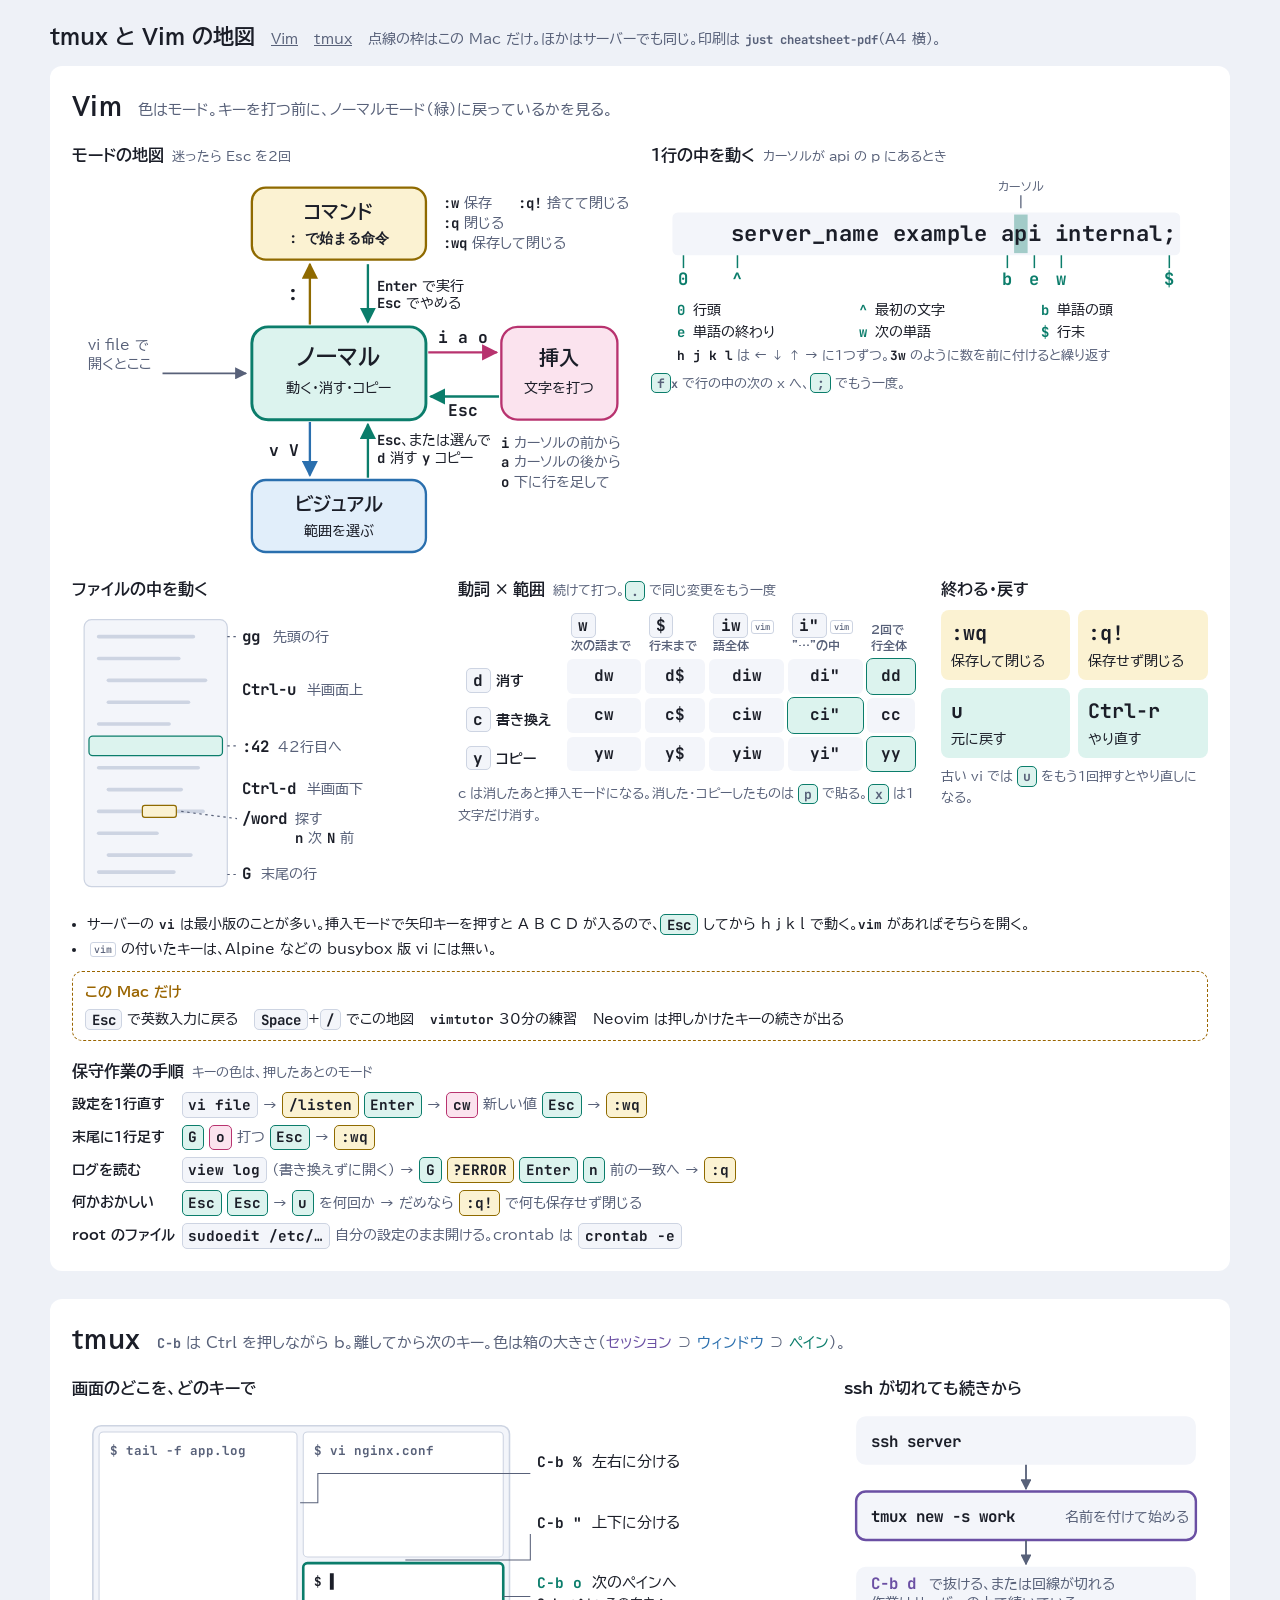
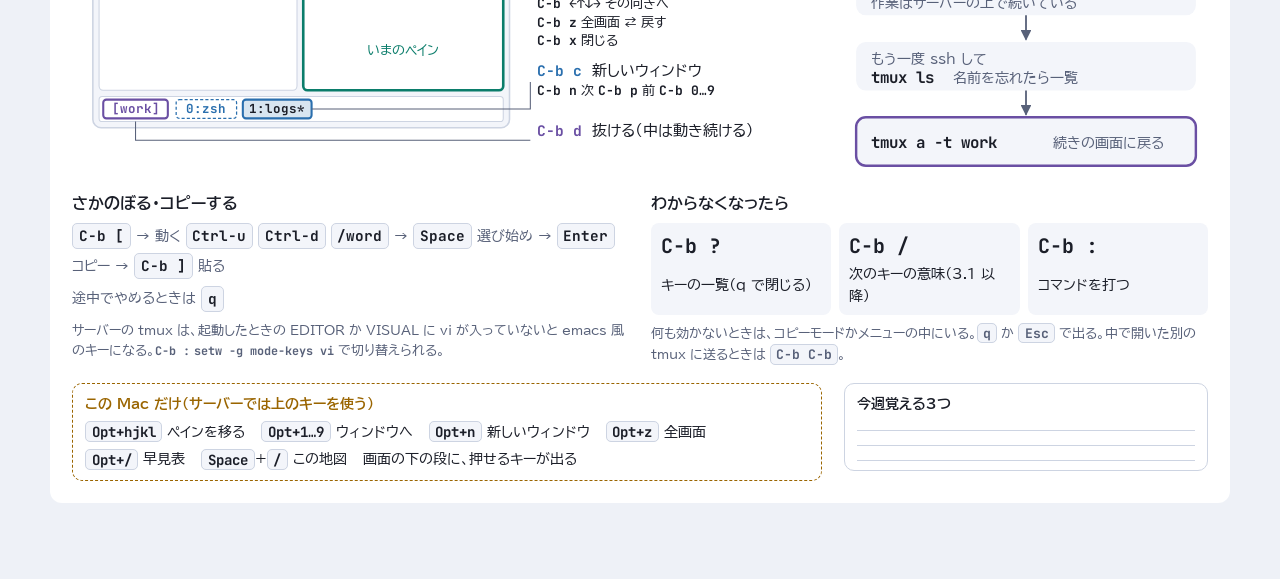
==== cheatsheet/index.html @ 425f86b6 "feat(cheatsheet): redraw the cheat sheet as diagrams The list of keys was hard to read. The sheet no" ====
<!doctype html>
<html lang="ja">
<head>
<meta charset="utf-8">
<meta name="viewport" content="width=device-width, initial-scale=1">
<title>tmux と Vim の地図</title>
<!--
  One page for the screen and for paper (just cheatsheet-pdf: two A4 landscape
  pages, Vim on the front, tmux on the back).
  Colour means mode in Vim (normal, insert, visual, command) and level in tmux
  (session, window, pane). Dashed boxes are Mac-only (Karabiner, Ghostty, this
  repository's tmux.conf); everything else works on a bare server.
  "vim" marks keys that need Vim rather than a minimal vi.
-->
<link rel="preconnect" href="https://fonts.googleapis.com">
<link rel="stylesheet" href="https://fonts.googleapis.com/css2?family=BIZ+UDPGothic:wght@400;700&family=JetBrains+Mono:wght@500;700&display=swap">
<style>
:root {
  --bg: #eef1f7; --paper: #ffffff; --ink: #1b1e28; --muted: #586179; --line: #cdd4e2; --soft: #f3f5fa;
  --normal: #0b7d6b; --normal-bg: #dcf3ee;
  --insert: #b8336f; --insert-bg: #fbe3ee;
  --visual: #2a6fae; --visual-bg: #e1eefa;
  --command: #8f6a00; --command-bg: #fbf2d2;
  --session: #6a4fa3; --window: #2a6fae; --pane: #0b7d6b;
  --mac: #9a6500;
  --f-ui: "BIZ UDPGothic", "Hiragino Sans", "Hiragino Kaku Gothic ProN", "Yu Gothic", sans-serif;
  --f-key: "JetBrains Mono", "SF Mono", Menlo, Consolas, monospace;
}
@media (prefers-color-scheme: dark) {
  :root:not([data-theme="light"]) {
    --bg: #171a23; --paper: #1f2230; --ink: #e4f0fb; --muted: #a6accd; --line: #353b52; --soft: #262a3a;
    --normal: #5de4c7; --normal-bg: #1d3b37; --insert: #fcc5e9; --insert-bg: #3f2538;
    --visual: #89ddff; --visual-bg: #1f3445; --command: #fffac2; --command-bg: #3a3826;
    --session: #c9b6ff; --window: #89ddff; --pane: #5de4c7; --mac: #fffac2;
    color-scheme: dark;
  }
}
:root[data-theme="dark"] {
  --bg: #171a23; --paper: #1f2230; --ink: #e4f0fb; --muted: #a6accd; --line: #353b52; --soft: #262a3a;
  --normal: #5de4c7; --normal-bg: #1d3b37; --insert: #fcc5e9; --insert-bg: #3f2538;
  --visual: #89ddff; --visual-bg: #1f3445; --command: #fffac2; --command-bg: #3a3826;
  --session: #c9b6ff; --window: #89ddff; --pane: #5de4c7; --mac: #fffac2;
  color-scheme: dark;
}
* { box-sizing: border-box; }
body { margin: 0; background: var(--bg); color: var(--ink); font-family: var(--f-ui); font-size: 15px; line-height: 1.55; padding-inline: 16px; padding-block: 20px 48px; }
h1, h2, h3, p, figure { margin: 0; }
kbd { font-family: var(--f-key); font-weight: 700; font-size: .9em; white-space: nowrap; }
.k { font-family: var(--f-key); font-weight: 700; padding: .05em .4em; border-radius: 5px; background: var(--soft); border: 1px solid var(--line); white-space: nowrap; }
.k.n { background: var(--normal-bg); border-color: var(--normal); }
.k.i { background: var(--insert-bg); border-color: var(--insert); }
.k.v { background: var(--visual-bg); border-color: var(--visual); }
.k.c { background: var(--command-bg); border-color: var(--command); }
.vim { font-family: var(--f-key); font-size: .7em; font-weight: 500; color: var(--muted); border: 1px solid var(--line); border-radius: 3px; padding: 0 3px; margin-left: 3px; vertical-align: .1em; }
svg { display: block; width: 100%; height: auto; font-family: var(--f-ui); }
svg .mono { font-family: var(--f-key); font-weight: 700; }

.nav { max-width: 1180px; margin: 0 auto 14px; display: flex; flex-wrap: wrap; gap: 8px 16px; align-items: baseline; }
.nav h1 { font-size: 1.3rem; }
.nav a { color: var(--muted); font-size: .9rem; }
.nav p { color: var(--muted); font-size: .85rem; }

.page { max-width: 1180px; margin: 0 auto 28px; background: var(--paper); border-radius: 12px; padding: 22px; display: grid; gap: 18px; }
.page-head { display: flex; flex-wrap: wrap; align-items: baseline; gap: 6px 16px; }
.page-head h2 { font-size: 1.5rem; letter-spacing: .02em; }
.page-head p { color: var(--muted); }
.grid { display: grid; grid-template-columns: repeat(12, minmax(0, 1fr)); gap: 18px 22px; align-items: start; }
.cell { min-width: 0; display: grid; gap: 8px; align-content: start; }
.cell h3 { font-size: 1rem; display: flex; flex-wrap: wrap; align-items: baseline; gap: 2px 8px; }
.cell h3 small { font-weight: 400; color: var(--muted); font-size: .82rem; }
.w3 { grid-column: span 3; } .w4 { grid-column: span 4; } .w5 { grid-column: span 5; } .w6 { grid-column: span 6; } .w7 { grid-column: span 7; } .w8 { grid-column: span 8; } .w12 { grid-column: span 12; }
.cap { color: var(--muted); font-size: .82rem; }

/* verb x range table */
.tablewrap { overflow-x: auto; }
table.gram { border-collapse: separate; border-spacing: 4px; width: 100%; font-size: .92rem; }
table.gram th { font-weight: 700; text-align: left; padding: 2px 4px; color: var(--muted); font-size: .78rem; vertical-align: bottom; line-height: 1.3; }
table.gram th .k { font-size: 1rem; color: var(--ink); }
table.gram th.row { white-space: nowrap; color: var(--ink); font-size: .85rem; }
table.gram td { background: var(--soft); border-radius: 6px; padding: 5px 6px; text-align: center; font-family: var(--f-key); font-weight: 700; font-size: 1rem; white-space: nowrap; }
table.gram td.hot { background: var(--normal-bg); outline: 1.5px solid var(--normal); }

/* big essentials */
.ess { display: grid; grid-template-columns: repeat(3, minmax(0, 1fr)); gap: 8px; }
.ess.two { grid-template-columns: repeat(2, minmax(0, 1fr)); }
.ess div { border-radius: 8px; padding: 8px 10px; display: grid; gap: 2px; background: var(--soft); }
.ess div.c { background: var(--command-bg); }
.ess div.n { background: var(--normal-bg); }
.ess b { font-family: var(--f-key); font-size: 1.25rem; }
.ess span { font-size: .85rem; }

/* step strips */
.steps { display: grid; gap: 7px; }
.strip { display: flex; flex-wrap: wrap; align-items: center; gap: 4px 5px; font-size: .9rem; }
.strip > b { width: 7.6em; flex: none; font-size: .86rem; }
.strip .to { color: var(--muted); }
.strip em { font-style: normal; color: var(--muted); font-size: .85rem; }

ul.tight { margin: 0; padding-left: 1.1em; display: grid; gap: 3px; font-size: .88rem; }

/* Mac-only band */
.mac { border: 1.5px dashed var(--mac); border-radius: 10px; padding: 9px 12px; display: grid; gap: 6px; }
.mac h3 { color: var(--mac); font-size: .9rem; }
.mac .row { display: flex; flex-wrap: wrap; gap: 6px 16px; font-size: .88rem; }

.write { border: 1.5px solid var(--line); border-radius: 10px; padding: 9px 12px; display: grid; gap: 14px; }
.write h3 { font-size: .9rem; }
.write span { border-bottom: 1px solid var(--line); height: 1px; }

/* Wide screens give the Vim diagrams more room than paper can */
@media screen and (min-width: 861px) {
  #vim .m-mode, #vim .m-line { grid-column: span 6; }
  #vim .m-file { grid-column: span 4; }
  #vim .m-gram { grid-column: span 5; }
  #vim .m-ess { grid-column: span 3; }
  #vim .m-notes { grid-column: span 12; }
}
@media screen and (max-width: 860px) {
  .w3, .w4, .w5, .w6, .w7, .w8 { grid-column: span 12; }
  .page { padding: 16px; }
}
@media screen and (max-width: 480px) {
  .ess { grid-template-columns: repeat(2, minmax(0, 1fr)); }
  .strip > b { width: 100%; }
  table.gram td { font-size: .85rem; padding: 4px 3px; }
}

/* ---------- paper ---------- */
@page { size: A4 landscape; margin: 8mm; }
@media print {
  :root, :root[data-theme="dark"] {
    --bg: #fff; --paper: #fff; --ink: #000; --muted: #4a5266; --line: #c3cada; --soft: #f1f3f8;
    --normal: #0b7d6b; --normal-bg: #dcf3ee; --insert: #b8336f; --insert-bg: #fbe3ee;
    --visual: #2a6fae; --visual-bg: #e1eefa; --command: #8f6a00; --command-bg: #fbf2d2;
    --session: #6a4fa3; --window: #2a6fae; --pane: #0b7d6b; --mac: #9a6500;
    color-scheme: light;
  }
  * { -webkit-print-color-adjust: exact; print-color-adjust: exact; }
  body { padding: 0; font-size: 9pt; line-height: 1.4; }
  .nav { display: none; }
  .page { max-width: none; margin: 0; padding: 0; border-radius: 0; height: 193mm; overflow: hidden; break-after: page; gap: 3mm; }
  .page:last-of-type { break-after: auto; }
  .page-head h2 { font-size: 15pt; }
  .grid { gap: 3mm 5mm; }
  .cell { gap: 1.5mm; }
  .cell h3 { font-size: 10pt; }
  .cap, ul.tight { font-size: 8pt; }
  table.gram { font-size: 8.5pt; border-spacing: 3px; }
  table.gram td { font-size: 9.5pt; padding: 3px 4px; }
  .ess b { font-size: 11.5pt; }
  .ess span, .strip { font-size: 8.4pt; }
  .strip > b { font-size: 8.2pt; }
  .mac .row { font-size: 8.2pt; }
}
</style>
</head>
<body>

<div class="nav">
  <h1>tmux と Vim の地図</h1>
  <a href="#vim">Vim</a><a href="#tmux">tmux</a>
  <p>点線の枠はこの Mac だけ。ほかはサーバーでも同じ。印刷は <kbd>just cheatsheet-pdf</kbd>（A4 横）。</p>
</div>

<!-- ============================ Vim ============================ -->
<section class="page" id="vim" aria-labelledby="vim-h">
  <div class="page-head">
    <h2 id="vim-h">Vim</h2>
    <p>色はモード。キーを打つ前に、ノーマルモード（緑）に戻っているかを見る。</p>
  </div>
  <div class="grid">

    <figure class="cell w4 m-mode">
      <h3>モードの地図 <small>迷ったら Esc を2回</small></h3>
      <svg viewBox="0 0 480 330" role="img" aria-label="Vim のモードの地図。開くとノーマルモード。i a o で挿入モード、v V でビジュアルモード、コロンでコマンドモードへ。どこからでも Esc でノーマルに戻る。">
        <defs>
          <marker id="ah" viewBox="0 0 10 10" refX="9" refY="5" markerWidth="7" markerHeight="7" orient="auto"><path d="M0 0 L10 5 L0 10 z" fill="context-stroke"/></marker>
        </defs>
        <text x="14" y="150" font-size="12" fill="var(--muted)">vi file で</text>
        <text x="14" y="166" font-size="12" fill="var(--muted)">開くとここ</text>
        <line x1="78" y1="170" x2="150" y2="170" stroke="var(--muted)" stroke-width="1.5" marker-end="url(#ah)"/>
        <!-- normal -->
        <rect x="155" y="130" width="150" height="80" rx="14" fill="var(--normal-bg)" stroke="var(--normal)" stroke-width="2.5"/>
        <text x="230" y="163" text-anchor="middle" font-size="19" font-weight="700" fill="var(--ink)">ノーマル</text>
        <text x="230" y="187" text-anchor="middle" font-size="12" fill="var(--ink)">動く・消す・コピー</text>
        <!-- insert -->
        <rect x="370" y="130" width="100" height="80" rx="14" fill="var(--insert-bg)" stroke="var(--insert)" stroke-width="2"/>
        <text x="420" y="163" text-anchor="middle" font-size="17" font-weight="700" fill="var(--ink)">挿入</text>
        <text x="420" y="187" text-anchor="middle" font-size="12" fill="var(--ink)">文字を打つ</text>
        <!-- command -->
        <rect x="155" y="10" width="150" height="62" rx="12" fill="var(--command-bg)" stroke="var(--command)" stroke-width="2"/>
        <text x="230" y="37" text-anchor="middle" font-size="16" font-weight="700" fill="var(--ink)">コマンド</text>
        <text x="230" y="58" text-anchor="middle" font-size="12" fill="var(--ink)" class="mono">: で始まる命令</text>
        <!-- visual -->
        <rect x="155" y="262" width="150" height="62" rx="12" fill="var(--visual-bg)" stroke="var(--visual)" stroke-width="2"/>
        <text x="230" y="289" text-anchor="middle" font-size="16" font-weight="700" fill="var(--ink)">ビジュアル</text>
        <text x="230" y="310" text-anchor="middle" font-size="12" fill="var(--ink)">範囲を選ぶ</text>
        <!-- arrows -->
        <line x1="307" y1="152" x2="366" y2="152" stroke="var(--insert)" stroke-width="2" marker-end="url(#ah)"/>
        <text x="337" y="144" text-anchor="middle" font-size="14" class="mono" fill="var(--ink)">i a o</text>
        <line x1="368" y1="190" x2="309" y2="190" stroke="var(--normal)" stroke-width="2" marker-end="url(#ah)"/>
        <text x="337" y="207" text-anchor="middle" font-size="14" class="mono" fill="var(--ink)">Esc</text>
        <line x1="205" y1="128" x2="205" y2="76" stroke="var(--command)" stroke-width="2" marker-end="url(#ah)"/>
        <text x="196" y="107" text-anchor="end" class="mono" fill="var(--ink)" font-size="17">:</text>
        <line x1="255" y1="76" x2="255" y2="126" stroke="var(--normal)" stroke-width="2" marker-end="url(#ah)"/>
        <text x="263" y="99" fill="var(--ink)" font-size="12"><tspan class="mono">Enter</tspan> で実行</text>
        <text x="263" y="114" fill="var(--ink)" font-size="12"><tspan class="mono">Esc</tspan> でやめる</text>
        <line x1="205" y1="212" x2="205" y2="258" stroke="var(--visual)" stroke-width="2" marker-end="url(#ah)"/>
        <text x="196" y="241" text-anchor="end" class="mono" fill="var(--ink)" font-size="14">v V</text>
        <line x1="255" y1="260" x2="255" y2="214" stroke="var(--normal)" stroke-width="2" marker-end="url(#ah)"/>
        <text x="263" y="232" fill="var(--ink)" font-size="12"><tspan class="mono">Esc</tspan>、または選んで</text>
        <text x="263" y="247" fill="var(--ink)" font-size="12"><tspan class="mono">d</tspan> 消す <tspan class="mono">y</tspan> コピー</text>
        <g fill="var(--muted)" font-size="12">
          <text x="320" y="28"><tspan class="mono" fill="var(--ink)">:w</tspan> 保存</text>
          <text x="320" y="45"><tspan class="mono" fill="var(--ink)">:q</tspan> 閉じる</text>
          <text x="320" y="62"><tspan class="mono" fill="var(--ink)">:wq</tspan> 保存して閉じる</text>
          <text x="384" y="28"><tspan class="mono" fill="var(--ink)">:q!</tspan> 捨てて閉じる</text>
          <text x="370" y="234"><tspan class="mono" fill="var(--ink)">i</tspan> カーソルの前から</text>
          <text x="370" y="251"><tspan class="mono" fill="var(--ink)">a</tspan> カーソルの後から</text>
          <text x="370" y="268"><tspan class="mono" fill="var(--ink)">o</tspan> 下に行を足して</text>
        </g>
      </svg>
    </figure>

    <figure class="cell w5 m-line">
      <h3>1行の中を動く <small>カーソルが api の p にあるとき</small></h3>
      <svg viewBox="0 0 520 176" role="img" aria-label="1行の中の移動。0 は行頭、^ は最初の文字、b は単語の頭、e は単語の終わり、w は次の単語、$ は行末へ動く。">
        <text x="345.3" y="14" text-anchor="middle" font-size="11.5" fill="var(--muted)">カーソル</text>
        <line x1="345.3" y1="18" x2="345.3" y2="30" stroke="var(--muted)" stroke-width="1.2"/>
        <rect x="20" y="34" width="474" height="40" rx="5" fill="var(--soft)"/>
        <rect x="339.0" y="36" width="12.6" height="36" fill="var(--normal)" opacity=".35"/>
        <text x="24" y="61" font-size="20" class="mono" fill="var(--ink)" xml:space="preserve" textLength="466.2" lengthAdjust="spacingAndGlyphs">    server_name example api internal;</text>
        <line x1="30.3" y1="74" x2="30.3" y2="86" stroke="var(--normal)" stroke-width="1.4"/><line x1="80.7" y1="74" x2="80.7" y2="86" stroke="var(--normal)" stroke-width="1.4"/><line x1="332.7" y1="74" x2="332.7" y2="86" stroke="var(--normal)" stroke-width="1.4"/><line x1="357.9" y1="74" x2="357.9" y2="86" stroke="var(--normal)" stroke-width="1.4"/><line x1="383.1" y1="74" x2="383.1" y2="86" stroke="var(--normal)" stroke-width="1.4"/><line x1="483.9" y1="74" x2="483.9" y2="86" stroke="var(--normal)" stroke-width="1.4"/>
        <text x="30.3" y="102" text-anchor="middle" font-size="16" class="mono" fill="var(--normal)">0</text><text x="80.7" y="102" text-anchor="middle" font-size="16" class="mono" fill="var(--normal)">^</text><text x="332.7" y="102" text-anchor="middle" font-size="16" class="mono" fill="var(--normal)">b</text><text x="357.9" y="102" text-anchor="middle" font-size="16" class="mono" fill="var(--normal)">e</text><text x="383.1" y="102" text-anchor="middle" font-size="16" class="mono" fill="var(--normal)">w</text><text x="483.9" y="102" text-anchor="middle" font-size="16" class="mono" fill="var(--normal)">$</text>
        <text x="24" y="130" font-size="13"><tspan class="mono" fill="var(--normal)">0</tspan><tspan fill="var(--ink)" dx="8">行頭</tspan></text><text x="194" y="130" font-size="13"><tspan class="mono" fill="var(--normal)">^</tspan><tspan fill="var(--ink)" dx="8">最初の文字</tspan></text><text x="364" y="130" font-size="13"><tspan class="mono" fill="var(--normal)">b</tspan><tspan fill="var(--ink)" dx="8">単語の頭</tspan></text><text x="24" y="150" font-size="13"><tspan class="mono" fill="var(--normal)">e</tspan><tspan fill="var(--ink)" dx="8">単語の終わり</tspan></text><text x="194" y="150" font-size="13"><tspan class="mono" fill="var(--normal)">w</tspan><tspan fill="var(--ink)" dx="8">次の単語</tspan></text><text x="364" y="150" font-size="13"><tspan class="mono" fill="var(--normal)">$</tspan><tspan fill="var(--ink)" dx="8">行末</tspan></text>
        <text x="24" y="172" font-size="12" fill="var(--muted)"><tspan class="mono" fill="var(--ink)">h j k l</tspan> は ← ↓ ↑ → に1つずつ。<tspan class="mono" fill="var(--ink)">3w</tspan> のように数を前に付けると繰り返す</text>
      </svg>
      <p class="cap"><span class="k n">f</span><kbd>x</kbd> で行の中の次の x へ、<span class="k n">;</span> でもう一度。</p>
    </figure>

    <figure class="cell w3 m-file">
      <h3>ファイルの中を動く</h3>
      <svg viewBox="0 0 300 236" role="img" aria-label="ファイルの中の移動。gg で先頭、G で末尾、:42 で42行目、Ctrl-u と Ctrl-d で半画面ずつ、/word で探して n で次、N で前。">
        <rect x="10" y="8" width="118" height="220" rx="6" fill="var(--soft)" stroke="var(--line)"/>
        <g stroke="var(--line)" stroke-width="3" stroke-linecap="round">
          <line x1="22" y1="22" x2="100" y2="22"/><line x1="22" y1="40" x2="88" y2="40"/><line x1="30" y1="58" x2="110" y2="58"/><line x1="30" y1="76" x2="96" y2="76"/>
          <line x1="22" y1="94" x2="80" y2="94"/><line x1="22" y1="130" x2="104" y2="130"/><line x1="30" y1="148" x2="90" y2="148"/>
          <line x1="22" y1="166" x2="108" y2="166"/><line x1="22" y1="184" x2="70" y2="184"/><line x1="30" y1="202" x2="98" y2="202"/><line x1="22" y1="216" x2="84" y2="216"/>
        </g>
        <rect x="14" y="104" width="110" height="16" rx="3" fill="var(--normal-bg)" stroke="var(--normal)"/>
        <rect x="58" y="161" width="28" height="10" rx="2" fill="var(--command-bg)" stroke="var(--command)"/>
        <g stroke="var(--muted)" stroke-width="1" stroke-dasharray="2 3">
          <line x1="128" y1="22" x2="136" y2="22"/><line x1="128" y1="112" x2="136" y2="112"/><line x1="90" y1="166" x2="136" y2="172"/><line x1="128" y1="218" x2="136" y2="218"/>
        </g>
        <g font-size="13" fill="var(--ink)">
          <text x="140" y="26" class="mono">gg</text>
          <text x="140" y="70" class="mono">Ctrl-u</text>
          <text x="140" y="117" class="mono">:42</text>
          <text x="140" y="152" class="mono">Ctrl-d</text>
          <text x="140" y="176" class="mono">/word</text>
          <text x="140" y="222" class="mono">G</text>
        </g>
        <g font-size="11.5" fill="var(--muted)">
          <text x="166" y="26">先頭の行</text>
          <text x="194" y="70">半画面上</text>
          <text x="170" y="117">42行目へ</text>
          <text x="194" y="152">半画面下</text>
          <text x="184" y="176">探す</text>
          <text x="184" y="192"><tspan class="mono" fill="var(--ink)">n</tspan> 次 <tspan class="mono" fill="var(--ink)">N</tspan> 前</text>
          <text x="156" y="222">末尾の行</text>
        </g>
      </svg>
    </figure>

    <div class="cell w5 m-gram">
      <h3>動詞 × 範囲 <small>続けて打つ。<span class="k n">.</span> で同じ変更をもう一度</small></h3>
      <div class="tablewrap">
      <table class="gram">
        <thead><tr><th></th><th><span class="k">w</span><br>次の語まで</th><th><span class="k">$</span><br>行末まで</th><th><span class="k">iw</span><span class="vim">vim</span><br>語全体</th><th><span class="k">i"</span><span class="vim">vim</span><br>"…"の中</th><th>2回で<br>行全体</th></tr></thead>
        <tbody>
          <tr><th class="row"><span class="k">d</span> 消す</th><td>dw</td><td>d$</td><td>diw</td><td>di"</td><td class="hot">dd</td></tr>
          <tr><th class="row"><span class="k">c</span> 書き換え</th><td>cw</td><td>c$</td><td>ciw</td><td class="hot">ci"</td><td>cc</td></tr>
          <tr><th class="row"><span class="k">y</span> コピー</th><td>yw</td><td>y$</td><td>yiw</td><td>yi"</td><td class="hot">yy</td></tr>
        </tbody>
      </table>
      </div>
      <p class="cap">c は消したあと挿入モードになる。消した・コピーしたものは <span class="k n">p</span> で貼る。<span class="k n">x</span> は1文字だけ消す。</p>
    </div>

    <div class="cell w3 m-ess">
      <h3>終わる・戻す</h3>
      <div class="ess two">
        <div class="c"><b>:wq</b><span>保存して閉じる</span></div>
        <div class="c"><b>:q!</b><span>保存せず閉じる</span></div>
        <div class="n"><b>u</b><span>元に戻す</span></div>
        <div class="n"><b>Ctrl-r</b><span>やり直す</span></div>
      </div>
      <p class="cap">古い vi では <span class="k n">u</span> をもう1回押すとやり直しになる。</p>
    </div>

    <div class="cell w4 m-notes" style="gap: 10px">
      <ul class="tight">
        <li>サーバーの <kbd>vi</kbd> は最小版のことが多い。挿入モードで矢印キーを押すと A B C D が入るので、<span class="k n">Esc</span> してから h j k l で動く。<kbd>vim</kbd> があればそちらを開く。</li>
        <li><span class="vim">vim</span> の付いたキーは、Alpine などの busybox 版 vi には無い。</li>
      </ul>
      <div class="mac">
      <h3>この Mac だけ</h3>
      <div class="row"><span><span class="k">Esc</span> で英数入力に戻る</span><span><span class="k">Space</span>+<span class="k">/</span> でこの地図</span><span><kbd>vimtutor</kbd> 30分の練習</span><span>Neovim は押しかけたキーの続きが出る</span></div>
    </div>
    </div>
      <div class="cell w12">
      <h3>保守作業の手順 <small>キーの色は、押したあとのモード</small></h3>
      <div class="steps">
        <div class="strip"><b>設定を1行直す</b><span class="k">vi file</span><span class="to">→</span><span class="k c">/listen</span><span class="k n">Enter</span><span class="to">→</span><span class="k i">cw</span><em>新しい値</em><span class="k n">Esc</span><span class="to">→</span><span class="k c">:wq</span></div>
        <div class="strip"><b>末尾に1行足す</b><span class="k n">G</span><span class="k i">o</span><em>打つ</em><span class="k n">Esc</span><span class="to">→</span><span class="k c">:wq</span></div>
        <div class="strip"><b>ログを読む</b><span class="k">view log</span><em>（書き換えずに開く）</em><span class="to">→</span><span class="k n">G</span><span class="k c">?ERROR</span><span class="k n">Enter</span><span class="k n">n</span><em>前の一致へ</em><span class="to">→</span><span class="k c">:q</span></div>
        <div class="strip"><b>何かおかしい</b><span class="k n">Esc</span><span class="k n">Esc</span><span class="to">→</span><span class="k n">u</span><em>を何回か</em><span class="to">→</span><em>だめなら</em><span class="k c">:q!</span><em>で何も保存せず閉じる</em></div>
        <div class="strip"><b>root のファイル</b><span class="k">sudoedit /etc/…</span><em>自分の設定のまま開ける。crontab は</em><span class="k">crontab -e</span></div>
      </div>
    </div>

</div>
</section>

<!-- ============================ tmux ============================ -->
<section class="page" id="tmux" aria-labelledby="tmux-h">
  <div class="page-head">
    <h2 id="tmux-h">tmux</h2>
    <p><kbd>C-b</kbd> は Ctrl を押しながら b。離してから次のキー。色は箱の大きさ（<span style="color:var(--session)">セッション</span> ⊃ <span style="color:var(--window)">ウィンドウ</span> ⊃ <span style="color:var(--pane)">ペイン</span>）。</p>
  </div>
  <div class="grid">

    <figure class="cell w8">
      <h3>画面のどこを、どのキーで</h3>
      <svg viewBox="0 0 720 330" role="img" aria-label="tmux の画面。ペインを左右に分けるのは C-b パーセント、上下は C-b ダブルクォート。C-b o で次のペイン、C-b z で全画面、C-b x で閉じる。下のステータス行にウィンドウが並び、C-b c で新しく作り、C-b n と p で移る。左端はセッション名で、C-b d で抜ける。">
        <rect x="20" y="16" width="400" height="290" rx="8" fill="var(--soft)" stroke="var(--line)" stroke-width="1.5"/>
        <rect x="26" y="22" width="190" height="248" rx="4" fill="var(--paper)" stroke="var(--line)"/>
        <rect x="222" y="22" width="192" height="120" rx="4" fill="var(--paper)" stroke="var(--line)"/>
        <rect x="222" y="148" width="192" height="122" rx="4" fill="var(--paper)" stroke="var(--pane)" stroke-width="2.5"/>
        <g font-size="12" class="mono" fill="var(--muted)">
          <text x="36" y="44">$ tail -f app.log</text>
          <text x="232" y="44">$ vi nginx.conf</text>
          <text x="232" y="170" fill="var(--ink)">$ ▌</text>
        </g>
        <text x="318" y="236" text-anchor="middle" font-size="12" fill="var(--pane)">いまのペイン</text>
        <rect x="26" y="276" width="388" height="24" rx="3" fill="var(--paper)" stroke="var(--line)"/>
        <rect x="30" y="279" width="62" height="18" rx="3" fill="none" stroke="var(--session)" stroke-width="2"/>
        <text x="61" y="292" text-anchor="middle" font-size="12" class="mono" fill="var(--session)">[work]</text>
        <rect x="100" y="279" width="58" height="18" rx="3" fill="none" stroke="var(--window)" stroke-width="1.2" stroke-dasharray="3 2"/>
        <text x="129" y="292" text-anchor="middle" font-size="12" class="mono" fill="var(--window)">0:zsh</text>
        <rect x="164" y="279" width="66" height="18" rx="3" fill="var(--window)" opacity=".18"/>
        <rect x="164" y="279" width="66" height="18" rx="3" fill="none" stroke="var(--window)" stroke-width="2"/>
        <text x="197" y="292" text-anchor="middle" font-size="12" class="mono" fill="var(--ink)">1:logs*</text>
        <g stroke="var(--muted)" stroke-width="1" fill="none">
          <polyline points="219,90 236,90 236,62 440,62"/>
          <polyline points="320,145 440,145 440,120"/>
          <polyline points="414,180 440,180"/>
          <polyline points="230,288 440,288 440,262"/>
          <polyline points="61,300 61,318 440,318"/>
        </g>
        <g font-size="14" fill="var(--ink)">
          <text x="446" y="56"><tspan class="mono">C-b %</tspan>　左右に分ける</text>
          <text x="446" y="114"><tspan class="mono">C-b "</tspan>　上下に分ける</text>
          <text x="446" y="172"><tspan class="mono" fill="var(--pane)">C-b o</tspan>　次のペインへ</text>
          <text x="446" y="191" font-size="12.5"><tspan class="mono">C-b ←↑↓→</tspan> その向きへ</text>
          <text x="446" y="209" font-size="12.5"><tspan class="mono">C-b z</tspan> 全画面 ⇄ 戻す</text>
          <text x="446" y="227" font-size="12.5"><tspan class="mono">C-b x</tspan> 閉じる</text>
          <text x="446" y="256"><tspan class="mono" fill="var(--window)">C-b c</tspan>　新しいウィンドウ</text>
          <text x="446" y="275" font-size="12.5"><tspan class="mono">C-b n</tspan> 次 <tspan class="mono">C-b p</tspan> 前 <tspan class="mono">C-b 0…9</tspan></text>
          <text x="446" y="314"><tspan class="mono" fill="var(--session)">C-b d</tspan>　抜ける（中は動き続ける）</text>
        </g>
      </svg>
    </figure>

    <figure class="cell w4">
      <h3>ssh が切れても続きから</h3>
      <svg viewBox="0 0 300 300" role="img" aria-label="ssh でつないで tmux new -s work で始める。C-b d で抜けても回線が切れても、作業はサーバーで続く。もう一度 ssh して tmux a -t work で戻る。">
        <defs><marker id="ah3" viewBox="0 0 10 10" refX="9" refY="5" markerWidth="6" markerHeight="6" orient="auto"><path d="M0 0 L10 5 L0 10 z" fill="var(--muted)"/></marker></defs>
        <rect x="10" y="6" width="280" height="40" rx="8" fill="var(--soft)"/>
        <text x="22" y="31" font-size="13" class="mono" fill="var(--ink)">ssh server</text>
        <rect x="10" y="68" width="280" height="40" rx="8" fill="var(--soft)" stroke="var(--session)" stroke-width="2"/>
        <text x="22" y="93" font-size="13" class="mono" fill="var(--ink)">tmux new -s work</text><text x="182" y="93" font-size="11.5" fill="var(--muted)">名前を付けて始める</text>
        <rect x="10" y="130" width="280" height="40" rx="8" fill="var(--soft)"/>
        <text x="22" y="148" font-size="13" class="mono" fill="var(--session)">C-b d</text><text x="70" y="148" font-size="11.5" fill="var(--muted)">で抜ける、または回線が切れる</text>
        <text x="22" y="164" font-size="11.5" fill="var(--muted)">作業はサーバーの上で続いている</text>
        <rect x="10" y="192" width="280" height="40" rx="8" fill="var(--soft)"/>
        <text x="22" y="210" font-size="11.5" fill="var(--muted)">もう一度 ssh して</text>
        <text x="22" y="226" font-size="13" class="mono" fill="var(--ink)">tmux ls</text><text x="90" y="226" font-size="11.5" fill="var(--muted)">名前を忘れたら一覧</text>
        <rect x="10" y="254" width="280" height="40" rx="8" fill="var(--soft)" stroke="var(--session)" stroke-width="2"/>
        <text x="22" y="279" font-size="13" class="mono" fill="var(--ink)">tmux a -t work</text><text x="172" y="279" font-size="11.5" fill="var(--muted)">続きの画面に戻る</text>
        <g stroke="var(--muted)" stroke-width="1.5">
          <line x1="150" y1="46" x2="150" y2="66" marker-end="url(#ah3)"/>
          <line x1="150" y1="108" x2="150" y2="128" marker-end="url(#ah3)"/>
          <line x1="150" y1="170" x2="150" y2="190" marker-end="url(#ah3)"/>
          <line x1="150" y1="232" x2="150" y2="252" marker-end="url(#ah3)"/>
        </g>
      </svg>
    </figure>

    <div class="cell w6">
      <h3>さかのぼる・コピーする</h3>
      <div class="steps">
        <div class="strip"><span class="k">C-b [</span><span class="to">→</span><em>動く</em><span class="k">Ctrl-u</span><span class="k">Ctrl-d</span><span class="k">/word</span><span class="to">→</span><span class="k">Space</span><em>選び始め</em><span class="to">→</span><span class="k">Enter</span><em>コピー</em><span class="to">→</span><span class="k">C-b ]</span><em>貼る</em></div>
        <div class="strip"><em>途中でやめるときは</em><span class="k">q</span></div>
      </div>
      <p class="cap">サーバーの tmux は、起動したときの EDITOR か VISUAL に vi が入っていないと emacs 風のキーになる。<kbd>C-b :</kbd> <kbd>setw -g mode-keys vi</kbd> で切り替えられる。</p>
    </div>

    <div class="cell w6">
      <h3>わからなくなったら</h3>
      <div class="ess">
        <div><b>C-b ?</b><span>キーの一覧（q で閉じる）</span></div>
        <div><b>C-b /</b><span>次のキーの意味（3.1 以降）</span></div>
        <div><b>C-b :</b><span>コマンドを打つ</span></div>
      </div>
      <p class="cap">何も効かないときは、コピーモードかメニューの中にいる。<span class="k">q</span> か <span class="k">Esc</span> で出る。中で開いた別の tmux に送るときは <span class="k">C-b C-b</span>。</p>
    </div>

    <div class="mac cell w8">
      <h3>この Mac だけ（サーバーでは上のキーを使う）</h3>
      <div class="row"><span><span class="k">Opt+hjkl</span> ペインを移る</span><span><span class="k">Opt+1…9</span> ウィンドウへ</span><span><span class="k">Opt+n</span> 新しいウィンドウ</span><span><span class="k">Opt+z</span> 全画面</span><span><span class="k">Opt+/</span> 早見表</span><span><span class="k">Space</span>+<span class="k">/</span> この地図</span><span>画面の下の段に、押せるキーが出る</span></div>
    </div>
    <div class="write cell w4">
      <h3>今週覚える3つ</h3>
      <span></span><span></span><span></span>
    </div>
  </div>
</section>

</body>
</html>
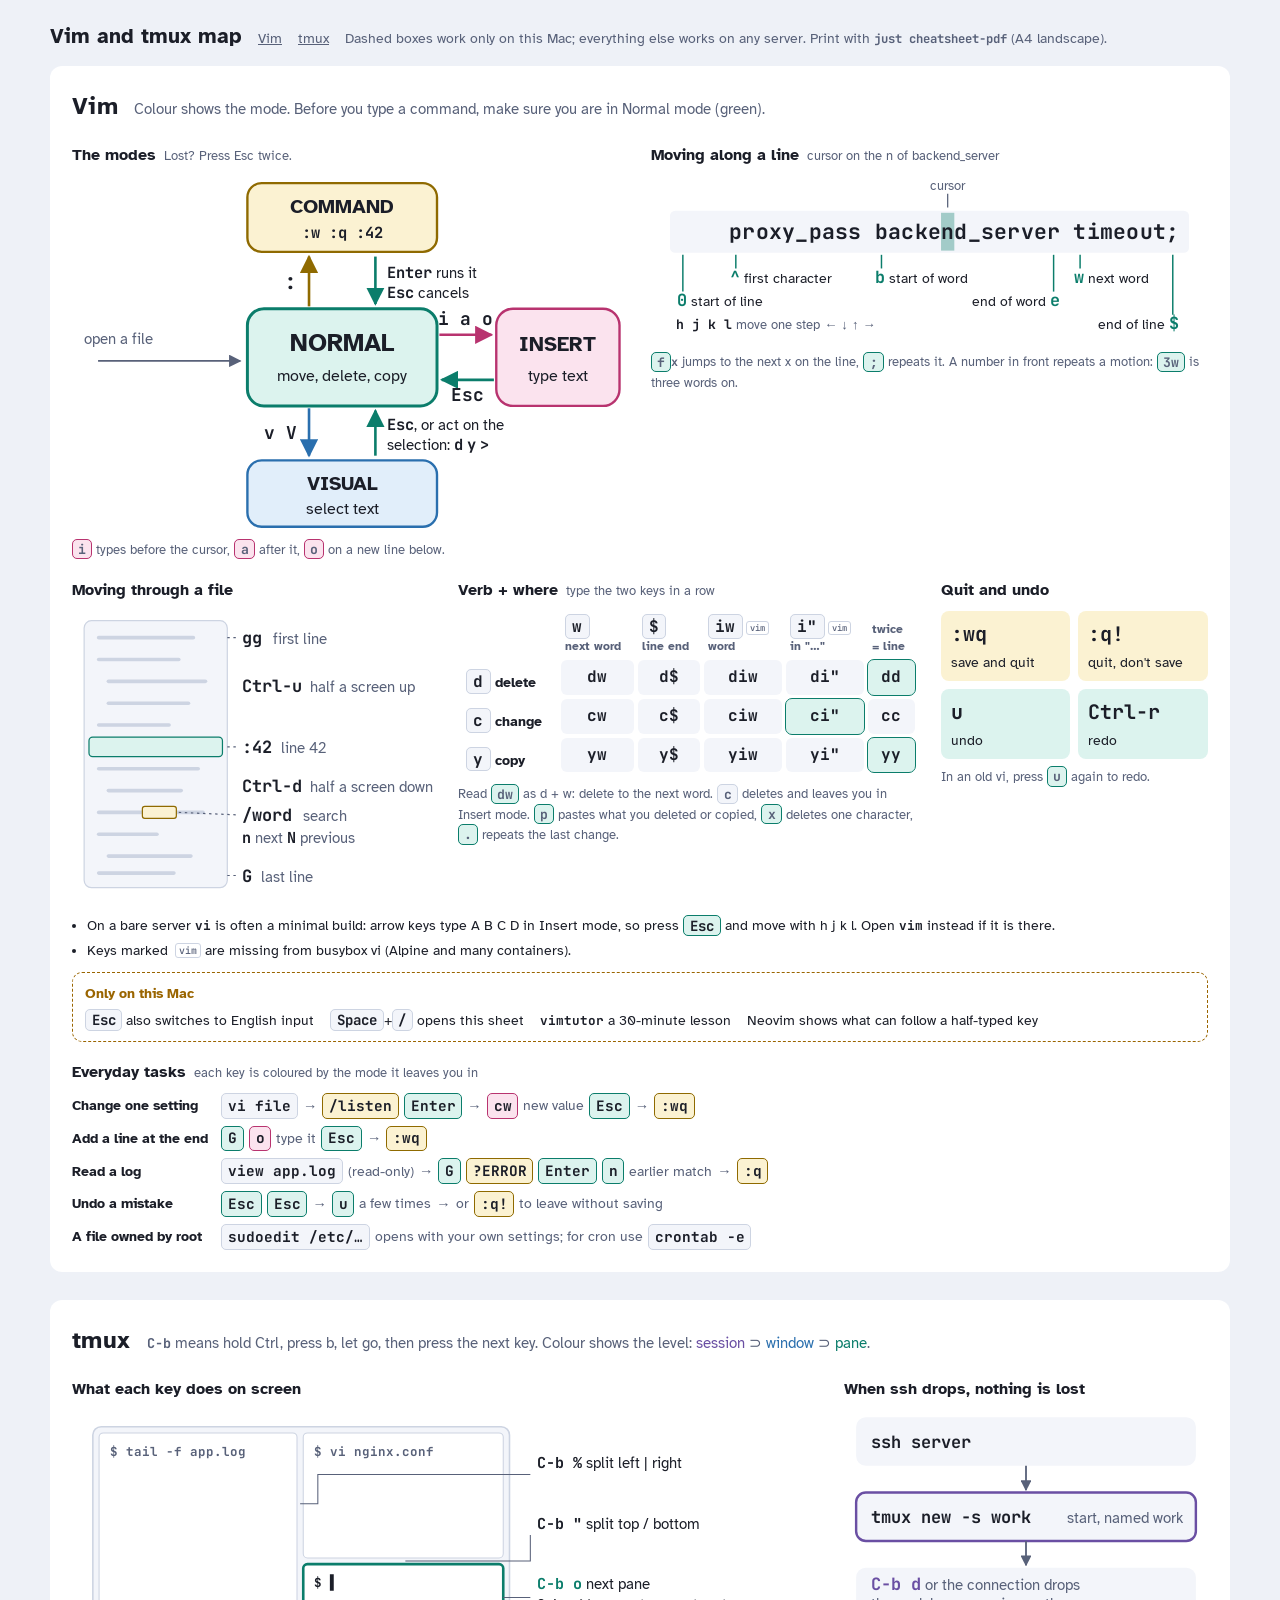
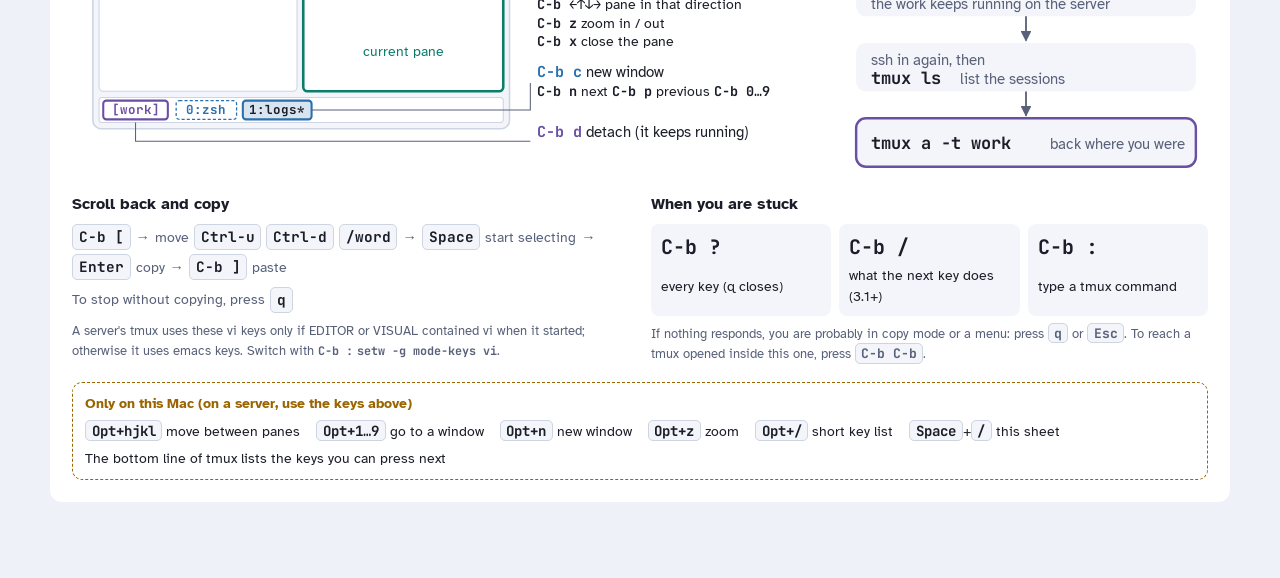
==== commit 312be115: "feat(cheatsheet): write the sheet in English and simplify the diagrams The mode map shows only the m" ====
--- a/cheatsheet/index.html
+++ b/cheatsheet/index.html
@@ -1,9 +1,9 @@
 <!doctype html>
-<html lang="ja">
+<html lang="en">
 <head>
 <meta charset="utf-8">
 <meta name="viewport" content="width=device-width, initial-scale=1">
-<title>tmux と Vim の地図</title>
+<title>Vim and tmux map</title>
 <!--
   One page for the screen and for paper (just cheatsheet-pdf: two A4 landscape
   pages, Vim on the front, tmux on the back).
@@ -13,7 +13,7 @@
   "vim" marks keys that need Vim rather than a minimal vi.
 -->
 <link rel="preconnect" href="https://fonts.googleapis.com">
-<link rel="stylesheet" href="https://fonts.googleapis.com/css2?family=BIZ+UDPGothic:wght@400;700&family=JetBrains+Mono:wght@500;700&display=swap">
+<link rel="stylesheet" href="https://fonts.googleapis.com/css2?family=Atkinson+Hyperlegible:wght@400;700&family=JetBrains+Mono:wght@500;700&display=swap">
 <style>
 :root {
   --bg: #eef1f7; --paper: #ffffff; --ink: #1b1e28; --muted: #586179; --line: #cdd4e2; --soft: #f3f5fa;
@@ -23,7 +23,7 @@
   --command: #8f6a00; --command-bg: #fbf2d2;
   --session: #6a4fa3; --window: #2a6fae; --pane: #0b7d6b;
   --mac: #9a6500;
-  --f-ui: "BIZ UDPGothic", "Hiragino Sans", "Hiragino Kaku Gothic ProN", "Yu Gothic", sans-serif;
+  --f-ui: "Atkinson Hyperlegible", "Helvetica Neue", Arial, sans-serif;
   --f-key: "JetBrains Mono", "SF Mono", Menlo, Consolas, monospace;
 }
 @media (prefers-color-scheme: dark) {
@@ -92,7 +92,7 @@
 /* step strips */
 .steps { display: grid; gap: 7px; }
 .strip { display: flex; flex-wrap: wrap; align-items: center; gap: 4px 5px; font-size: .9rem; }
-.strip > b { width: 7.6em; flex: none; font-size: .86rem; }
+.strip > b { width: 10.5em; flex: none; font-size: .86rem; }
 .strip .to { color: var(--muted); }
 .strip em { font-style: normal; color: var(--muted); font-size: .85rem; }
 
@@ -138,7 +138,7 @@
   * { -webkit-print-color-adjust: exact; print-color-adjust: exact; }
   body { padding: 0; font-size: 9pt; line-height: 1.4; }
   .nav { display: none; }
-  .page { max-width: none; margin: 0; padding: 0; border-radius: 0; height: 193mm; overflow: hidden; break-after: page; gap: 3mm; }
+  .page { align-content: start; max-width: none; margin: 0; padding: 0; border-radius: 0; height: 193mm; overflow: hidden; break-after: page; gap: 3mm; }
   .page:last-of-type { break-after: auto; }
   .page-head h2 { font-size: 15pt; }
   .grid { gap: 3mm 5mm; }
@@ -157,90 +157,87 @@
 <body>
 
 <div class="nav">
-  <h1>tmux と Vim の地図</h1>
+  <h1>Vim and tmux map</h1>
   <a href="#vim">Vim</a><a href="#tmux">tmux</a>
-  <p>点線の枠はこの Mac だけ。ほかはサーバーでも同じ。印刷は <kbd>just cheatsheet-pdf</kbd>（A4 横）。</p>
+  <p>Dashed boxes work only on this Mac; everything else works on any server. Print with <kbd>just cheatsheet-pdf</kbd> (A4 landscape).</p>
 </div>
 
 <!-- ============================ Vim ============================ -->
 <section class="page" id="vim" aria-labelledby="vim-h">
   <div class="page-head">
     <h2 id="vim-h">Vim</h2>
-    <p>色はモード。キーを打つ前に、ノーマルモード（緑）に戻っているかを見る。</p>
+    <p>Colour shows the mode. Before you type a command, make sure you are in Normal mode (green).</p>
   </div>
   <div class="grid">
 
     <figure class="cell w4 m-mode">
-      <h3>モードの地図 <small>迷ったら Esc を2回</small></h3>
-      <svg viewBox="0 0 480 330" role="img" aria-label="Vim のモードの地図。開くとノーマルモード。i a o で挿入モード、v V でビジュアルモード、コロンでコマンドモードへ。どこからでも Esc でノーマルに戻る。">
-        <defs>
-          <marker id="ah" viewBox="0 0 10 10" refX="9" refY="5" markerWidth="7" markerHeight="7" orient="auto"><path d="M0 0 L10 5 L0 10 z" fill="context-stroke"/></marker>
-        </defs>
-        <text x="14" y="150" font-size="12" fill="var(--muted)">vi file で</text>
-        <text x="14" y="166" font-size="12" fill="var(--muted)">開くとここ</text>
-        <line x1="78" y1="170" x2="150" y2="170" stroke="var(--muted)" stroke-width="1.5" marker-end="url(#ah)"/>
-        <!-- normal -->
-        <rect x="155" y="130" width="150" height="80" rx="14" fill="var(--normal-bg)" stroke="var(--normal)" stroke-width="2.5"/>
-        <text x="230" y="163" text-anchor="middle" font-size="19" font-weight="700" fill="var(--ink)">ノーマル</text>
-        <text x="230" y="187" text-anchor="middle" font-size="12" fill="var(--ink)">動く・消す・コピー</text>
-        <!-- insert -->
-        <rect x="370" y="130" width="100" height="80" rx="14" fill="var(--insert-bg)" stroke="var(--insert)" stroke-width="2"/>
-        <text x="420" y="163" text-anchor="middle" font-size="17" font-weight="700" fill="var(--ink)">挿入</text>
-        <text x="420" y="187" text-anchor="middle" font-size="12" fill="var(--ink)">文字を打つ</text>
-        <!-- command -->
-        <rect x="155" y="10" width="150" height="62" rx="12" fill="var(--command-bg)" stroke="var(--command)" stroke-width="2"/>
-        <text x="230" y="37" text-anchor="middle" font-size="16" font-weight="700" fill="var(--ink)">コマンド</text>
-        <text x="230" y="58" text-anchor="middle" font-size="12" fill="var(--ink)" class="mono">: で始まる命令</text>
-        <!-- visual -->
-        <rect x="155" y="262" width="150" height="62" rx="12" fill="var(--visual-bg)" stroke="var(--visual)" stroke-width="2"/>
-        <text x="230" y="289" text-anchor="middle" font-size="16" font-weight="700" fill="var(--ink)">ビジュアル</text>
-        <text x="230" y="310" text-anchor="middle" font-size="12" fill="var(--ink)">範囲を選ぶ</text>
-        <!-- arrows -->
-        <line x1="307" y1="152" x2="366" y2="152" stroke="var(--insert)" stroke-width="2" marker-end="url(#ah)"/>
-        <text x="337" y="144" text-anchor="middle" font-size="14" class="mono" fill="var(--ink)">i a o</text>
-        <line x1="368" y1="190" x2="309" y2="190" stroke="var(--normal)" stroke-width="2" marker-end="url(#ah)"/>
-        <text x="337" y="207" text-anchor="middle" font-size="14" class="mono" fill="var(--ink)">Esc</text>
-        <line x1="205" y1="128" x2="205" y2="76" stroke="var(--command)" stroke-width="2" marker-end="url(#ah)"/>
-        <text x="196" y="107" text-anchor="end" class="mono" fill="var(--ink)" font-size="17">:</text>
-        <line x1="255" y1="76" x2="255" y2="126" stroke="var(--normal)" stroke-width="2" marker-end="url(#ah)"/>
-        <text x="263" y="99" fill="var(--ink)" font-size="12"><tspan class="mono">Enter</tspan> で実行</text>
-        <text x="263" y="114" fill="var(--ink)" font-size="12"><tspan class="mono">Esc</tspan> でやめる</text>
-        <line x1="205" y1="212" x2="205" y2="258" stroke="var(--visual)" stroke-width="2" marker-end="url(#ah)"/>
-        <text x="196" y="241" text-anchor="end" class="mono" fill="var(--ink)" font-size="14">v V</text>
-        <line x1="255" y1="260" x2="255" y2="214" stroke="var(--normal)" stroke-width="2" marker-end="url(#ah)"/>
-        <text x="263" y="232" fill="var(--ink)" font-size="12"><tspan class="mono">Esc</tspan>、または選んで</text>
-        <text x="263" y="247" fill="var(--ink)" font-size="12"><tspan class="mono">d</tspan> 消す <tspan class="mono">y</tspan> コピー</text>
-        <g fill="var(--muted)" font-size="12">
-          <text x="320" y="28"><tspan class="mono" fill="var(--ink)">:w</tspan> 保存</text>
-          <text x="320" y="45"><tspan class="mono" fill="var(--ink)">:q</tspan> 閉じる</text>
-          <text x="320" y="62"><tspan class="mono" fill="var(--ink)">:wq</tspan> 保存して閉じる</text>
-          <text x="384" y="28"><tspan class="mono" fill="var(--ink)">:q!</tspan> 捨てて閉じる</text>
-          <text x="370" y="234"><tspan class="mono" fill="var(--ink)">i</tspan> カーソルの前から</text>
-          <text x="370" y="251"><tspan class="mono" fill="var(--ink)">a</tspan> カーソルの後から</text>
-          <text x="370" y="268"><tspan class="mono" fill="var(--ink)">o</tspan> 下に行を足して</text>
-        </g>
+      <h3>The modes <small>Lost? Press Esc twice.</small></h3>
+      <svg viewBox="0 0 470 300" role="img" aria-label="Vim's modes. A file opens in Normal mode. i, a or o goes to Insert, v or V to Visual, a colon to Command. Esc goes back to Normal from any of them.">
+        <defs><marker id="ah" viewBox="0 0 10 10" refX="9" refY="5" markerWidth="7" markerHeight="7" orient="auto"><path d="M0 0 L10 5 L0 10 z" fill="context-stroke"/></marker></defs>
+        <text x="10" y="142" font-size="13" fill="var(--muted)">open a file</text>
+        <line x1="22" y1="156" x2="142" y2="156" stroke="var(--muted)" stroke-width="1.5" marker-end="url(#ah)"/>
+        <rect x="148" y="112" width="160" height="82" rx="14" fill="var(--normal-bg)" stroke="var(--normal)" stroke-width="2.5"/>
+        <text x="228" y="148" text-anchor="middle" font-size="21" font-weight="700" fill="var(--ink)">NORMAL</text>
+        <text x="228" y="173" text-anchor="middle" font-size="13.5" fill="var(--ink)">move, delete, copy</text>
+        <rect x="358" y="112" width="104" height="82" rx="14" fill="var(--insert-bg)" stroke="var(--insert)" stroke-width="2"/>
+        <text x="410" y="148" text-anchor="middle" font-size="18" font-weight="700" fill="var(--ink)">INSERT</text>
+        <text x="410" y="173" text-anchor="middle" font-size="13.5" fill="var(--ink)">type text</text>
+        <rect x="148" y="6" width="160" height="58" rx="12" fill="var(--command-bg)" stroke="var(--command)" stroke-width="2"/>
+        <text x="228" y="31" text-anchor="middle" font-size="17" font-weight="700" fill="var(--ink)">COMMAND</text>
+        <text x="228" y="52" text-anchor="middle" font-size="13" class="mono" fill="var(--ink)">:w  :q  :42</text>
+        <rect x="148" y="240" width="160" height="56" rx="12" fill="var(--visual-bg)" stroke="var(--visual)" stroke-width="2"/>
+        <text x="228" y="265" text-anchor="middle" font-size="17" font-weight="700" fill="var(--ink)">VISUAL</text>
+        <text x="228" y="285" text-anchor="middle" font-size="13.5" fill="var(--ink)">select text</text>
+        <line x1="310" y1="134" x2="354" y2="134" stroke="var(--insert)" stroke-width="2.2" marker-end="url(#ah)"/>
+        <text x="332" y="126" text-anchor="middle" font-size="15" class="mono" fill="var(--ink)">i a o</text>
+        <line x1="356" y1="172" x2="312" y2="172" stroke="var(--normal)" stroke-width="2.2" marker-end="url(#ah)"/>
+        <text x="334" y="190" text-anchor="middle" font-size="15" class="mono" fill="var(--ink)">Esc</text>
+        <line x1="200" y1="110" x2="200" y2="68" stroke="var(--command)" stroke-width="2.2" marker-end="url(#ah)"/>
+        <text x="190" y="95" text-anchor="end" font-size="18" class="mono" fill="var(--ink)">:</text>
+        <line x1="256" y1="68" x2="256" y2="108" stroke="var(--normal)" stroke-width="2.2" marker-end="url(#ah)"/>
+        <text x="266" y="86" font-size="13" fill="var(--ink)"><tspan class="mono">Enter</tspan> runs it</text>
+        <text x="266" y="103" font-size="13" fill="var(--ink)"><tspan class="mono">Esc</tspan> cancels</text>
+        <line x1="200" y1="196" x2="200" y2="236" stroke="var(--visual)" stroke-width="2.2" marker-end="url(#ah)"/>
+        <text x="190" y="222" text-anchor="end" font-size="15" class="mono" fill="var(--ink)">v V</text>
+        <line x1="256" y1="236" x2="256" y2="198" stroke="var(--normal)" stroke-width="2.2" marker-end="url(#ah)"/>
+        <text x="266" y="214" font-size="13" fill="var(--ink)"><tspan class="mono">Esc</tspan>, or act on the</text>
+        <text x="266" y="231" font-size="13" fill="var(--ink)">selection: <tspan class="mono">d</tspan> <tspan class="mono">y</tspan> <tspan class="mono">&gt;</tspan></text>
       </svg>
+      <p class="cap"><span class="k i">i</span> types before the cursor, <span class="k i">a</span> after it, <span class="k i">o</span> on a new line below.</p>
     </figure>
 
     <figure class="cell w5 m-line">
-      <h3>1行の中を動く <small>カーソルが api の p にあるとき</small></h3>
-      <svg viewBox="0 0 520 176" role="img" aria-label="1行の中の移動。0 は行頭、^ は最初の文字、b は単語の頭、e は単語の終わり、w は次の単語、$ は行末へ動く。">
-        <text x="345.3" y="14" text-anchor="middle" font-size="11.5" fill="var(--muted)">カーソル</text>
-        <line x1="345.3" y1="18" x2="345.3" y2="30" stroke="var(--muted)" stroke-width="1.2"/>
-        <rect x="20" y="34" width="474" height="40" rx="5" fill="var(--soft)"/>
-        <rect x="339.0" y="36" width="12.6" height="36" fill="var(--normal)" opacity=".35"/>
-        <text x="24" y="61" font-size="20" class="mono" fill="var(--ink)" xml:space="preserve" textLength="466.2" lengthAdjust="spacingAndGlyphs">    server_name example api internal;</text>
-        <line x1="30.3" y1="74" x2="30.3" y2="86" stroke="var(--normal)" stroke-width="1.4"/><line x1="80.7" y1="74" x2="80.7" y2="86" stroke="var(--normal)" stroke-width="1.4"/><line x1="332.7" y1="74" x2="332.7" y2="86" stroke="var(--normal)" stroke-width="1.4"/><line x1="357.9" y1="74" x2="357.9" y2="86" stroke="var(--normal)" stroke-width="1.4"/><line x1="383.1" y1="74" x2="383.1" y2="86" stroke="var(--normal)" stroke-width="1.4"/><line x1="483.9" y1="74" x2="483.9" y2="86" stroke="var(--normal)" stroke-width="1.4"/>
-        <text x="30.3" y="102" text-anchor="middle" font-size="16" class="mono" fill="var(--normal)">0</text><text x="80.7" y="102" text-anchor="middle" font-size="16" class="mono" fill="var(--normal)">^</text><text x="332.7" y="102" text-anchor="middle" font-size="16" class="mono" fill="var(--normal)">b</text><text x="357.9" y="102" text-anchor="middle" font-size="16" class="mono" fill="var(--normal)">e</text><text x="383.1" y="102" text-anchor="middle" font-size="16" class="mono" fill="var(--normal)">w</text><text x="483.9" y="102" text-anchor="middle" font-size="16" class="mono" fill="var(--normal)">$</text>
-        <text x="24" y="130" font-size="13"><tspan class="mono" fill="var(--normal)">0</tspan><tspan fill="var(--ink)" dx="8">行頭</tspan></text><text x="194" y="130" font-size="13"><tspan class="mono" fill="var(--normal)">^</tspan><tspan fill="var(--ink)" dx="8">最初の文字</tspan></text><text x="364" y="130" font-size="13"><tspan class="mono" fill="var(--normal)">b</tspan><tspan fill="var(--ink)" dx="8">単語の頭</tspan></text><text x="24" y="150" font-size="13"><tspan class="mono" fill="var(--normal)">e</tspan><tspan fill="var(--ink)" dx="8">単語の終わり</tspan></text><text x="194" y="150" font-size="13"><tspan class="mono" fill="var(--normal)">w</tspan><tspan fill="var(--ink)" dx="8">次の単語</tspan></text><text x="364" y="150" font-size="13"><tspan class="mono" fill="var(--normal)">$</tspan><tspan fill="var(--ink)" dx="8">行末</tspan></text>
-        <text x="24" y="172" font-size="12" fill="var(--muted)"><tspan class="mono" fill="var(--ink)">h j k l</tspan> は ← ↓ ↑ → に1つずつ。<tspan class="mono" fill="var(--ink)">3w</tspan> のように数を前に付けると繰り返す</text>
+      <h3>Moving along a line <small>cursor on the n of backend_server</small></h3>
+      <svg viewBox="0 0 530 160" role="img" aria-label="Motions on one line, with the cursor on the n of backend_server: 0 goes to the start of the line, ^ to the first non-blank character, b to the start of the word, e to the end of the word, w to the next word, $ to the end of the line.">
+        <text x="282.3" y="13" text-anchor="middle" font-size="12" fill="var(--muted)">cursor</text>
+        <line x1="282.3" y1="17" x2="282.3" y2="30" stroke="var(--muted)" stroke-width="1.2"/>
+        <rect x="18" y="33" width="494" height="40" rx="5" fill="var(--soft)"/>
+        <rect x="276.0" y="35" width="12.6" height="36" fill="var(--normal)" opacity=".35"/>
+        <text x="24" y="60" font-size="20" class="mono" fill="var(--ink)" xml:space="preserve" textLength="478.8" lengthAdjust="spacingAndGlyphs">    proxy_pass backend_server timeout;</text>
+        <g stroke="var(--normal)" stroke-width="1.4">
+          <line x1="80.7" y1="75" x2="80.7" y2="88"/>
+          <line x1="219.3" y1="75" x2="219.3" y2="88"/>
+          <line x1="408.3" y1="75" x2="408.3" y2="88"/>
+          <line x1="30.3" y1="75" x2="30.3" y2="110"/>
+          <line x1="383.1" y1="75" x2="383.1" y2="110"/>
+          <line x1="496.5" y1="75" x2="496.5" y2="132"/>
+        </g>
+        <g font-size="13" fill="var(--ink)">
+          <text x="74.7" y="102"><tspan class="mono" fill="var(--normal)" font-size="16">^</tspan> first character</text>
+          <text x="213.3" y="102"><tspan class="mono" fill="var(--normal)" font-size="16">b</tspan> start of word</text>
+          <text x="402.3" y="102"><tspan class="mono" fill="var(--normal)" font-size="16">w</tspan> next word</text>
+          <text x="24.3" y="124"><tspan class="mono" fill="var(--normal)" font-size="16">0</tspan> start of line</text>
+          <text x="389.1" y="124" text-anchor="end">end of word <tspan class="mono" fill="var(--normal)" font-size="16">e</tspan></text>
+          <text x="502.5" y="146" text-anchor="end">end of line <tspan class="mono" fill="var(--normal)" font-size="16">$</tspan></text>
+        </g>
+        <text x="24" y="146" font-size="12.5" fill="var(--muted)"><tspan class="mono" fill="var(--ink)">h j k l</tspan> move one step ← ↓ ↑ →</text>
       </svg>
-      <p class="cap"><span class="k n">f</span><kbd>x</kbd> で行の中の次の x へ、<span class="k n">;</span> でもう一度。</p>
+      <p class="cap"><span class="k n">f</span><kbd>x</kbd> jumps to the next x on the line, <span class="k n">;</span> repeats it. A number in front repeats a motion: <span class="k n">3w</span> is three words on.</p>
     </figure>
 
     <figure class="cell w3 m-file">
-      <h3>ファイルの中を動く</h3>
-      <svg viewBox="0 0 300 236" role="img" aria-label="ファイルの中の移動。gg で先頭、G で末尾、:42 で42行目、Ctrl-u と Ctrl-d で半画面ずつ、/word で探して n で次、N で前。">
+      <h3>Moving through a file</h3>
+      <svg viewBox="0 0 300 236" role="img" aria-label="Moving through a file: gg to the first line, G to the last, :42 to line 42, Ctrl-u and Ctrl-d half a screen up and down, /word to search, then n for the next match and N for the previous one.">
         <rect x="10" y="8" width="118" height="220" rx="6" fill="var(--soft)" stroke="var(--line)"/>
         <g stroke="var(--line)" stroke-width="3" stroke-linecap="round">
           <line x1="22" y1="22" x2="100" y2="22"/><line x1="22" y1="40" x2="88" y2="40"/><line x1="30" y1="58" x2="110" y2="58"/><line x1="30" y1="76" x2="96" y2="76"/>
@@ -250,89 +247,82 @@
         <rect x="14" y="104" width="110" height="16" rx="3" fill="var(--normal-bg)" stroke="var(--normal)"/>
         <rect x="58" y="161" width="28" height="10" rx="2" fill="var(--command-bg)" stroke="var(--command)"/>
         <g stroke="var(--muted)" stroke-width="1" stroke-dasharray="2 3">
-          <line x1="128" y1="22" x2="136" y2="22"/><line x1="128" y1="112" x2="136" y2="112"/><line x1="90" y1="166" x2="136" y2="172"/><line x1="128" y1="218" x2="136" y2="218"/>
-        </g>
-        <g font-size="13" fill="var(--ink)">
-          <text x="140" y="26" class="mono">gg</text>
-          <text x="140" y="70" class="mono">Ctrl-u</text>
-          <text x="140" y="117" class="mono">:42</text>
-          <text x="140" y="152" class="mono">Ctrl-d</text>
-          <text x="140" y="176" class="mono">/word</text>
-          <text x="140" y="222" class="mono">G</text>
-        </g>
-        <g font-size="11.5" fill="var(--muted)">
-          <text x="166" y="26">先頭の行</text>
-          <text x="194" y="70">半画面上</text>
-          <text x="170" y="117">42行目へ</text>
-          <text x="194" y="152">半画面下</text>
-          <text x="184" y="176">探す</text>
-          <text x="184" y="192"><tspan class="mono" fill="var(--ink)">n</tspan> 次 <tspan class="mono" fill="var(--ink)">N</tspan> 前</text>
-          <text x="156" y="222">末尾の行</text>
+          <line x1="128" y1="22" x2="136" y2="22"/><line x1="128" y1="112" x2="136" y2="112"/><line x1="88" y1="166" x2="136" y2="168"/><line x1="128" y1="218" x2="136" y2="218"/>
+        </g>
+        <g font-size="14" class="mono" fill="var(--ink)">
+          <text x="140" y="27">gg</text><text x="140" y="67">Ctrl-u</text><text x="140" y="117">:42</text>
+          <text x="140" y="149">Ctrl-d</text><text x="140" y="173">/word</text><text x="140" y="223">G</text>
+        </g>
+        <g font-size="12.5" fill="var(--muted)">
+          <text x="166" y="27">first line</text><text x="196" y="67">half a screen up</text><text x="172" y="117">line 42</text>
+          <text x="196" y="149">half a screen down</text><text x="190" y="173">search</text>
+          <text x="140" y="191"><tspan class="mono" fill="var(--ink)">n</tspan> next  <tspan class="mono" fill="var(--ink)">N</tspan> previous</text>
+          <text x="156" y="223">last line</text>
         </g>
       </svg>
     </figure>
 
     <div class="cell w5 m-gram">
-      <h3>動詞 × 範囲 <small>続けて打つ。<span class="k n">.</span> で同じ変更をもう一度</small></h3>
+      <h3>Verb + where <small>type the two keys in a row</small></h3>
       <div class="tablewrap">
       <table class="gram">
-        <thead><tr><th></th><th><span class="k">w</span><br>次の語まで</th><th><span class="k">$</span><br>行末まで</th><th><span class="k">iw</span><span class="vim">vim</span><br>語全体</th><th><span class="k">i"</span><span class="vim">vim</span><br>"…"の中</th><th>2回で<br>行全体</th></tr></thead>
+        <thead><tr><th></th><th><span class="k">w</span><br>next word</th><th><span class="k">$</span><br>line end</th><th><span class="k">iw</span><span class="vim">vim</span><br>word</th><th><span class="k">i"</span><span class="vim">vim</span><br>in "…"</th><th>twice<br>= line</th></tr></thead>
         <tbody>
-          <tr><th class="row"><span class="k">d</span> 消す</th><td>dw</td><td>d$</td><td>diw</td><td>di"</td><td class="hot">dd</td></tr>
-          <tr><th class="row"><span class="k">c</span> 書き換え</th><td>cw</td><td>c$</td><td>ciw</td><td class="hot">ci"</td><td>cc</td></tr>
-          <tr><th class="row"><span class="k">y</span> コピー</th><td>yw</td><td>y$</td><td>yiw</td><td>yi"</td><td class="hot">yy</td></tr>
+          <tr><th class="row"><span class="k">d</span> delete</th><td>dw</td><td>d$</td><td>diw</td><td>di"</td><td class="hot">dd</td></tr>
+          <tr><th class="row"><span class="k">c</span> change</th><td>cw</td><td>c$</td><td>ciw</td><td class="hot">ci"</td><td>cc</td></tr>
+          <tr><th class="row"><span class="k">y</span> copy</th><td>yw</td><td>y$</td><td>yiw</td><td>yi"</td><td class="hot">yy</td></tr>
         </tbody>
       </table>
       </div>
-      <p class="cap">c は消したあと挿入モードになる。消した・コピーしたものは <span class="k n">p</span> で貼る。<span class="k n">x</span> は1文字だけ消す。</p>
+      <p class="cap">Read <span class="k n">dw</span> as d + w: delete to the next word. <span class="k">c</span> deletes and leaves you in Insert mode. <span class="k n">p</span> pastes what you deleted or copied, <span class="k n">x</span> deletes one character, <span class="k n">.</span> repeats the last change.</p>
     </div>
 
     <div class="cell w3 m-ess">
-      <h3>終わる・戻す</h3>
+      <h3>Quit and undo</h3>
       <div class="ess two">
-        <div class="c"><b>:wq</b><span>保存して閉じる</span></div>
-        <div class="c"><b>:q!</b><span>保存せず閉じる</span></div>
-        <div class="n"><b>u</b><span>元に戻す</span></div>
-        <div class="n"><b>Ctrl-r</b><span>やり直す</span></div>
-      </div>
-      <p class="cap">古い vi では <span class="k n">u</span> をもう1回押すとやり直しになる。</p>
+        <div class="c"><b>:wq</b><span>save and quit</span></div>
+        <div class="c"><b>:q!</b><span>quit, don't save</span></div>
+        <div class="n"><b>u</b><span>undo</span></div>
+        <div class="n"><b>Ctrl-r</b><span>redo</span></div>
+      </div>
+      <p class="cap">In an old vi, press <span class="k n">u</span> again to redo.</p>
     </div>
 
     <div class="cell w4 m-notes" style="gap: 10px">
       <ul class="tight">
-        <li>サーバーの <kbd>vi</kbd> は最小版のことが多い。挿入モードで矢印キーを押すと A B C D が入るので、<span class="k n">Esc</span> してから h j k l で動く。<kbd>vim</kbd> があればそちらを開く。</li>
-        <li><span class="vim">vim</span> の付いたキーは、Alpine などの busybox 版 vi には無い。</li>
+        <li>On a bare server <kbd>vi</kbd> is often a minimal build: arrow keys type A B C D in Insert mode, so press <span class="k n">Esc</span> and move with h j k l. Open <kbd>vim</kbd> instead if it is there.</li>
+        <li>Keys marked <span class="vim">vim</span> are missing from busybox vi (Alpine and many containers).</li>
       </ul>
       <div class="mac">
-      <h3>この Mac だけ</h3>
-      <div class="row"><span><span class="k">Esc</span> で英数入力に戻る</span><span><span class="k">Space</span>+<span class="k">/</span> でこの地図</span><span><kbd>vimtutor</kbd> 30分の練習</span><span>Neovim は押しかけたキーの続きが出る</span></div>
-    </div>
-    </div>
-      <div class="cell w12">
-      <h3>保守作業の手順 <small>キーの色は、押したあとのモード</small></h3>
+        <h3>Only on this Mac</h3>
+        <div class="row"><span><span class="k">Esc</span> also switches to English input</span><span><span class="k">Space</span>+<span class="k">/</span> opens this sheet</span><span><kbd>vimtutor</kbd> a 30-minute lesson</span><span>Neovim shows what can follow a half-typed key</span></div>
+      </div>
+    </div>
+
+    <div class="cell w12">
+      <h3>Everyday tasks <small>each key is coloured by the mode it leaves you in</small></h3>
       <div class="steps">
-        <div class="strip"><b>設定を1行直す</b><span class="k">vi file</span><span class="to">→</span><span class="k c">/listen</span><span class="k n">Enter</span><span class="to">→</span><span class="k i">cw</span><em>新しい値</em><span class="k n">Esc</span><span class="to">→</span><span class="k c">:wq</span></div>
-        <div class="strip"><b>末尾に1行足す</b><span class="k n">G</span><span class="k i">o</span><em>打つ</em><span class="k n">Esc</span><span class="to">→</span><span class="k c">:wq</span></div>
-        <div class="strip"><b>ログを読む</b><span class="k">view log</span><em>（書き換えずに開く）</em><span class="to">→</span><span class="k n">G</span><span class="k c">?ERROR</span><span class="k n">Enter</span><span class="k n">n</span><em>前の一致へ</em><span class="to">→</span><span class="k c">:q</span></div>
-        <div class="strip"><b>何かおかしい</b><span class="k n">Esc</span><span class="k n">Esc</span><span class="to">→</span><span class="k n">u</span><em>を何回か</em><span class="to">→</span><em>だめなら</em><span class="k c">:q!</span><em>で何も保存せず閉じる</em></div>
-        <div class="strip"><b>root のファイル</b><span class="k">sudoedit /etc/…</span><em>自分の設定のまま開ける。crontab は</em><span class="k">crontab -e</span></div>
-      </div>
-    </div>
-
-</div>
+        <div class="strip"><b>Change one setting</b><span class="k">vi file</span><span class="to">→</span><span class="k c">/listen</span><span class="k n">Enter</span><span class="to">→</span><span class="k i">cw</span><em>new value</em><span class="k n">Esc</span><span class="to">→</span><span class="k c">:wq</span></div>
+        <div class="strip"><b>Add a line at the end</b><span class="k n">G</span><span class="k i">o</span><em>type it</em><span class="k n">Esc</span><span class="to">→</span><span class="k c">:wq</span></div>
+        <div class="strip"><b>Read a log</b><span class="k">view app.log</span><em>(read-only)</em><span class="to">→</span><span class="k n">G</span><span class="k c">?ERROR</span><span class="k n">Enter</span><span class="k n">n</span><em>earlier match</em><span class="to">→</span><span class="k c">:q</span></div>
+        <div class="strip"><b>Undo a mistake</b><span class="k n">Esc</span><span class="k n">Esc</span><span class="to">→</span><span class="k n">u</span><em>a few times</em><span class="to">→</span><em>or</em><span class="k c">:q!</span><em>to leave without saving</em></div>
+        <div class="strip"><b>A file owned by root</b><span class="k">sudoedit /etc/…</span><em>opens with your own settings; for cron use</em><span class="k">crontab -e</span></div>
+      </div>
+    </div>
+  </div>
 </section>
 
 <!-- ============================ tmux ============================ -->
 <section class="page" id="tmux" aria-labelledby="tmux-h">
   <div class="page-head">
     <h2 id="tmux-h">tmux</h2>
-    <p><kbd>C-b</kbd> は Ctrl を押しながら b。離してから次のキー。色は箱の大きさ（<span style="color:var(--session)">セッション</span> ⊃ <span style="color:var(--window)">ウィンドウ</span> ⊃ <span style="color:var(--pane)">ペイン</span>）。</p>
+    <p><kbd>C-b</kbd> means hold Ctrl, press b, let go, then press the next key. Colour shows the level: <span style="color:var(--session)">session</span> ⊃ <span style="color:var(--window)">window</span> ⊃ <span style="color:var(--pane)">pane</span>.</p>
   </div>
   <div class="grid">
 
     <figure class="cell w8">
-      <h3>画面のどこを、どのキーで</h3>
-      <svg viewBox="0 0 720 330" role="img" aria-label="tmux の画面。ペインを左右に分けるのは C-b パーセント、上下は C-b ダブルクォート。C-b o で次のペイン、C-b z で全画面、C-b x で閉じる。下のステータス行にウィンドウが並び、C-b c で新しく作り、C-b n と p で移る。左端はセッション名で、C-b d で抜ける。">
+      <h3>What each key does on screen</h3>
+      <svg viewBox="0 0 720 330" role="img" aria-label="The tmux screen. C-b percent splits a pane left and right, C-b double quote top and bottom. C-b o moves to the next pane, C-b z zooms, C-b x closes. The status line lists windows: C-b c makes one, C-b n and p move between them. The session name is on the left: C-b d detaches.">
         <rect x="20" y="16" width="400" height="290" rx="8" fill="var(--soft)" stroke="var(--line)" stroke-width="1.5"/>
         <rect x="26" y="22" width="190" height="248" rx="4" fill="var(--paper)" stroke="var(--line)"/>
         <rect x="222" y="22" width="192" height="120" rx="4" fill="var(--paper)" stroke="var(--line)"/>
@@ -342,7 +332,7 @@
           <text x="232" y="44">$ vi nginx.conf</text>
           <text x="232" y="170" fill="var(--ink)">$ ▌</text>
         </g>
-        <text x="318" y="236" text-anchor="middle" font-size="12" fill="var(--pane)">いまのペイン</text>
+        <text x="318" y="236" text-anchor="middle" font-size="13" fill="var(--pane)">current pane</text>
         <rect x="26" y="276" width="388" height="24" rx="3" fill="var(--paper)" stroke="var(--line)"/>
         <rect x="30" y="279" width="62" height="18" rx="3" fill="none" stroke="var(--session)" stroke-width="2"/>
         <text x="61" y="292" text-anchor="middle" font-size="12" class="mono" fill="var(--session)">[work]</text>
@@ -358,71 +348,65 @@
           <polyline points="230,288 440,288 440,262"/>
           <polyline points="61,300 61,318 440,318"/>
         </g>
-        <g font-size="14" fill="var(--ink)">
-          <text x="446" y="56"><tspan class="mono">C-b %</tspan>　左右に分ける</text>
-          <text x="446" y="114"><tspan class="mono">C-b "</tspan>　上下に分ける</text>
-          <text x="446" y="172"><tspan class="mono" fill="var(--pane)">C-b o</tspan>　次のペインへ</text>
-          <text x="446" y="191" font-size="12.5"><tspan class="mono">C-b ←↑↓→</tspan> その向きへ</text>
-          <text x="446" y="209" font-size="12.5"><tspan class="mono">C-b z</tspan> 全画面 ⇄ 戻す</text>
-          <text x="446" y="227" font-size="12.5"><tspan class="mono">C-b x</tspan> 閉じる</text>
-          <text x="446" y="256"><tspan class="mono" fill="var(--window)">C-b c</tspan>　新しいウィンドウ</text>
-          <text x="446" y="275" font-size="12.5"><tspan class="mono">C-b n</tspan> 次 <tspan class="mono">C-b p</tspan> 前 <tspan class="mono">C-b 0…9</tspan></text>
-          <text x="446" y="314"><tspan class="mono" fill="var(--session)">C-b d</tspan>　抜ける（中は動き続ける）</text>
+        <g font-size="14.5" fill="var(--ink)">
+          <text x="446" y="56"><tspan class="mono">C-b %</tspan>  split left | right</text>
+          <text x="446" y="114"><tspan class="mono">C-b "</tspan>  split top / bottom</text>
+          <text x="446" y="172"><tspan class="mono" fill="var(--pane)">C-b o</tspan>  next pane</text>
+          <text x="446" y="191" font-size="13"><tspan class="mono">C-b ←↑↓→</tspan> pane in that direction</text>
+          <text x="446" y="209" font-size="13"><tspan class="mono">C-b z</tspan> zoom in / out</text>
+          <text x="446" y="227" font-size="13"><tspan class="mono">C-b x</tspan> close the pane</text>
+          <text x="446" y="256"><tspan class="mono" fill="var(--window)">C-b c</tspan>  new window</text>
+          <text x="446" y="275" font-size="13"><tspan class="mono">C-b n</tspan> next <tspan class="mono">C-b p</tspan> previous <tspan class="mono">C-b 0…9</tspan></text>
+          <text x="446" y="314"><tspan class="mono" fill="var(--session)">C-b d</tspan>  detach (it keeps running)</text>
         </g>
       </svg>
     </figure>
 
     <figure class="cell w4">
-      <h3>ssh が切れても続きから</h3>
-      <svg viewBox="0 0 300 300" role="img" aria-label="ssh でつないで tmux new -s work で始める。C-b d で抜けても回線が切れても、作業はサーバーで続く。もう一度 ssh して tmux a -t work で戻る。">
+      <h3>When ssh drops, nothing is lost</h3>
+      <svg viewBox="0 0 300 300" role="img" aria-label="ssh in, start tmux with tmux new -s work. Detach with C-b d or lose the connection: the work keeps running on the server. ssh in again and tmux a -t work brings it back.">
         <defs><marker id="ah3" viewBox="0 0 10 10" refX="9" refY="5" markerWidth="6" markerHeight="6" orient="auto"><path d="M0 0 L10 5 L0 10 z" fill="var(--muted)"/></marker></defs>
         <rect x="10" y="6" width="280" height="40" rx="8" fill="var(--soft)"/>
-        <text x="22" y="31" font-size="13" class="mono" fill="var(--ink)">ssh server</text>
+        <text x="22" y="31" font-size="14" class="mono" fill="var(--ink)">ssh server</text>
         <rect x="10" y="68" width="280" height="40" rx="8" fill="var(--soft)" stroke="var(--session)" stroke-width="2"/>
-        <text x="22" y="93" font-size="13" class="mono" fill="var(--ink)">tmux new -s work</text><text x="182" y="93" font-size="11.5" fill="var(--muted)">名前を付けて始める</text>
+        <text x="22" y="93" font-size="14" class="mono" fill="var(--ink)">tmux new -s work</text><text x="184" y="93" font-size="12.5" fill="var(--muted)">start, named work</text>
         <rect x="10" y="130" width="280" height="40" rx="8" fill="var(--soft)"/>
-        <text x="22" y="148" font-size="13" class="mono" fill="var(--session)">C-b d</text><text x="70" y="148" font-size="11.5" fill="var(--muted)">で抜ける、または回線が切れる</text>
-        <text x="22" y="164" font-size="11.5" fill="var(--muted)">作業はサーバーの上で続いている</text>
+        <text x="22" y="148" font-size="12.5" fill="var(--muted)"><tspan class="mono" font-size="14" fill="var(--session)">C-b d</tspan>  or the connection drops</text>
+        <text x="22" y="164" font-size="12.5" fill="var(--muted)">the work keeps running on the server</text>
         <rect x="10" y="192" width="280" height="40" rx="8" fill="var(--soft)"/>
-        <text x="22" y="210" font-size="11.5" fill="var(--muted)">もう一度 ssh して</text>
-        <text x="22" y="226" font-size="13" class="mono" fill="var(--ink)">tmux ls</text><text x="90" y="226" font-size="11.5" fill="var(--muted)">名前を忘れたら一覧</text>
+        <text x="22" y="210" font-size="12.5" fill="var(--muted)">ssh in again, then</text>
+        <text x="22" y="226" font-size="14" class="mono" fill="var(--ink)">tmux ls</text><text x="96" y="226" font-size="12.5" fill="var(--muted)">list the sessions</text>
         <rect x="10" y="254" width="280" height="40" rx="8" fill="var(--soft)" stroke="var(--session)" stroke-width="2"/>
-        <text x="22" y="279" font-size="13" class="mono" fill="var(--ink)">tmux a -t work</text><text x="172" y="279" font-size="11.5" fill="var(--muted)">続きの画面に戻る</text>
+        <text x="22" y="279" font-size="14" class="mono" fill="var(--ink)">tmux a -t work</text><text x="170" y="279" font-size="12.5" fill="var(--muted)">back where you were</text>
         <g stroke="var(--muted)" stroke-width="1.5">
-          <line x1="150" y1="46" x2="150" y2="66" marker-end="url(#ah3)"/>
-          <line x1="150" y1="108" x2="150" y2="128" marker-end="url(#ah3)"/>
-          <line x1="150" y1="170" x2="150" y2="190" marker-end="url(#ah3)"/>
-          <line x1="150" y1="232" x2="150" y2="252" marker-end="url(#ah3)"/>
+          <line x1="150" y1="46" x2="150" y2="66" marker-end="url(#ah3)"/><line x1="150" y1="108" x2="150" y2="128" marker-end="url(#ah3)"/>
+          <line x1="150" y1="170" x2="150" y2="190" marker-end="url(#ah3)"/><line x1="150" y1="232" x2="150" y2="252" marker-end="url(#ah3)"/>
         </g>
       </svg>
     </figure>
 
     <div class="cell w6">
-      <h3>さかのぼる・コピーする</h3>
+      <h3>Scroll back and copy</h3>
       <div class="steps">
-        <div class="strip"><span class="k">C-b [</span><span class="to">→</span><em>動く</em><span class="k">Ctrl-u</span><span class="k">Ctrl-d</span><span class="k">/word</span><span class="to">→</span><span class="k">Space</span><em>選び始め</em><span class="to">→</span><span class="k">Enter</span><em>コピー</em><span class="to">→</span><span class="k">C-b ]</span><em>貼る</em></div>
-        <div class="strip"><em>途中でやめるときは</em><span class="k">q</span></div>
-      </div>
-      <p class="cap">サーバーの tmux は、起動したときの EDITOR か VISUAL に vi が入っていないと emacs 風のキーになる。<kbd>C-b :</kbd> <kbd>setw -g mode-keys vi</kbd> で切り替えられる。</p>
+        <div class="strip"><span class="k">C-b [</span><span class="to">→</span><em>move</em><span class="k">Ctrl-u</span><span class="k">Ctrl-d</span><span class="k">/word</span><span class="to">→</span><span class="k">Space</span><em>start selecting</em><span class="to">→</span><span class="k">Enter</span><em>copy</em><span class="to">→</span><span class="k">C-b ]</span><em>paste</em></div>
+        <div class="strip"><em>To stop without copying, press</em><span class="k">q</span></div>
+      </div>
+      <p class="cap">A server's tmux uses these vi keys only if EDITOR or VISUAL contained vi when it started; otherwise it uses emacs keys. Switch with <kbd>C-b :</kbd> <kbd>setw -g mode-keys vi</kbd>.</p>
     </div>
 
     <div class="cell w6">
-      <h3>わからなくなったら</h3>
+      <h3>When you are stuck</h3>
       <div class="ess">
-        <div><b>C-b ?</b><span>キーの一覧（q で閉じる）</span></div>
-        <div><b>C-b /</b><span>次のキーの意味（3.1 以降）</span></div>
-        <div><b>C-b :</b><span>コマンドを打つ</span></div>
-      </div>
-      <p class="cap">何も効かないときは、コピーモードかメニューの中にいる。<span class="k">q</span> か <span class="k">Esc</span> で出る。中で開いた別の tmux に送るときは <span class="k">C-b C-b</span>。</p>
-    </div>
-
-    <div class="mac cell w8">
-      <h3>この Mac だけ（サーバーでは上のキーを使う）</h3>
-      <div class="row"><span><span class="k">Opt+hjkl</span> ペインを移る</span><span><span class="k">Opt+1…9</span> ウィンドウへ</span><span><span class="k">Opt+n</span> 新しいウィンドウ</span><span><span class="k">Opt+z</span> 全画面</span><span><span class="k">Opt+/</span> 早見表</span><span><span class="k">Space</span>+<span class="k">/</span> この地図</span><span>画面の下の段に、押せるキーが出る</span></div>
-    </div>
-    <div class="write cell w4">
-      <h3>今週覚える3つ</h3>
-      <span></span><span></span><span></span>
+        <div><b>C-b ?</b><span>every key (q closes)</span></div>
+        <div><b>C-b /</b><span>what the next key does (3.1+)</span></div>
+        <div><b>C-b :</b><span>type a tmux command</span></div>
+      </div>
+      <p class="cap">If nothing responds, you are probably in copy mode or a menu: press <span class="k">q</span> or <span class="k">Esc</span>. To reach a tmux opened inside this one, press <span class="k">C-b C-b</span>.</p>
+    </div>
+
+    <div class="mac cell w12">
+      <h3>Only on this Mac (on a server, use the keys above)</h3>
+      <div class="row"><span><span class="k">Opt+hjkl</span> move between panes</span><span><span class="k">Opt+1…9</span> go to a window</span><span><span class="k">Opt+n</span> new window</span><span><span class="k">Opt+z</span> zoom</span><span><span class="k">Opt+/</span> short key list</span><span><span class="k">Space</span>+<span class="k">/</span> this sheet</span><span>The bottom line of tmux lists the keys you can press next</span></div>
     </div>
   </div>
 </section>
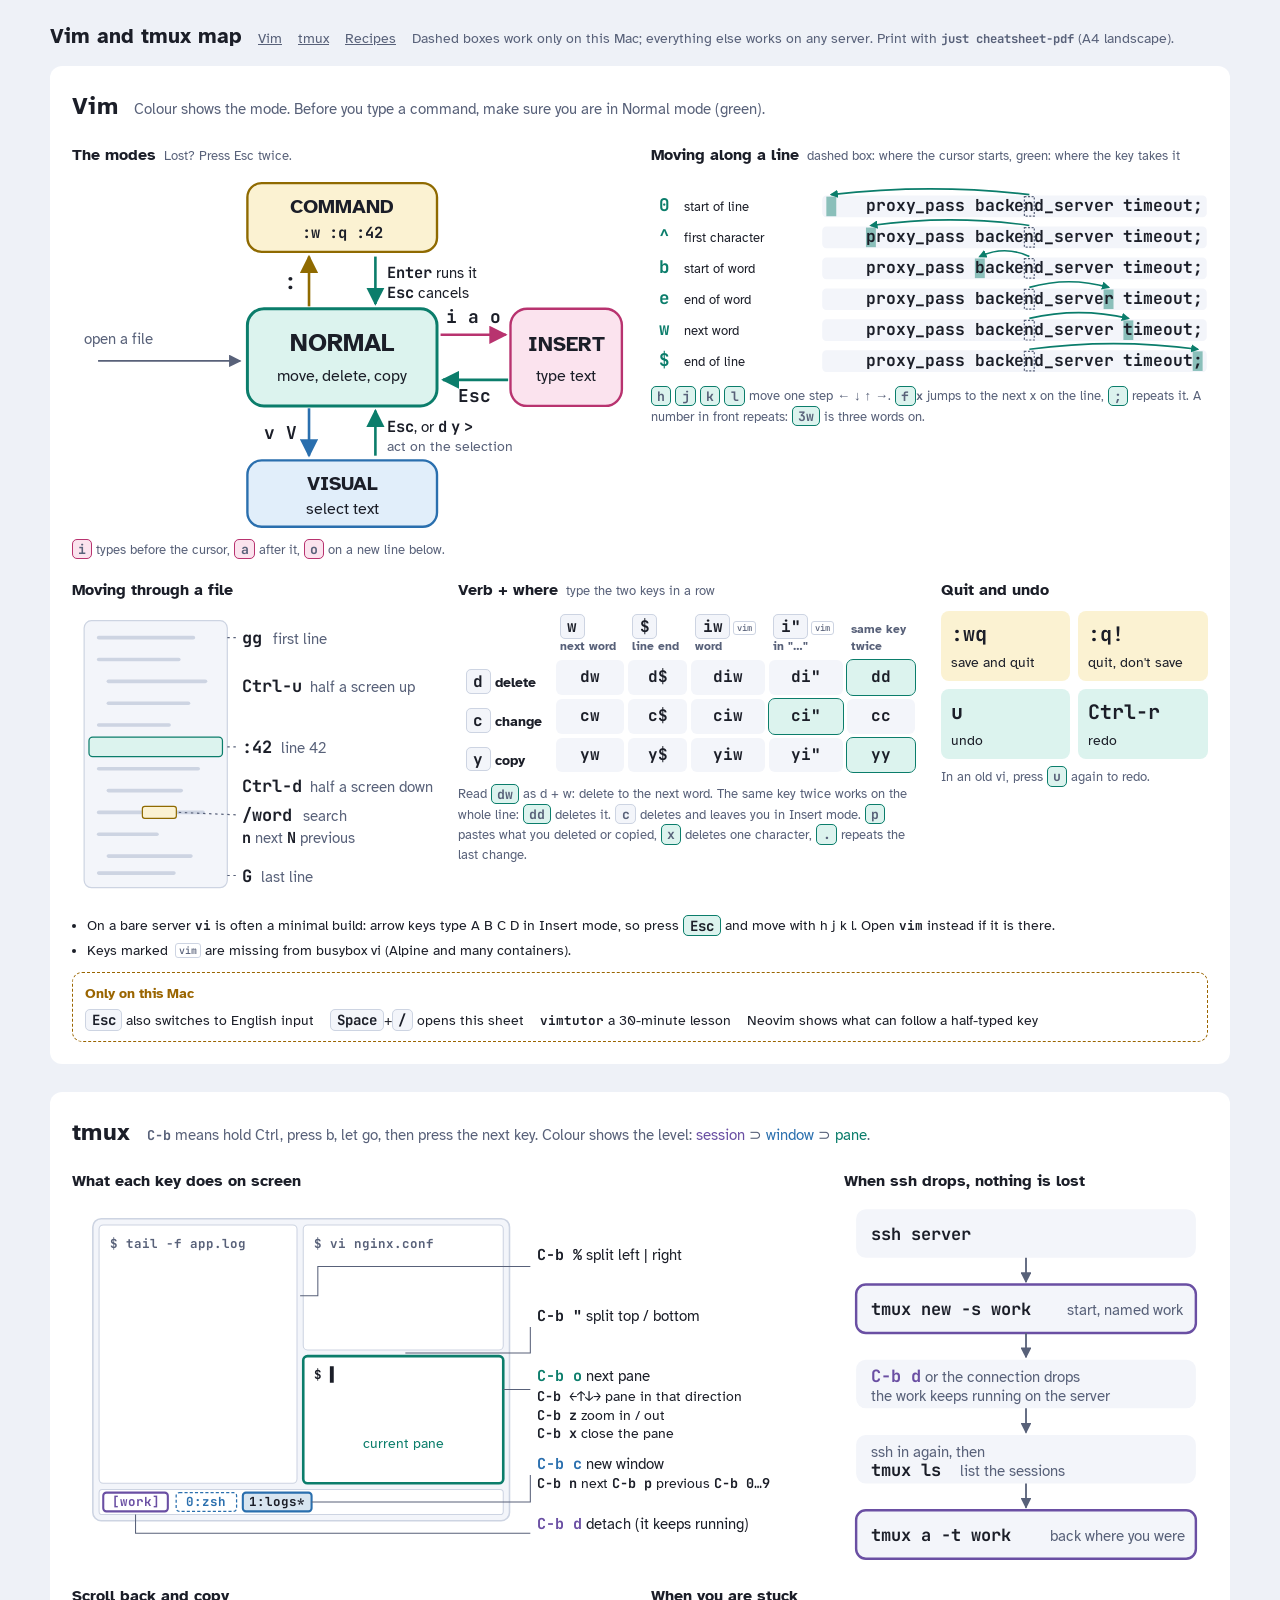
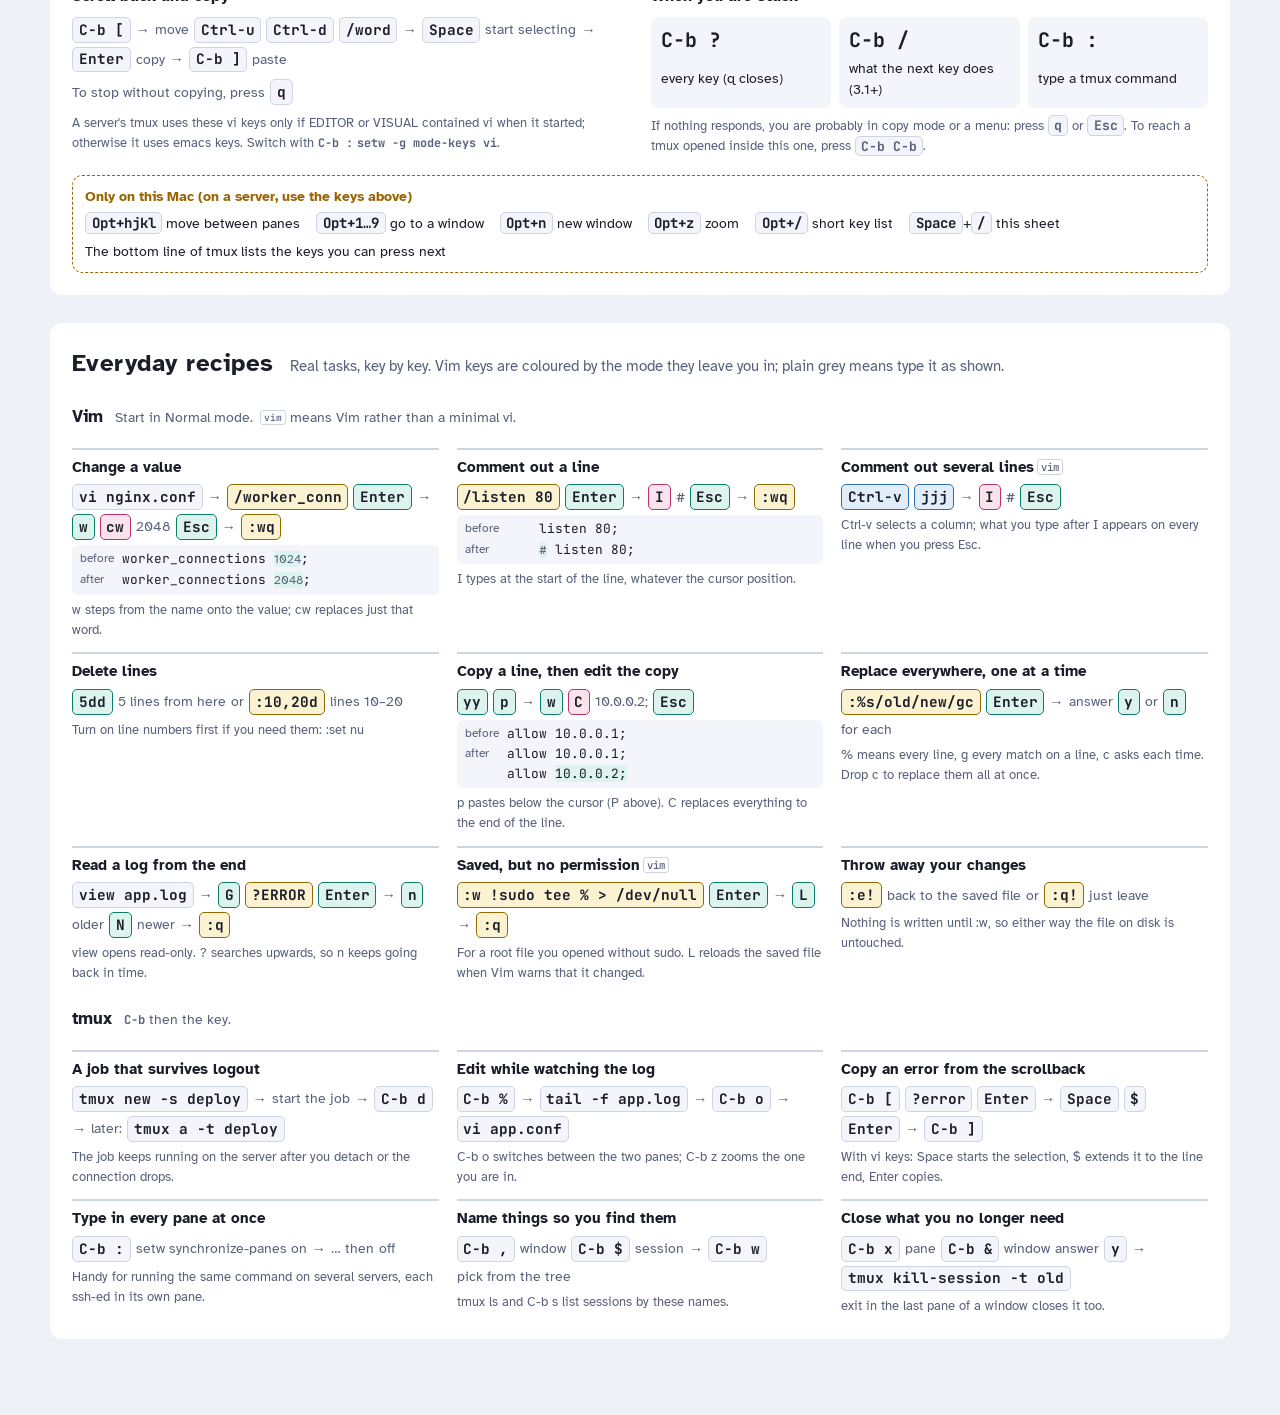
==== commit de5a6b38: "feat(cheatsheet): draw one row per motion and add a page of everyday recipes Each line motion now ha" ====
--- a/cheatsheet/index.html
+++ b/cheatsheet/index.html
@@ -5,8 +5,8 @@
 <meta name="viewport" content="width=device-width, initial-scale=1">
 <title>Vim and tmux map</title>
 <!--
-  One page for the screen and for paper (just cheatsheet-pdf: two A4 landscape
-  pages, Vim on the front, tmux on the back).
+  One page for the screen and for paper (just cheatsheet-pdf: three A4
+  landscape pages: Vim, tmux, and everyday recipes).
   Colour means mode in Vim (normal, insert, visual, command) and level in tmux
   (session, window, pane). Dashed boxes are Mac-only (Karabiner, Ghostty, this
   repository's tmux.conf); everything else works on a bare server.
@@ -124,6 +124,22 @@
   .strip > b { width: 100%; }
   table.gram td { font-size: .85rem; padding: 4px 3px; }
 }
+
+
+/* recipes page */
+.recipes { display: grid; grid-template-columns: repeat(3, minmax(0, 1fr)); gap: 12px 18px; align-items: start; }
+.recipe { display: grid; gap: 5px; min-width: 0; border-top: 2px solid var(--line); padding-top: 6px; }
+.recipe h4 { margin: 0; font-size: .95rem; }
+.recipe h4 .vim { font-weight: 500; }
+.recipe .why { color: var(--muted); font-size: .82rem; }
+.ba { display: grid; grid-template-columns: max-content 1fr; gap: 1px 8px; font-family: var(--f-key); font-size: .8rem; background: var(--soft); border-radius: 6px; padding: 4px 8px; min-width: 0; }
+.ba span:nth-child(odd) { color: var(--muted); font-family: var(--f-ui); font-size: .78rem; }
+.ba span:nth-child(even) { white-space: pre; overflow: hidden; text-overflow: ellipsis; }
+.ba .hl { background: var(--normal-bg); border-radius: 3px; }
+.recipes-head { display: flex; flex-wrap: wrap; align-items: baseline; gap: 4px 12px; margin-top: 4px; }
+.recipes-head h3 { font-size: 1.05rem; margin: 0; }
+.recipes-head p { color: var(--muted); font-size: .85rem; margin: 0; }
+@media screen and (max-width: 860px) { .recipes { grid-template-columns: minmax(0, 1fr); } }
 
 /* ---------- paper ---------- */
 @page { size: A4 landscape; margin: 8mm; }
@@ -151,6 +167,14 @@
   .ess span, .strip { font-size: 8.4pt; }
   .strip > b { font-size: 8.2pt; }
   .mac .row { font-size: 8.2pt; }
+  .recipes { gap: 2.4mm 5mm; }
+  .recipe { gap: 1.1mm; padding-top: 1.2mm; }
+  .recipe h4 { font-size: 9pt; }
+  .recipe .why { font-size: 7.6pt; }
+  .ba { font-size: 7.6pt; padding: 1mm 2mm; }
+  .ba span:nth-child(odd) { font-size: 7.2pt; }
+  .recipes-head h3 { font-size: 10.5pt; }
+  .recipes-head p { font-size: 8pt; }
 }
 </style>
 </head>
@@ -158,7 +182,7 @@
 
 <div class="nav">
   <h1>Vim and tmux map</h1>
-  <a href="#vim">Vim</a><a href="#tmux">tmux</a>
+  <a href="#vim">Vim</a><a href="#tmux">tmux</a><a href="#recipes">Recipes</a>
   <p>Dashed boxes work only on this Mac; everything else works on any server. Print with <kbd>just cheatsheet-pdf</kbd> (A4 landscape).</p>
 </div>
 
@@ -179,19 +203,19 @@
         <rect x="148" y="112" width="160" height="82" rx="14" fill="var(--normal-bg)" stroke="var(--normal)" stroke-width="2.5"/>
         <text x="228" y="148" text-anchor="middle" font-size="21" font-weight="700" fill="var(--ink)">NORMAL</text>
         <text x="228" y="173" text-anchor="middle" font-size="13.5" fill="var(--ink)">move, delete, copy</text>
-        <rect x="358" y="112" width="104" height="82" rx="14" fill="var(--insert-bg)" stroke="var(--insert)" stroke-width="2"/>
-        <text x="410" y="148" text-anchor="middle" font-size="18" font-weight="700" fill="var(--ink)">INSERT</text>
-        <text x="410" y="173" text-anchor="middle" font-size="13.5" fill="var(--ink)">type text</text>
+        <rect x="370" y="112" width="94" height="82" rx="14" fill="var(--insert-bg)" stroke="var(--insert)" stroke-width="2"/>
+        <text x="417" y="148" text-anchor="middle" font-size="18" font-weight="700" fill="var(--ink)">INSERT</text>
+        <text x="417" y="173" text-anchor="middle" font-size="13.5" fill="var(--ink)">type text</text>
         <rect x="148" y="6" width="160" height="58" rx="12" fill="var(--command-bg)" stroke="var(--command)" stroke-width="2"/>
         <text x="228" y="31" text-anchor="middle" font-size="17" font-weight="700" fill="var(--ink)">COMMAND</text>
         <text x="228" y="52" text-anchor="middle" font-size="13" class="mono" fill="var(--ink)">:w  :q  :42</text>
         <rect x="148" y="240" width="160" height="56" rx="12" fill="var(--visual-bg)" stroke="var(--visual)" stroke-width="2"/>
         <text x="228" y="265" text-anchor="middle" font-size="17" font-weight="700" fill="var(--ink)">VISUAL</text>
         <text x="228" y="285" text-anchor="middle" font-size="13.5" fill="var(--ink)">select text</text>
-        <line x1="310" y1="134" x2="354" y2="134" stroke="var(--insert)" stroke-width="2.2" marker-end="url(#ah)"/>
-        <text x="332" y="126" text-anchor="middle" font-size="15" class="mono" fill="var(--ink)">i a o</text>
-        <line x1="356" y1="172" x2="312" y2="172" stroke="var(--normal)" stroke-width="2.2" marker-end="url(#ah)"/>
-        <text x="334" y="190" text-anchor="middle" font-size="15" class="mono" fill="var(--ink)">Esc</text>
+        <line x1="311" y1="134" x2="366" y2="134" stroke="var(--insert)" stroke-width="2.2" marker-end="url(#ah)"/>
+        <text x="339" y="124" text-anchor="middle" font-size="15" class="mono" fill="var(--ink)">i a o</text>
+        <line x1="368" y1="172" x2="313" y2="172" stroke="var(--normal)" stroke-width="2.2" marker-end="url(#ah)"/>
+        <text x="340" y="191" text-anchor="middle" font-size="15" class="mono" fill="var(--ink)">Esc</text>
         <line x1="200" y1="110" x2="200" y2="68" stroke="var(--command)" stroke-width="2.2" marker-end="url(#ah)"/>
         <text x="190" y="95" text-anchor="end" font-size="18" class="mono" fill="var(--ink)">:</text>
         <line x1="256" y1="68" x2="256" y2="108" stroke="var(--normal)" stroke-width="2.2" marker-end="url(#ah)"/>
@@ -200,39 +224,19 @@
         <line x1="200" y1="196" x2="200" y2="236" stroke="var(--visual)" stroke-width="2.2" marker-end="url(#ah)"/>
         <text x="190" y="222" text-anchor="end" font-size="15" class="mono" fill="var(--ink)">v V</text>
         <line x1="256" y1="236" x2="256" y2="198" stroke="var(--normal)" stroke-width="2.2" marker-end="url(#ah)"/>
-        <text x="266" y="214" font-size="13" fill="var(--ink)"><tspan class="mono">Esc</tspan>, or act on the</text>
-        <text x="266" y="231" font-size="13" fill="var(--ink)">selection: <tspan class="mono">d</tspan> <tspan class="mono">y</tspan> <tspan class="mono">&gt;</tspan></text>
+        <text x="266" y="216" font-size="13" fill="var(--ink)"><tspan class="mono">Esc</tspan>, or <tspan class="mono">d</tspan> <tspan class="mono">y</tspan> <tspan class="mono">&gt;</tspan></text>
+        <text x="266" y="232" font-size="12" fill="var(--muted)">act on the selection</text>
       </svg>
       <p class="cap"><span class="k i">i</span> types before the cursor, <span class="k i">a</span> after it, <span class="k i">o</span> on a new line below.</p>
     </figure>
 
     <figure class="cell w5 m-line">
-      <h3>Moving along a line <small>cursor on the n of backend_server</small></h3>
-      <svg viewBox="0 0 530 160" role="img" aria-label="Motions on one line, with the cursor on the n of backend_server: 0 goes to the start of the line, ^ to the first non-blank character, b to the start of the word, e to the end of the word, w to the next word, $ to the end of the line.">
-        <text x="282.3" y="13" text-anchor="middle" font-size="12" fill="var(--muted)">cursor</text>
-        <line x1="282.3" y1="17" x2="282.3" y2="30" stroke="var(--muted)" stroke-width="1.2"/>
-        <rect x="18" y="33" width="494" height="40" rx="5" fill="var(--soft)"/>
-        <rect x="276.0" y="35" width="12.6" height="36" fill="var(--normal)" opacity=".35"/>
-        <text x="24" y="60" font-size="20" class="mono" fill="var(--ink)" xml:space="preserve" textLength="478.8" lengthAdjust="spacingAndGlyphs">    proxy_pass backend_server timeout;</text>
-        <g stroke="var(--normal)" stroke-width="1.4">
-          <line x1="80.7" y1="75" x2="80.7" y2="88"/>
-          <line x1="219.3" y1="75" x2="219.3" y2="88"/>
-          <line x1="408.3" y1="75" x2="408.3" y2="88"/>
-          <line x1="30.3" y1="75" x2="30.3" y2="110"/>
-          <line x1="383.1" y1="75" x2="383.1" y2="110"/>
-          <line x1="496.5" y1="75" x2="496.5" y2="132"/>
-        </g>
-        <g font-size="13" fill="var(--ink)">
-          <text x="74.7" y="102"><tspan class="mono" fill="var(--normal)" font-size="16">^</tspan> first character</text>
-          <text x="213.3" y="102"><tspan class="mono" fill="var(--normal)" font-size="16">b</tspan> start of word</text>
-          <text x="402.3" y="102"><tspan class="mono" fill="var(--normal)" font-size="16">w</tspan> next word</text>
-          <text x="24.3" y="124"><tspan class="mono" fill="var(--normal)" font-size="16">0</tspan> start of line</text>
-          <text x="389.1" y="124" text-anchor="end">end of word <tspan class="mono" fill="var(--normal)" font-size="16">e</tspan></text>
-          <text x="502.5" y="146" text-anchor="end">end of line <tspan class="mono" fill="var(--normal)" font-size="16">$</tspan></text>
-        </g>
-        <text x="24" y="146" font-size="12.5" fill="var(--muted)"><tspan class="mono" fill="var(--ink)">h j k l</tspan> move one step ← ↓ ↑ →</text>
+      <h3>Moving along a line <small>dashed box: where the cursor starts, green: where the key takes it</small></h3>
+      <svg viewBox="0 0 540 196" role="img" aria-label="Motions on one line, starting with the cursor on the n of backend_server: 0 goes to the start of the line, ^ to the first character, b to the start of the word, e to the end of the word, w to the next word, $ to the end of the line.">
+        <defs><marker id="ah2" viewBox="0 0 10 10" refX="8" refY="5" markerWidth="5" markerHeight="5" orient="auto"><path d="M0 0 L10 5 L0 10 z" fill="var(--normal)"/></marker></defs>
+        <text x="8" y="34" font-size="17" class="mono" fill="var(--normal)">0</text><text x="32" y="34" font-size="13" fill="var(--ink)">start of line</text><rect x="166" y="19" width="372.8" height="21" rx="4" fill="var(--soft)"/><rect x="362.0" y="20" width="9.6" height="19" fill="none" stroke="var(--muted)" stroke-width="1.2" stroke-dasharray="2 1.5"/><rect x="170.0" y="20" width="9.6" height="19" fill="var(--normal)" opacity=".45"/><text x="170" y="34" font-size="16" class="mono" fill="var(--ink)" xml:space="preserve" textLength="364.8" lengthAdjust="spacingAndGlyphs">    proxy_pass backend_server timeout;</text><path d="M366.8 18 Q270.8 7 174.8 18" fill="none" stroke="var(--normal)" stroke-width="1.6" marker-end="url(#ah2)"/><text x="8" y="64" font-size="17" class="mono" fill="var(--normal)">^</text><text x="32" y="64" font-size="13" fill="var(--ink)">first character</text><rect x="166" y="49" width="372.8" height="21" rx="4" fill="var(--soft)"/><rect x="362.0" y="50" width="9.6" height="19" fill="none" stroke="var(--muted)" stroke-width="1.2" stroke-dasharray="2 1.5"/><rect x="208.4" y="50" width="9.6" height="19" fill="var(--normal)" opacity=".45"/><text x="170" y="64" font-size="16" class="mono" fill="var(--ink)" xml:space="preserve" textLength="364.8" lengthAdjust="spacingAndGlyphs">    proxy_pass backend_server timeout;</text><path d="M366.8 48 Q290.0 37 213.2 48" fill="none" stroke="var(--normal)" stroke-width="1.6" marker-end="url(#ah2)"/><text x="8" y="94" font-size="17" class="mono" fill="var(--normal)">b</text><text x="32" y="94" font-size="13" fill="var(--ink)">start of word</text><rect x="166" y="79" width="372.8" height="21" rx="4" fill="var(--soft)"/><rect x="362.0" y="80" width="9.6" height="19" fill="none" stroke="var(--muted)" stroke-width="1.2" stroke-dasharray="2 1.5"/><rect x="314.0" y="80" width="9.6" height="19" fill="var(--normal)" opacity=".45"/><text x="170" y="94" font-size="16" class="mono" fill="var(--ink)" xml:space="preserve" textLength="364.8" lengthAdjust="spacingAndGlyphs">    proxy_pass backend_server timeout;</text><path d="M366.8 78 Q342.8 67 318.8 78" fill="none" stroke="var(--normal)" stroke-width="1.6" marker-end="url(#ah2)"/><text x="8" y="124" font-size="17" class="mono" fill="var(--normal)">e</text><text x="32" y="124" font-size="13" fill="var(--ink)">end of word</text><rect x="166" y="109" width="372.8" height="21" rx="4" fill="var(--soft)"/><rect x="362.0" y="110" width="9.6" height="19" fill="none" stroke="var(--muted)" stroke-width="1.2" stroke-dasharray="2 1.5"/><rect x="438.8" y="110" width="9.6" height="19" fill="var(--normal)" opacity=".45"/><text x="170" y="124" font-size="16" class="mono" fill="var(--ink)" xml:space="preserve" textLength="364.8" lengthAdjust="spacingAndGlyphs">    proxy_pass backend_server timeout;</text><path d="M366.8 108 Q405.20000000000005 97 443.6 108" fill="none" stroke="var(--normal)" stroke-width="1.6" marker-end="url(#ah2)"/><text x="8" y="154" font-size="17" class="mono" fill="var(--normal)">w</text><text x="32" y="154" font-size="13" fill="var(--ink)">next word</text><rect x="166" y="139" width="372.8" height="21" rx="4" fill="var(--soft)"/><rect x="362.0" y="140" width="9.6" height="19" fill="none" stroke="var(--muted)" stroke-width="1.2" stroke-dasharray="2 1.5"/><rect x="458.0" y="140" width="9.6" height="19" fill="var(--normal)" opacity=".45"/><text x="170" y="154" font-size="16" class="mono" fill="var(--ink)" xml:space="preserve" textLength="364.8" lengthAdjust="spacingAndGlyphs">    proxy_pass backend_server timeout;</text><path d="M366.8 138 Q414.8 127 462.8 138" fill="none" stroke="var(--normal)" stroke-width="1.6" marker-end="url(#ah2)"/><text x="8" y="184" font-size="17" class="mono" fill="var(--normal)">$</text><text x="32" y="184" font-size="13" fill="var(--ink)">end of line</text><rect x="166" y="169" width="372.8" height="21" rx="4" fill="var(--soft)"/><rect x="362.0" y="170" width="9.6" height="19" fill="none" stroke="var(--muted)" stroke-width="1.2" stroke-dasharray="2 1.5"/><rect x="525.2" y="170" width="9.6" height="19" fill="var(--normal)" opacity=".45"/><text x="170" y="184" font-size="16" class="mono" fill="var(--ink)" xml:space="preserve" textLength="364.8" lengthAdjust="spacingAndGlyphs">    proxy_pass backend_server timeout;</text><path d="M366.8 168 Q448.4 157 530.0 168" fill="none" stroke="var(--normal)" stroke-width="1.6" marker-end="url(#ah2)"/>
       </svg>
-      <p class="cap"><span class="k n">f</span><kbd>x</kbd> jumps to the next x on the line, <span class="k n">;</span> repeats it. A number in front repeats a motion: <span class="k n">3w</span> is three words on.</p>
+      <p class="cap"><span class="k n">h</span> <span class="k n">j</span> <span class="k n">k</span> <span class="k n">l</span> move one step ← ↓ ↑ →. <span class="k n">f</span><kbd>x</kbd> jumps to the next x on the line, <span class="k n">;</span> repeats it. A number in front repeats: <span class="k n">3w</span> is three words on.</p>
     </figure>
 
     <figure class="cell w3 m-file">
@@ -266,7 +270,7 @@
       <h3>Verb + where <small>type the two keys in a row</small></h3>
       <div class="tablewrap">
       <table class="gram">
-        <thead><tr><th></th><th><span class="k">w</span><br>next word</th><th><span class="k">$</span><br>line end</th><th><span class="k">iw</span><span class="vim">vim</span><br>word</th><th><span class="k">i"</span><span class="vim">vim</span><br>in "…"</th><th>twice<br>= line</th></tr></thead>
+        <thead><tr><th></th><th><span class="k">w</span><br>next word</th><th><span class="k">$</span><br>line end</th><th><span class="k">iw</span><span class="vim">vim</span><br>word</th><th><span class="k">i"</span><span class="vim">vim</span><br>in "…"</th><th>same key<br>twice</th></tr></thead>
         <tbody>
           <tr><th class="row"><span class="k">d</span> delete</th><td>dw</td><td>d$</td><td>diw</td><td>di"</td><td class="hot">dd</td></tr>
           <tr><th class="row"><span class="k">c</span> change</th><td>cw</td><td>c$</td><td>ciw</td><td class="hot">ci"</td><td>cc</td></tr>
@@ -274,7 +278,7 @@
         </tbody>
       </table>
       </div>
-      <p class="cap">Read <span class="k n">dw</span> as d + w: delete to the next word. <span class="k">c</span> deletes and leaves you in Insert mode. <span class="k n">p</span> pastes what you deleted or copied, <span class="k n">x</span> deletes one character, <span class="k n">.</span> repeats the last change.</p>
+      <p class="cap">Read <span class="k n">dw</span> as d + w: delete to the next word. The same key twice works on the whole line: <span class="k n">dd</span> deletes it. <span class="k">c</span> deletes and leaves you in Insert mode. <span class="k n">p</span> pastes what you deleted or copied, <span class="k n">x</span> deletes one character, <span class="k n">.</span> repeats the last change.</p>
     </div>
 
     <div class="cell w3 m-ess">
@@ -299,16 +303,6 @@
       </div>
     </div>
 
-    <div class="cell w12">
-      <h3>Everyday tasks <small>each key is coloured by the mode it leaves you in</small></h3>
-      <div class="steps">
-        <div class="strip"><b>Change one setting</b><span class="k">vi file</span><span class="to">→</span><span class="k c">/listen</span><span class="k n">Enter</span><span class="to">→</span><span class="k i">cw</span><em>new value</em><span class="k n">Esc</span><span class="to">→</span><span class="k c">:wq</span></div>
-        <div class="strip"><b>Add a line at the end</b><span class="k n">G</span><span class="k i">o</span><em>type it</em><span class="k n">Esc</span><span class="to">→</span><span class="k c">:wq</span></div>
-        <div class="strip"><b>Read a log</b><span class="k">view app.log</span><em>(read-only)</em><span class="to">→</span><span class="k n">G</span><span class="k c">?ERROR</span><span class="k n">Enter</span><span class="k n">n</span><em>earlier match</em><span class="to">→</span><span class="k c">:q</span></div>
-        <div class="strip"><b>Undo a mistake</b><span class="k n">Esc</span><span class="k n">Esc</span><span class="to">→</span><span class="k n">u</span><em>a few times</em><span class="to">→</span><em>or</em><span class="k c">:q!</span><em>to leave without saving</em></div>
-        <div class="strip"><b>A file owned by root</b><span class="k">sudoedit /etc/…</span><em>opens with your own settings; for cron use</em><span class="k">crontab -e</span></div>
-      </div>
-    </div>
   </div>
 </section>
 
@@ -411,5 +405,34 @@
   </div>
 </section>
 
+<!-- ============================ recipes ============================ -->
+<section class="page" id="recipes" aria-labelledby="recipes-h">
+  <div class="page-head">
+    <h2 id="recipes-h">Everyday recipes</h2>
+    <p>Real tasks, key by key. Vim keys are coloured by the mode they leave you in; plain grey means type it as shown.</p>
+  </div>
+  <div class="recipes-head"><h3>Vim</h3><p>Start in Normal mode. <span class="vim">vim</span> means Vim rather than a minimal vi.</p></div>
+  <div class="recipes">
+      <article class="recipe"><h4>Change a value</h4><div class="strip"><span class="k">vi nginx.conf</span><span class="to">→</span><span class="k c">/worker_conn</span><span class="k n">Enter</span><span class="to">→</span><span class="k n">w</span><span class="k i">cw</span><em>2048</em><span class="k n">Esc</span><span class="to">→</span><span class="k c">:wq</span></div><div class="ba"><span>before</span><span>worker_connections <span class="hl">1024</span>;</span><span>after</span><span>worker_connections <span class="hl">2048</span>;</span></div><p class="why">w steps from the name onto the value; cw replaces just that word.</p></article>
+      <article class="recipe"><h4>Comment out a line</h4><div class="strip"><span class="k c">/listen 80</span><span class="k n">Enter</span><span class="to">→</span><span class="k i">I</span><em>#</em><span class="k n">Esc</span><span class="to">→</span><span class="k c">:wq</span></div><div class="ba"><span>before</span><span>    listen 80;</span><span>after</span><span>    <span class="hl">#</span> listen 80;</span></div><p class="why">I types at the start of the line, whatever the cursor position.</p></article>
+      <article class="recipe"><h4>Comment out several lines<span class="vim">vim</span></h4><div class="strip"><span class="k v">Ctrl-v</span><span class="k v">jjj</span><span class="to">→</span><span class="k i">I</span><em>#</em><span class="k n">Esc</span></div><p class="why">Ctrl-v selects a column; what you type after I appears on every line when you press Esc.</p></article>
+      <article class="recipe"><h4>Delete lines</h4><div class="strip"><span class="k n">5dd</span><em>5 lines from here</em><em>or</em><span class="k c">:10,20d</span><em>lines 10–20</em></div><p class="why">Turn on line numbers first if you need them: :set nu</p></article>
+      <article class="recipe"><h4>Copy a line, then edit the copy</h4><div class="strip"><span class="k n">yy</span><span class="k n">p</span><span class="to">→</span><span class="k n">w</span><span class="k i">C</span><em>10.0.0.2;</em><span class="k n">Esc</span></div><div class="ba"><span>before</span><span>allow 10.0.0.1;</span><span>after</span><span>allow 10.0.0.1;<br>allow <span class="hl">10.0.0.2;</span></span></div><p class="why">p pastes below the cursor (P above). C replaces everything to the end of the line.</p></article>
+      <article class="recipe"><h4>Replace everywhere, one at a time</h4><div class="strip"><span class="k c">:%s/old/new/gc</span><span class="k n">Enter</span><span class="to">→</span><em>answer</em><span class="k n">y</span><em>or</em><span class="k n">n</span><em>for each</em></div><p class="why">% means every line, g every match on a line, c asks each time. Drop c to replace them all at once.</p></article>
+      <article class="recipe"><h4>Read a log from the end</h4><div class="strip"><span class="k">view app.log</span><span class="to">→</span><span class="k n">G</span><span class="k c">?ERROR</span><span class="k n">Enter</span><span class="to">→</span><span class="k n">n</span><em>older</em><span class="k n">N</span><em>newer</em><span class="to">→</span><span class="k c">:q</span></div><p class="why">view opens read-only. ? searches upwards, so n keeps going back in time.</p></article>
+      <article class="recipe"><h4>Saved, but no permission<span class="vim">vim</span></h4><div class="strip"><span class="k c">:w !sudo tee % &gt; /dev/null</span><span class="k n">Enter</span><span class="to">→</span><span class="k n">L</span><span class="to">→</span><span class="k c">:q</span></div><p class="why">For a root file you opened without sudo. L reloads the saved file when Vim warns that it changed.</p></article>
+      <article class="recipe"><h4>Throw away your changes</h4><div class="strip"><span class="k c">:e!</span><em>back to the saved file</em><em>or</em><span class="k c">:q!</span><em>just leave</em></div><p class="why">Nothing is written until :w, so either way the file on disk is untouched.</p></article>
+  </div>
+  <div class="recipes-head"><h3>tmux</h3><p><kbd>C-b</kbd> then the key.</p></div>
+  <div class="recipes">
+      <article class="recipe"><h4>A job that survives logout</h4><div class="strip"><span class="k">tmux new -s deploy</span><span class="to">→</span><em>start the job</em><span class="to">→</span><span class="k">C-b d</span><span class="to">→</span><em>later:</em><span class="k">tmux a -t deploy</span></div><p class="why">The job keeps running on the server after you detach or the connection drops.</p></article>
+      <article class="recipe"><h4>Edit while watching the log</h4><div class="strip"><span class="k">C-b %</span><span class="to">→</span><span class="k">tail -f app.log</span><span class="to">→</span><span class="k">C-b o</span><span class="to">→</span><span class="k">vi app.conf</span></div><p class="why">C-b o switches between the two panes; C-b z zooms the one you are in.</p></article>
+      <article class="recipe"><h4>Copy an error from the scrollback</h4><div class="strip"><span class="k">C-b [</span><span class="k">?error</span><span class="k">Enter</span><span class="to">→</span><span class="k">Space</span><span class="k">$</span><span class="k">Enter</span><span class="to">→</span><span class="k">C-b ]</span></div><p class="why">With vi keys: Space starts the selection, $ extends it to the line end, Enter copies.</p></article>
+      <article class="recipe"><h4>Type in every pane at once</h4><div class="strip"><span class="k">C-b :</span><em>setw synchronize-panes on</em><span class="to">→</span><em>… then</em><em>off</em></div><p class="why">Handy for running the same command on several servers, each ssh-ed in its own pane.</p></article>
+      <article class="recipe"><h4>Name things so you find them</h4><div class="strip"><span class="k">C-b ,</span><em>window</em><span class="k">C-b $</span><em>session</em><span class="to">→</span><span class="k">C-b w</span><em>pick from the tree</em></div><p class="why">tmux ls and C-b s list sessions by these names.</p></article>
+      <article class="recipe"><h4>Close what you no longer need</h4><div class="strip"><span class="k">C-b x</span><em>pane</em><span class="k">C-b &amp;</span><em>window</em><em>answer</em><span class="k">y</span><span class="to">→</span><span class="k">tmux kill-session -t old</span></div><p class="why">exit in the last pane of a window closes it too.</p></article>
+  </div>
+</section>
+
 </body>
 </html>
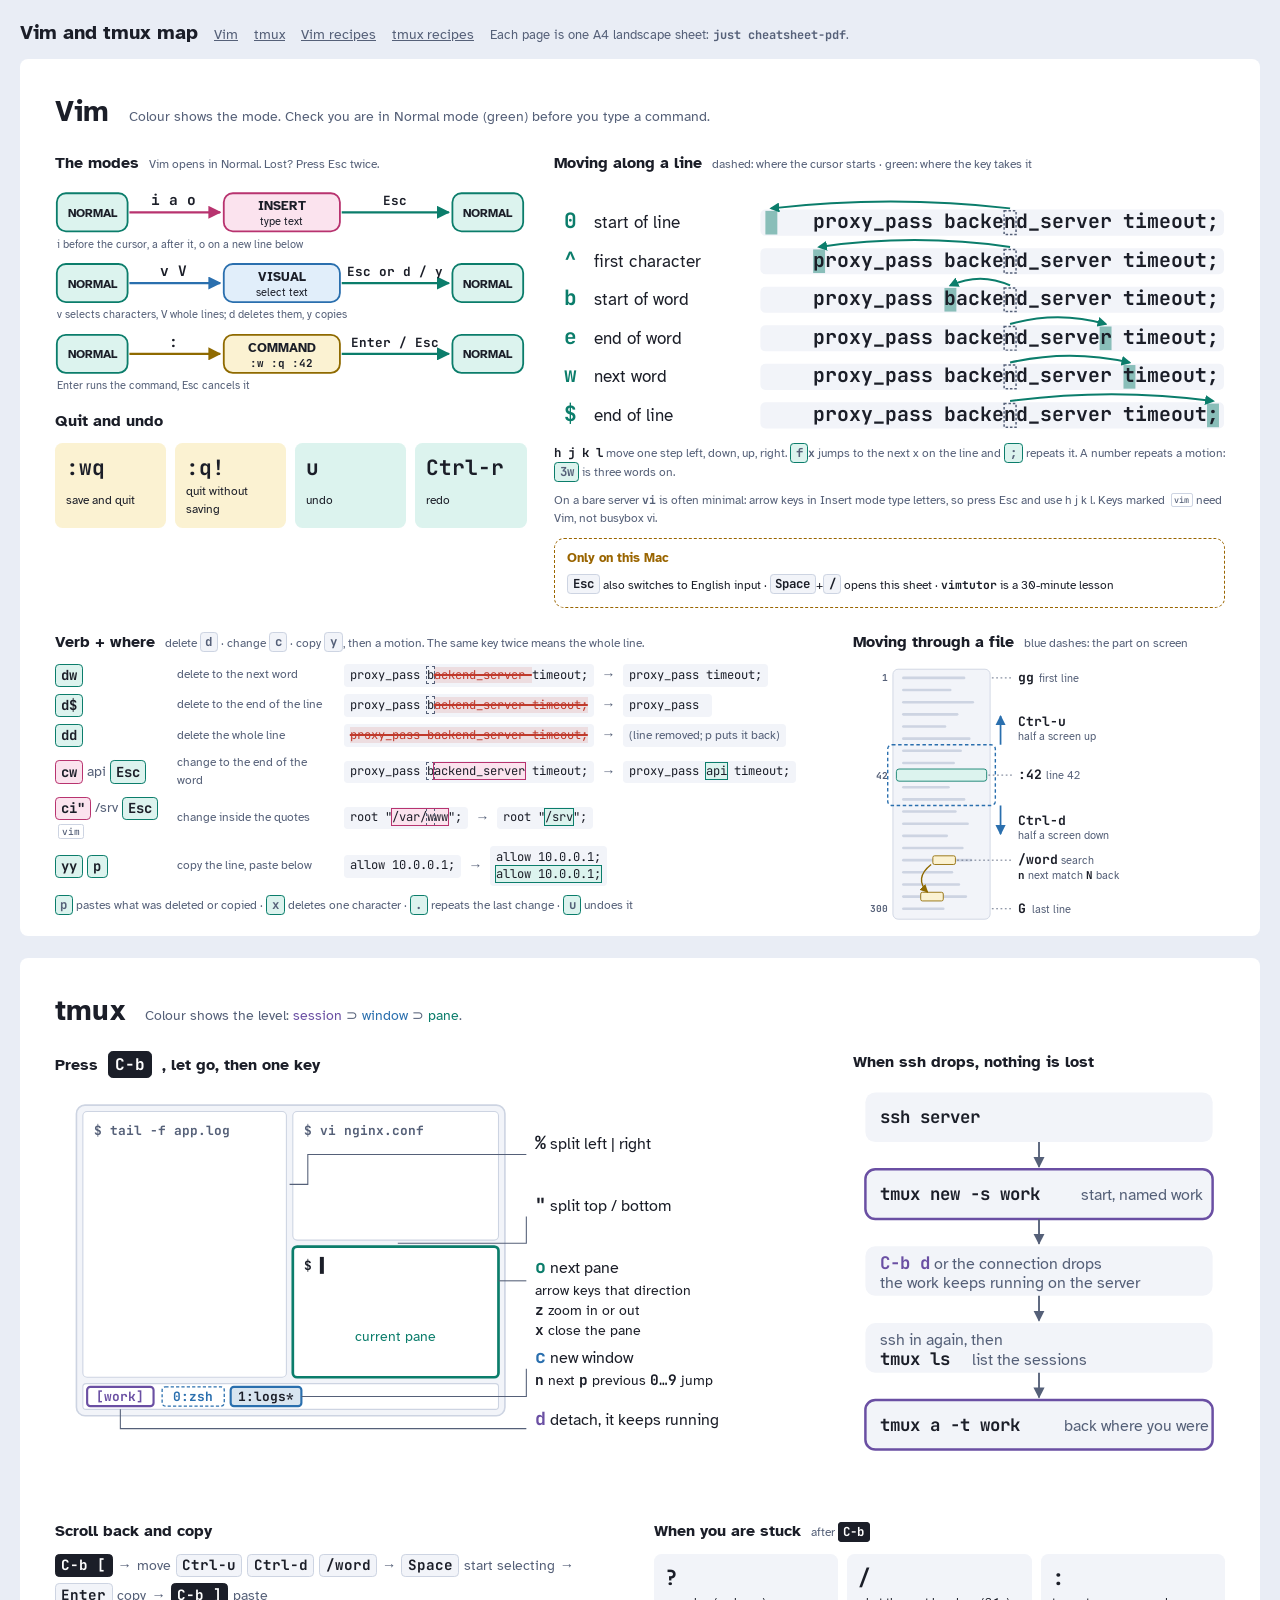
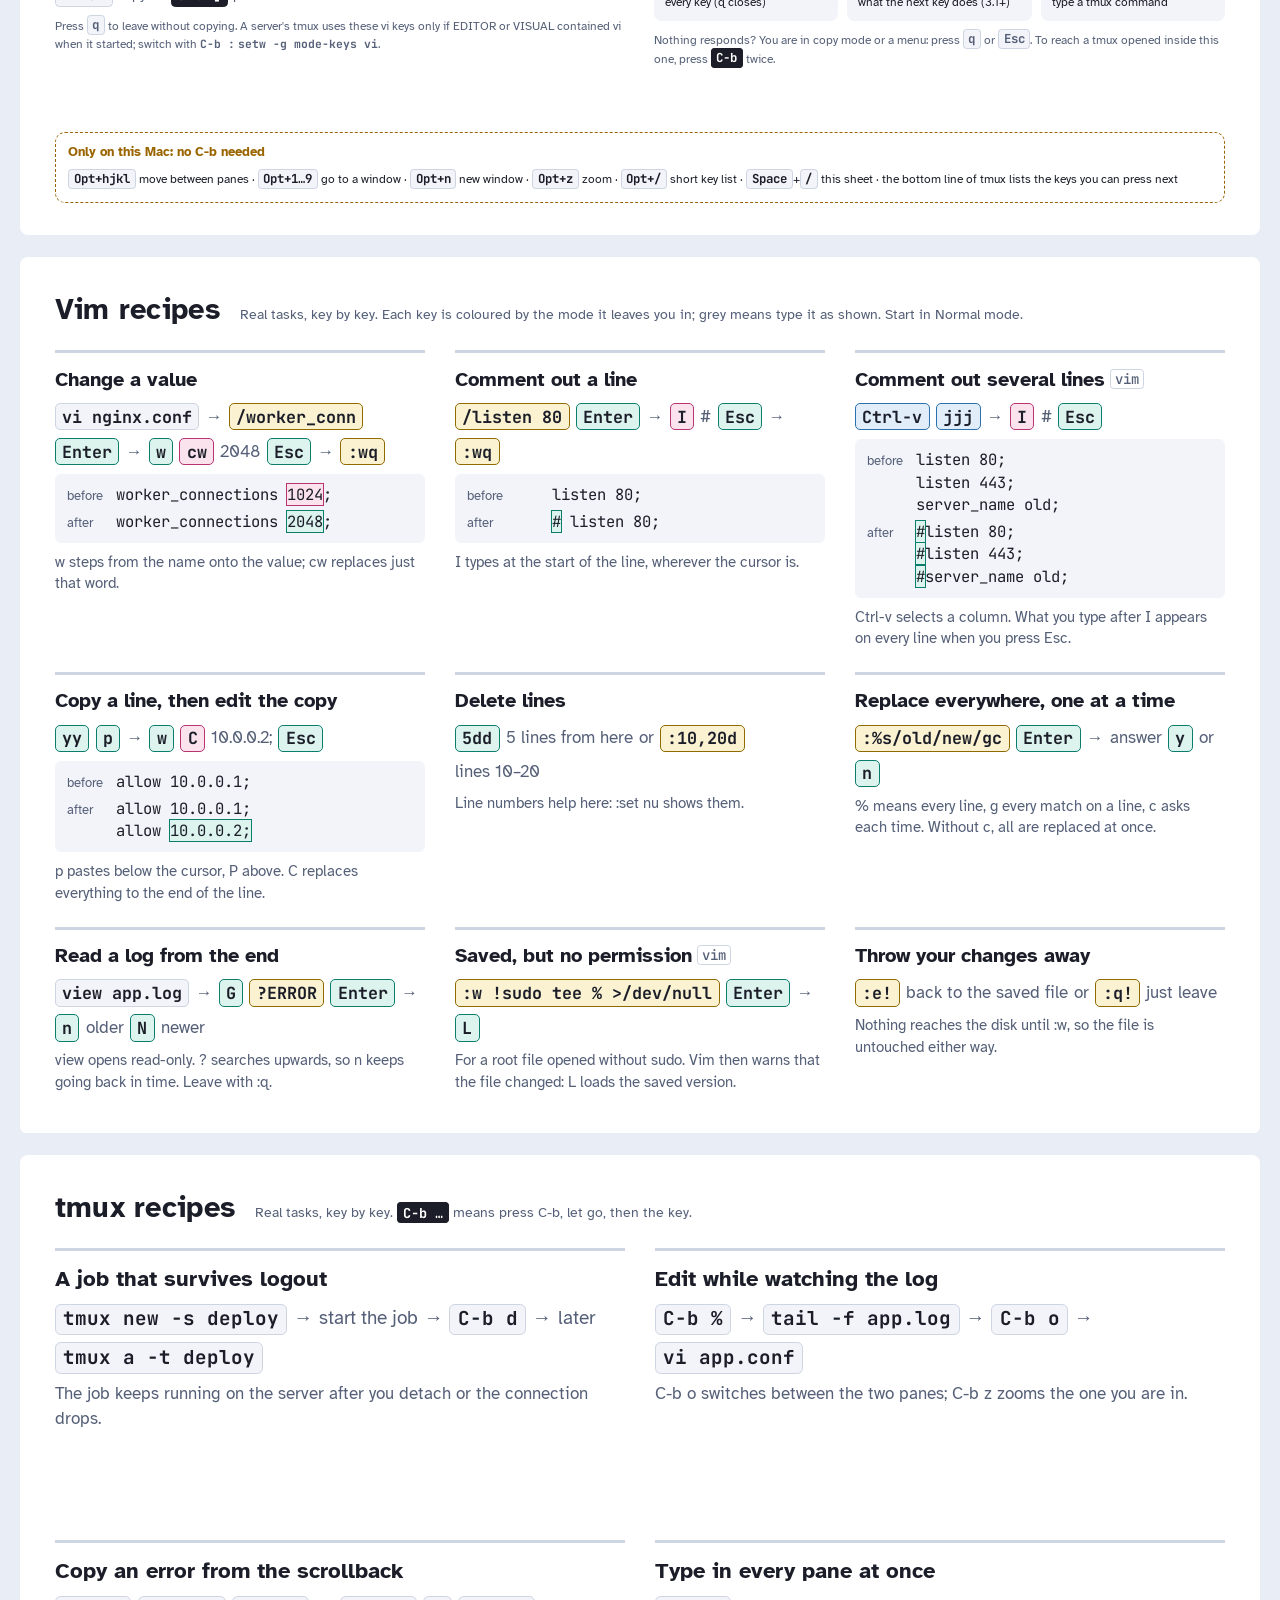
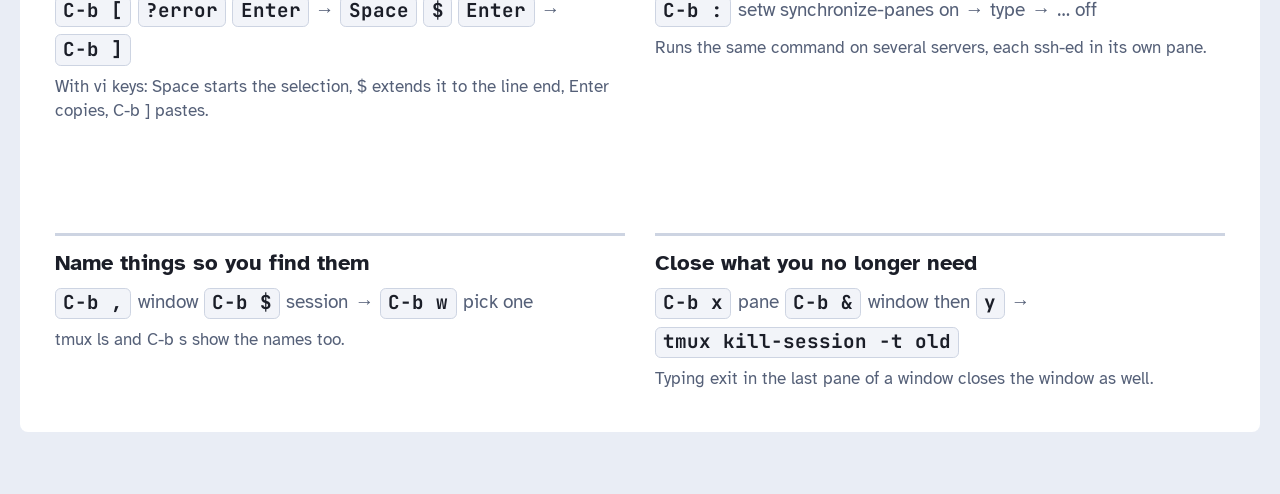
==== commit ecaba7f4: "feat(cheatsheet): lay the sheet out as four fixed A4 pages Every size is a share of the page width, " ====
--- a/cheatsheet/index.html
+++ b/cheatsheet/index.html
@@ -5,318 +5,230 @@
 <meta name="viewport" content="width=device-width, initial-scale=1">
 <title>Vim and tmux map</title>
 <!--
-  One page for the screen and for paper (just cheatsheet-pdf: three A4
-  landscape pages: Vim, tmux, and everyday recipes).
+  Four A4 landscape pages that look the same on screen and on paper
+  (just cheatsheet-pdf): Vim, tmux, Vim recipes, tmux recipes. Sizes are in
+  cqw (a share of the page width), so the screen shows the printed page scaled.
   Colour means mode in Vim (normal, insert, visual, command) and level in tmux
-  (session, window, pane). Dashed boxes are Mac-only (Karabiner, Ghostty, this
-  repository's tmux.conf); everything else works on a bare server.
-  "vim" marks keys that need Vim rather than a minimal vi.
+  (session, window, pane). Dashed boxes are Mac-only; everything else works on
+  a bare server. "vim" marks keys that need Vim rather than a minimal vi.
 -->
 <link rel="preconnect" href="https://fonts.googleapis.com">
 <link rel="stylesheet" href="https://fonts.googleapis.com/css2?family=Atkinson+Hyperlegible:wght@400;700&family=JetBrains+Mono:wght@500;700&display=swap">
 <style>
+/* Layout: each page is an A4 landscape sheet; every size inside is in cqw
+   (a share of the sheet width), so the screen shows the printed page. */
 :root {
-  --bg: #eef1f7; --paper: #ffffff; --ink: #1b1e28; --muted: #586179; --line: #cdd4e2; --soft: #f3f5fa;
+  --bg: #e9edf5; --paper: #ffffff; --ink: #1b1e28; --muted: #556078; --line: #cdd4e2; --soft: #f2f4f9;
   --normal: #0b7d6b; --normal-bg: #dcf3ee;
   --insert: #b8336f; --insert-bg: #fbe3ee;
   --visual: #2a6fae; --visual-bg: #e1eefa;
   --command: #8f6a00; --command-bg: #fbf2d2;
   --session: #6a4fa3; --window: #2a6fae; --pane: #0b7d6b;
-  --mac: #9a6500;
+  --del: #c0392b; --mac: #9a6500;
   --f-ui: "Atkinson Hyperlegible", "Helvetica Neue", Arial, sans-serif;
   --f-key: "JetBrains Mono", "SF Mono", Menlo, Consolas, monospace;
 }
 @media (prefers-color-scheme: dark) {
   :root:not([data-theme="light"]) {
-    --bg: #171a23; --paper: #1f2230; --ink: #e4f0fb; --muted: #a6accd; --line: #353b52; --soft: #262a3a;
+    --bg: #14161e; --paper: #1f2230; --ink: #e4f0fb; --muted: #a6accd; --line: #353b52; --soft: #272b3b;
     --normal: #5de4c7; --normal-bg: #1d3b37; --insert: #fcc5e9; --insert-bg: #3f2538;
     --visual: #89ddff; --visual-bg: #1f3445; --command: #fffac2; --command-bg: #3a3826;
-    --session: #c9b6ff; --window: #89ddff; --pane: #5de4c7; --mac: #fffac2;
+    --session: #c9b6ff; --window: #89ddff; --pane: #5de4c7; --del: #ff8a80; --mac: #fffac2;
     color-scheme: dark;
   }
 }
 :root[data-theme="dark"] {
-  --bg: #171a23; --paper: #1f2230; --ink: #e4f0fb; --muted: #a6accd; --line: #353b52; --soft: #262a3a;
+  --bg: #14161e; --paper: #1f2230; --ink: #e4f0fb; --muted: #a6accd; --line: #353b52; --soft: #272b3b;
   --normal: #5de4c7; --normal-bg: #1d3b37; --insert: #fcc5e9; --insert-bg: #3f2538;
   --visual: #89ddff; --visual-bg: #1f3445; --command: #fffac2; --command-bg: #3a3826;
-  --session: #c9b6ff; --window: #89ddff; --pane: #5de4c7; --mac: #fffac2;
+  --session: #c9b6ff; --window: #89ddff; --pane: #5de4c7; --del: #ff8a80; --mac: #fffac2;
   color-scheme: dark;
 }
 * { box-sizing: border-box; }
-body { margin: 0; background: var(--bg); color: var(--ink); font-family: var(--f-ui); font-size: 15px; line-height: 1.55; padding-inline: 16px; padding-block: 20px 48px; }
-h1, h2, h3, p, figure { margin: 0; }
-kbd { font-family: var(--f-key); font-weight: 700; font-size: .9em; white-space: nowrap; }
-.k { font-family: var(--f-key); font-weight: 700; padding: .05em .4em; border-radius: 5px; background: var(--soft); border: 1px solid var(--line); white-space: nowrap; }
+body { margin: 0; background: var(--bg); color: var(--ink); font-family: var(--f-ui); line-height: 1.45; padding-inline: 16px; padding-block: 18px 40px; }
+h1, h2, h3, h4, p, figure { margin: 0; }
+kbd { font-family: var(--f-key); font-weight: 700; font-size: .92em; white-space: nowrap; }
+svg { display: block; width: 100%; height: auto; font-family: var(--f-ui); }
+svg .mono { font-family: var(--f-key); font-weight: 700; }
+
+.nav { max-width: 1240px; margin: 0 auto 12px; display: flex; flex-wrap: wrap; gap: 6px 16px; align-items: baseline; font-size: 14px; }
+.nav h1 { font-size: 20px; }
+.nav a { color: var(--muted); }
+.nav p { color: var(--muted); font-size: 13px; }
+
+/* one A4 sheet */
+.scroll { max-width: 1240px; margin: 0 auto 22px; overflow-x: auto; }
+.sheet { container-type: inline-size; min-width: 880px; }
+.page { aspect-ratio: 297 / 210; background: var(--paper); border-radius: 8px; padding: 2.6cqw 2.8cqw; display: grid; grid-template-rows: auto 1fr; gap: 1.6cqw; font-size: 1.12cqw; overflow: hidden; }
+.ph { display: flex; flex-wrap: wrap; align-items: baseline; gap: .4cqw 1.6cqw; }
+.ph h2 { font-size: 2.3cqw; letter-spacing: .01em; }
+.ph p { color: var(--muted); font-size: 1.1cqw; }
+.g { display: grid; grid-template-columns: repeat(12, minmax(0, 1fr)); gap: 1.8cqw 2.2cqw; min-height: 0; }
+.cell { min-width: 0; display: grid; gap: .8cqw; align-content: start; }
+.cell h3 { font-size: 1.3cqw; display: flex; flex-wrap: wrap; align-items: baseline; gap: .2cqw .8cqw; }
+.cell h3 small { font-weight: 400; color: var(--muted); font-size: 1cqw; }
+.cap { color: var(--muted); font-size: 1cqw; }
+.cap b { color: var(--ink); font-family: var(--f-key); }
+
+/* keys */
+.k { font-family: var(--f-key); font-weight: 700; padding: .04em .38em; border-radius: .3em; background: var(--soft); border: 1px solid var(--line); white-space: nowrap; }
 .k.n { background: var(--normal-bg); border-color: var(--normal); }
 .k.i { background: var(--insert-bg); border-color: var(--insert); }
 .k.v { background: var(--visual-bg); border-color: var(--visual); }
 .k.c { background: var(--command-bg); border-color: var(--command); }
-.vim { font-family: var(--f-key); font-size: .7em; font-weight: 500; color: var(--muted); border: 1px solid var(--line); border-radius: 3px; padding: 0 3px; margin-left: 3px; vertical-align: .1em; }
-svg { display: block; width: 100%; height: auto; font-family: var(--f-ui); }
-svg .mono { font-family: var(--f-key); font-weight: 700; }
-
-.nav { max-width: 1180px; margin: 0 auto 14px; display: flex; flex-wrap: wrap; gap: 8px 16px; align-items: baseline; }
-.nav h1 { font-size: 1.3rem; }
-.nav a { color: var(--muted); font-size: .9rem; }
-.nav p { color: var(--muted); font-size: .85rem; }
-
-.page { max-width: 1180px; margin: 0 auto 28px; background: var(--paper); border-radius: 12px; padding: 22px; display: grid; gap: 18px; }
-.page-head { display: flex; flex-wrap: wrap; align-items: baseline; gap: 6px 16px; }
-.page-head h2 { font-size: 1.5rem; letter-spacing: .02em; }
-.page-head p { color: var(--muted); }
-.grid { display: grid; grid-template-columns: repeat(12, minmax(0, 1fr)); gap: 18px 22px; align-items: start; }
-.cell { min-width: 0; display: grid; gap: 8px; align-content: start; }
-.cell h3 { font-size: 1rem; display: flex; flex-wrap: wrap; align-items: baseline; gap: 2px 8px; }
-.cell h3 small { font-weight: 400; color: var(--muted); font-size: .82rem; }
-.w3 { grid-column: span 3; } .w4 { grid-column: span 4; } .w5 { grid-column: span 5; } .w6 { grid-column: span 6; } .w7 { grid-column: span 7; } .w8 { grid-column: span 8; } .w12 { grid-column: span 12; }
-.cap { color: var(--muted); font-size: .82rem; }
-
-/* verb x range table */
-.tablewrap { overflow-x: auto; }
-table.gram { border-collapse: separate; border-spacing: 4px; width: 100%; font-size: .92rem; }
-table.gram th { font-weight: 700; text-align: left; padding: 2px 4px; color: var(--muted); font-size: .78rem; vertical-align: bottom; line-height: 1.3; }
-table.gram th .k { font-size: 1rem; color: var(--ink); }
-table.gram th.row { white-space: nowrap; color: var(--ink); font-size: .85rem; }
-table.gram td { background: var(--soft); border-radius: 6px; padding: 5px 6px; text-align: center; font-family: var(--f-key); font-weight: 700; font-size: 1rem; white-space: nowrap; }
-table.gram td.hot { background: var(--normal-bg); outline: 1.5px solid var(--normal); }
-
-/* big essentials */
-.ess { display: grid; grid-template-columns: repeat(3, minmax(0, 1fr)); gap: 8px; }
-.ess.two { grid-template-columns: repeat(2, minmax(0, 1fr)); }
-.ess div { border-radius: 8px; padding: 8px 10px; display: grid; gap: 2px; background: var(--soft); }
+.k.pre { background: var(--ink); color: var(--paper); border-color: var(--ink); }
+.vimtag { font-family: var(--f-key); font-size: .68em; font-weight: 500; color: var(--muted); border: 1px solid var(--line); border-radius: .25em; padding: 0 .3em; margin-left: .35em; vertical-align: .12em; }
+.to { color: var(--muted); }
+em { font-style: normal; color: var(--muted); }
+
+/* Vim page */
+.vimgrid { grid-template-areas: "a a a a a b b b b b b b" "c c c c c c c c d d d d"; grid-template-rows: auto 1fr; }
+.vimgrid .area-a { grid-area: a; } .vimgrid .area-b { grid-area: b; } .vimgrid .area-c { grid-area: c; } .vimgrid .area-d { grid-area: d; } .vimgrid .area-e { grid-area: e; }
+.verbs { display: grid; gap: .55cqw; }
+.vrow { display: grid; grid-template-columns: 9cqw 12.5cqw 1fr; gap: .9cqw; align-items: center; }
+.vkeys { display: flex; flex-wrap: wrap; align-items: center; gap: .3cqw; }
+.vwhat { font-size: 1cqw; color: var(--muted); }
+.vdemo { display: flex; flex-wrap: wrap; align-items: center; gap: .3cqw .6cqw; min-width: 0; }
+.vdemo code { font-family: var(--f-key); font-size: .98cqw; background: var(--soft); border-radius: .3cqw; padding: .2cqw .5cqw; white-space: pre; }
+code del { color: var(--del); text-decoration: line-through; text-decoration-thickness: 2px; background: color-mix(in srgb, var(--del) 12%, transparent); }
+code mark { background: var(--insert-bg); color: inherit; outline: 1px solid var(--insert); }
+code ins { text-decoration: none; background: var(--normal-bg); outline: 1px solid var(--normal); }
+code .cur { outline: 1.5px dashed var(--muted); }
+code .gone { font-family: var(--f-ui); color: var(--muted); }
+.ess { display: grid; grid-template-columns: repeat(2, minmax(0, 1fr)); gap: .7cqw; }
+.ess.four { grid-template-columns: repeat(4, minmax(0, 1fr)); }
+.ess.three { grid-template-columns: repeat(3, minmax(0, 1fr)); }
+.ess div { border-radius: .6cqw; padding: .7cqw .9cqw; display: grid; gap: .1cqw; background: var(--soft); }
 .ess div.c { background: var(--command-bg); }
 .ess div.n { background: var(--normal-bg); }
-.ess b { font-family: var(--f-key); font-size: 1.25rem; }
-.ess span { font-size: .85rem; }
-
-/* step strips */
-.steps { display: grid; gap: 7px; }
-.strip { display: flex; flex-wrap: wrap; align-items: center; gap: 4px 5px; font-size: .9rem; }
-.strip > b { width: 10.5em; flex: none; font-size: .86rem; }
-.strip .to { color: var(--muted); }
-.strip em { font-style: normal; color: var(--muted); font-size: .85rem; }
-
-ul.tight { margin: 0; padding-left: 1.1em; display: grid; gap: 3px; font-size: .88rem; }
-
-/* Mac-only band */
-.mac { border: 1.5px dashed var(--mac); border-radius: 10px; padding: 9px 12px; display: grid; gap: 6px; }
-.mac h3 { color: var(--mac); font-size: .9rem; }
-.mac .row { display: flex; flex-wrap: wrap; gap: 6px 16px; font-size: .88rem; }
-
-.write { border: 1.5px solid var(--line); border-radius: 10px; padding: 9px 12px; display: grid; gap: 14px; }
-.write h3 { font-size: .9rem; }
-.write span { border-bottom: 1px solid var(--line); height: 1px; }
-
-/* Wide screens give the Vim diagrams more room than paper can */
-@media screen and (min-width: 861px) {
-  #vim .m-mode, #vim .m-line { grid-column: span 6; }
-  #vim .m-file { grid-column: span 4; }
-  #vim .m-gram { grid-column: span 5; }
-  #vim .m-ess { grid-column: span 3; }
-  #vim .m-notes { grid-column: span 12; }
-}
-@media screen and (max-width: 860px) {
-  .w3, .w4, .w5, .w6, .w7, .w8 { grid-column: span 12; }
-  .page { padding: 16px; }
-}
-@media screen and (max-width: 480px) {
-  .ess { grid-template-columns: repeat(2, minmax(0, 1fr)); }
-  .strip > b { width: 100%; }
-  table.gram td { font-size: .85rem; padding: 4px 3px; }
-}
-
-
-/* recipes page */
-.recipes { display: grid; grid-template-columns: repeat(3, minmax(0, 1fr)); gap: 12px 18px; align-items: start; }
-.recipe { display: grid; gap: 5px; min-width: 0; border-top: 2px solid var(--line); padding-top: 6px; }
-.recipe h4 { margin: 0; font-size: .95rem; }
-.recipe h4 .vim { font-weight: 500; }
-.recipe .why { color: var(--muted); font-size: .82rem; }
-.ba { display: grid; grid-template-columns: max-content 1fr; gap: 1px 8px; font-family: var(--f-key); font-size: .8rem; background: var(--soft); border-radius: 6px; padding: 4px 8px; min-width: 0; }
-.ba span:nth-child(odd) { color: var(--muted); font-family: var(--f-ui); font-size: .78rem; }
-.ba span:nth-child(even) { white-space: pre; overflow: hidden; text-overflow: ellipsis; }
-.ba .hl { background: var(--normal-bg); border-radius: 3px; }
-.recipes-head { display: flex; flex-wrap: wrap; align-items: baseline; gap: 4px 12px; margin-top: 4px; }
-.recipes-head h3 { font-size: 1.05rem; margin: 0; }
-.recipes-head p { color: var(--muted); font-size: .85rem; margin: 0; }
-@media screen and (max-width: 860px) { .recipes { grid-template-columns: minmax(0, 1fr); } }
-
-/* ---------- paper ---------- */
+.ess b { font-family: var(--f-key); font-size: 1.7cqw; }
+.ess span { font-size: 1cqw; }
+.mac { border: 1.5px dashed var(--mac); border-radius: .8cqw; padding: .8cqw 1cqw; display: grid; gap: .4cqw; font-size: 1cqw; }
+.mac h4 { color: var(--mac); font-size: 1.05cqw; }
+.mac p { line-height: 1.9; }
+
+/* tmux page */
+.tmuxgrid { grid-template-areas: "a a a a a a a a b b b b" "c c c c c c d d d d d d" "e e e e e e e e e e e e"; grid-template-rows: auto auto auto; align-content: space-between; }
+.tmuxgrid .area-a { grid-area: a; } .tmuxgrid .area-b { grid-area: b; } .tmuxgrid .area-c { grid-area: c; } .tmuxgrid .area-d { grid-area: d; } .tmuxgrid .area-e { grid-area: e; align-self: end; }
+.strip { display: flex; flex-wrap: wrap; align-items: center; gap: .45cqw .4cqw; }
+.strip.big { font-size: 1.15cqw; }
+
+/* recipe pages */
+.recipes { grid-template-columns: repeat(3, minmax(0, 1fr)); gap: 1.8cqw 2.4cqw; }
+.recipes.r3 { grid-template-rows: repeat(3, auto); align-content: space-between; }
+.recipes.t3 { grid-template-columns: repeat(2, minmax(0, 1fr)); grid-template-rows: repeat(3, auto); align-content: space-between; }
+.recipes.t3 .recipe h4 { font-size: 1.8cqw; }
+.recipes.t3 .recipe .strip { font-size: 1.55cqw; }
+.recipes.t3 .recipe .why { font-size: 1.35cqw; }
+.recipe { display: grid; grid-template-rows: auto auto auto 1fr; gap: .7cqw; align-content: start; border-top: .25cqw solid var(--line); padding-top: .9cqw; min-width: 0; }
+.recipe h4 { font-size: 1.65cqw; }
+.recipe .strip { font-size: 1.35cqw; gap: .6cqw .5cqw; }
+.recipe .why { color: var(--muted); font-size: 1.2cqw; }
+.ba { display: grid; grid-template-columns: max-content 1fr; gap: .35cqw 1cqw; background: var(--soft); border-radius: .5cqw; padding: .8cqw 1cqw; font-size: 1.25cqw; align-items: baseline; }
+.ba > span { color: var(--muted); font-size: 1.05cqw; }
+.ba code { font-family: var(--f-key); white-space: pre; }
+
+/* paper */
 @page { size: A4 landscape; margin: 8mm; }
 @media print {
   :root, :root[data-theme="dark"] {
     --bg: #fff; --paper: #fff; --ink: #000; --muted: #4a5266; --line: #c3cada; --soft: #f1f3f8;
     --normal: #0b7d6b; --normal-bg: #dcf3ee; --insert: #b8336f; --insert-bg: #fbe3ee;
     --visual: #2a6fae; --visual-bg: #e1eefa; --command: #8f6a00; --command-bg: #fbf2d2;
-    --session: #6a4fa3; --window: #2a6fae; --pane: #0b7d6b; --mac: #9a6500;
+    --session: #6a4fa3; --window: #2a6fae; --pane: #0b7d6b; --del: #c0392b; --mac: #9a6500;
     color-scheme: light;
   }
   * { -webkit-print-color-adjust: exact; print-color-adjust: exact; }
-  body { padding: 0; font-size: 9pt; line-height: 1.4; }
+  body { padding: 0; }
   .nav { display: none; }
-  .page { align-content: start; max-width: none; margin: 0; padding: 0; border-radius: 0; height: 193mm; overflow: hidden; break-after: page; gap: 3mm; }
-  .page:last-of-type { break-after: auto; }
-  .page-head h2 { font-size: 15pt; }
-  .grid { gap: 3mm 5mm; }
-  .cell { gap: 1.5mm; }
-  .cell h3 { font-size: 10pt; }
-  .cap, ul.tight { font-size: 8pt; }
-  table.gram { font-size: 8.5pt; border-spacing: 3px; }
-  table.gram td { font-size: 9.5pt; padding: 3px 4px; }
-  .ess b { font-size: 11.5pt; }
-  .ess span, .strip { font-size: 8.4pt; }
-  .strip > b { font-size: 8.2pt; }
-  .mac .row { font-size: 8.2pt; }
-  .recipes { gap: 2.4mm 5mm; }
-  .recipe { gap: 1.1mm; padding-top: 1.2mm; }
-  .recipe h4 { font-size: 9pt; }
-  .recipe .why { font-size: 7.6pt; }
-  .ba { font-size: 7.6pt; padding: 1mm 2mm; }
-  .ba span:nth-child(odd) { font-size: 7.2pt; }
-  .recipes-head h3 { font-size: 10.5pt; }
-  .recipes-head p { font-size: 8pt; }
+  .scroll { max-width: none; margin: 0; overflow: visible; break-after: page; }
+  .scroll:last-of-type { break-after: auto; }
+  .sheet { width: 281mm; min-width: 0; }
+  .page { aspect-ratio: auto; height: 193mm; padding: 0; border-radius: 0; }
 }
+
+.vimgrid .area-d svg { width: auto; height: 21cqw; max-width: 100%; }
+
 </style>
 </head>
 <body>
-
-<div class="nav">
-  <h1>Vim and tmux map</h1>
-  <a href="#vim">Vim</a><a href="#tmux">tmux</a><a href="#recipes">Recipes</a>
-  <p>Dashed boxes work only on this Mac; everything else works on any server. Print with <kbd>just cheatsheet-pdf</kbd> (A4 landscape).</p>
-</div>
-
-<!-- ============================ Vim ============================ -->
+<nav class="nav"><h1>Vim and tmux map</h1><a href="#vim">Vim</a><a href="#tmux">tmux</a><a href="#vim-recipes">Vim recipes</a><a href="#tmux-recipes">tmux recipes</a><p>Each page is one A4 landscape sheet: <kbd>just cheatsheet-pdf</kbd>.</p></nav>
+<div class="scroll"><div class="sheet">
 <section class="page" id="vim" aria-labelledby="vim-h">
-  <div class="page-head">
-    <h2 id="vim-h">Vim</h2>
-    <p>Colour shows the mode. Before you type a command, make sure you are in Normal mode (green).</p>
-  </div>
-  <div class="grid">
-
-    <figure class="cell w4 m-mode">
-      <h3>The modes <small>Lost? Press Esc twice.</small></h3>
-      <svg viewBox="0 0 470 300" role="img" aria-label="Vim's modes. A file opens in Normal mode. i, a or o goes to Insert, v or V to Visual, a colon to Command. Esc goes back to Normal from any of them.">
-        <defs><marker id="ah" viewBox="0 0 10 10" refX="9" refY="5" markerWidth="7" markerHeight="7" orient="auto"><path d="M0 0 L10 5 L0 10 z" fill="context-stroke"/></marker></defs>
-        <text x="10" y="142" font-size="13" fill="var(--muted)">open a file</text>
-        <line x1="22" y1="156" x2="142" y2="156" stroke="var(--muted)" stroke-width="1.5" marker-end="url(#ah)"/>
-        <rect x="148" y="112" width="160" height="82" rx="14" fill="var(--normal-bg)" stroke="var(--normal)" stroke-width="2.5"/>
-        <text x="228" y="148" text-anchor="middle" font-size="21" font-weight="700" fill="var(--ink)">NORMAL</text>
-        <text x="228" y="173" text-anchor="middle" font-size="13.5" fill="var(--ink)">move, delete, copy</text>
-        <rect x="370" y="112" width="94" height="82" rx="14" fill="var(--insert-bg)" stroke="var(--insert)" stroke-width="2"/>
-        <text x="417" y="148" text-anchor="middle" font-size="18" font-weight="700" fill="var(--ink)">INSERT</text>
-        <text x="417" y="173" text-anchor="middle" font-size="13.5" fill="var(--ink)">type text</text>
-        <rect x="148" y="6" width="160" height="58" rx="12" fill="var(--command-bg)" stroke="var(--command)" stroke-width="2"/>
-        <text x="228" y="31" text-anchor="middle" font-size="17" font-weight="700" fill="var(--ink)">COMMAND</text>
-        <text x="228" y="52" text-anchor="middle" font-size="13" class="mono" fill="var(--ink)">:w  :q  :42</text>
-        <rect x="148" y="240" width="160" height="56" rx="12" fill="var(--visual-bg)" stroke="var(--visual)" stroke-width="2"/>
-        <text x="228" y="265" text-anchor="middle" font-size="17" font-weight="700" fill="var(--ink)">VISUAL</text>
-        <text x="228" y="285" text-anchor="middle" font-size="13.5" fill="var(--ink)">select text</text>
-        <line x1="311" y1="134" x2="366" y2="134" stroke="var(--insert)" stroke-width="2.2" marker-end="url(#ah)"/>
-        <text x="339" y="124" text-anchor="middle" font-size="15" class="mono" fill="var(--ink)">i a o</text>
-        <line x1="368" y1="172" x2="313" y2="172" stroke="var(--normal)" stroke-width="2.2" marker-end="url(#ah)"/>
-        <text x="340" y="191" text-anchor="middle" font-size="15" class="mono" fill="var(--ink)">Esc</text>
-        <line x1="200" y1="110" x2="200" y2="68" stroke="var(--command)" stroke-width="2.2" marker-end="url(#ah)"/>
-        <text x="190" y="95" text-anchor="end" font-size="18" class="mono" fill="var(--ink)">:</text>
-        <line x1="256" y1="68" x2="256" y2="108" stroke="var(--normal)" stroke-width="2.2" marker-end="url(#ah)"/>
-        <text x="266" y="86" font-size="13" fill="var(--ink)"><tspan class="mono">Enter</tspan> runs it</text>
-        <text x="266" y="103" font-size="13" fill="var(--ink)"><tspan class="mono">Esc</tspan> cancels</text>
-        <line x1="200" y1="196" x2="200" y2="236" stroke="var(--visual)" stroke-width="2.2" marker-end="url(#ah)"/>
-        <text x="190" y="222" text-anchor="end" font-size="15" class="mono" fill="var(--ink)">v V</text>
-        <line x1="256" y1="236" x2="256" y2="198" stroke="var(--normal)" stroke-width="2.2" marker-end="url(#ah)"/>
-        <text x="266" y="216" font-size="13" fill="var(--ink)"><tspan class="mono">Esc</tspan>, or <tspan class="mono">d</tspan> <tspan class="mono">y</tspan> <tspan class="mono">&gt;</tspan></text>
-        <text x="266" y="232" font-size="12" fill="var(--muted)">act on the selection</text>
-      </svg>
-      <p class="cap"><span class="k i">i</span> types before the cursor, <span class="k i">a</span> after it, <span class="k i">o</span> on a new line below.</p>
-    </figure>
-
-    <figure class="cell w5 m-line">
-      <h3>Moving along a line <small>dashed box: where the cursor starts, green: where the key takes it</small></h3>
-      <svg viewBox="0 0 540 196" role="img" aria-label="Motions on one line, starting with the cursor on the n of backend_server: 0 goes to the start of the line, ^ to the first character, b to the start of the word, e to the end of the word, w to the next word, $ to the end of the line.">
-        <defs><marker id="ah2" viewBox="0 0 10 10" refX="8" refY="5" markerWidth="5" markerHeight="5" orient="auto"><path d="M0 0 L10 5 L0 10 z" fill="var(--normal)"/></marker></defs>
-        <text x="8" y="34" font-size="17" class="mono" fill="var(--normal)">0</text><text x="32" y="34" font-size="13" fill="var(--ink)">start of line</text><rect x="166" y="19" width="372.8" height="21" rx="4" fill="var(--soft)"/><rect x="362.0" y="20" width="9.6" height="19" fill="none" stroke="var(--muted)" stroke-width="1.2" stroke-dasharray="2 1.5"/><rect x="170.0" y="20" width="9.6" height="19" fill="var(--normal)" opacity=".45"/><text x="170" y="34" font-size="16" class="mono" fill="var(--ink)" xml:space="preserve" textLength="364.8" lengthAdjust="spacingAndGlyphs">    proxy_pass backend_server timeout;</text><path d="M366.8 18 Q270.8 7 174.8 18" fill="none" stroke="var(--normal)" stroke-width="1.6" marker-end="url(#ah2)"/><text x="8" y="64" font-size="17" class="mono" fill="var(--normal)">^</text><text x="32" y="64" font-size="13" fill="var(--ink)">first character</text><rect x="166" y="49" width="372.8" height="21" rx="4" fill="var(--soft)"/><rect x="362.0" y="50" width="9.6" height="19" fill="none" stroke="var(--muted)" stroke-width="1.2" stroke-dasharray="2 1.5"/><rect x="208.4" y="50" width="9.6" height="19" fill="var(--normal)" opacity=".45"/><text x="170" y="64" font-size="16" class="mono" fill="var(--ink)" xml:space="preserve" textLength="364.8" lengthAdjust="spacingAndGlyphs">    proxy_pass backend_server timeout;</text><path d="M366.8 48 Q290.0 37 213.2 48" fill="none" stroke="var(--normal)" stroke-width="1.6" marker-end="url(#ah2)"/><text x="8" y="94" font-size="17" class="mono" fill="var(--normal)">b</text><text x="32" y="94" font-size="13" fill="var(--ink)">start of word</text><rect x="166" y="79" width="372.8" height="21" rx="4" fill="var(--soft)"/><rect x="362.0" y="80" width="9.6" height="19" fill="none" stroke="var(--muted)" stroke-width="1.2" stroke-dasharray="2 1.5"/><rect x="314.0" y="80" width="9.6" height="19" fill="var(--normal)" opacity=".45"/><text x="170" y="94" font-size="16" class="mono" fill="var(--ink)" xml:space="preserve" textLength="364.8" lengthAdjust="spacingAndGlyphs">    proxy_pass backend_server timeout;</text><path d="M366.8 78 Q342.8 67 318.8 78" fill="none" stroke="var(--normal)" stroke-width="1.6" marker-end="url(#ah2)"/><text x="8" y="124" font-size="17" class="mono" fill="var(--normal)">e</text><text x="32" y="124" font-size="13" fill="var(--ink)">end of word</text><rect x="166" y="109" width="372.8" height="21" rx="4" fill="var(--soft)"/><rect x="362.0" y="110" width="9.6" height="19" fill="none" stroke="var(--muted)" stroke-width="1.2" stroke-dasharray="2 1.5"/><rect x="438.8" y="110" width="9.6" height="19" fill="var(--normal)" opacity=".45"/><text x="170" y="124" font-size="16" class="mono" fill="var(--ink)" xml:space="preserve" textLength="364.8" lengthAdjust="spacingAndGlyphs">    proxy_pass backend_server timeout;</text><path d="M366.8 108 Q405.20000000000005 97 443.6 108" fill="none" stroke="var(--normal)" stroke-width="1.6" marker-end="url(#ah2)"/><text x="8" y="154" font-size="17" class="mono" fill="var(--normal)">w</text><text x="32" y="154" font-size="13" fill="var(--ink)">next word</text><rect x="166" y="139" width="372.8" height="21" rx="4" fill="var(--soft)"/><rect x="362.0" y="140" width="9.6" height="19" fill="none" stroke="var(--muted)" stroke-width="1.2" stroke-dasharray="2 1.5"/><rect x="458.0" y="140" width="9.6" height="19" fill="var(--normal)" opacity=".45"/><text x="170" y="154" font-size="16" class="mono" fill="var(--ink)" xml:space="preserve" textLength="364.8" lengthAdjust="spacingAndGlyphs">    proxy_pass backend_server timeout;</text><path d="M366.8 138 Q414.8 127 462.8 138" fill="none" stroke="var(--normal)" stroke-width="1.6" marker-end="url(#ah2)"/><text x="8" y="184" font-size="17" class="mono" fill="var(--normal)">$</text><text x="32" y="184" font-size="13" fill="var(--ink)">end of line</text><rect x="166" y="169" width="372.8" height="21" rx="4" fill="var(--soft)"/><rect x="362.0" y="170" width="9.6" height="19" fill="none" stroke="var(--muted)" stroke-width="1.2" stroke-dasharray="2 1.5"/><rect x="525.2" y="170" width="9.6" height="19" fill="var(--normal)" opacity=".45"/><text x="170" y="184" font-size="16" class="mono" fill="var(--ink)" xml:space="preserve" textLength="364.8" lengthAdjust="spacingAndGlyphs">    proxy_pass backend_server timeout;</text><path d="M366.8 168 Q448.4 157 530.0 168" fill="none" stroke="var(--normal)" stroke-width="1.6" marker-end="url(#ah2)"/>
-      </svg>
-      <p class="cap"><span class="k n">h</span> <span class="k n">j</span> <span class="k n">k</span> <span class="k n">l</span> move one step ← ↓ ↑ →. <span class="k n">f</span><kbd>x</kbd> jumps to the next x on the line, <span class="k n">;</span> repeats it. A number in front repeats: <span class="k n">3w</span> is three words on.</p>
-    </figure>
-
-    <figure class="cell w3 m-file">
-      <h3>Moving through a file</h3>
-      <svg viewBox="0 0 300 236" role="img" aria-label="Moving through a file: gg to the first line, G to the last, :42 to line 42, Ctrl-u and Ctrl-d half a screen up and down, /word to search, then n for the next match and N for the previous one.">
-        <rect x="10" y="8" width="118" height="220" rx="6" fill="var(--soft)" stroke="var(--line)"/>
-        <g stroke="var(--line)" stroke-width="3" stroke-linecap="round">
-          <line x1="22" y1="22" x2="100" y2="22"/><line x1="22" y1="40" x2="88" y2="40"/><line x1="30" y1="58" x2="110" y2="58"/><line x1="30" y1="76" x2="96" y2="76"/>
-          <line x1="22" y1="94" x2="80" y2="94"/><line x1="22" y1="130" x2="104" y2="130"/><line x1="30" y1="148" x2="90" y2="148"/>
-          <line x1="22" y1="166" x2="108" y2="166"/><line x1="22" y1="184" x2="70" y2="184"/><line x1="30" y1="202" x2="98" y2="202"/><line x1="22" y1="216" x2="84" y2="216"/>
-        </g>
-        <rect x="14" y="104" width="110" height="16" rx="3" fill="var(--normal-bg)" stroke="var(--normal)"/>
-        <rect x="58" y="161" width="28" height="10" rx="2" fill="var(--command-bg)" stroke="var(--command)"/>
-        <g stroke="var(--muted)" stroke-width="1" stroke-dasharray="2 3">
-          <line x1="128" y1="22" x2="136" y2="22"/><line x1="128" y1="112" x2="136" y2="112"/><line x1="88" y1="166" x2="136" y2="168"/><line x1="128" y1="218" x2="136" y2="218"/>
-        </g>
-        <g font-size="14" class="mono" fill="var(--ink)">
-          <text x="140" y="27">gg</text><text x="140" y="67">Ctrl-u</text><text x="140" y="117">:42</text>
-          <text x="140" y="149">Ctrl-d</text><text x="140" y="173">/word</text><text x="140" y="223">G</text>
-        </g>
-        <g font-size="12.5" fill="var(--muted)">
-          <text x="166" y="27">first line</text><text x="196" y="67">half a screen up</text><text x="172" y="117">line 42</text>
-          <text x="196" y="149">half a screen down</text><text x="190" y="173">search</text>
-          <text x="140" y="191"><tspan class="mono" fill="var(--ink)">n</tspan> next  <tspan class="mono" fill="var(--ink)">N</tspan> previous</text>
-          <text x="156" y="223">last line</text>
-        </g>
-      </svg>
-    </figure>
-
-    <div class="cell w5 m-gram">
-      <h3>Verb + where <small>type the two keys in a row</small></h3>
-      <div class="tablewrap">
-      <table class="gram">
-        <thead><tr><th></th><th><span class="k">w</span><br>next word</th><th><span class="k">$</span><br>line end</th><th><span class="k">iw</span><span class="vim">vim</span><br>word</th><th><span class="k">i"</span><span class="vim">vim</span><br>in "…"</th><th>same key<br>twice</th></tr></thead>
-        <tbody>
-          <tr><th class="row"><span class="k">d</span> delete</th><td>dw</td><td>d$</td><td>diw</td><td>di"</td><td class="hot">dd</td></tr>
-          <tr><th class="row"><span class="k">c</span> change</th><td>cw</td><td>c$</td><td>ciw</td><td class="hot">ci"</td><td>cc</td></tr>
-          <tr><th class="row"><span class="k">y</span> copy</th><td>yw</td><td>y$</td><td>yiw</td><td>yi"</td><td class="hot">yy</td></tr>
-        </tbody>
-      </table>
-      </div>
-      <p class="cap">Read <span class="k n">dw</span> as d + w: delete to the next word. The same key twice works on the whole line: <span class="k n">dd</span> deletes it. <span class="k">c</span> deletes and leaves you in Insert mode. <span class="k n">p</span> pastes what you deleted or copied, <span class="k n">x</span> deletes one character, <span class="k n">.</span> repeats the last change.</p>
-    </div>
-
-    <div class="cell w3 m-ess">
+  <header class="ph"><h2 id="vim-h">Vim</h2><p>Colour shows the mode. Check you are in Normal mode (green) before you type a command.</p></header>
+  <div class="g vimgrid">
+    <div class="cell area-a"><h3>The modes <small>Vim opens in Normal. Lost? Press Esc twice.</small></h3>
+      <svg viewBox="0 0 520 236" role="img" aria-label="Vim starts in Normal mode. i, a or o goes to Insert mode and Esc comes back. v or V goes to Visual mode; Esc, d or y comes back. A colon goes to Command mode; Enter runs the command and Esc cancels, both come back to Normal.">
+        <defs><marker id="mh" viewBox="0 0 10 10" refX="9" refY="5" markerWidth="6" markerHeight="6" orient="auto"><path d="M0 0 L10 5 L0 10 z" fill="context-stroke"/></marker></defs>
+        <rect x="2" y="8" width="78" height="42" rx="10" fill="var(--normal-bg)" stroke="var(--normal)" stroke-width="2"/><text x="41" y="34" text-anchor="middle" font-size="13" font-weight="700" fill="var(--ink)">NORMAL</text><line x1="82" y1="29" x2="182" y2="29" stroke="var(--insert)" stroke-width="2.4" marker-end="url(#mh)"/><text x="131" y="21" text-anchor="middle" font-size="16" class="mono" fill="var(--ink)">i  a  o</text><rect x="186" y="8" width="128" height="42" rx="10" fill="var(--insert-bg)" stroke="var(--insert)" stroke-width="2"/><text x="250" y="27" text-anchor="middle" font-size="14" font-weight="700" fill="var(--ink)">INSERT</text><text x="250" y="43" text-anchor="middle" font-size="12" class="" fill="var(--ink)">type text</text><line x1="316" y1="29" x2="434" y2="29" stroke="var(--normal)" stroke-width="2.4" marker-end="url(#mh)"/><text x="375" y="21" text-anchor="middle" font-size="14" class="mono" fill="var(--ink)">Esc</text><rect x="438" y="8" width="78" height="42" rx="10" fill="var(--normal-bg)" stroke="var(--normal)" stroke-width="2"/><text x="477" y="34" text-anchor="middle" font-size="13" font-weight="700" fill="var(--ink)">NORMAL</text><text x="2" y="68" font-size="12.5" fill="var(--muted)">i before the cursor, a after it, o on a new line below</text><rect x="2" y="86" width="78" height="42" rx="10" fill="var(--normal-bg)" stroke="var(--normal)" stroke-width="2"/><text x="41" y="112" text-anchor="middle" font-size="13" font-weight="700" fill="var(--ink)">NORMAL</text><line x1="82" y1="107" x2="182" y2="107" stroke="var(--visual)" stroke-width="2.4" marker-end="url(#mh)"/><text x="131" y="99" text-anchor="middle" font-size="16" class="mono" fill="var(--ink)">v  V</text><rect x="186" y="86" width="128" height="42" rx="10" fill="var(--visual-bg)" stroke="var(--visual)" stroke-width="2"/><text x="250" y="105" text-anchor="middle" font-size="14" font-weight="700" fill="var(--ink)">VISUAL</text><text x="250" y="121" text-anchor="middle" font-size="12" class="" fill="var(--ink)">select text</text><line x1="316" y1="107" x2="434" y2="107" stroke="var(--normal)" stroke-width="2.4" marker-end="url(#mh)"/><text x="375" y="99" text-anchor="middle" font-size="14" class="mono" fill="var(--ink)">Esc  or  d / y</text><rect x="438" y="86" width="78" height="42" rx="10" fill="var(--normal-bg)" stroke="var(--normal)" stroke-width="2"/><text x="477" y="112" text-anchor="middle" font-size="13" font-weight="700" fill="var(--ink)">NORMAL</text><text x="2" y="146" font-size="12.5" fill="var(--muted)">v selects characters, V whole lines; d deletes them, y copies</text><rect x="2" y="164" width="78" height="42" rx="10" fill="var(--normal-bg)" stroke="var(--normal)" stroke-width="2"/><text x="41" y="190" text-anchor="middle" font-size="13" font-weight="700" fill="var(--ink)">NORMAL</text><line x1="82" y1="185" x2="182" y2="185" stroke="var(--command)" stroke-width="2.4" marker-end="url(#mh)"/><text x="131" y="177" text-anchor="middle" font-size="16" class="mono" fill="var(--ink)">:</text><rect x="186" y="164" width="128" height="42" rx="10" fill="var(--command-bg)" stroke="var(--command)" stroke-width="2"/><text x="250" y="183" text-anchor="middle" font-size="14" font-weight="700" fill="var(--ink)">COMMAND</text><text x="250" y="199" text-anchor="middle" font-size="12" class="mono" fill="var(--ink)">:w  :q  :42</text><line x1="316" y1="185" x2="434" y2="185" stroke="var(--normal)" stroke-width="2.4" marker-end="url(#mh)"/><text x="375" y="177" text-anchor="middle" font-size="14" class="mono" fill="var(--ink)">Enter / Esc</text><rect x="438" y="164" width="78" height="42" rx="10" fill="var(--normal-bg)" stroke="var(--normal)" stroke-width="2"/><text x="477" y="190" text-anchor="middle" font-size="13" font-weight="700" fill="var(--ink)">NORMAL</text><text x="2" y="224" font-size="12.5" fill="var(--muted)">Enter runs the command, Esc cancels it</text>
+      </svg>
       <h3>Quit and undo</h3>
-      <div class="ess two">
+      <div class="ess four">
         <div class="c"><b>:wq</b><span>save and quit</span></div>
-        <div class="c"><b>:q!</b><span>quit, don't save</span></div>
+        <div class="c"><b>:q!</b><span>quit without saving</span></div>
         <div class="n"><b>u</b><span>undo</span></div>
         <div class="n"><b>Ctrl-r</b><span>redo</span></div>
       </div>
-      <p class="cap">In an old vi, press <span class="k n">u</span> again to redo.</p>
-    </div>
-
-    <div class="cell w4 m-notes" style="gap: 10px">
-      <ul class="tight">
-        <li>On a bare server <kbd>vi</kbd> is often a minimal build: arrow keys type A B C D in Insert mode, so press <span class="k n">Esc</span> and move with h j k l. Open <kbd>vim</kbd> instead if it is there.</li>
-        <li>Keys marked <span class="vim">vim</span> are missing from busybox vi (Alpine and many containers).</li>
-      </ul>
-      <div class="mac">
-        <h3>Only on this Mac</h3>
-        <div class="row"><span><span class="k">Esc</span> also switches to English input</span><span><span class="k">Space</span>+<span class="k">/</span> opens this sheet</span><span><kbd>vimtutor</kbd> a 30-minute lesson</span><span>Neovim shows what can follow a half-typed key</span></div>
+    </div>
+    <figure class="cell area-b"><h3>Moving along a line <small>dashed: where the cursor starts · green: where the key takes it</small></h3>
+      <svg viewBox="0 0 540 200" role="img" aria-label="Motions on one line, starting with the cursor on the n of backend_server: 0 goes to the start of the line, ^ to the first character, b to the start of the word, e to the end of the word, w to the next word, $ to the end of the line.">
+        <defs><marker id="ah2" viewBox="0 0 10 10" refX="8" refY="5" markerWidth="5" markerHeight="5" orient="auto"><path d="M0 0 L10 5 L0 10 z" fill="var(--normal)"/></marker></defs>
+        <text x="8" y="34" font-size="17" class="mono" fill="var(--normal)">0</text><text x="32" y="34" font-size="13.5" fill="var(--ink)">start of line</text><rect x="166" y="19" width="372.8" height="21" rx="4" fill="var(--soft)"/><rect x="362.0" y="20" width="9.6" height="19" fill="none" stroke="var(--muted)" stroke-width="1.2" stroke-dasharray="2 1.5"/><rect x="170.0" y="20" width="9.6" height="19" fill="var(--normal)" opacity=".45"/><text x="170" y="34" font-size="16" class="mono" fill="var(--ink)" xml:space="preserve" textLength="364.8" lengthAdjust="spacingAndGlyphs">    proxy_pass backend_server timeout;</text><path d="M366.8 18 Q270.8 7 174.8 18" fill="none" stroke="var(--normal)" stroke-width="1.6" marker-end="url(#ah2)"/><text x="8" y="65" font-size="17" class="mono" fill="var(--normal)">^</text><text x="32" y="65" font-size="13.5" fill="var(--ink)">first character</text><rect x="166" y="50" width="372.8" height="21" rx="4" fill="var(--soft)"/><rect x="362.0" y="51" width="9.6" height="19" fill="none" stroke="var(--muted)" stroke-width="1.2" stroke-dasharray="2 1.5"/><rect x="208.4" y="51" width="9.6" height="19" fill="var(--normal)" opacity=".45"/><text x="170" y="65" font-size="16" class="mono" fill="var(--ink)" xml:space="preserve" textLength="364.8" lengthAdjust="spacingAndGlyphs">    proxy_pass backend_server timeout;</text><path d="M366.8 49 Q290.0 38 213.2 49" fill="none" stroke="var(--normal)" stroke-width="1.6" marker-end="url(#ah2)"/><text x="8" y="96" font-size="17" class="mono" fill="var(--normal)">b</text><text x="32" y="96" font-size="13.5" fill="var(--ink)">start of word</text><rect x="166" y="81" width="372.8" height="21" rx="4" fill="var(--soft)"/><rect x="362.0" y="82" width="9.6" height="19" fill="none" stroke="var(--muted)" stroke-width="1.2" stroke-dasharray="2 1.5"/><rect x="314.0" y="82" width="9.6" height="19" fill="var(--normal)" opacity=".45"/><text x="170" y="96" font-size="16" class="mono" fill="var(--ink)" xml:space="preserve" textLength="364.8" lengthAdjust="spacingAndGlyphs">    proxy_pass backend_server timeout;</text><path d="M366.8 80 Q342.8 69 318.8 80" fill="none" stroke="var(--normal)" stroke-width="1.6" marker-end="url(#ah2)"/><text x="8" y="127" font-size="17" class="mono" fill="var(--normal)">e</text><text x="32" y="127" font-size="13.5" fill="var(--ink)">end of word</text><rect x="166" y="112" width="372.8" height="21" rx="4" fill="var(--soft)"/><rect x="362.0" y="113" width="9.6" height="19" fill="none" stroke="var(--muted)" stroke-width="1.2" stroke-dasharray="2 1.5"/><rect x="438.8" y="113" width="9.6" height="19" fill="var(--normal)" opacity=".45"/><text x="170" y="127" font-size="16" class="mono" fill="var(--ink)" xml:space="preserve" textLength="364.8" lengthAdjust="spacingAndGlyphs">    proxy_pass backend_server timeout;</text><path d="M366.8 111 Q405.20000000000005 100 443.6 111" fill="none" stroke="var(--normal)" stroke-width="1.6" marker-end="url(#ah2)"/><text x="8" y="158" font-size="17" class="mono" fill="var(--normal)">w</text><text x="32" y="158" font-size="13.5" fill="var(--ink)">next word</text><rect x="166" y="143" width="372.8" height="21" rx="4" fill="var(--soft)"/><rect x="362.0" y="144" width="9.6" height="19" fill="none" stroke="var(--muted)" stroke-width="1.2" stroke-dasharray="2 1.5"/><rect x="458.0" y="144" width="9.6" height="19" fill="var(--normal)" opacity=".45"/><text x="170" y="158" font-size="16" class="mono" fill="var(--ink)" xml:space="preserve" textLength="364.8" lengthAdjust="spacingAndGlyphs">    proxy_pass backend_server timeout;</text><path d="M366.8 142 Q414.8 131 462.8 142" fill="none" stroke="var(--normal)" stroke-width="1.6" marker-end="url(#ah2)"/><text x="8" y="189" font-size="17" class="mono" fill="var(--normal)">$</text><text x="32" y="189" font-size="13.5" fill="var(--ink)">end of line</text><rect x="166" y="174" width="372.8" height="21" rx="4" fill="var(--soft)"/><rect x="362.0" y="175" width="9.6" height="19" fill="none" stroke="var(--muted)" stroke-width="1.2" stroke-dasharray="2 1.5"/><rect x="525.2" y="175" width="9.6" height="19" fill="var(--normal)" opacity=".45"/><text x="170" y="189" font-size="16" class="mono" fill="var(--ink)" xml:space="preserve" textLength="364.8" lengthAdjust="spacingAndGlyphs">    proxy_pass backend_server timeout;</text><path d="M366.8 173 Q448.4 162 530.0 173" fill="none" stroke="var(--normal)" stroke-width="1.6" marker-end="url(#ah2)"/>
+      </svg>
+      <p class="cap"><b>h j k l</b> move one step left, down, up, right. <span class="k n">f</span><kbd>x</kbd> jumps to the next x on the line and <span class="k n">;</span> repeats it. A number repeats a motion: <span class="k n">3w</span> is three words on.</p>
+      <p class="cap">On a bare server <kbd>vi</kbd> is often minimal: arrow keys in Insert mode type letters, so press Esc and use h j k l. Keys marked <span class="vimtag">vim</span> need Vim, not busybox vi.</p>
+      <div class="mac"><h4>Only on this Mac</h4><p><span class="k">Esc</span> also switches to English input · <span class="k">Space</span>+<span class="k">/</span> opens this sheet · <kbd>vimtutor</kbd> is a 30-minute lesson</p></div>
+    </figure>
+    <div class="cell area-c"><h3>Verb + where <small>delete <span class="k">d</span> · change <span class="k">c</span> · copy <span class="k">y</span>, then a motion. The same key twice means the whole line.</small></h3>
+      <div class="verbs">
+<div class="vrow"><div class="vkeys"><span class="k n">dw</span></div><div class="vwhat">delete to the next word</div><div class="vdemo"><code class="before">proxy_pass <span class="cur">b</span><del>ackend_server </del>timeout;</code><span class="to">→</span><code class="after">proxy_pass timeout;</code></div></div>
+<div class="vrow"><div class="vkeys"><span class="k n">d$</span></div><div class="vwhat">delete to the end of the line</div><div class="vdemo"><code class="before">proxy_pass <span class="cur">b</span><del>ackend_server timeout;</del></code><span class="to">→</span><code class="after">proxy_pass </code></div></div>
+<div class="vrow"><div class="vkeys"><span class="k n">dd</span></div><div class="vwhat">delete the whole line</div><div class="vdemo"><code class="before"><del>proxy_pass backend_server timeout;</del></code><span class="to">→</span><code class="after"><span class="gone">(line removed; p puts it back)</span></code></div></div>
+<div class="vrow"><div class="vkeys"><span class="k i">cw</span><em>api</em><span class="k n">Esc</span></div><div class="vwhat">change to the end of the word</div><div class="vdemo"><code class="before">proxy_pass <span class="cur">b</span><mark>ackend_server</mark> timeout;</code><span class="to">→</span><code class="after">proxy_pass <ins>api</ins> timeout;</code></div></div>
+<div class="vrow"><div class="vkeys"><span class="k i">ci"</span><em>/srv</em><span class="k n">Esc</span><span class="vimtag">vim</span></div><div class="vwhat">change inside the quotes</div><div class="vdemo"><code class="before">root "<mark>/var/<span class="cur">w</span>ww</mark>";</code><span class="to">→</span><code class="after">root "<ins>/srv</ins>";</code></div></div>
+<div class="vrow"><div class="vkeys"><span class="k n">yy</span><span class="k n">p</span></div><div class="vwhat">copy the line, paste below</div><div class="vdemo"><code class="before">allow 10.0.0.1;</code><span class="to">→</span><code class="after">allow 10.0.0.1;<br><ins>allow 10.0.0.1;</ins></code></div></div>
       </div>
-    </div>
-
+      <p class="cap"><span class="k n">p</span> pastes what was deleted or copied · <span class="k n">x</span> deletes one character · <span class="k n">.</span> repeats the last change · <span class="k n">u</span> undoes it</p>
+    </div>
+    <div class="cell area-d"><h3>Moving through a file <small>blue dashes: the part on screen</small></h3>
+      <svg viewBox="0 0 330 300" role="img" aria-label="Moving through a file. gg goes to the first line and G to the last. :42 goes to line 42. Ctrl-u and Ctrl-d move the screen half a screen up or down. /word finds the next match below; n goes to the next match and N to the previous one.">
+        <defs><marker id="fh" viewBox="0 0 10 10" refX="9" refY="5" markerWidth="6" markerHeight="6" orient="auto"><path d="M0 0 L10 5 L0 10 z" fill="context-stroke"/></marker></defs>
+        <rect x="46" y="6" width="112" height="288" rx="6" fill="var(--soft)" stroke="var(--line)"/>
+        <g font-size="11" class="mono" fill="var(--muted)" text-anchor="end">
+          <text x="40" y="20">1</text><text x="40" y="132">42</text><text x="40" y="286">300</text>
+        </g>
+        <line x1="58" y1="16" x2="128" y2="16" stroke="var(--line)" stroke-width="3" stroke-linecap="round"/><line x1="58" y1="30" x2="112" y2="30" stroke="var(--line)" stroke-width="3" stroke-linecap="round"/><line x1="58" y1="44" x2="138" y2="44" stroke="var(--line)" stroke-width="3" stroke-linecap="round"/><line x1="58" y1="58" x2="120" y2="58" stroke="var(--line)" stroke-width="3" stroke-linecap="round"/><line x1="58" y1="72" x2="106" y2="72" stroke="var(--line)" stroke-width="3" stroke-linecap="round"/><line x1="58" y1="86" x2="134" y2="86" stroke="var(--line)" stroke-width="3" stroke-linecap="round"/><line x1="58" y1="100" x2="124" y2="100" stroke="var(--line)" stroke-width="3" stroke-linecap="round"/><line x1="58" y1="114" x2="116" y2="114" stroke="var(--line)" stroke-width="3" stroke-linecap="round"/><line x1="58" y1="128" x2="140" y2="128" stroke="var(--line)" stroke-width="3" stroke-linecap="round"/><line x1="58" y1="142" x2="110" y2="142" stroke="var(--line)" stroke-width="3" stroke-linecap="round"/><line x1="58" y1="156" x2="128" y2="156" stroke="var(--line)" stroke-width="3" stroke-linecap="round"/><line x1="58" y1="170" x2="118" y2="170" stroke="var(--line)" stroke-width="3" stroke-linecap="round"/><line x1="58" y1="184" x2="132" y2="184" stroke="var(--line)" stroke-width="3" stroke-linecap="round"/><line x1="58" y1="198" x2="108" y2="198" stroke="var(--line)" stroke-width="3" stroke-linecap="round"/><line x1="58" y1="212" x2="126" y2="212" stroke="var(--line)" stroke-width="3" stroke-linecap="round"/><line x1="58" y1="226" x2="136" y2="226" stroke="var(--line)" stroke-width="3" stroke-linecap="round"/><line x1="58" y1="240" x2="114" y2="240" stroke="var(--line)" stroke-width="3" stroke-linecap="round"/><line x1="58" y1="254" x2="122" y2="254" stroke="var(--line)" stroke-width="3" stroke-linecap="round"/><line x1="58" y1="268" x2="130" y2="268" stroke="var(--line)" stroke-width="3" stroke-linecap="round"/><line x1="58" y1="282" x2="104" y2="282" stroke="var(--line)" stroke-width="3" stroke-linecap="round"/>
+        <rect x="50" y="121" width="104" height="14" rx="3" fill="var(--normal-bg)" stroke="var(--normal)"/>
+        <rect x="40" y="93" width="124" height="70" rx="5" fill="none" stroke="var(--visual)" stroke-width="1.6" stroke-dasharray="4 3"/>
+                <rect x="92" y="221" width="26" height="10" rx="2" fill="var(--command-bg)" stroke="var(--command)"/>
+        <rect x="78" y="263" width="26" height="10" rx="2" fill="var(--command-bg)" stroke="var(--command)"/>
+        <path d="M90 231 Q70 247 86 263" fill="none" stroke="var(--command)" stroke-width="1.6" marker-end="url(#fh)"/>
+        <line x1="170" y1="93" x2="170" y2="60" stroke="var(--visual)" stroke-width="2" marker-end="url(#fh)"/>
+        <line x1="170" y1="163" x2="170" y2="196" stroke="var(--visual)" stroke-width="2" marker-end="url(#fh)"/>
+        <g stroke="var(--muted)" stroke-width="1" stroke-dasharray="2 3">
+          <line x1="160" y1="16" x2="184" y2="16"/><line x1="156" y1="128" x2="184" y2="128"/><line x1="120" y1="226" x2="184" y2="226"/><line x1="160" y1="282" x2="184" y2="282"/>
+        </g>
+        <g font-size="15" class="mono" fill="var(--ink)">
+          <text x="190" y="21">gg</text><text x="190" y="72">Ctrl-u</text><text x="190" y="133">:42</text>
+          <text x="190" y="186">Ctrl-d</text><text x="190" y="231">/word</text><text x="190" y="287">G</text>
+        </g>
+        <g font-size="12.5" fill="var(--muted)">
+          <text x="214" y="21">first line</text><text x="190" y="88">half a screen up</text><text x="222" y="133">line 42</text>
+          <text x="190" y="202">half a screen down</text><text x="240" y="231">search</text>
+          <text x="190" y="248"><tspan class="mono" fill="var(--ink)">n</tspan> next match  <tspan class="mono" fill="var(--ink)">N</tspan> back</text>
+          <text x="206" y="287">last line</text>
+        </g>
+      </svg>
+    </div>
   </div>
 </section>
-
-<!-- ============================ tmux ============================ -->
+</div></div>
+<div class="scroll"><div class="sheet">
 <section class="page" id="tmux" aria-labelledby="tmux-h">
-  <div class="page-head">
-    <h2 id="tmux-h">tmux</h2>
-    <p><kbd>C-b</kbd> means hold Ctrl, press b, let go, then press the next key. Colour shows the level: <span style="color:var(--session)">session</span> ⊃ <span style="color:var(--window)">window</span> ⊃ <span style="color:var(--pane)">pane</span>.</p>
-  </div>
-  <div class="grid">
-
-    <figure class="cell w8">
-      <h3>What each key does on screen</h3>
-      <svg viewBox="0 0 720 330" role="img" aria-label="The tmux screen. C-b percent splits a pane left and right, C-b double quote top and bottom. C-b o moves to the next pane, C-b z zooms, C-b x closes. The status line lists windows: C-b c makes one, C-b n and p move between them. The session name is on the left: C-b d detaches.">
+  <header class="ph"><h2 id="tmux-h">tmux</h2><p>Colour shows the level: <span style="color:var(--session)">session</span> ⊃ <span style="color:var(--window)">window</span> ⊃ <span style="color:var(--pane)">pane</span>.</p></header>
+  <div class="g tmuxgrid">
+    <figure class="cell area-a"><h3>Press <span class="k pre">C-b</span>, let go, then one key</h3>
+      <svg viewBox="0 0 720 330" role="img" aria-label="The tmux screen. After C-b: percent splits a pane left and right, double quote top and bottom, o moves to the next pane, the arrow keys to the pane in that direction, z zooms, x closes. The status line lists windows: c makes one, n and p move between them, 0 to 9 jump to one. The session name is on the left: d detaches.">
         <rect x="20" y="16" width="400" height="290" rx="8" fill="var(--soft)" stroke="var(--line)" stroke-width="1.5"/>
         <rect x="26" y="22" width="190" height="248" rx="4" fill="var(--paper)" stroke="var(--line)"/>
         <rect x="222" y="22" width="192" height="120" rx="4" fill="var(--paper)" stroke="var(--line)"/>
@@ -342,23 +254,21 @@
           <polyline points="230,288 440,288 440,262"/>
           <polyline points="61,300 61,318 440,318"/>
         </g>
-        <g font-size="14.5" fill="var(--ink)">
-          <text x="446" y="56"><tspan class="mono">C-b %</tspan>  split left | right</text>
-          <text x="446" y="114"><tspan class="mono">C-b "</tspan>  split top / bottom</text>
-          <text x="446" y="172"><tspan class="mono" fill="var(--pane)">C-b o</tspan>  next pane</text>
-          <text x="446" y="191" font-size="13"><tspan class="mono">C-b ←↑↓→</tspan> pane in that direction</text>
-          <text x="446" y="209" font-size="13"><tspan class="mono">C-b z</tspan> zoom in / out</text>
-          <text x="446" y="227" font-size="13"><tspan class="mono">C-b x</tspan> close the pane</text>
-          <text x="446" y="256"><tspan class="mono" fill="var(--window)">C-b c</tspan>  new window</text>
-          <text x="446" y="275" font-size="13"><tspan class="mono">C-b n</tspan> next <tspan class="mono">C-b p</tspan> previous <tspan class="mono">C-b 0…9</tspan></text>
-          <text x="446" y="314"><tspan class="mono" fill="var(--session)">C-b d</tspan>  detach (it keeps running)</text>
+        <g font-size="15" fill="var(--ink)">
+          <text x="448" y="57"><tspan class="mono" font-size="17">%</tspan>   split left | right</text>
+          <text x="448" y="115"><tspan class="mono" font-size="17">"</tspan>   split top / bottom</text>
+          <text x="448" y="173"><tspan class="mono" font-size="17" fill="var(--pane)">o</tspan>   next pane</text>
+          <text x="448" y="193" font-size="13.5">arrow keys  that direction</text>
+          <text x="448" y="212" font-size="13.5"><tspan class="mono">z</tspan>  zoom in or out</text>
+          <text x="448" y="231" font-size="13.5"><tspan class="mono">x</tspan>  close the pane</text>
+          <text x="448" y="257"><tspan class="mono" font-size="17" fill="var(--window)">c</tspan>   new window</text>
+          <text x="448" y="277" font-size="13.5"><tspan class="mono">n</tspan> next  <tspan class="mono">p</tspan> previous  <tspan class="mono">0…9</tspan> jump</text>
+          <text x="448" y="315"><tspan class="mono" font-size="17" fill="var(--session)">d</tspan>   detach, it keeps running</text>
         </g>
       </svg>
     </figure>
-
-    <figure class="cell w4">
-      <h3>When ssh drops, nothing is lost</h3>
-      <svg viewBox="0 0 300 300" role="img" aria-label="ssh in, start tmux with tmux new -s work. Detach with C-b d or lose the connection: the work keeps running on the server. ssh in again and tmux a -t work brings it back.">
+    <figure class="cell area-b"><h3>When ssh drops, nothing is lost</h3>
+      <svg viewBox="0 0 300 300" role="img" aria-label="ssh in and start tmux with tmux new -s work. Detach with C-b d, or lose the connection: the work keeps running on the server. ssh in again and tmux a -t work brings it back.">
         <defs><marker id="ah3" viewBox="0 0 10 10" refX="9" refY="5" markerWidth="6" markerHeight="6" orient="auto"><path d="M0 0 L10 5 L0 10 z" fill="var(--muted)"/></marker></defs>
         <rect x="10" y="6" width="280" height="40" rx="8" fill="var(--soft)"/>
         <text x="22" y="31" font-size="14" class="mono" fill="var(--ink)">ssh server</text>
@@ -378,61 +288,37 @@
         </g>
       </svg>
     </figure>
-
-    <div class="cell w6">
-      <h3>Scroll back and copy</h3>
-      <div class="steps">
-        <div class="strip"><span class="k">C-b [</span><span class="to">→</span><em>move</em><span class="k">Ctrl-u</span><span class="k">Ctrl-d</span><span class="k">/word</span><span class="to">→</span><span class="k">Space</span><em>start selecting</em><span class="to">→</span><span class="k">Enter</span><em>copy</em><span class="to">→</span><span class="k">C-b ]</span><em>paste</em></div>
-        <div class="strip"><em>To stop without copying, press</em><span class="k">q</span></div>
+    <div class="cell area-c"><h3>Scroll back and copy</h3>
+      <div class="strip big"><span class="k pre">C-b [</span><span class="to">→</span><em>move</em><span class="k">Ctrl-u</span><span class="k">Ctrl-d</span><span class="k">/word</span><span class="to">→</span><span class="k">Space</span><em>start selecting</em><span class="to">→</span><span class="k">Enter</span><em>copy</em><span class="to">→</span><span class="k pre">C-b ]</span><em>paste</em></div>
+      <p class="cap">Press <span class="k">q</span> to leave without copying. A server's tmux uses these vi keys only if EDITOR or VISUAL contained vi when it started; switch with <kbd>C-b :</kbd> <kbd>setw -g mode-keys vi</kbd>.</p>
+    </div>
+    <div class="cell area-d"><h3>When you are stuck <small>after <span class="k pre">C-b</span></small></h3>
+      <div class="ess three">
+        <div><b>?</b><span>every key (q closes)</span></div>
+        <div><b>/</b><span>what the next key does (3.1+)</span></div>
+        <div><b>:</b><span>type a tmux command</span></div>
       </div>
-      <p class="cap">A server's tmux uses these vi keys only if EDITOR or VISUAL contained vi when it started; otherwise it uses emacs keys. Switch with <kbd>C-b :</kbd> <kbd>setw -g mode-keys vi</kbd>.</p>
-    </div>
-
-    <div class="cell w6">
-      <h3>When you are stuck</h3>
-      <div class="ess">
-        <div><b>C-b ?</b><span>every key (q closes)</span></div>
-        <div><b>C-b /</b><span>what the next key does (3.1+)</span></div>
-        <div><b>C-b :</b><span>type a tmux command</span></div>
-      </div>
-      <p class="cap">If nothing responds, you are probably in copy mode or a menu: press <span class="k">q</span> or <span class="k">Esc</span>. To reach a tmux opened inside this one, press <span class="k">C-b C-b</span>.</p>
-    </div>
-
-    <div class="mac cell w12">
-      <h3>Only on this Mac (on a server, use the keys above)</h3>
-      <div class="row"><span><span class="k">Opt+hjkl</span> move between panes</span><span><span class="k">Opt+1…9</span> go to a window</span><span><span class="k">Opt+n</span> new window</span><span><span class="k">Opt+z</span> zoom</span><span><span class="k">Opt+/</span> short key list</span><span><span class="k">Space</span>+<span class="k">/</span> this sheet</span><span>The bottom line of tmux lists the keys you can press next</span></div>
-    </div>
+      <p class="cap">Nothing responds? You are in copy mode or a menu: press <span class="k">q</span> or <span class="k">Esc</span>. To reach a tmux opened inside this one, press <span class="k pre">C-b</span> twice.</p>
+    </div>
+    <div class="cell area-e mac"><h4>Only on this Mac: no C-b needed</h4><p><span class="k">Opt+hjkl</span> move between panes · <span class="k">Opt+1…9</span> go to a window · <span class="k">Opt+n</span> new window · <span class="k">Opt+z</span> zoom · <span class="k">Opt+/</span> short key list · <span class="k">Space</span>+<span class="k">/</span> this sheet · the bottom line of tmux lists the keys you can press next</p></div>
   </div>
 </section>
-
-<!-- ============================ recipes ============================ -->
-<section class="page" id="recipes" aria-labelledby="recipes-h">
-  <div class="page-head">
-    <h2 id="recipes-h">Everyday recipes</h2>
-    <p>Real tasks, key by key. Vim keys are coloured by the mode they leave you in; plain grey means type it as shown.</p>
-  </div>
-  <div class="recipes-head"><h3>Vim</h3><p>Start in Normal mode. <span class="vim">vim</span> means Vim rather than a minimal vi.</p></div>
-  <div class="recipes">
-      <article class="recipe"><h4>Change a value</h4><div class="strip"><span class="k">vi nginx.conf</span><span class="to">→</span><span class="k c">/worker_conn</span><span class="k n">Enter</span><span class="to">→</span><span class="k n">w</span><span class="k i">cw</span><em>2048</em><span class="k n">Esc</span><span class="to">→</span><span class="k c">:wq</span></div><div class="ba"><span>before</span><span>worker_connections <span class="hl">1024</span>;</span><span>after</span><span>worker_connections <span class="hl">2048</span>;</span></div><p class="why">w steps from the name onto the value; cw replaces just that word.</p></article>
-      <article class="recipe"><h4>Comment out a line</h4><div class="strip"><span class="k c">/listen 80</span><span class="k n">Enter</span><span class="to">→</span><span class="k i">I</span><em>#</em><span class="k n">Esc</span><span class="to">→</span><span class="k c">:wq</span></div><div class="ba"><span>before</span><span>    listen 80;</span><span>after</span><span>    <span class="hl">#</span> listen 80;</span></div><p class="why">I types at the start of the line, whatever the cursor position.</p></article>
-      <article class="recipe"><h4>Comment out several lines<span class="vim">vim</span></h4><div class="strip"><span class="k v">Ctrl-v</span><span class="k v">jjj</span><span class="to">→</span><span class="k i">I</span><em>#</em><span class="k n">Esc</span></div><p class="why">Ctrl-v selects a column; what you type after I appears on every line when you press Esc.</p></article>
-      <article class="recipe"><h4>Delete lines</h4><div class="strip"><span class="k n">5dd</span><em>5 lines from here</em><em>or</em><span class="k c">:10,20d</span><em>lines 10–20</em></div><p class="why">Turn on line numbers first if you need them: :set nu</p></article>
-      <article class="recipe"><h4>Copy a line, then edit the copy</h4><div class="strip"><span class="k n">yy</span><span class="k n">p</span><span class="to">→</span><span class="k n">w</span><span class="k i">C</span><em>10.0.0.2;</em><span class="k n">Esc</span></div><div class="ba"><span>before</span><span>allow 10.0.0.1;</span><span>after</span><span>allow 10.0.0.1;<br>allow <span class="hl">10.0.0.2;</span></span></div><p class="why">p pastes below the cursor (P above). C replaces everything to the end of the line.</p></article>
-      <article class="recipe"><h4>Replace everywhere, one at a time</h4><div class="strip"><span class="k c">:%s/old/new/gc</span><span class="k n">Enter</span><span class="to">→</span><em>answer</em><span class="k n">y</span><em>or</em><span class="k n">n</span><em>for each</em></div><p class="why">% means every line, g every match on a line, c asks each time. Drop c to replace them all at once.</p></article>
-      <article class="recipe"><h4>Read a log from the end</h4><div class="strip"><span class="k">view app.log</span><span class="to">→</span><span class="k n">G</span><span class="k c">?ERROR</span><span class="k n">Enter</span><span class="to">→</span><span class="k n">n</span><em>older</em><span class="k n">N</span><em>newer</em><span class="to">→</span><span class="k c">:q</span></div><p class="why">view opens read-only. ? searches upwards, so n keeps going back in time.</p></article>
-      <article class="recipe"><h4>Saved, but no permission<span class="vim">vim</span></h4><div class="strip"><span class="k c">:w !sudo tee % &gt; /dev/null</span><span class="k n">Enter</span><span class="to">→</span><span class="k n">L</span><span class="to">→</span><span class="k c">:q</span></div><p class="why">For a root file you opened without sudo. L reloads the saved file when Vim warns that it changed.</p></article>
-      <article class="recipe"><h4>Throw away your changes</h4><div class="strip"><span class="k c">:e!</span><em>back to the saved file</em><em>or</em><span class="k c">:q!</span><em>just leave</em></div><p class="why">Nothing is written until :w, so either way the file on disk is untouched.</p></article>
-  </div>
-  <div class="recipes-head"><h3>tmux</h3><p><kbd>C-b</kbd> then the key.</p></div>
-  <div class="recipes">
-      <article class="recipe"><h4>A job that survives logout</h4><div class="strip"><span class="k">tmux new -s deploy</span><span class="to">→</span><em>start the job</em><span class="to">→</span><span class="k">C-b d</span><span class="to">→</span><em>later:</em><span class="k">tmux a -t deploy</span></div><p class="why">The job keeps running on the server after you detach or the connection drops.</p></article>
-      <article class="recipe"><h4>Edit while watching the log</h4><div class="strip"><span class="k">C-b %</span><span class="to">→</span><span class="k">tail -f app.log</span><span class="to">→</span><span class="k">C-b o</span><span class="to">→</span><span class="k">vi app.conf</span></div><p class="why">C-b o switches between the two panes; C-b z zooms the one you are in.</p></article>
-      <article class="recipe"><h4>Copy an error from the scrollback</h4><div class="strip"><span class="k">C-b [</span><span class="k">?error</span><span class="k">Enter</span><span class="to">→</span><span class="k">Space</span><span class="k">$</span><span class="k">Enter</span><span class="to">→</span><span class="k">C-b ]</span></div><p class="why">With vi keys: Space starts the selection, $ extends it to the line end, Enter copies.</p></article>
-      <article class="recipe"><h4>Type in every pane at once</h4><div class="strip"><span class="k">C-b :</span><em>setw synchronize-panes on</em><span class="to">→</span><em>… then</em><em>off</em></div><p class="why">Handy for running the same command on several servers, each ssh-ed in its own pane.</p></article>
-      <article class="recipe"><h4>Name things so you find them</h4><div class="strip"><span class="k">C-b ,</span><em>window</em><span class="k">C-b $</span><em>session</em><span class="to">→</span><span class="k">C-b w</span><em>pick from the tree</em></div><p class="why">tmux ls and C-b s list sessions by these names.</p></article>
-      <article class="recipe"><h4>Close what you no longer need</h4><div class="strip"><span class="k">C-b x</span><em>pane</em><span class="k">C-b &amp;</span><em>window</em><em>answer</em><span class="k">y</span><span class="to">→</span><span class="k">tmux kill-session -t old</span></div><p class="why">exit in the last pane of a window closes it too.</p></article>
+</div></div>
+<div class="scroll"><div class="sheet">
+<section class="page" id="vim-recipes" aria-labelledby="vim-recipes-h">
+  <header class="ph"><h2 id="vim-recipes-h">Vim recipes</h2><p>Real tasks, key by key. Each key is coloured by the mode it leaves you in; grey means type it as shown. Start in Normal mode.</p></header>
+  <div class="g recipes r3">
+    <article class="recipe"><h4>Change a value</h4><div class="strip"><span class="k">vi nginx.conf</span><span class="to">→</span><span class="k c">/worker_conn</span><span class="k n">Enter</span><span class="to">→</span><span class="k n">w</span><span class="k i">cw</span><em>2048</em><span class="k n">Esc</span><span class="to">→</span><span class="k c">:wq</span></div><div class="ba"><span>before</span><code>worker_connections <mark>1024</mark>;</code><span>after</span><code>worker_connections <ins>2048</ins>;</code></div><p class="why">w steps from the name onto the value; cw replaces just that word.</p></article><article class="recipe"><h4>Comment out a line</h4><div class="strip"><span class="k c">/listen 80</span><span class="k n">Enter</span><span class="to">→</span><span class="k i">I</span><em>#</em><span class="k n">Esc</span><span class="to">→</span><span class="k c">:wq</span></div><div class="ba"><span>before</span><code>    listen 80;</code><span>after</span><code>    <ins>#</ins> listen 80;</code></div><p class="why">I types at the start of the line, wherever the cursor is.</p></article><article class="recipe"><h4>Comment out several lines<span class="vimtag">vim</span></h4><div class="strip"><span class="k v">Ctrl-v</span><span class="k v">jjj</span><span class="to">→</span><span class="k i">I</span><em>#</em><span class="k n">Esc</span></div><div class="ba"><span>before</span><code>listen 80;<br>listen 443;<br>server_name old;</code><span>after</span><code><ins>#</ins>listen 80;<br><ins>#</ins>listen 443;<br><ins>#</ins>server_name old;</code></div><p class="why">Ctrl-v selects a column. What you type after I appears on every line when you press Esc.</p></article><article class="recipe"><h4>Copy a line, then edit the copy</h4><div class="strip"><span class="k n">yy</span><span class="k n">p</span><span class="to">→</span><span class="k n">w</span><span class="k i">C</span><em>10.0.0.2;</em><span class="k n">Esc</span></div><div class="ba"><span>before</span><code>allow 10.0.0.1;</code><span>after</span><code>allow 10.0.0.1;<br>allow <ins>10.0.0.2;</ins></code></div><p class="why">p pastes below the cursor, P above. C replaces everything to the end of the line.</p></article><article class="recipe"><h4>Delete lines</h4><div class="strip"><span class="k n">5dd</span><em>5 lines from here</em><em>or</em><span class="k c">:10,20d</span><em>lines 10–20</em></div><p class="why">Line numbers help here: :set nu shows them.</p></article><article class="recipe"><h4>Replace everywhere, one at a time</h4><div class="strip"><span class="k c">:%s/old/new/gc</span><span class="k n">Enter</span><span class="to">→</span><em>answer</em><span class="k n">y</span><em>or</em><span class="k n">n</span></div><p class="why">% means every line, g every match on a line, c asks each time. Without c, all are replaced at once.</p></article><article class="recipe"><h4>Read a log from the end</h4><div class="strip"><span class="k">view app.log</span><span class="to">→</span><span class="k n">G</span><span class="k c">?ERROR</span><span class="k n">Enter</span><span class="to">→</span><span class="k n">n</span><em>older</em><span class="k n">N</span><em>newer</em></div><p class="why">view opens read-only. ? searches upwards, so n keeps going back in time. Leave with :q.</p></article><article class="recipe"><h4>Saved, but no permission<span class="vimtag">vim</span></h4><div class="strip"><span class="k c">:w !sudo tee % &gt;/dev/null</span><span class="k n">Enter</span><span class="to">→</span><span class="k n">L</span></div><p class="why">For a root file opened without sudo. Vim then warns that the file changed: L loads the saved version.</p></article><article class="recipe"><h4>Throw your changes away</h4><div class="strip"><span class="k c">:e!</span><em>back to the saved file</em><em>or</em><span class="k c">:q!</span><em>just leave</em></div><p class="why">Nothing reaches the disk until :w, so the file is untouched either way.</p></article>
   </div>
 </section>
-
+</div></div>
+<div class="scroll"><div class="sheet">
+<section class="page" id="tmux-recipes" aria-labelledby="tmux-recipes-h">
+  <header class="ph"><h2 id="tmux-recipes-h">tmux recipes</h2><p>Real tasks, key by key. <span class="k pre">C-b …</span> means press C-b, let go, then the key.</p></header>
+  <div class="g recipes t3">
+    <article class="recipe"><h4>A job that survives logout</h4><div class="strip"><span class="k">tmux new -s deploy</span><span class="to">→</span><em>start the job</em><span class="to">→</span><span class="k">C-b d</span><span class="to">→</span><em>later</em><span class="k">tmux a -t deploy</span></div><p class="why">The job keeps running on the server after you detach or the connection drops.</p></article><article class="recipe"><h4>Edit while watching the log</h4><div class="strip"><span class="k">C-b %</span><span class="to">→</span><span class="k">tail -f app.log</span><span class="to">→</span><span class="k">C-b o</span><span class="to">→</span><span class="k">vi app.conf</span></div><p class="why">C-b o switches between the two panes; C-b z zooms the one you are in.</p></article><article class="recipe"><h4>Copy an error from the scrollback</h4><div class="strip"><span class="k">C-b [</span><span class="k">?error</span><span class="k">Enter</span><span class="to">→</span><span class="k">Space</span><span class="k">$</span><span class="k">Enter</span><span class="to">→</span><span class="k">C-b ]</span></div><p class="why">With vi keys: Space starts the selection, $ extends it to the line end, Enter copies, C-b ] pastes.</p></article><article class="recipe"><h4>Type in every pane at once</h4><div class="strip"><span class="k">C-b :</span><em>setw synchronize-panes on</em><span class="to">→</span><em>type</em><span class="to">→</span><em>… off</em></div><p class="why">Runs the same command on several servers, each ssh-ed in its own pane.</p></article><article class="recipe"><h4>Name things so you find them</h4><div class="strip"><span class="k">C-b ,</span><em>window</em><span class="k">C-b $</span><em>session</em><span class="to">→</span><span class="k">C-b w</span><em>pick one</em></div><p class="why">tmux ls and C-b s show the names too.</p></article><article class="recipe"><h4>Close what you no longer need</h4><div class="strip"><span class="k">C-b x</span><em>pane</em><span class="k">C-b &amp;</span><em>window</em><em>then</em><span class="k">y</span><span class="to">→</span><span class="k">tmux kill-session -t old</span></div><p class="why">Typing exit in the last pane of a window closes the window as well.</p></article>
+  </div>
+</section>
+</div></div>
 </body>
 </html>
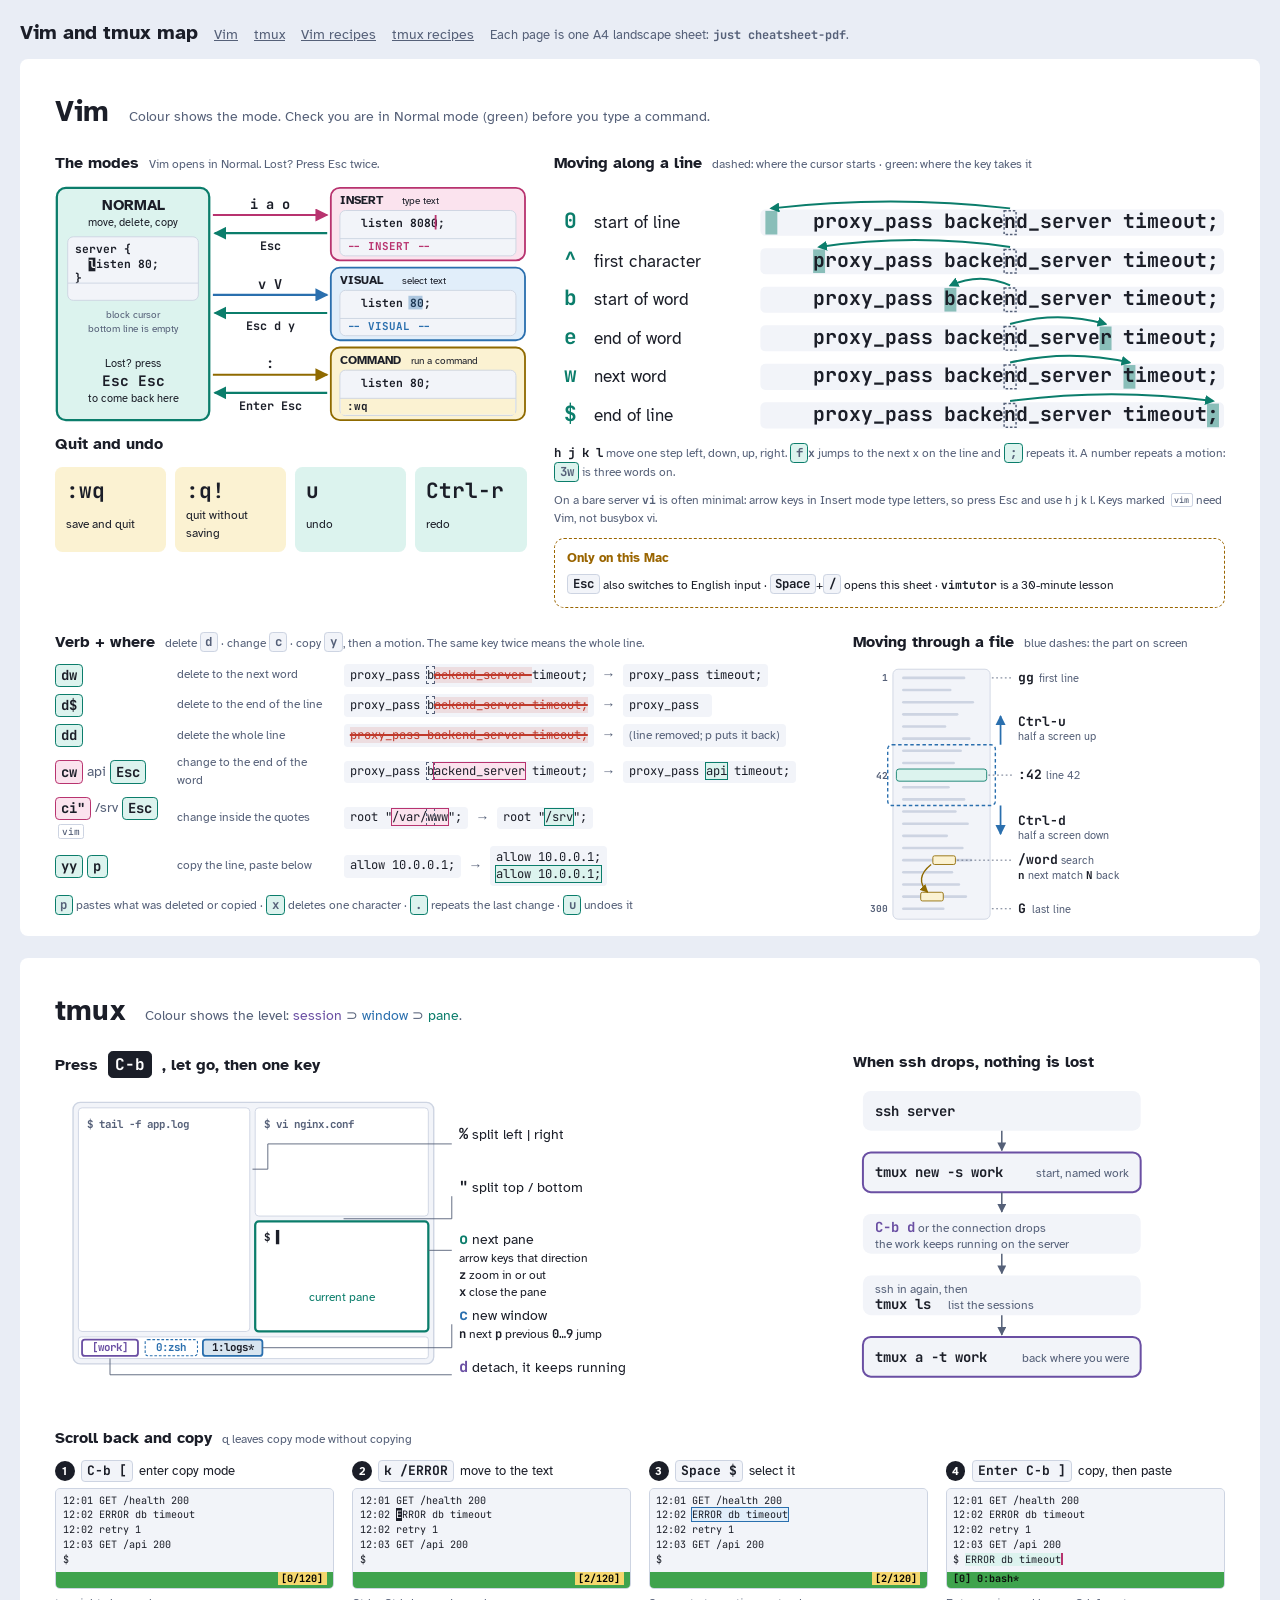
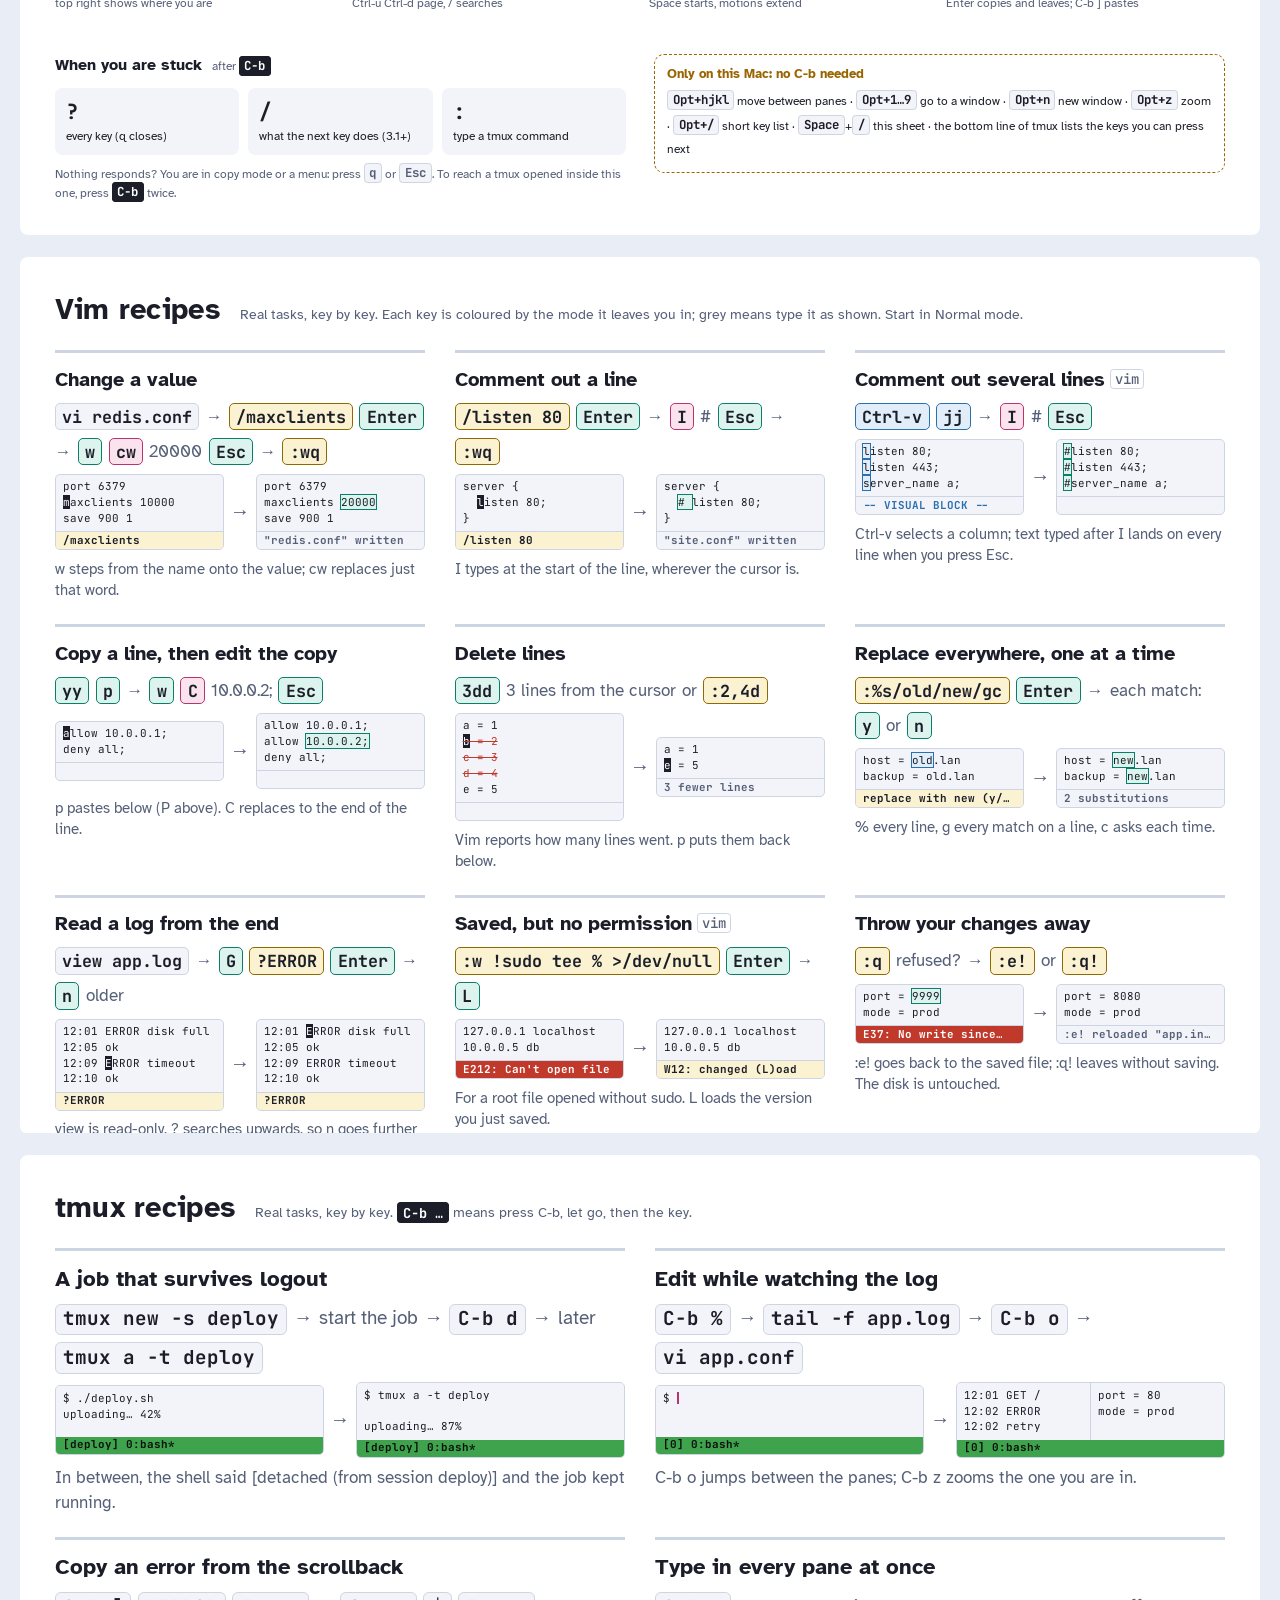
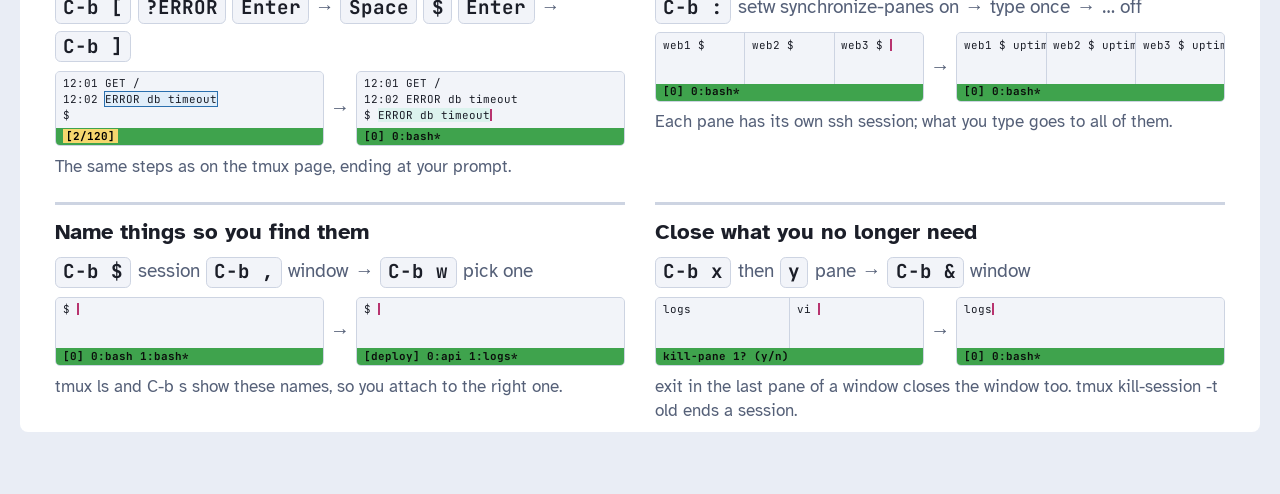
==== commit d6bf1f85: "feat(cheatsheet): show each mode's screen and draw the recipes as before and after The modes are dra" ====
--- a/cheatsheet/index.html
+++ b/cheatsheet/index.html
@@ -108,8 +108,8 @@
 .mac p { line-height: 1.9; }
 
 /* tmux page */
-.tmuxgrid { grid-template-areas: "a a a a a a a a b b b b" "c c c c c c d d d d d d" "e e e e e e e e e e e e"; grid-template-rows: auto auto auto; align-content: space-between; }
-.tmuxgrid .area-a { grid-area: a; } .tmuxgrid .area-b { grid-area: b; } .tmuxgrid .area-c { grid-area: c; } .tmuxgrid .area-d { grid-area: d; } .tmuxgrid .area-e { grid-area: e; align-self: end; }
+.tmuxgrid { grid-template-areas: "a a a a a a a a b b b b" "c c c c c c c c c c c c" "d d d d d d e e e e e e"; grid-template-rows: auto auto auto; align-content: space-between; }
+.tmuxgrid .area-a { grid-area: a; } .tmuxgrid .area-b { grid-area: b; } .tmuxgrid .area-c { grid-area: c; } .tmuxgrid .area-d { grid-area: d; } .tmuxgrid .area-e { grid-area: e; align-self: start; }
 .strip { display: flex; flex-wrap: wrap; align-items: center; gap: .45cqw .4cqw; }
 .strip.big { font-size: 1.15cqw; }
 
@@ -127,6 +127,33 @@
 .ba { display: grid; grid-template-columns: max-content 1fr; gap: .35cqw 1cqw; background: var(--soft); border-radius: .5cqw; padding: .8cqw 1cqw; font-size: 1.25cqw; align-items: baseline; }
 .ba > span { color: var(--muted); font-size: 1.05cqw; }
 .ba code { font-family: var(--f-key); white-space: pre; }
+
+/* mini screens */
+.scr { font-family: var(--f-key); font-size: .82cqw; line-height: 1.45; background: var(--soft); border: 1px solid var(--line); border-radius: .4cqw; overflow: hidden; display: grid; grid-template-rows: 1fr auto; min-width: 0; }
+.scr .body { padding: .35cqw .55cqw; white-space: pre; overflow: hidden; }
+.scr .st { padding: .05cqw .55cqw; border-top: 1px solid var(--line); white-space: pre; overflow: hidden; text-overflow: ellipsis; color: var(--muted); font-weight: 700; }
+.st.cmd { background: var(--command-bg); color: var(--ink); }
+.st.vis { color: var(--visual); }
+.st.ins { color: var(--insert); }
+.st.err { background: var(--del); color: #fff; }
+.cb { background: var(--ink); color: var(--paper); }
+.ci { display: inline-block; width: 0; height: 1.1em; border-left: 2px solid var(--insert); vertical-align: -.2em; }
+.scr ins { text-decoration: none; background: var(--normal-bg); outline: 1px solid var(--normal); }
+.scr del { color: var(--del); text-decoration: line-through; }
+.vsel, .sel { background: var(--visual-bg); outline: 1px solid var(--visual); }
+.paste { background: var(--normal-bg); }
+.scr.tmx .panes { display: grid; grid-template-columns: 1fr 1fr; gap: 1px; background: var(--line); }
+.scr.tmx .panes:has(> .pane:only-child) { grid-template-columns: 1fr; }
+.scr.tmx .pane { background: var(--soft); padding: .35cqw .55cqw; white-space: pre; overflow: hidden; min-height: 4.6em; }
+.scr.tmx .tbar { background: #3fa34d; color: #0b0f0c; padding: .05cqw .55cqw; white-space: pre; font-weight: 700; }
+.scr.copy .tbar { background: #3fa34d; text-align: right; }
+.pos { background: #f5d76e; color: #000; padding: 0 .3em; }
+.pair { display: grid; grid-template-columns: minmax(0, 1fr) auto minmax(0, 1fr); align-items: center; gap: .5cqw; }
+.to.big { font-size: 1.6cqw; }
+.story { display: grid; grid-template-columns: repeat(4, minmax(0, 1fr)); gap: 1.4cqw; }
+.frame { display: grid; gap: .5cqw; align-content: start; min-width: 0; }
+.frame figcaption { font-size: 1.05cqw; display: flex; flex-wrap: wrap; align-items: baseline; gap: .3cqw .5cqw; }
+.frame figcaption b { display: inline-grid; place-items: center; width: 1.6cqw; height: 1.6cqw; border-radius: 50%; background: var(--ink); color: var(--paper); font-size: .9cqw; }
 
 /* paper */
 @page { size: A4 landscape; margin: 8mm; }
@@ -148,6 +175,8 @@
 }
 
 .vimgrid .area-d svg { width: auto; height: 21cqw; max-width: 100%; }
+.tmuxgrid .area-a svg, .tmuxgrid .area-b svg { width: auto; height: 24cqw; max-width: 100%; }
+.recipe .scr { font-size: .88cqw; }
 
 </style>
 </head>
@@ -158,9 +187,9 @@
   <header class="ph"><h2 id="vim-h">Vim</h2><p>Colour shows the mode. Check you are in Normal mode (green) before you type a command.</p></header>
   <div class="g vimgrid">
     <div class="cell area-a"><h3>The modes <small>Vim opens in Normal. Lost? Press Esc twice.</small></h3>
-      <svg viewBox="0 0 520 236" role="img" aria-label="Vim starts in Normal mode. i, a or o goes to Insert mode and Esc comes back. v or V goes to Visual mode; Esc, d or y comes back. A colon goes to Command mode; Enter runs the command and Esc cancels, both come back to Normal.">
+      <svg viewBox="0 0 520 262" role="img" aria-label="Vim starts in Normal mode, with a block cursor and an empty bottom line. i, a or o goes to Insert mode, where the bottom line shows -- INSERT -- and you type text; Esc comes back. v or V goes to Visual mode, -- VISUAL --, to select text; Esc, d or y comes back. A colon goes to Command mode, where you type the command on the bottom line; Enter or Esc comes back.">
         <defs><marker id="mh" viewBox="0 0 10 10" refX="9" refY="5" markerWidth="6" markerHeight="6" orient="auto"><path d="M0 0 L10 5 L0 10 z" fill="context-stroke"/></marker></defs>
-        <rect x="2" y="8" width="78" height="42" rx="10" fill="var(--normal-bg)" stroke="var(--normal)" stroke-width="2"/><text x="41" y="34" text-anchor="middle" font-size="13" font-weight="700" fill="var(--ink)">NORMAL</text><line x1="82" y1="29" x2="182" y2="29" stroke="var(--insert)" stroke-width="2.4" marker-end="url(#mh)"/><text x="131" y="21" text-anchor="middle" font-size="16" class="mono" fill="var(--ink)">i  a  o</text><rect x="186" y="8" width="128" height="42" rx="10" fill="var(--insert-bg)" stroke="var(--insert)" stroke-width="2"/><text x="250" y="27" text-anchor="middle" font-size="14" font-weight="700" fill="var(--ink)">INSERT</text><text x="250" y="43" text-anchor="middle" font-size="12" class="" fill="var(--ink)">type text</text><line x1="316" y1="29" x2="434" y2="29" stroke="var(--normal)" stroke-width="2.4" marker-end="url(#mh)"/><text x="375" y="21" text-anchor="middle" font-size="14" class="mono" fill="var(--ink)">Esc</text><rect x="438" y="8" width="78" height="42" rx="10" fill="var(--normal-bg)" stroke="var(--normal)" stroke-width="2"/><text x="477" y="34" text-anchor="middle" font-size="13" font-weight="700" fill="var(--ink)">NORMAL</text><text x="2" y="68" font-size="12.5" fill="var(--muted)">i before the cursor, a after it, o on a new line below</text><rect x="2" y="86" width="78" height="42" rx="10" fill="var(--normal-bg)" stroke="var(--normal)" stroke-width="2"/><text x="41" y="112" text-anchor="middle" font-size="13" font-weight="700" fill="var(--ink)">NORMAL</text><line x1="82" y1="107" x2="182" y2="107" stroke="var(--visual)" stroke-width="2.4" marker-end="url(#mh)"/><text x="131" y="99" text-anchor="middle" font-size="16" class="mono" fill="var(--ink)">v  V</text><rect x="186" y="86" width="128" height="42" rx="10" fill="var(--visual-bg)" stroke="var(--visual)" stroke-width="2"/><text x="250" y="105" text-anchor="middle" font-size="14" font-weight="700" fill="var(--ink)">VISUAL</text><text x="250" y="121" text-anchor="middle" font-size="12" class="" fill="var(--ink)">select text</text><line x1="316" y1="107" x2="434" y2="107" stroke="var(--normal)" stroke-width="2.4" marker-end="url(#mh)"/><text x="375" y="99" text-anchor="middle" font-size="14" class="mono" fill="var(--ink)">Esc  or  d / y</text><rect x="438" y="86" width="78" height="42" rx="10" fill="var(--normal-bg)" stroke="var(--normal)" stroke-width="2"/><text x="477" y="112" text-anchor="middle" font-size="13" font-weight="700" fill="var(--ink)">NORMAL</text><text x="2" y="146" font-size="12.5" fill="var(--muted)">v selects characters, V whole lines; d deletes them, y copies</text><rect x="2" y="164" width="78" height="42" rx="10" fill="var(--normal-bg)" stroke="var(--normal)" stroke-width="2"/><text x="41" y="190" text-anchor="middle" font-size="13" font-weight="700" fill="var(--ink)">NORMAL</text><line x1="82" y1="185" x2="182" y2="185" stroke="var(--command)" stroke-width="2.4" marker-end="url(#mh)"/><text x="131" y="177" text-anchor="middle" font-size="16" class="mono" fill="var(--ink)">:</text><rect x="186" y="164" width="128" height="42" rx="10" fill="var(--command-bg)" stroke="var(--command)" stroke-width="2"/><text x="250" y="183" text-anchor="middle" font-size="14" font-weight="700" fill="var(--ink)">COMMAND</text><text x="250" y="199" text-anchor="middle" font-size="12" class="mono" fill="var(--ink)">:w  :q  :42</text><line x1="316" y1="185" x2="434" y2="185" stroke="var(--normal)" stroke-width="2.4" marker-end="url(#mh)"/><text x="375" y="177" text-anchor="middle" font-size="14" class="mono" fill="var(--ink)">Enter / Esc</text><rect x="438" y="164" width="78" height="42" rx="10" fill="var(--normal-bg)" stroke="var(--normal)" stroke-width="2"/><text x="477" y="190" text-anchor="middle" font-size="13" font-weight="700" fill="var(--ink)">NORMAL</text><text x="2" y="224" font-size="12.5" fill="var(--muted)">Enter runs the command, Esc cancels it</text>
+        <rect x="2" y="2" width="168" height="256" rx="10" fill="var(--normal-bg)" stroke="var(--normal)" stroke-width="2.5"/><text x="86" y="26" text-anchor="middle" font-size="16" font-weight="700" fill="var(--ink)">NORMAL</text><text x="86" y="44" text-anchor="middle" font-size="12" fill="var(--ink)">move, delete, copy</text><rect x="14" y="56" width="144" height="70" rx="6" fill="var(--soft)" stroke="var(--line)"/><text x="22" y="74" font-size="12.5" class="mono" fill="var(--ink)" xml:space="preserve">server {</text><text x="22" y="90" font-size="12.5" class="mono" fill="var(--ink)" xml:space="preserve">  listen 80;</text><text x="22" y="106" font-size="12.5" class="mono" fill="var(--ink)" xml:space="preserve">}</text><rect x="15" y="107" width="142" height="18" fill="none"/><line x1="14" y1="107" x2="158" y2="107" stroke="var(--line)"/><text x="22" y="120" font-size="12" class="mono" fill="var(--muted)" font-weight="700" xml:space="preserve"> </text><rect x="37" y="79" width="7.5" height="15" fill="var(--ink)"/><text x="37" y="90" font-size="12.5" class="mono" fill="var(--paper)">l</text><text x="86" y="146" text-anchor="middle" font-size="11.5" fill="var(--muted)">block cursor</text><text x="86" y="161" text-anchor="middle" font-size="11.5" fill="var(--muted)">bottom line is empty</text><text x="86" y="200" text-anchor="middle" font-size="12" fill="var(--ink)">Lost? press</text><text x="86" y="220" text-anchor="middle" font-size="16" class="mono" fill="var(--ink)">Esc  Esc</text><text x="86" y="238" text-anchor="middle" font-size="12" fill="var(--ink)">to come back here</text><line x1="174" y1="32" x2="300" y2="32" stroke="var(--insert)" stroke-width="2.4" marker-end="url(#mh)"/><text x="237" y="25" text-anchor="middle" font-size="15" class="mono" fill="var(--ink)">i  a  o</text><line x1="300" y1="52" x2="176" y2="52" stroke="var(--normal)" stroke-width="2.4" marker-end="url(#mh)"/><text x="237" y="71" text-anchor="middle" font-size="13" class="mono" fill="var(--ink)">Esc</text><rect x="304" y="2" width="214" height="80" rx="10" fill="var(--insert-bg)" stroke="var(--insert)" stroke-width="2"/><text x="314" y="20" font-size="13.5" font-weight="700" fill="var(--ink)">INSERT</text><text x="382" y="20" font-size="11.5" fill="var(--ink)">type text</text><rect x="314" y="27" width="194" height="50" rx="6" fill="var(--soft)" stroke="var(--line)"/><text x="322" y="45" font-size="12.5" class="mono" fill="var(--ink)" xml:space="preserve">  listen 8080;</text><rect x="315" y="58" width="192" height="18" fill="none"/><line x1="314" y1="58" x2="508" y2="58" stroke="var(--line)"/><text x="322" y="71" font-size="12" class="mono" fill="var(--insert)" font-weight="700" xml:space="preserve">-- INSERT --</text><line x1="419.5" y1="32" x2="419.5" y2="48" stroke="var(--insert)" stroke-width="2"/><line x1="174" y1="120" x2="300" y2="120" stroke="var(--visual)" stroke-width="2.4" marker-end="url(#mh)"/><text x="237" y="113" text-anchor="middle" font-size="15" class="mono" fill="var(--ink)">v  V</text><line x1="300" y1="140" x2="176" y2="140" stroke="var(--normal)" stroke-width="2.4" marker-end="url(#mh)"/><text x="237" y="159" text-anchor="middle" font-size="13" class="mono" fill="var(--ink)">Esc  d  y</text><rect x="304" y="90" width="214" height="80" rx="10" fill="var(--visual-bg)" stroke="var(--visual)" stroke-width="2"/><text x="314" y="108" font-size="13.5" font-weight="700" fill="var(--ink)">VISUAL</text><text x="382" y="108" font-size="11.5" fill="var(--ink)">select text</text><rect x="314" y="115" width="194" height="50" rx="6" fill="var(--soft)" stroke="var(--line)"/><text x="322" y="133" font-size="12.5" class="mono" fill="var(--ink)" xml:space="preserve">  listen 80;</text><rect x="315" y="146" width="192" height="18" fill="none"/><line x1="314" y1="146" x2="508" y2="146" stroke="var(--line)"/><text x="322" y="159" font-size="12" class="mono" fill="var(--visual)" font-weight="700" xml:space="preserve">-- VISUAL --</text><rect x="389.5" y="121" width="15.5" height="15" fill="var(--visual)" opacity=".35"/><line x1="174" y1="208" x2="300" y2="208" stroke="var(--command)" stroke-width="2.4" marker-end="url(#mh)"/><text x="237" y="201" text-anchor="middle" font-size="15" class="mono" fill="var(--ink)">:</text><line x1="300" y1="228" x2="176" y2="228" stroke="var(--normal)" stroke-width="2.4" marker-end="url(#mh)"/><text x="237" y="247" text-anchor="middle" font-size="13" class="mono" fill="var(--ink)">Enter  Esc</text><rect x="304" y="178" width="214" height="80" rx="10" fill="var(--command-bg)" stroke="var(--command)" stroke-width="2"/><text x="314" y="196" font-size="13.5" font-weight="700" fill="var(--ink)">COMMAND</text><text x="392" y="196" font-size="11.5" fill="var(--ink)">run a command</text><rect x="314" y="203" width="194" height="50" rx="6" fill="var(--soft)" stroke="var(--line)"/><text x="322" y="221" font-size="12.5" class="mono" fill="var(--ink)" xml:space="preserve">  listen 80;</text><rect x="315" y="234" width="192" height="18" fill="var(--command-bg)"/><line x1="314" y1="234" x2="508" y2="234" stroke="var(--line)"/><text x="322" y="247" font-size="12" class="mono" fill="var(--ink)" font-weight="700" xml:space="preserve">:wq</text>
       </svg>
       <h3>Quit and undo</h3>
       <div class="ess four">
@@ -288,9 +317,24 @@
         </g>
       </svg>
     </figure>
-    <div class="cell area-c"><h3>Scroll back and copy</h3>
-      <div class="strip big"><span class="k pre">C-b [</span><span class="to">→</span><em>move</em><span class="k">Ctrl-u</span><span class="k">Ctrl-d</span><span class="k">/word</span><span class="to">→</span><span class="k">Space</span><em>start selecting</em><span class="to">→</span><span class="k">Enter</span><em>copy</em><span class="to">→</span><span class="k pre">C-b ]</span><em>paste</em></div>
-      <p class="cap">Press <span class="k">q</span> to leave without copying. A server's tmux uses these vi keys only if EDITOR or VISUAL contained vi when it started; switch with <kbd>C-b :</kbd> <kbd>setw -g mode-keys vi</kbd>.</p>
+    <div class="cell area-c"><h3>Scroll back and copy <small>q leaves copy mode without copying</small></h3>
+      <div class="story"><figure class="frame"><figcaption><b>1</b> <span class="k">C-b [</span> enter copy mode</figcaption><div class="scr tmx copy"><div class="panes"><div class="pane on">12:01 GET /health 200
+12:02 ERROR db timeout
+12:02 retry 1
+12:03 GET /api 200
+$ </div></div><div class="tbar"><span class="pos">[0/120]</span></div></div><p class="cap">top right shows where you are</p></figure><figure class="frame"><figcaption><b>2</b> <span class="k">k  /ERROR</span> move to the text</figcaption><div class="scr tmx copy"><div class="panes"><div class="pane on">12:01 GET /health 200
+12:02 <span class="cb">E</span>RROR db timeout
+12:02 retry 1
+12:03 GET /api 200
+$ </div></div><div class="tbar"><span class="pos">[2/120]</span></div></div><p class="cap">Ctrl-u Ctrl-d page, / searches</p></figure><figure class="frame"><figcaption><b>3</b> <span class="k">Space  $</span> select it</figcaption><div class="scr tmx copy"><div class="panes"><div class="pane on">12:01 GET /health 200
+12:02 <span class="sel">ERROR db timeout</span>
+12:02 retry 1
+12:03 GET /api 200
+$ </div></div><div class="tbar"><span class="pos">[2/120]</span></div></div><p class="cap">Space starts, motions extend</p></figure><figure class="frame"><figcaption><b>4</b> <span class="k">Enter  C-b ]</span> copy, then paste</figcaption><div class="scr tmx "><div class="panes"><div class="pane on">12:01 GET /health 200
+12:02 ERROR db timeout
+12:02 retry 1
+12:03 GET /api 200
+$ <span class="paste">ERROR db timeout</span><span class="ci"></span></div></div><div class="tbar"><b>[0]</b> 0:bash*</div></div><p class="cap">Enter copies and leaves; C-b ] pastes</p></figure></div>
     </div>
     <div class="cell area-d"><h3>When you are stuck <small>after <span class="k pre">C-b</span></small></h3>
       <div class="ess three">
@@ -308,7 +352,39 @@
 <section class="page" id="vim-recipes" aria-labelledby="vim-recipes-h">
   <header class="ph"><h2 id="vim-recipes-h">Vim recipes</h2><p>Real tasks, key by key. Each key is coloured by the mode it leaves you in; grey means type it as shown. Start in Normal mode.</p></header>
   <div class="g recipes r3">
-    <article class="recipe"><h4>Change a value</h4><div class="strip"><span class="k">vi nginx.conf</span><span class="to">→</span><span class="k c">/worker_conn</span><span class="k n">Enter</span><span class="to">→</span><span class="k n">w</span><span class="k i">cw</span><em>2048</em><span class="k n">Esc</span><span class="to">→</span><span class="k c">:wq</span></div><div class="ba"><span>before</span><code>worker_connections <mark>1024</mark>;</code><span>after</span><code>worker_connections <ins>2048</ins>;</code></div><p class="why">w steps from the name onto the value; cw replaces just that word.</p></article><article class="recipe"><h4>Comment out a line</h4><div class="strip"><span class="k c">/listen 80</span><span class="k n">Enter</span><span class="to">→</span><span class="k i">I</span><em>#</em><span class="k n">Esc</span><span class="to">→</span><span class="k c">:wq</span></div><div class="ba"><span>before</span><code>    listen 80;</code><span>after</span><code>    <ins>#</ins> listen 80;</code></div><p class="why">I types at the start of the line, wherever the cursor is.</p></article><article class="recipe"><h4>Comment out several lines<span class="vimtag">vim</span></h4><div class="strip"><span class="k v">Ctrl-v</span><span class="k v">jjj</span><span class="to">→</span><span class="k i">I</span><em>#</em><span class="k n">Esc</span></div><div class="ba"><span>before</span><code>listen 80;<br>listen 443;<br>server_name old;</code><span>after</span><code><ins>#</ins>listen 80;<br><ins>#</ins>listen 443;<br><ins>#</ins>server_name old;</code></div><p class="why">Ctrl-v selects a column. What you type after I appears on every line when you press Esc.</p></article><article class="recipe"><h4>Copy a line, then edit the copy</h4><div class="strip"><span class="k n">yy</span><span class="k n">p</span><span class="to">→</span><span class="k n">w</span><span class="k i">C</span><em>10.0.0.2;</em><span class="k n">Esc</span></div><div class="ba"><span>before</span><code>allow 10.0.0.1;</code><span>after</span><code>allow 10.0.0.1;<br>allow <ins>10.0.0.2;</ins></code></div><p class="why">p pastes below the cursor, P above. C replaces everything to the end of the line.</p></article><article class="recipe"><h4>Delete lines</h4><div class="strip"><span class="k n">5dd</span><em>5 lines from here</em><em>or</em><span class="k c">:10,20d</span><em>lines 10–20</em></div><p class="why">Line numbers help here: :set nu shows them.</p></article><article class="recipe"><h4>Replace everywhere, one at a time</h4><div class="strip"><span class="k c">:%s/old/new/gc</span><span class="k n">Enter</span><span class="to">→</span><em>answer</em><span class="k n">y</span><em>or</em><span class="k n">n</span></div><p class="why">% means every line, g every match on a line, c asks each time. Without c, all are replaced at once.</p></article><article class="recipe"><h4>Read a log from the end</h4><div class="strip"><span class="k">view app.log</span><span class="to">→</span><span class="k n">G</span><span class="k c">?ERROR</span><span class="k n">Enter</span><span class="to">→</span><span class="k n">n</span><em>older</em><span class="k n">N</span><em>newer</em></div><p class="why">view opens read-only. ? searches upwards, so n keeps going back in time. Leave with :q.</p></article><article class="recipe"><h4>Saved, but no permission<span class="vimtag">vim</span></h4><div class="strip"><span class="k c">:w !sudo tee % &gt;/dev/null</span><span class="k n">Enter</span><span class="to">→</span><span class="k n">L</span></div><p class="why">For a root file opened without sudo. Vim then warns that the file changed: L loads the saved version.</p></article><article class="recipe"><h4>Throw your changes away</h4><div class="strip"><span class="k c">:e!</span><em>back to the saved file</em><em>or</em><span class="k c">:q!</span><em>just leave</em></div><p class="why">Nothing reaches the disk until :w, so the file is untouched either way.</p></article>
+    <article class="recipe"><h4>Change a value</h4><div class="strip"><span class="k">vi redis.conf</span><span class="to">→</span><span class="k c">/maxclients</span><span class="k n">Enter</span><span class="to">→</span><span class="k n">w</span><span class="k i">cw</span><em>20000</em><span class="k n">Esc</span><span class="to">→</span><span class="k c">:wq</span></div><div class="pair"><div class="scr "><div class="body">port 6379
+<span class="cb">m</span>axclients 10000
+save 900 1</div><div class="st cmd">/maxclients</div></div><span class="to big">→</span><div class="scr "><div class="body">port 6379
+maxclients <ins>20000</ins>
+save 900 1</div><div class="st ">"redis.conf" written</div></div></div><p class="why">w steps from the name onto the value; cw replaces just that word.</p></article><article class="recipe"><h4>Comment out a line</h4><div class="strip"><span class="k c">/listen 80</span><span class="k n">Enter</span><span class="to">→</span><span class="k i">I</span><em>#</em><span class="k n">Esc</span><span class="to">→</span><span class="k c">:wq</span></div><div class="pair"><div class="scr "><div class="body">server {
+  <span class="cb">l</span>isten 80;
+}</div><div class="st cmd">/listen 80</div></div><span class="to big">→</span><div class="scr "><div class="body">server {
+  <ins># </ins>listen 80;
+}</div><div class="st ">"site.conf" written</div></div></div><p class="why">I types at the start of the line, wherever the cursor is.</p></article><article class="recipe"><h4>Comment out several lines<span class="vimtag">vim</span></h4><div class="strip"><span class="k v">Ctrl-v</span><span class="k v">jj</span><span class="to">→</span><span class="k i">I</span><em>#</em><span class="k n">Esc</span></div><div class="pair"><div class="scr "><div class="body"><span class="vsel">l</span>isten 80;
+<span class="vsel">l</span>isten 443;
+<span class="vsel">s</span>erver_name a;</div><div class="st vis">-- VISUAL BLOCK --</div></div><span class="to big">→</span><div class="scr "><div class="body"><ins>#</ins>listen 80;
+<ins>#</ins>listen 443;
+<ins>#</ins>server_name a;</div><div class="st ">&nbsp;</div></div></div><p class="why">Ctrl-v selects a column; text typed after I lands on every line when you press Esc.</p></article><article class="recipe"><h4>Copy a line, then edit the copy</h4><div class="strip"><span class="k n">yy</span><span class="k n">p</span><span class="to">→</span><span class="k n">w</span><span class="k i">C</span><em>10.0.0.2;</em><span class="k n">Esc</span></div><div class="pair"><div class="scr "><div class="body"><span class="cb">a</span>llow 10.0.0.1;
+deny all;</div><div class="st ">&nbsp;</div></div><span class="to big">→</span><div class="scr "><div class="body">allow 10.0.0.1;
+allow <ins>10.0.0.2;</ins>
+deny all;</div><div class="st ">&nbsp;</div></div></div><p class="why">p pastes below (P above). C replaces to the end of the line.</p></article><article class="recipe"><h4>Delete lines</h4><div class="strip"><span class="k n">3dd</span><em>3 lines from the cursor</em><em>or</em><span class="k c">:2,4d</span></div><div class="pair"><div class="scr "><div class="body">a = 1
+<del><span class="cb">b</span> = 2</del>
+<del>c = 3</del>
+<del>d = 4</del>
+e = 5</div><div class="st ">&nbsp;</div></div><span class="to big">→</span><div class="scr "><div class="body">a = 1
+<span class="cb">e</span> = 5</div><div class="st ">3 fewer lines</div></div></div><p class="why">Vim reports how many lines went. p puts them back below.</p></article><article class="recipe"><h4>Replace everywhere, one at a time</h4><div class="strip"><span class="k c">:%s/old/new/gc</span><span class="k n">Enter</span><span class="to">→</span><em>each match:</em><span class="k n">y</span><em>or</em><span class="k n">n</span></div><div class="pair"><div class="scr "><div class="body">host = <span class="vsel">old</span>.lan
+backup = old.lan</div><div class="st cmd">replace with new (y/n)?</div></div><span class="to big">→</span><div class="scr "><div class="body">host = <ins>new</ins>.lan
+backup = <ins>new</ins>.lan</div><div class="st ">2 substitutions</div></div></div><p class="why">% every line, g every match on a line, c asks each time.</p></article><article class="recipe"><h4>Read a log from the end</h4><div class="strip"><span class="k">view app.log</span><span class="to">→</span><span class="k n">G</span><span class="k c">?ERROR</span><span class="k n">Enter</span><span class="to">→</span><span class="k n">n</span><em>older</em></div><div class="pair"><div class="scr "><div class="body">12:01 ERROR disk full
+12:05 ok
+12:09 <span class="cb">E</span>RROR timeout
+12:10 ok</div><div class="st cmd">?ERROR</div></div><span class="to big">→</span><div class="scr "><div class="body">12:01 <span class="cb">E</span>RROR disk full
+12:05 ok
+12:09 ERROR timeout
+12:10 ok</div><div class="st cmd">?ERROR</div></div></div><p class="why">view is read-only. ? searches upwards, so n goes further back. :q leaves.</p></article><article class="recipe"><h4>Saved, but no permission<span class="vimtag">vim</span></h4><div class="strip"><span class="k c">:w !sudo tee % &gt;/dev/null</span><span class="k n">Enter</span><span class="to">→</span><span class="k n">L</span></div><div class="pair"><div class="scr "><div class="body">127.0.0.1 localhost
+10.0.0.5 db</div><div class="st err">E212: Can't open file</div></div><span class="to big">→</span><div class="scr "><div class="body">127.0.0.1 localhost
+10.0.0.5 db</div><div class="st cmd">W12: changed (L)oad</div></div></div><p class="why">For a root file opened without sudo. L loads the version you just saved.</p></article><article class="recipe"><h4>Throw your changes away</h4><div class="strip"><span class="k c">:q</span><em>refused?</em><span class="to">→</span><span class="k c">:e!</span><em>or</em><span class="k c">:q!</span></div><div class="pair"><div class="scr "><div class="body">port = <ins>9999</ins>
+mode = prod</div><div class="st err">E37: No write since…</div></div><span class="to big">→</span><div class="scr "><div class="body">port = 8080
+mode = prod</div><div class="st ">:e! reloaded "app.ini"</div></div></div><p class="why">:e! goes back to the saved file; :q! leaves without saving. The disk is untouched.</p></article>
   </div>
 </section>
 </div></div>
@@ -316,7 +392,17 @@
 <section class="page" id="tmux-recipes" aria-labelledby="tmux-recipes-h">
   <header class="ph"><h2 id="tmux-recipes-h">tmux recipes</h2><p>Real tasks, key by key. <span class="k pre">C-b …</span> means press C-b, let go, then the key.</p></header>
   <div class="g recipes t3">
-    <article class="recipe"><h4>A job that survives logout</h4><div class="strip"><span class="k">tmux new -s deploy</span><span class="to">→</span><em>start the job</em><span class="to">→</span><span class="k">C-b d</span><span class="to">→</span><em>later</em><span class="k">tmux a -t deploy</span></div><p class="why">The job keeps running on the server after you detach or the connection drops.</p></article><article class="recipe"><h4>Edit while watching the log</h4><div class="strip"><span class="k">C-b %</span><span class="to">→</span><span class="k">tail -f app.log</span><span class="to">→</span><span class="k">C-b o</span><span class="to">→</span><span class="k">vi app.conf</span></div><p class="why">C-b o switches between the two panes; C-b z zooms the one you are in.</p></article><article class="recipe"><h4>Copy an error from the scrollback</h4><div class="strip"><span class="k">C-b [</span><span class="k">?error</span><span class="k">Enter</span><span class="to">→</span><span class="k">Space</span><span class="k">$</span><span class="k">Enter</span><span class="to">→</span><span class="k">C-b ]</span></div><p class="why">With vi keys: Space starts the selection, $ extends it to the line end, Enter copies, C-b ] pastes.</p></article><article class="recipe"><h4>Type in every pane at once</h4><div class="strip"><span class="k">C-b :</span><em>setw synchronize-panes on</em><span class="to">→</span><em>type</em><span class="to">→</span><em>… off</em></div><p class="why">Runs the same command on several servers, each ssh-ed in its own pane.</p></article><article class="recipe"><h4>Name things so you find them</h4><div class="strip"><span class="k">C-b ,</span><em>window</em><span class="k">C-b $</span><em>session</em><span class="to">→</span><span class="k">C-b w</span><em>pick one</em></div><p class="why">tmux ls and C-b s show the names too.</p></article><article class="recipe"><h4>Close what you no longer need</h4><div class="strip"><span class="k">C-b x</span><em>pane</em><span class="k">C-b &amp;</span><em>window</em><em>then</em><span class="k">y</span><span class="to">→</span><span class="k">tmux kill-session -t old</span></div><p class="why">Typing exit in the last pane of a window closes the window as well.</p></article>
+    <article class="recipe"><h4>A job that survives logout</h4><div class="strip"><span class="k">tmux new -s deploy</span><span class="to">→</span><em>start the job</em><span class="to">→</span><span class="k">C-b d</span><span class="to">→</span><em>later</em><span class="k">tmux a -t deploy</span></div><div class="pair"><div class="scr tmx "><div class="panes"><div class="pane on">$ ./deploy.sh
+uploading… 42%</div></div><div class="tbar"><b>[deploy]</b> 0:bash*</div></div><span class="to big">→</span><div class="scr tmx "><div class="panes"><div class="pane on">$ tmux a -t deploy
+
+uploading… 87%</div></div><div class="tbar"><b>[deploy]</b> 0:bash*</div></div></div><p class="why">In between, the shell said [detached (from session deploy)] and the job kept running.</p></article><article class="recipe"><h4>Edit while watching the log</h4><div class="strip"><span class="k">C-b %</span><span class="to">→</span><span class="k">tail -f app.log</span><span class="to">→</span><span class="k">C-b o</span><span class="to">→</span><span class="k">vi app.conf</span></div><div class="pair"><div class="scr tmx "><div class="panes"><div class="pane on">$ <span class="ci"></span></div></div><div class="tbar"><b>[0]</b> 0:bash*</div></div><span class="to big">→</span><div class="scr tmx "><div class="panes"><div class="pane">12:01 GET /
+12:02 ERROR
+12:02 retry</div><div class="pane on">port = 80
+mode = prod</div></div><div class="tbar"><b>[0]</b> 0:bash*</div></div></div><p class="why">C-b o jumps between the panes; C-b z zooms the one you are in.</p></article><article class="recipe"><h4>Copy an error from the scrollback</h4><div class="strip"><span class="k">C-b [</span><span class="k">?ERROR</span><span class="k">Enter</span><span class="to">→</span><span class="k">Space</span><span class="k">$</span><span class="k">Enter</span><span class="to">→</span><span class="k">C-b ]</span></div><div class="pair"><div class="scr tmx "><div class="panes"><div class="pane on">12:01 GET /
+12:02 <span class="sel">ERROR db timeout</span>
+$ </div></div><div class="tbar"><span class="pos">[2/120]</span></div></div><span class="to big">→</span><div class="scr tmx "><div class="panes"><div class="pane on">12:01 GET /
+12:02 ERROR db timeout
+$ <span class="paste">ERROR db timeout</span><span class="ci"></span></div></div><div class="tbar"><b>[0]</b> 0:bash*</div></div></div><p class="why">The same steps as on the tmux page, ending at your prompt.</p></article><article class="recipe"><h4>Type in every pane at once</h4><div class="strip"><span class="k">C-b :</span><em>setw synchronize-panes on</em><span class="to">→</span><em>type once</em><span class="to">→</span><em>… off</em></div><div class="pair"><div class="scr tmx "><div class="panes" style="grid-template-columns: 1fr 1fr 1fr"><div class="pane">web1 $ </div><div class="pane">web2 $ </div><div class="pane on">web3 $ <span class="ci"></span></div></div><div class="tbar"><b>[0]</b> 0:bash*</div></div><span class="to big">→</span><div class="scr tmx "><div class="panes" style="grid-template-columns: 1fr 1fr 1fr"><div class="pane">web1 $ uptime</div><div class="pane">web2 $ uptime</div><div class="pane on">web3 $ uptime<span class="ci"></span></div></div><div class="tbar"><b>[0]</b> 0:bash*</div></div></div><p class="why">Each pane has its own ssh session; what you type goes to all of them.</p></article><article class="recipe"><h4>Name things so you find them</h4><div class="strip"><span class="k">C-b $</span><em>session</em><span class="k">C-b ,</span><em>window</em><span class="to">→</span><span class="k">C-b w</span><em>pick one</em></div><div class="pair"><div class="scr tmx "><div class="panes"><div class="pane on">$ <span class="ci"></span></div></div><div class="tbar"><b>[0]</b> 0:bash 1:bash*</div></div><span class="to big">→</span><div class="scr tmx "><div class="panes"><div class="pane on">$ <span class="ci"></span></div></div><div class="tbar"><b>[deploy]</b> 0:api 1:logs*</div></div></div><p class="why">tmux ls and C-b s show these names, so you attach to the right one.</p></article><article class="recipe"><h4>Close what you no longer need</h4><div class="strip"><span class="k">C-b x</span><em>then</em><span class="k">y</span><em>pane</em><span class="to">→</span><span class="k">C-b &amp;</span><em>window</em></div><div class="pair"><div class="scr tmx "><div class="panes"><div class="pane">logs</div><div class="pane on">vi <span class="ci"></span></div></div><div class="tbar">kill-pane 1? (y/n)</div></div><span class="to big">→</span><div class="scr tmx "><div class="panes"><div class="pane on">logs<span class="ci"></span></div></div><div class="tbar"><b>[0]</b> 0:bash*</div></div></div><p class="why">exit in the last pane of a window closes the window too. tmux kill-session -t old ends a session.</p></article>
   </div>
 </section>
 </div></div>
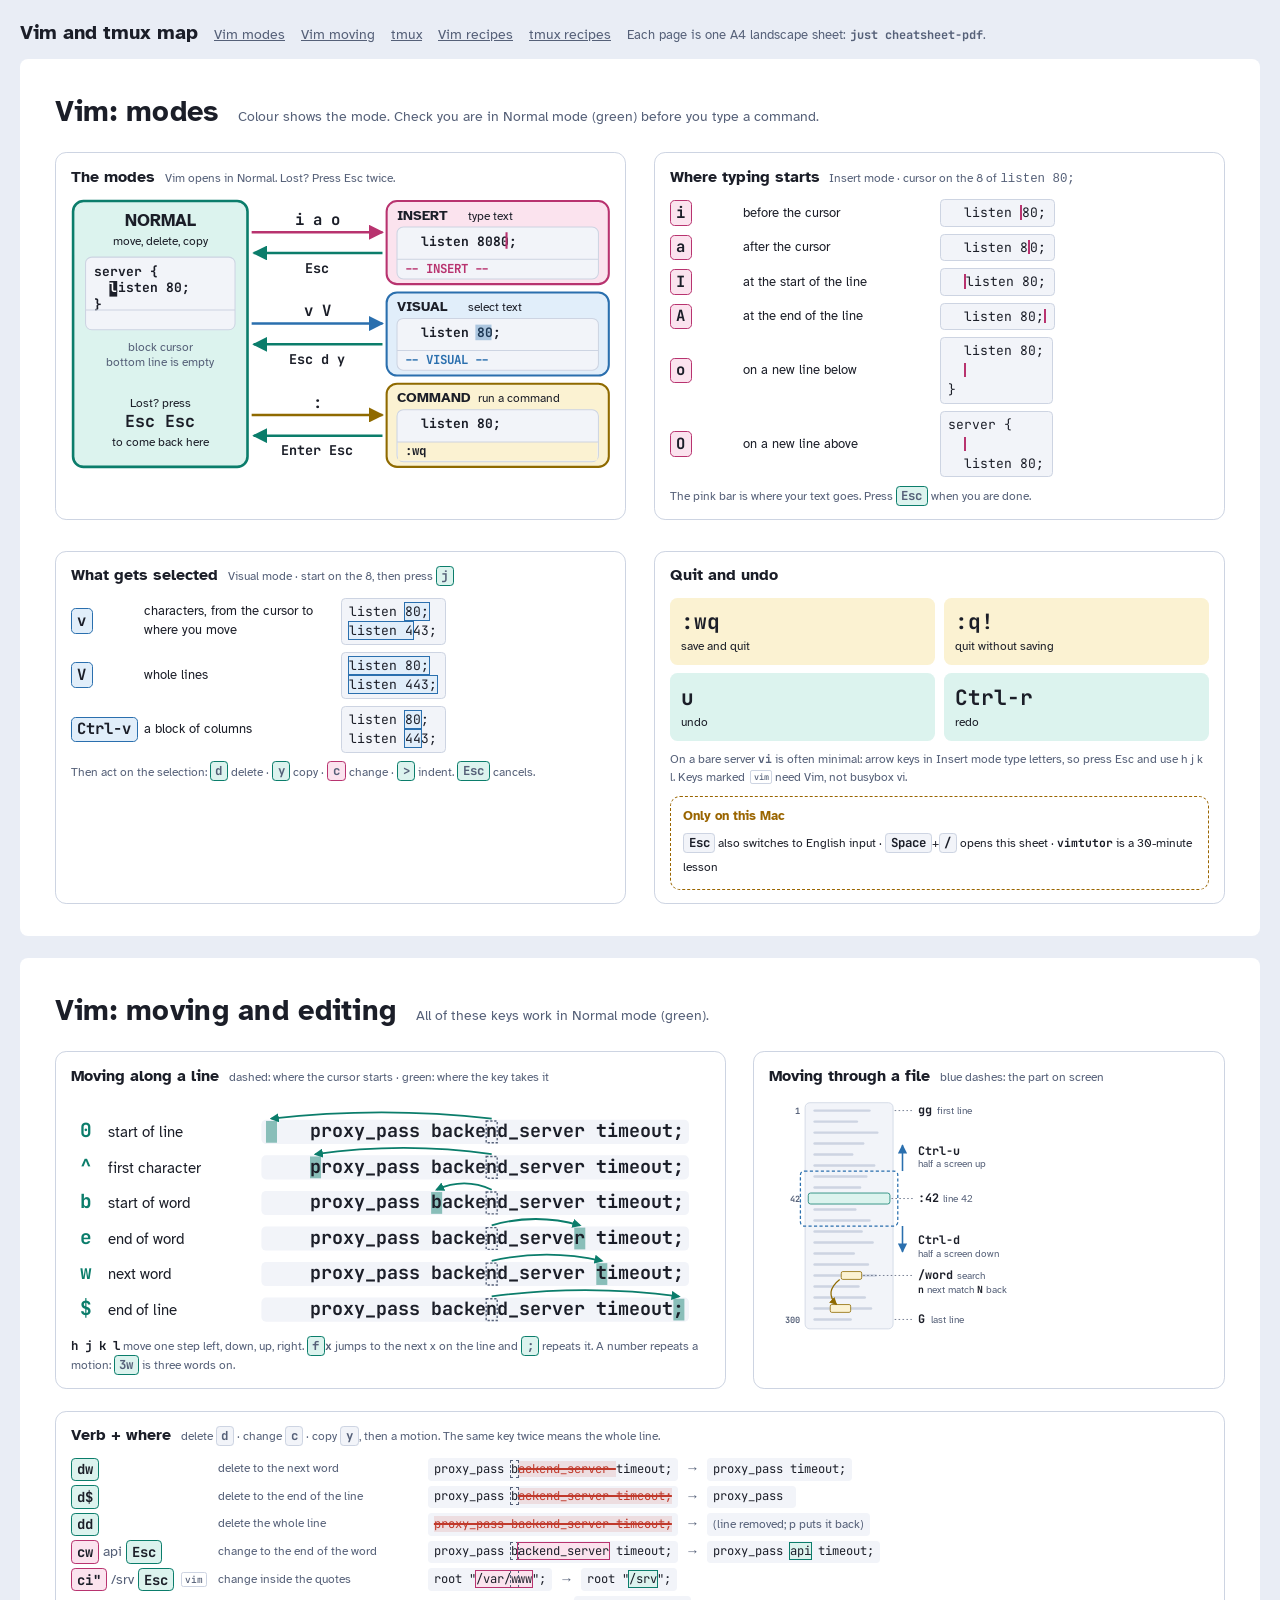
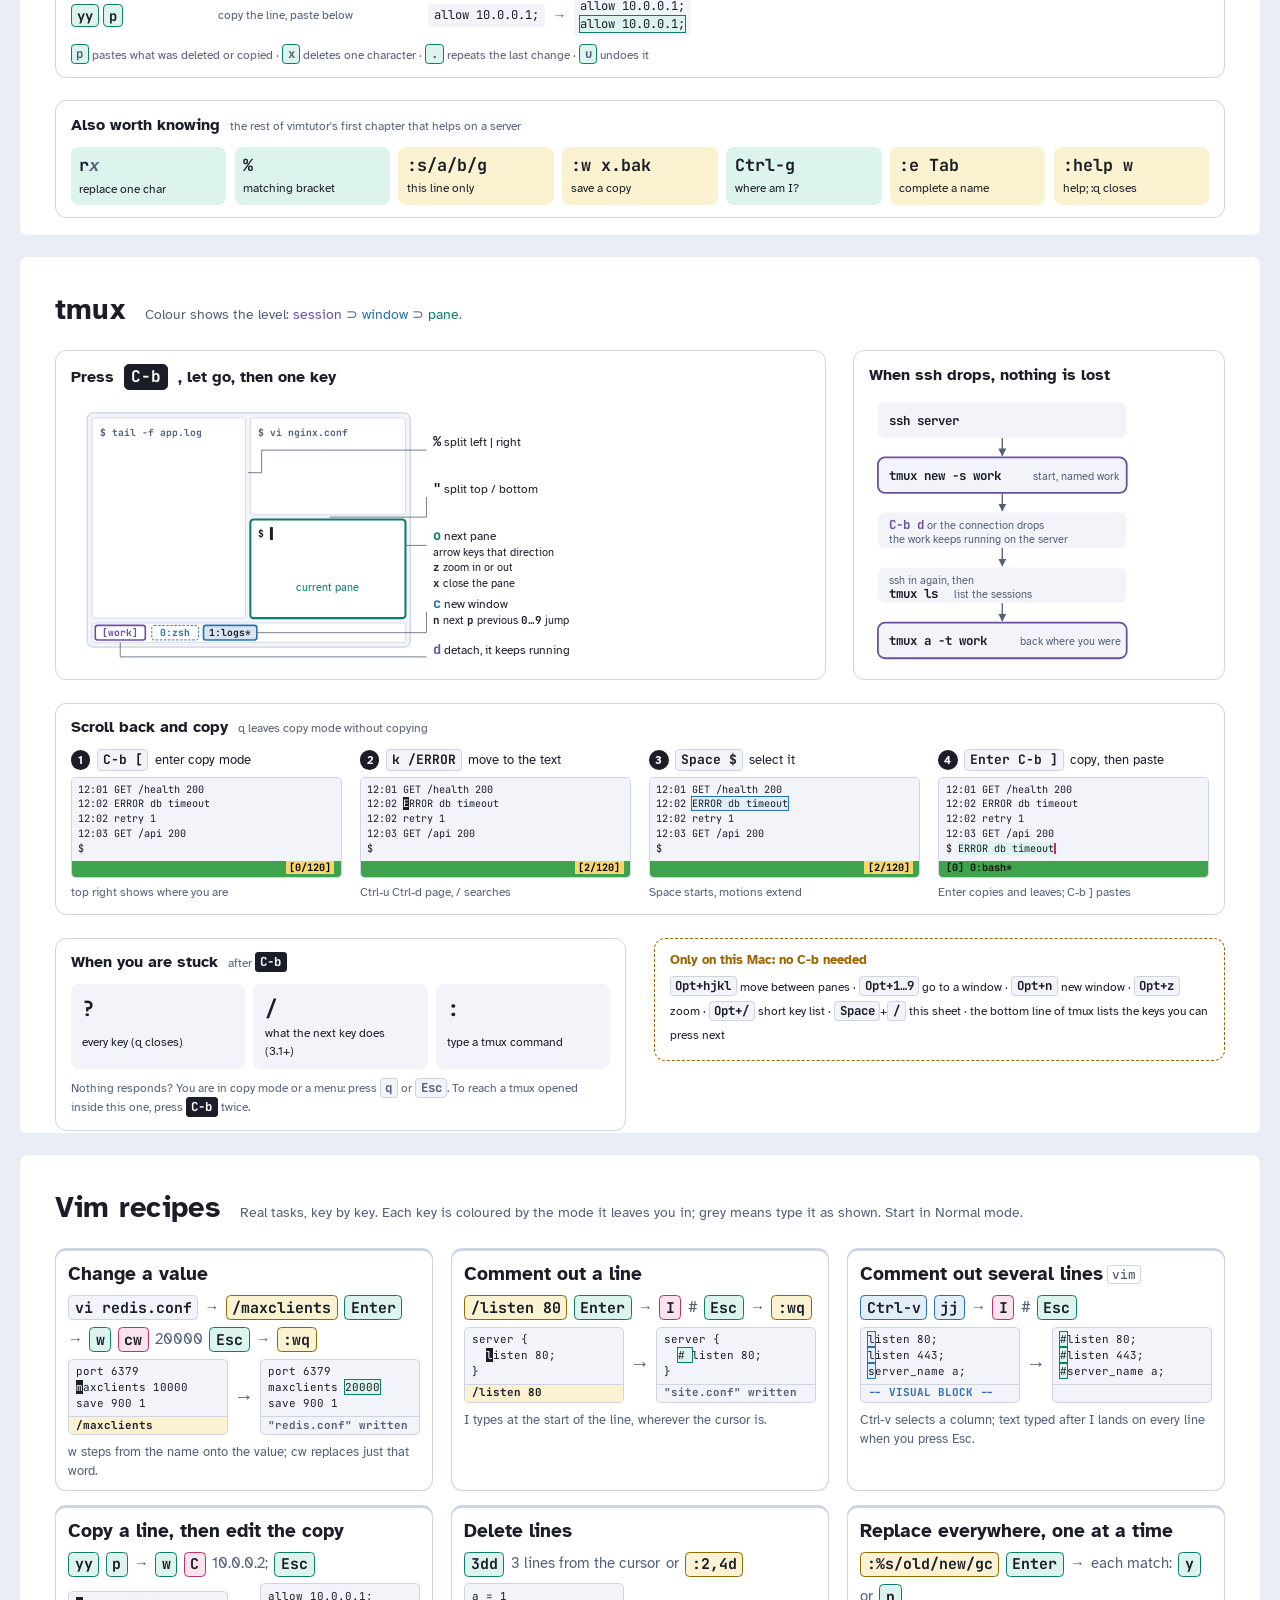
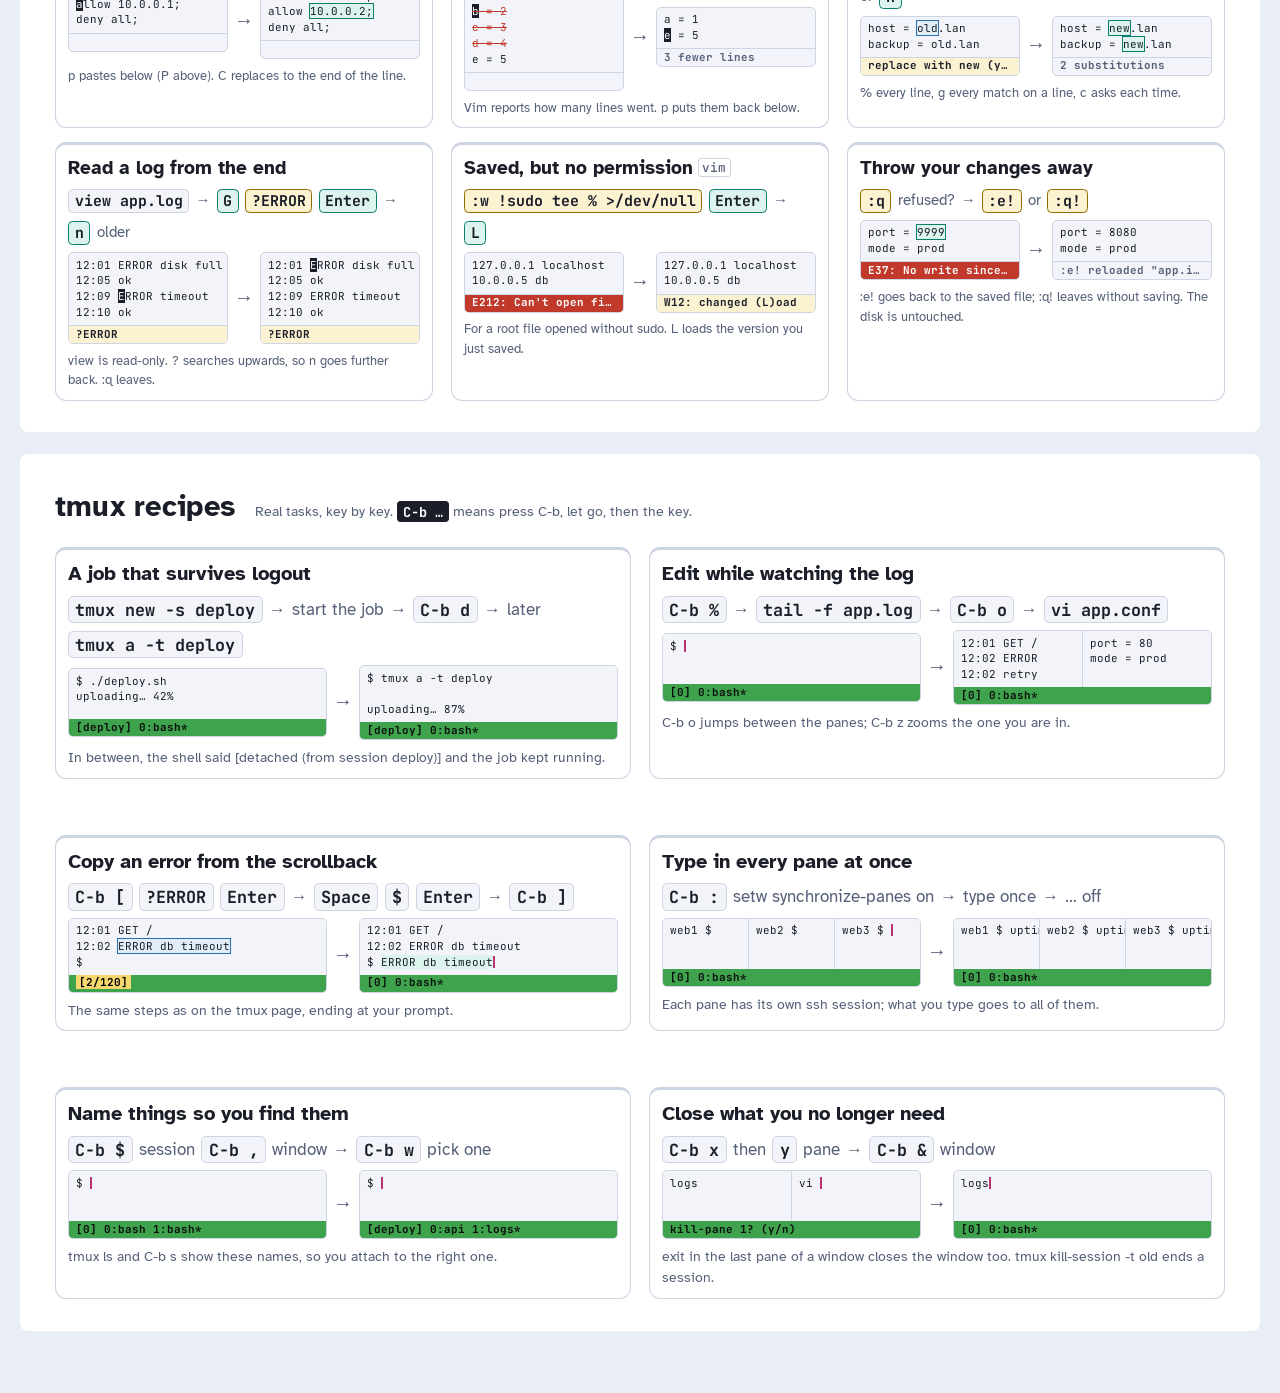
==== commit 3a5f386d: "feat(cheatsheet): split Vim into modes and editing, frame each section The modes page adds where i, " ====
--- a/cheatsheet/index.html
+++ b/cheatsheet/index.html
@@ -5,8 +5,8 @@
 <meta name="viewport" content="width=device-width, initial-scale=1">
 <title>Vim and tmux map</title>
 <!--
-  Four A4 landscape pages that look the same on screen and on paper
-  (just cheatsheet-pdf): Vim, tmux, Vim recipes, tmux recipes. Sizes are in
+  Five A4 landscape pages that look the same on screen and on paper
+  (just cheatsheet-pdf): Vim modes, Vim moving and editing, tmux, Vim recipes, tmux recipes. Sizes are in
   cqw (a share of the page width), so the screen shows the printed page scaled.
   Colour means mode in Vim (normal, insert, visual, command) and level in tmux
   (session, window, pane). Dashed boxes are Mac-only; everything else works on
@@ -96,6 +96,9 @@
 code .cur { outline: 1.5px dashed var(--muted); }
 code .gone { font-family: var(--f-ui); color: var(--muted); }
 .ess { display: grid; grid-template-columns: repeat(2, minmax(0, 1fr)); gap: .7cqw; }
+.ess.seven { grid-template-columns: repeat(7, minmax(0, 1fr)); }
+.ess.seven b { font-size: 1.35cqw; }
+.ess b em { color: var(--muted); font-style: italic; }
 .ess.four { grid-template-columns: repeat(4, minmax(0, 1fr)); }
 .ess.three { grid-template-columns: repeat(3, minmax(0, 1fr)); }
 .ess div { border-radius: .6cqw; padding: .7cqw .9cqw; display: grid; gap: .1cqw; background: var(--soft); }
@@ -106,6 +109,25 @@
 .mac { border: 1.5px dashed var(--mac); border-radius: .8cqw; padding: .8cqw 1cqw; display: grid; gap: .4cqw; font-size: 1cqw; }
 .mac h4 { color: var(--mac); font-size: 1.05cqw; }
 .mac p { line-height: 1.9; }
+
+/* Vim modes page */
+.modesgrid { grid-template-areas: "a a a a a a b b b b b b" "c c c c c c d d d d d d"; grid-template-rows: auto auto; align-content: space-between; }
+.modesgrid .area-a { grid-area: a; } .modesgrid .area-b { grid-area: b; } .modesgrid .area-c { grid-area: c; } .modesgrid .area-d { grid-area: d; }
+.krows { display: grid; gap: .55cqw; }
+.krow { display: grid; grid-template-columns: 5cqw 15cqw 1fr; gap: .9cqw; align-items: center; }
+.kk { justify-self: start; font-size: 1.25cqw; }
+.kwhat { font-size: 1.05cqw; }
+code.mini { font-family: var(--f-key); font-size: 1.05cqw; background: var(--soft); border: 1px solid var(--line); border-radius: .35cqw; padding: .25cqw .6cqw; white-space: pre; line-height: 1.5; justify-self: start; }
+/* Vim moving page */
+.movegrid { grid-template-areas: "a a a a a a a b b b b b" "c c c c c c c c c c c c" "d d d d d d d d d d d d"; grid-template-rows: auto auto auto; align-content: space-between; }
+.movegrid .area-a { grid-area: a; } .movegrid .area-b { grid-area: b; } .movegrid .area-c { grid-area: c; } .movegrid .area-d { grid-area: d; }
+.movegrid .area-b svg { width: auto; height: 22cqw; max-width: 100%; }
+.movegrid .vrow { grid-template-columns: 11cqw 16cqw 1fr; }
+
+/* frames around sections */
+.page .cell { border: 1px solid var(--line); border-radius: .9cqw; padding: 1.1cqw 1.3cqw; background: var(--paper); }
+.page .cell.mac { border: 1.5px dashed var(--mac); }
+.recipe { border: 1px solid var(--line); border-radius: .9cqw; padding: 1.1cqw 1.3cqw; }
 
 /* tmux page */
 .tmuxgrid { grid-template-areas: "a a a a a a a a b b b b" "c c c c c c c c c c c c" "d d d d d d e e e e e e"; grid-template-rows: auto auto auto; align-content: space-between; }
@@ -177,37 +199,104 @@
 .vimgrid .area-d svg { width: auto; height: 21cqw; max-width: 100%; }
 .tmuxgrid .area-a svg, .tmuxgrid .area-b svg { width: auto; height: 24cqw; max-width: 100%; }
 .recipe .scr { font-size: .88cqw; }
+.movegrid .area-a svg { width: auto; height: 18.5cqw; max-width: 100%; }
+.movegrid .area-b svg { height: 19cqw; }
+.movegrid .verbs { gap: .35cqw; }
+.ess.seven div { padding: .5cqw .7cqw; }
+.tmuxgrid .area-a svg, .tmuxgrid .area-b svg { height: 21.5cqw; }
+.page .cell { padding: 1cqw 1.2cqw; }
+.recipe { padding: .8cqw 1cqw; gap: .55cqw; }
+.recipes { gap: 1.1cqw 1.4cqw; }
+.recipe h4 { font-size: 1.5cqw; }
+.recipe .strip { font-size: 1.2cqw; }
+.recipe .why { font-size: 1.08cqw; }
+.recipes.t3 .recipe h4 { font-size: 1.6cqw; }
+.recipes.t3 .recipe .strip { font-size: 1.35cqw; }
+.recipes.t3 .recipe .why { font-size: 1.15cqw; }
 
 </style>
 </head>
 <body>
-<nav class="nav"><h1>Vim and tmux map</h1><a href="#vim">Vim</a><a href="#tmux">tmux</a><a href="#vim-recipes">Vim recipes</a><a href="#tmux-recipes">tmux recipes</a><p>Each page is one A4 landscape sheet: <kbd>just cheatsheet-pdf</kbd>.</p></nav>
+<nav class="nav"><h1>Vim and tmux map</h1><a href="#vim">Vim modes</a><a href="#vim-move">Vim moving</a><a href="#tmux">tmux</a><a href="#vim-recipes">Vim recipes</a><a href="#tmux-recipes">tmux recipes</a><p>Each page is one A4 landscape sheet: <kbd>just cheatsheet-pdf</kbd>.</p></nav>
 <div class="scroll"><div class="sheet">
 <section class="page" id="vim" aria-labelledby="vim-h">
-  <header class="ph"><h2 id="vim-h">Vim</h2><p>Colour shows the mode. Check you are in Normal mode (green) before you type a command.</p></header>
-  <div class="g vimgrid">
+  <header class="ph"><h2 id="vim-h">Vim: modes</h2><p>Colour shows the mode. Check you are in Normal mode (green) before you type a command.</p></header>
+  <div class="g modesgrid">
     <div class="cell area-a"><h3>The modes <small>Vim opens in Normal. Lost? Press Esc twice.</small></h3>
       <svg viewBox="0 0 520 262" role="img" aria-label="Vim starts in Normal mode, with a block cursor and an empty bottom line. i, a or o goes to Insert mode, where the bottom line shows -- INSERT -- and you type text; Esc comes back. v or V goes to Visual mode, -- VISUAL --, to select text; Esc, d or y comes back. A colon goes to Command mode, where you type the command on the bottom line; Enter or Esc comes back.">
         <defs><marker id="mh" viewBox="0 0 10 10" refX="9" refY="5" markerWidth="6" markerHeight="6" orient="auto"><path d="M0 0 L10 5 L0 10 z" fill="context-stroke"/></marker></defs>
         <rect x="2" y="2" width="168" height="256" rx="10" fill="var(--normal-bg)" stroke="var(--normal)" stroke-width="2.5"/><text x="86" y="26" text-anchor="middle" font-size="16" font-weight="700" fill="var(--ink)">NORMAL</text><text x="86" y="44" text-anchor="middle" font-size="12" fill="var(--ink)">move, delete, copy</text><rect x="14" y="56" width="144" height="70" rx="6" fill="var(--soft)" stroke="var(--line)"/><text x="22" y="74" font-size="12.5" class="mono" fill="var(--ink)" xml:space="preserve">server {</text><text x="22" y="90" font-size="12.5" class="mono" fill="var(--ink)" xml:space="preserve">  listen 80;</text><text x="22" y="106" font-size="12.5" class="mono" fill="var(--ink)" xml:space="preserve">}</text><rect x="15" y="107" width="142" height="18" fill="none"/><line x1="14" y1="107" x2="158" y2="107" stroke="var(--line)"/><text x="22" y="120" font-size="12" class="mono" fill="var(--muted)" font-weight="700" xml:space="preserve"> </text><rect x="37" y="79" width="7.5" height="15" fill="var(--ink)"/><text x="37" y="90" font-size="12.5" class="mono" fill="var(--paper)">l</text><text x="86" y="146" text-anchor="middle" font-size="11.5" fill="var(--muted)">block cursor</text><text x="86" y="161" text-anchor="middle" font-size="11.5" fill="var(--muted)">bottom line is empty</text><text x="86" y="200" text-anchor="middle" font-size="12" fill="var(--ink)">Lost? press</text><text x="86" y="220" text-anchor="middle" font-size="16" class="mono" fill="var(--ink)">Esc  Esc</text><text x="86" y="238" text-anchor="middle" font-size="12" fill="var(--ink)">to come back here</text><line x1="174" y1="32" x2="300" y2="32" stroke="var(--insert)" stroke-width="2.4" marker-end="url(#mh)"/><text x="237" y="25" text-anchor="middle" font-size="15" class="mono" fill="var(--ink)">i  a  o</text><line x1="300" y1="52" x2="176" y2="52" stroke="var(--normal)" stroke-width="2.4" marker-end="url(#mh)"/><text x="237" y="71" text-anchor="middle" font-size="13" class="mono" fill="var(--ink)">Esc</text><rect x="304" y="2" width="214" height="80" rx="10" fill="var(--insert-bg)" stroke="var(--insert)" stroke-width="2"/><text x="314" y="20" font-size="13.5" font-weight="700" fill="var(--ink)">INSERT</text><text x="382" y="20" font-size="11.5" fill="var(--ink)">type text</text><rect x="314" y="27" width="194" height="50" rx="6" fill="var(--soft)" stroke="var(--line)"/><text x="322" y="45" font-size="12.5" class="mono" fill="var(--ink)" xml:space="preserve">  listen 8080;</text><rect x="315" y="58" width="192" height="18" fill="none"/><line x1="314" y1="58" x2="508" y2="58" stroke="var(--line)"/><text x="322" y="71" font-size="12" class="mono" fill="var(--insert)" font-weight="700" xml:space="preserve">-- INSERT --</text><line x1="419.5" y1="32" x2="419.5" y2="48" stroke="var(--insert)" stroke-width="2"/><line x1="174" y1="120" x2="300" y2="120" stroke="var(--visual)" stroke-width="2.4" marker-end="url(#mh)"/><text x="237" y="113" text-anchor="middle" font-size="15" class="mono" fill="var(--ink)">v  V</text><line x1="300" y1="140" x2="176" y2="140" stroke="var(--normal)" stroke-width="2.4" marker-end="url(#mh)"/><text x="237" y="159" text-anchor="middle" font-size="13" class="mono" fill="var(--ink)">Esc  d  y</text><rect x="304" y="90" width="214" height="80" rx="10" fill="var(--visual-bg)" stroke="var(--visual)" stroke-width="2"/><text x="314" y="108" font-size="13.5" font-weight="700" fill="var(--ink)">VISUAL</text><text x="382" y="108" font-size="11.5" fill="var(--ink)">select text</text><rect x="314" y="115" width="194" height="50" rx="6" fill="var(--soft)" stroke="var(--line)"/><text x="322" y="133" font-size="12.5" class="mono" fill="var(--ink)" xml:space="preserve">  listen 80;</text><rect x="315" y="146" width="192" height="18" fill="none"/><line x1="314" y1="146" x2="508" y2="146" stroke="var(--line)"/><text x="322" y="159" font-size="12" class="mono" fill="var(--visual)" font-weight="700" xml:space="preserve">-- VISUAL --</text><rect x="389.5" y="121" width="15.5" height="15" fill="var(--visual)" opacity=".35"/><line x1="174" y1="208" x2="300" y2="208" stroke="var(--command)" stroke-width="2.4" marker-end="url(#mh)"/><text x="237" y="201" text-anchor="middle" font-size="15" class="mono" fill="var(--ink)">:</text><line x1="300" y1="228" x2="176" y2="228" stroke="var(--normal)" stroke-width="2.4" marker-end="url(#mh)"/><text x="237" y="247" text-anchor="middle" font-size="13" class="mono" fill="var(--ink)">Enter  Esc</text><rect x="304" y="178" width="214" height="80" rx="10" fill="var(--command-bg)" stroke="var(--command)" stroke-width="2"/><text x="314" y="196" font-size="13.5" font-weight="700" fill="var(--ink)">COMMAND</text><text x="392" y="196" font-size="11.5" fill="var(--ink)">run a command</text><rect x="314" y="203" width="194" height="50" rx="6" fill="var(--soft)" stroke="var(--line)"/><text x="322" y="221" font-size="12.5" class="mono" fill="var(--ink)" xml:space="preserve">  listen 80;</text><rect x="315" y="234" width="192" height="18" fill="var(--command-bg)"/><line x1="314" y1="234" x2="508" y2="234" stroke="var(--line)"/><text x="322" y="247" font-size="12" class="mono" fill="var(--ink)" font-weight="700" xml:space="preserve">:wq</text>
       </svg>
-      <h3>Quit and undo</h3>
-      <div class="ess four">
+    </div>
+    <div class="cell area-b"><h3>Where typing starts <small>Insert mode · cursor on the 8 of <code>  listen 80;</code></small></h3>
+      <div class="krows"><div class="krow"><span class="k i kk">i</span><span class="kwhat">before the cursor</span><code class="mini">  listen <span class="ci"></span>80;</code></div><div class="krow"><span class="k i kk">a</span><span class="kwhat">after the cursor</span><code class="mini">  listen 8<span class="ci"></span>0;</code></div><div class="krow"><span class="k i kk">I</span><span class="kwhat">at the start of the line</span><code class="mini">  <span class="ci"></span>listen 80;</code></div><div class="krow"><span class="k i kk">A</span><span class="kwhat">at the end of the line</span><code class="mini">  listen 80;<span class="ci"></span></code></div><div class="krow"><span class="k i kk">o</span><span class="kwhat">on a new line below</span><code class="mini">  listen 80;
+  <span class="ci"></span>
+}</code></div><div class="krow"><span class="k i kk">O</span><span class="kwhat">on a new line above</span><code class="mini">server {
+  <span class="ci"></span>
+  listen 80;</code></div></div>
+      <p class="cap">The pink bar is where your text goes. Press <span class="k n">Esc</span> when you are done.</p>
+    </div>
+    <div class="cell area-c"><h3>What gets selected <small>Visual mode · start on the 8, then press <span class="k n">j</span></small></h3>
+      <div class="krows"><div class="krow"><span class="k v kk">v</span><span class="kwhat">characters, from the cursor to where you move</span><code class="mini">listen <span class="vsel">80;</span>
+<span class="vsel">listen 4</span>43;</code></div><div class="krow"><span class="k v kk">V</span><span class="kwhat">whole lines</span><code class="mini"><span class="vsel">listen 80;</span>
+<span class="vsel">listen 443;</span></code></div><div class="krow"><span class="k v kk">Ctrl-v</span><span class="kwhat">a block of columns</span><code class="mini">listen <span class="vsel">80</span>;
+listen <span class="vsel">44</span>3;</code></div></div>
+      <p class="cap">Then act on the selection: <span class="k n">d</span> delete · <span class="k n">y</span> copy · <span class="k i">c</span> change · <span class="k n">&gt;</span> indent. <span class="k n">Esc</span> cancels.</p>
+    </div>
+    <div class="cell area-d"><h3>Quit and undo</h3>
+      <div class="ess">
         <div class="c"><b>:wq</b><span>save and quit</span></div>
         <div class="c"><b>:q!</b><span>quit without saving</span></div>
         <div class="n"><b>u</b><span>undo</span></div>
         <div class="n"><b>Ctrl-r</b><span>redo</span></div>
       </div>
-    </div>
-    <figure class="cell area-b"><h3>Moving along a line <small>dashed: where the cursor starts · green: where the key takes it</small></h3>
+      <p class="cap">On a bare server <kbd>vi</kbd> is often minimal: arrow keys in Insert mode type letters, so press Esc and use h j k l. Keys marked <span class="vimtag">vim</span> need Vim, not busybox vi.</p>
+      <div class="mac"><h4>Only on this Mac</h4><p><span class="k">Esc</span> also switches to English input · <span class="k">Space</span>+<span class="k">/</span> opens this sheet · <kbd>vimtutor</kbd> is a 30-minute lesson</p></div>
+    </div>
+  </div>
+</section>
+</div></div>
+<div class="scroll"><div class="sheet">
+<section class="page" id="vim-move" aria-labelledby="vim-move-h">
+  <header class="ph"><h2 id="vim-move-h">Vim: moving and editing</h2><p>All of these keys work in Normal mode (green).</p></header>
+  <div class="g movegrid">
+    <figure class="cell area-a"><h3>Moving along a line <small>dashed: where the cursor starts · green: where the key takes it</small></h3>
       <svg viewBox="0 0 540 200" role="img" aria-label="Motions on one line, starting with the cursor on the n of backend_server: 0 goes to the start of the line, ^ to the first character, b to the start of the word, e to the end of the word, w to the next word, $ to the end of the line.">
         <defs><marker id="ah2" viewBox="0 0 10 10" refX="8" refY="5" markerWidth="5" markerHeight="5" orient="auto"><path d="M0 0 L10 5 L0 10 z" fill="var(--normal)"/></marker></defs>
         <text x="8" y="34" font-size="17" class="mono" fill="var(--normal)">0</text><text x="32" y="34" font-size="13.5" fill="var(--ink)">start of line</text><rect x="166" y="19" width="372.8" height="21" rx="4" fill="var(--soft)"/><rect x="362.0" y="20" width="9.6" height="19" fill="none" stroke="var(--muted)" stroke-width="1.2" stroke-dasharray="2 1.5"/><rect x="170.0" y="20" width="9.6" height="19" fill="var(--normal)" opacity=".45"/><text x="170" y="34" font-size="16" class="mono" fill="var(--ink)" xml:space="preserve" textLength="364.8" lengthAdjust="spacingAndGlyphs">    proxy_pass backend_server timeout;</text><path d="M366.8 18 Q270.8 7 174.8 18" fill="none" stroke="var(--normal)" stroke-width="1.6" marker-end="url(#ah2)"/><text x="8" y="65" font-size="17" class="mono" fill="var(--normal)">^</text><text x="32" y="65" font-size="13.5" fill="var(--ink)">first character</text><rect x="166" y="50" width="372.8" height="21" rx="4" fill="var(--soft)"/><rect x="362.0" y="51" width="9.6" height="19" fill="none" stroke="var(--muted)" stroke-width="1.2" stroke-dasharray="2 1.5"/><rect x="208.4" y="51" width="9.6" height="19" fill="var(--normal)" opacity=".45"/><text x="170" y="65" font-size="16" class="mono" fill="var(--ink)" xml:space="preserve" textLength="364.8" lengthAdjust="spacingAndGlyphs">    proxy_pass backend_server timeout;</text><path d="M366.8 49 Q290.0 38 213.2 49" fill="none" stroke="var(--normal)" stroke-width="1.6" marker-end="url(#ah2)"/><text x="8" y="96" font-size="17" class="mono" fill="var(--normal)">b</text><text x="32" y="96" font-size="13.5" fill="var(--ink)">start of word</text><rect x="166" y="81" width="372.8" height="21" rx="4" fill="var(--soft)"/><rect x="362.0" y="82" width="9.6" height="19" fill="none" stroke="var(--muted)" stroke-width="1.2" stroke-dasharray="2 1.5"/><rect x="314.0" y="82" width="9.6" height="19" fill="var(--normal)" opacity=".45"/><text x="170" y="96" font-size="16" class="mono" fill="var(--ink)" xml:space="preserve" textLength="364.8" lengthAdjust="spacingAndGlyphs">    proxy_pass backend_server timeout;</text><path d="M366.8 80 Q342.8 69 318.8 80" fill="none" stroke="var(--normal)" stroke-width="1.6" marker-end="url(#ah2)"/><text x="8" y="127" font-size="17" class="mono" fill="var(--normal)">e</text><text x="32" y="127" font-size="13.5" fill="var(--ink)">end of word</text><rect x="166" y="112" width="372.8" height="21" rx="4" fill="var(--soft)"/><rect x="362.0" y="113" width="9.6" height="19" fill="none" stroke="var(--muted)" stroke-width="1.2" stroke-dasharray="2 1.5"/><rect x="438.8" y="113" width="9.6" height="19" fill="var(--normal)" opacity=".45"/><text x="170" y="127" font-size="16" class="mono" fill="var(--ink)" xml:space="preserve" textLength="364.8" lengthAdjust="spacingAndGlyphs">    proxy_pass backend_server timeout;</text><path d="M366.8 111 Q405.20000000000005 100 443.6 111" fill="none" stroke="var(--normal)" stroke-width="1.6" marker-end="url(#ah2)"/><text x="8" y="158" font-size="17" class="mono" fill="var(--normal)">w</text><text x="32" y="158" font-size="13.5" fill="var(--ink)">next word</text><rect x="166" y="143" width="372.8" height="21" rx="4" fill="var(--soft)"/><rect x="362.0" y="144" width="9.6" height="19" fill="none" stroke="var(--muted)" stroke-width="1.2" stroke-dasharray="2 1.5"/><rect x="458.0" y="144" width="9.6" height="19" fill="var(--normal)" opacity=".45"/><text x="170" y="158" font-size="16" class="mono" fill="var(--ink)" xml:space="preserve" textLength="364.8" lengthAdjust="spacingAndGlyphs">    proxy_pass backend_server timeout;</text><path d="M366.8 142 Q414.8 131 462.8 142" fill="none" stroke="var(--normal)" stroke-width="1.6" marker-end="url(#ah2)"/><text x="8" y="189" font-size="17" class="mono" fill="var(--normal)">$</text><text x="32" y="189" font-size="13.5" fill="var(--ink)">end of line</text><rect x="166" y="174" width="372.8" height="21" rx="4" fill="var(--soft)"/><rect x="362.0" y="175" width="9.6" height="19" fill="none" stroke="var(--muted)" stroke-width="1.2" stroke-dasharray="2 1.5"/><rect x="525.2" y="175" width="9.6" height="19" fill="var(--normal)" opacity=".45"/><text x="170" y="189" font-size="16" class="mono" fill="var(--ink)" xml:space="preserve" textLength="364.8" lengthAdjust="spacingAndGlyphs">    proxy_pass backend_server timeout;</text><path d="M366.8 173 Q448.4 162 530.0 173" fill="none" stroke="var(--normal)" stroke-width="1.6" marker-end="url(#ah2)"/>
       </svg>
       <p class="cap"><b>h j k l</b> move one step left, down, up, right. <span class="k n">f</span><kbd>x</kbd> jumps to the next x on the line and <span class="k n">;</span> repeats it. A number repeats a motion: <span class="k n">3w</span> is three words on.</p>
-      <p class="cap">On a bare server <kbd>vi</kbd> is often minimal: arrow keys in Insert mode type letters, so press Esc and use h j k l. Keys marked <span class="vimtag">vim</span> need Vim, not busybox vi.</p>
-      <div class="mac"><h4>Only on this Mac</h4><p><span class="k">Esc</span> also switches to English input · <span class="k">Space</span>+<span class="k">/</span> opens this sheet · <kbd>vimtutor</kbd> is a 30-minute lesson</p></div>
     </figure>
+    <div class="cell area-b"><h3>Moving through a file <small>blue dashes: the part on screen</small></h3>
+      <svg viewBox="0 0 330 300" role="img" aria-label="Moving through a file. gg goes to the first line and G to the last. :42 goes to line 42. Ctrl-u and Ctrl-d move the screen half a screen up or down. /word finds the next match below; n goes to the next match and N to the previous one.">
+        <defs><marker id="fh" viewBox="0 0 10 10" refX="9" refY="5" markerWidth="6" markerHeight="6" orient="auto"><path d="M0 0 L10 5 L0 10 z" fill="context-stroke"/></marker></defs>
+        <rect x="46" y="6" width="112" height="288" rx="6" fill="var(--soft)" stroke="var(--line)"/>
+        <g font-size="11" class="mono" fill="var(--muted)" text-anchor="end">
+          <text x="40" y="20">1</text><text x="40" y="132">42</text><text x="40" y="286">300</text>
+        </g>
+        <line x1="58" y1="16" x2="128" y2="16" stroke="var(--line)" stroke-width="3" stroke-linecap="round"/><line x1="58" y1="30" x2="112" y2="30" stroke="var(--line)" stroke-width="3" stroke-linecap="round"/><line x1="58" y1="44" x2="138" y2="44" stroke="var(--line)" stroke-width="3" stroke-linecap="round"/><line x1="58" y1="58" x2="120" y2="58" stroke="var(--line)" stroke-width="3" stroke-linecap="round"/><line x1="58" y1="72" x2="106" y2="72" stroke="var(--line)" stroke-width="3" stroke-linecap="round"/><line x1="58" y1="86" x2="134" y2="86" stroke="var(--line)" stroke-width="3" stroke-linecap="round"/><line x1="58" y1="100" x2="124" y2="100" stroke="var(--line)" stroke-width="3" stroke-linecap="round"/><line x1="58" y1="114" x2="116" y2="114" stroke="var(--line)" stroke-width="3" stroke-linecap="round"/><line x1="58" y1="128" x2="140" y2="128" stroke="var(--line)" stroke-width="3" stroke-linecap="round"/><line x1="58" y1="142" x2="110" y2="142" stroke="var(--line)" stroke-width="3" stroke-linecap="round"/><line x1="58" y1="156" x2="128" y2="156" stroke="var(--line)" stroke-width="3" stroke-linecap="round"/><line x1="58" y1="170" x2="118" y2="170" stroke="var(--line)" stroke-width="3" stroke-linecap="round"/><line x1="58" y1="184" x2="132" y2="184" stroke="var(--line)" stroke-width="3" stroke-linecap="round"/><line x1="58" y1="198" x2="108" y2="198" stroke="var(--line)" stroke-width="3" stroke-linecap="round"/><line x1="58" y1="212" x2="126" y2="212" stroke="var(--line)" stroke-width="3" stroke-linecap="round"/><line x1="58" y1="226" x2="136" y2="226" stroke="var(--line)" stroke-width="3" stroke-linecap="round"/><line x1="58" y1="240" x2="114" y2="240" stroke="var(--line)" stroke-width="3" stroke-linecap="round"/><line x1="58" y1="254" x2="122" y2="254" stroke="var(--line)" stroke-width="3" stroke-linecap="round"/><line x1="58" y1="268" x2="130" y2="268" stroke="var(--line)" stroke-width="3" stroke-linecap="round"/><line x1="58" y1="282" x2="104" y2="282" stroke="var(--line)" stroke-width="3" stroke-linecap="round"/>
+        <rect x="50" y="121" width="104" height="14" rx="3" fill="var(--normal-bg)" stroke="var(--normal)"/>
+        <rect x="40" y="93" width="124" height="70" rx="5" fill="none" stroke="var(--visual)" stroke-width="1.6" stroke-dasharray="4 3"/>
+                <rect x="92" y="221" width="26" height="10" rx="2" fill="var(--command-bg)" stroke="var(--command)"/>
+        <rect x="78" y="263" width="26" height="10" rx="2" fill="var(--command-bg)" stroke="var(--command)"/>
+        <path d="M90 231 Q70 247 86 263" fill="none" stroke="var(--command)" stroke-width="1.6" marker-end="url(#fh)"/>
+        <line x1="170" y1="93" x2="170" y2="60" stroke="var(--visual)" stroke-width="2" marker-end="url(#fh)"/>
+        <line x1="170" y1="163" x2="170" y2="196" stroke="var(--visual)" stroke-width="2" marker-end="url(#fh)"/>
+        <g stroke="var(--muted)" stroke-width="1" stroke-dasharray="2 3">
+          <line x1="160" y1="16" x2="184" y2="16"/><line x1="156" y1="128" x2="184" y2="128"/><line x1="120" y1="226" x2="184" y2="226"/><line x1="160" y1="282" x2="184" y2="282"/>
+        </g>
+        <g font-size="15" class="mono" fill="var(--ink)">
+          <text x="190" y="21">gg</text><text x="190" y="72">Ctrl-u</text><text x="190" y="133">:42</text>
+          <text x="190" y="186">Ctrl-d</text><text x="190" y="231">/word</text><text x="190" y="287">G</text>
+        </g>
+        <g font-size="12.5" fill="var(--muted)">
+          <text x="214" y="21">first line</text><text x="190" y="88">half a screen up</text><text x="222" y="133">line 42</text>
+          <text x="190" y="202">half a screen down</text><text x="240" y="231">search</text>
+          <text x="190" y="248"><tspan class="mono" fill="var(--ink)">n</tspan> next match  <tspan class="mono" fill="var(--ink)">N</tspan> back</text>
+          <text x="206" y="287">last line</text>
+        </g>
+      </svg>
+    </div>
     <div class="cell area-c"><h3>Verb + where <small>delete <span class="k">d</span> · change <span class="k">c</span> · copy <span class="k">y</span>, then a motion. The same key twice means the whole line.</small></h3>
       <div class="verbs">
 <div class="vrow"><div class="vkeys"><span class="k n">dw</span></div><div class="vwhat">delete to the next word</div><div class="vdemo"><code class="before">proxy_pass <span class="cur">b</span><del>ackend_server </del>timeout;</code><span class="to">→</span><code class="after">proxy_pass timeout;</code></div></div>
@@ -219,35 +308,16 @@
       </div>
       <p class="cap"><span class="k n">p</span> pastes what was deleted or copied · <span class="k n">x</span> deletes one character · <span class="k n">.</span> repeats the last change · <span class="k n">u</span> undoes it</p>
     </div>
-    <div class="cell area-d"><h3>Moving through a file <small>blue dashes: the part on screen</small></h3>
-      <svg viewBox="0 0 330 300" role="img" aria-label="Moving through a file. gg goes to the first line and G to the last. :42 goes to line 42. Ctrl-u and Ctrl-d move the screen half a screen up or down. /word finds the next match below; n goes to the next match and N to the previous one.">
-        <defs><marker id="fh" viewBox="0 0 10 10" refX="9" refY="5" markerWidth="6" markerHeight="6" orient="auto"><path d="M0 0 L10 5 L0 10 z" fill="context-stroke"/></marker></defs>
-        <rect x="46" y="6" width="112" height="288" rx="6" fill="var(--soft)" stroke="var(--line)"/>
-        <g font-size="11" class="mono" fill="var(--muted)" text-anchor="end">
-          <text x="40" y="20">1</text><text x="40" y="132">42</text><text x="40" y="286">300</text>
-        </g>
-        <line x1="58" y1="16" x2="128" y2="16" stroke="var(--line)" stroke-width="3" stroke-linecap="round"/><line x1="58" y1="30" x2="112" y2="30" stroke="var(--line)" stroke-width="3" stroke-linecap="round"/><line x1="58" y1="44" x2="138" y2="44" stroke="var(--line)" stroke-width="3" stroke-linecap="round"/><line x1="58" y1="58" x2="120" y2="58" stroke="var(--line)" stroke-width="3" stroke-linecap="round"/><line x1="58" y1="72" x2="106" y2="72" stroke="var(--line)" stroke-width="3" stroke-linecap="round"/><line x1="58" y1="86" x2="134" y2="86" stroke="var(--line)" stroke-width="3" stroke-linecap="round"/><line x1="58" y1="100" x2="124" y2="100" stroke="var(--line)" stroke-width="3" stroke-linecap="round"/><line x1="58" y1="114" x2="116" y2="114" stroke="var(--line)" stroke-width="3" stroke-linecap="round"/><line x1="58" y1="128" x2="140" y2="128" stroke="var(--line)" stroke-width="3" stroke-linecap="round"/><line x1="58" y1="142" x2="110" y2="142" stroke="var(--line)" stroke-width="3" stroke-linecap="round"/><line x1="58" y1="156" x2="128" y2="156" stroke="var(--line)" stroke-width="3" stroke-linecap="round"/><line x1="58" y1="170" x2="118" y2="170" stroke="var(--line)" stroke-width="3" stroke-linecap="round"/><line x1="58" y1="184" x2="132" y2="184" stroke="var(--line)" stroke-width="3" stroke-linecap="round"/><line x1="58" y1="198" x2="108" y2="198" stroke="var(--line)" stroke-width="3" stroke-linecap="round"/><line x1="58" y1="212" x2="126" y2="212" stroke="var(--line)" stroke-width="3" stroke-linecap="round"/><line x1="58" y1="226" x2="136" y2="226" stroke="var(--line)" stroke-width="3" stroke-linecap="round"/><line x1="58" y1="240" x2="114" y2="240" stroke="var(--line)" stroke-width="3" stroke-linecap="round"/><line x1="58" y1="254" x2="122" y2="254" stroke="var(--line)" stroke-width="3" stroke-linecap="round"/><line x1="58" y1="268" x2="130" y2="268" stroke="var(--line)" stroke-width="3" stroke-linecap="round"/><line x1="58" y1="282" x2="104" y2="282" stroke="var(--line)" stroke-width="3" stroke-linecap="round"/>
-        <rect x="50" y="121" width="104" height="14" rx="3" fill="var(--normal-bg)" stroke="var(--normal)"/>
-        <rect x="40" y="93" width="124" height="70" rx="5" fill="none" stroke="var(--visual)" stroke-width="1.6" stroke-dasharray="4 3"/>
-                <rect x="92" y="221" width="26" height="10" rx="2" fill="var(--command-bg)" stroke="var(--command)"/>
-        <rect x="78" y="263" width="26" height="10" rx="2" fill="var(--command-bg)" stroke="var(--command)"/>
-        <path d="M90 231 Q70 247 86 263" fill="none" stroke="var(--command)" stroke-width="1.6" marker-end="url(#fh)"/>
-        <line x1="170" y1="93" x2="170" y2="60" stroke="var(--visual)" stroke-width="2" marker-end="url(#fh)"/>
-        <line x1="170" y1="163" x2="170" y2="196" stroke="var(--visual)" stroke-width="2" marker-end="url(#fh)"/>
-        <g stroke="var(--muted)" stroke-width="1" stroke-dasharray="2 3">
-          <line x1="160" y1="16" x2="184" y2="16"/><line x1="156" y1="128" x2="184" y2="128"/><line x1="120" y1="226" x2="184" y2="226"/><line x1="160" y1="282" x2="184" y2="282"/>
-        </g>
-        <g font-size="15" class="mono" fill="var(--ink)">
-          <text x="190" y="21">gg</text><text x="190" y="72">Ctrl-u</text><text x="190" y="133">:42</text>
-          <text x="190" y="186">Ctrl-d</text><text x="190" y="231">/word</text><text x="190" y="287">G</text>
-        </g>
-        <g font-size="12.5" fill="var(--muted)">
-          <text x="214" y="21">first line</text><text x="190" y="88">half a screen up</text><text x="222" y="133">line 42</text>
-          <text x="190" y="202">half a screen down</text><text x="240" y="231">search</text>
-          <text x="190" y="248"><tspan class="mono" fill="var(--ink)">n</tspan> next match  <tspan class="mono" fill="var(--ink)">N</tspan> back</text>
-          <text x="206" y="287">last line</text>
-        </g>
-      </svg>
+    <div class="cell area-d"><h3>Also worth knowing <small>the rest of vimtutor's first chapter that helps on a server</small></h3>
+      <div class="ess seven">
+        <div class="n"><b>r<em>x</em></b><span>replace one char</span></div>
+        <div class="n"><b>%</b><span>matching bracket</span></div>
+        <div class="c"><b>:s/a/b/g</b><span>this line only</span></div>
+        <div class="c"><b>:w x.bak</b><span>save a copy</span></div>
+        <div class="n"><b>Ctrl-g</b><span>where am I?</span></div>
+        <div class="c"><b>:e Tab</b><span>complete a name</span></div>
+        <div class="c"><b>:help w</b><span>help; :q closes</span></div>
+      </div>
     </div>
   </div>
 </section>
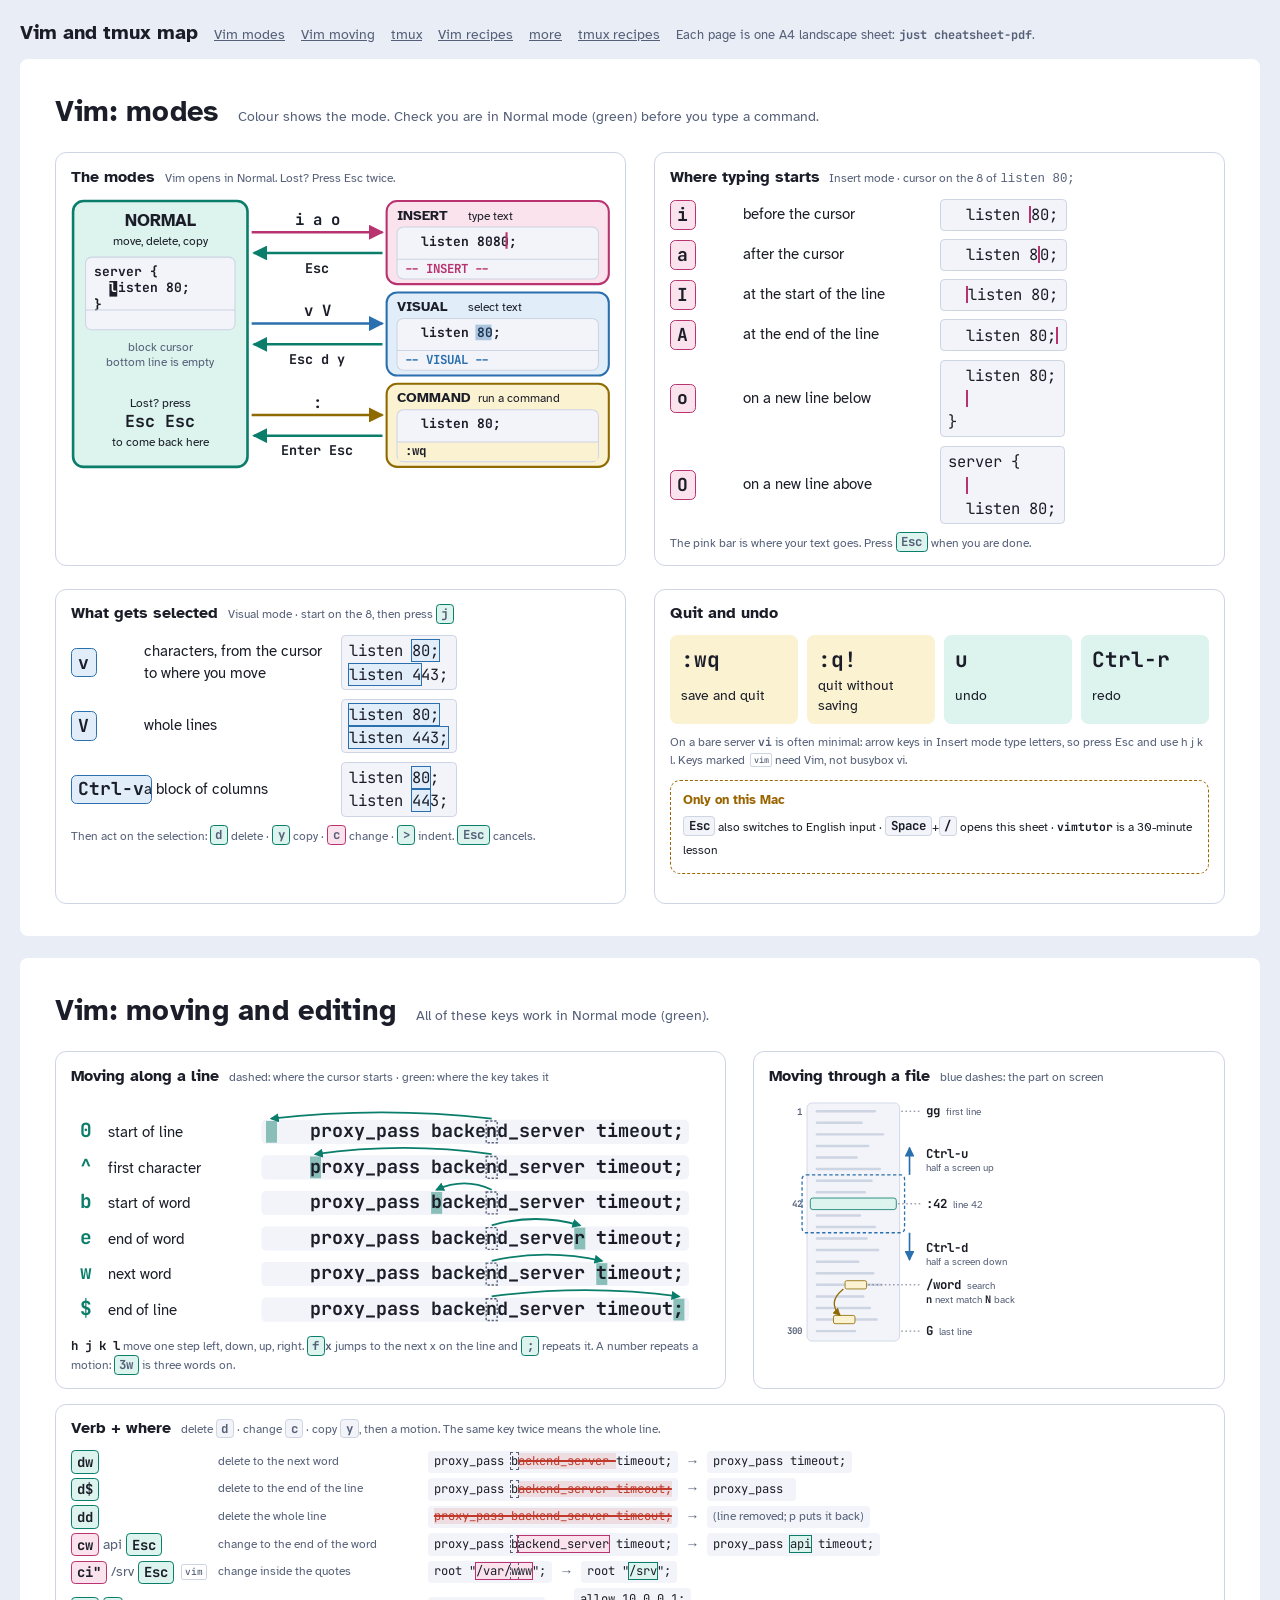
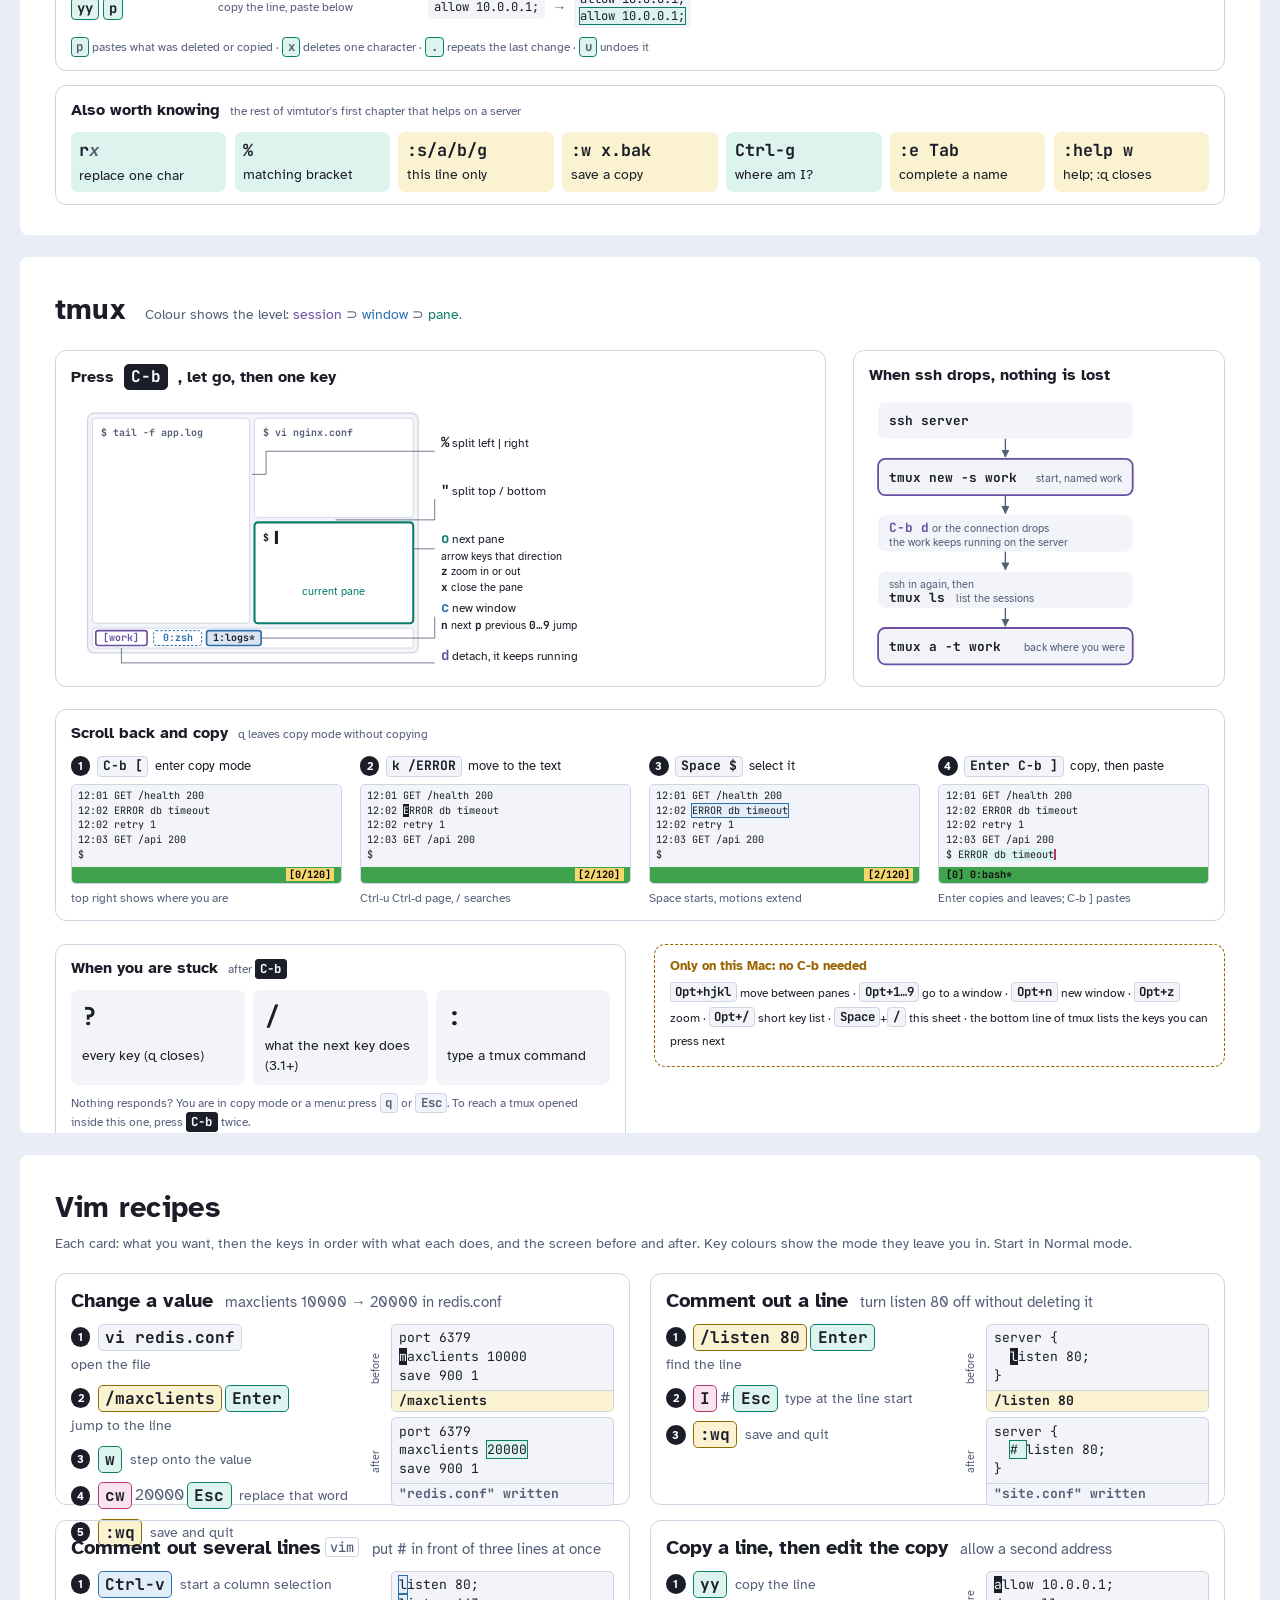
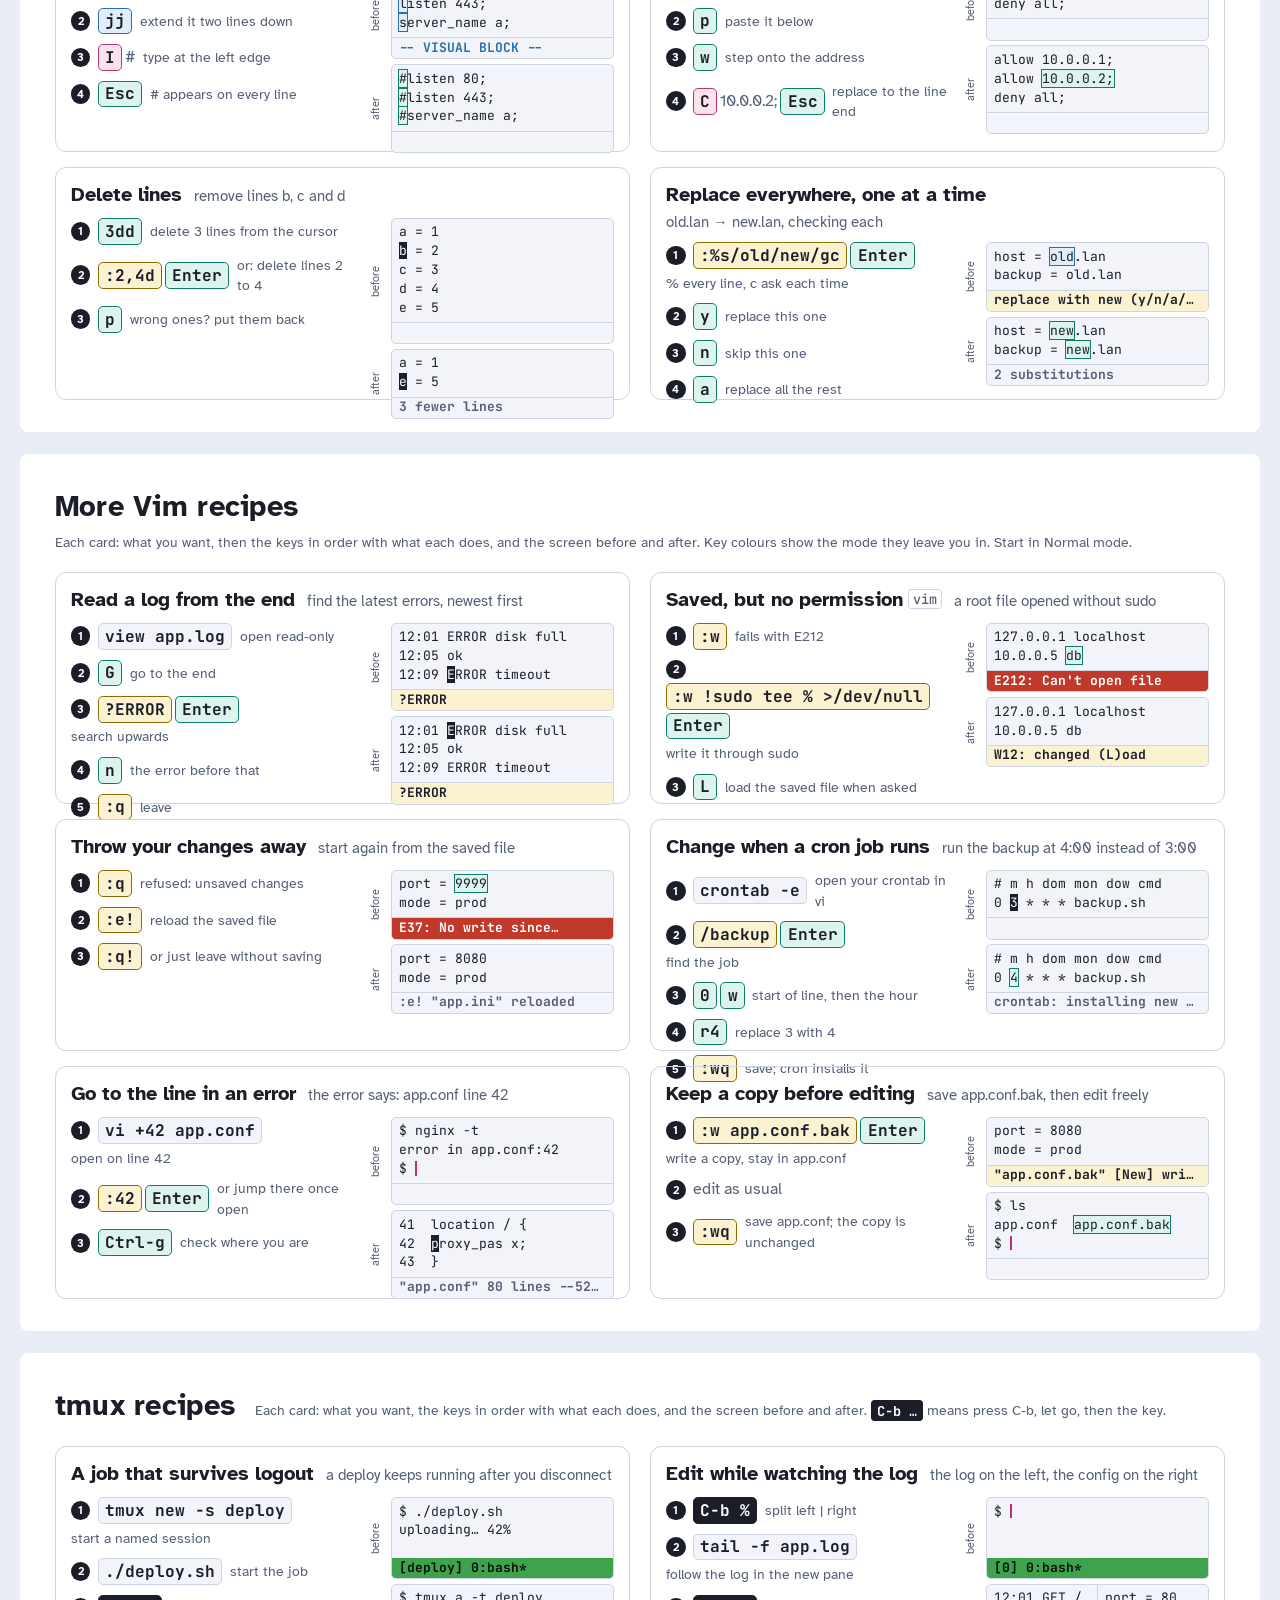
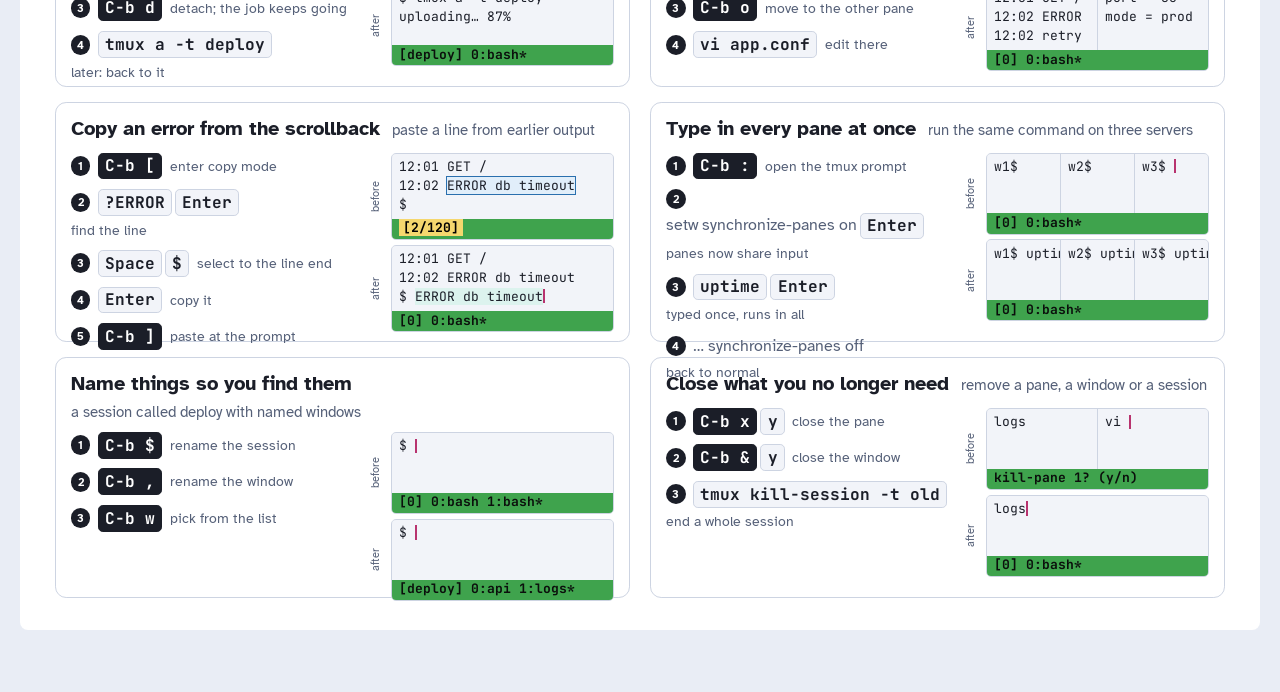
==== commit b4420154: "feat(cheatsheet): give each recipe a goal, numbered steps and larger screens Each recipe card states" ====
--- a/cheatsheet/index.html
+++ b/cheatsheet/index.html
@@ -5,8 +5,8 @@
 <meta name="viewport" content="width=device-width, initial-scale=1">
 <title>Vim and tmux map</title>
 <!--
-  Five A4 landscape pages that look the same on screen and on paper
-  (just cheatsheet-pdf): Vim modes, Vim moving and editing, tmux, Vim recipes, tmux recipes. Sizes are in
+  Six A4 landscape pages that look the same on screen and on paper
+  (just cheatsheet-pdf): Vim modes, Vim moving and editing, tmux, two pages of Vim recipes, tmux recipes. Sizes are in
   cqw (a share of the page width), so the screen shows the printed page scaled.
   Colour means mode in Vim (normal, insert, visual, command) and level in tmux
   (session, window, pane). Dashed boxes are Mac-only; everything else works on
@@ -205,19 +205,65 @@
 .ess.seven div { padding: .5cqw .7cqw; }
 .tmuxgrid .area-a svg, .tmuxgrid .area-b svg { height: 21.5cqw; }
 .page .cell { padding: 1cqw 1.2cqw; }
-.recipe { padding: .8cqw 1cqw; gap: .55cqw; }
-.recipes { gap: 1.1cqw 1.4cqw; }
+
+/* recipe cards: goal, numbered steps, before/after */
+.recipes { grid-template-columns: repeat(2, minmax(0, 1fr)); grid-template-rows: repeat(3, minmax(0, 1fr)); gap: 1.2cqw 1.6cqw; }
+.recipe { border: 1px solid var(--line); border-radius: .9cqw; padding: 1cqw 1.2cqw; display: grid; grid-template-rows: auto 1fr auto; gap: .7cqw; min-height: 0; border-top-width: 1px; }
+.recipe header { display: flex; flex-wrap: wrap; align-items: baseline; gap: .2cqw 1cqw; }
 .recipe h4 { font-size: 1.5cqw; }
-.recipe .strip { font-size: 1.2cqw; }
-.recipe .why { font-size: 1.08cqw; }
-.recipes.t3 .recipe h4 { font-size: 1.6cqw; }
-.recipes.t3 .recipe .strip { font-size: 1.35cqw; }
-.recipes.t3 .recipe .why { font-size: 1.15cqw; }
+.recipe .goal { color: var(--muted); font-size: 1.1cqw; }
+.rbody { display: grid; grid-template-columns: minmax(0, 1.15fr) minmax(0, 1fr); gap: 1.2cqw; align-items: start; min-height: 0; }
+ol.rsteps { margin: 0; padding: 0; list-style: none; counter-reset: s; display: grid; gap: .55cqw; }
+ol.rsteps li { counter-increment: s; display: grid; grid-template-columns: 1.7cqw auto 1fr; gap: .6cqw; align-items: center; font-size: 1.1cqw; }
+ol.rsteps li::before { content: counter(s); display: grid; place-items: center; width: 1.6cqw; height: 1.6cqw; border-radius: 50%; background: var(--ink); color: var(--paper); font-size: .9cqw; font-weight: 700; }
+ol.rsteps .sk { display: flex; flex-wrap: wrap; gap: .25cqw; align-items: center; }
+ol.rsteps .sm { color: var(--muted); font-size: 1.02cqw; }
+.rshots { display: grid; grid-template-columns: auto minmax(0, 1fr); gap: .4cqw .6cqw; align-items: center; }
+.rshots .lbl { color: var(--muted); font-size: .85cqw; writing-mode: vertical-rl; transform: rotate(180deg); text-align: center; }
+.recipe .scr { font-size: .92cqw; }
+.recipe .why { color: var(--muted); font-size: 1cqw; }
+
+/* fill the sheets: rows stretch, frames in a row share a height */
+.modesgrid, .movegrid, .tmuxgrid { align-content: stretch; align-items: stretch; }
+.modesgrid { grid-template-rows: 1fr 1fr; }
+.movegrid { grid-template-rows: auto 1fr auto; }
+.tmuxgrid { grid-template-rows: auto 1fr auto; }
+.krows { gap: .9cqw; }
+.kk { font-size: 1.45cqw; }
+.kwhat { font-size: 1.2cqw; }
+code.mini { font-size: 1.25cqw; }
+.ess b { font-size: 2cqw; }
+.ess span { font-size: 1.1cqw; }
+/* recipes, larger */
+ol.rsteps { gap: .8cqw; }
+ol.rsteps li { grid-template-columns: 1.8cqw minmax(0, max-content) minmax(8cqw, 1fr); font-size: 1.3cqw; }
+ol.rsteps .sm { font-size: 1.15cqw; }
+.recipe .scr { font-size: 1.05cqw; }
+.recipe h4 { font-size: 1.6cqw; }
+.recipe .goal { font-size: 1.2cqw; }
+
+ol.rsteps li { display: flex; flex-wrap: wrap; align-items: center; gap: .3cqw .6cqw; }
+ol.rsteps li::before { flex: none; }
+ol.rsteps .sm { flex: 1 1 9cqw; }
+.movegrid .area-a svg { height: auto; width: 100%; }
+.movegrid .area-b svg { height: 23cqw; }
+.tmuxgrid .area-a svg, .tmuxgrid .area-b svg { height: 23.5cqw; }
+.movegrid .area-a svg { width: auto; height: 21cqw; max-width: 100%; }
+.movegrid .area-b svg { height: 21.5cqw; }
+.tmuxgrid .area-a svg, .tmuxgrid .area-b svg { height: 22cqw; }
+.movegrid { grid-template-rows: auto auto auto; align-content: space-between; }
+.movegrid .area-a svg { height: 19.5cqw; }
+.movegrid .area-b svg { height: 20cqw; }
+.movegrid { row-gap: 1.2cqw; }
+.movegrid .area-a svg { height: 18.5cqw; }
+.modesgrid { grid-template-rows: auto 1fr; }
+.modesgrid .ess b { font-size: 1.7cqw; }
+.modesgrid .krows { gap: .7cqw; }
 
 </style>
 </head>
 <body>
-<nav class="nav"><h1>Vim and tmux map</h1><a href="#vim">Vim modes</a><a href="#vim-move">Vim moving</a><a href="#tmux">tmux</a><a href="#vim-recipes">Vim recipes</a><a href="#tmux-recipes">tmux recipes</a><p>Each page is one A4 landscape sheet: <kbd>just cheatsheet-pdf</kbd>.</p></nav>
+<nav class="nav"><h1>Vim and tmux map</h1><a href="#vim">Vim modes</a><a href="#vim-move">Vim moving</a><a href="#tmux">tmux</a><a href="#vim-recipes">Vim recipes</a><a href="#vim-recipes-2">more</a><a href="#tmux-recipes">tmux recipes</a><p>Each page is one A4 landscape sheet: <kbd>just cheatsheet-pdf</kbd>.</p></nav>
 <div class="scroll"><div class="sheet">
 <section class="page" id="vim" aria-labelledby="vim-h">
   <header class="ph"><h2 id="vim-h">Vim: modes</h2><p>Colour shows the mode. Check you are in Normal mode (green) before you type a command.</p></header>
@@ -244,7 +290,7 @@
       <p class="cap">Then act on the selection: <span class="k n">d</span> delete · <span class="k n">y</span> copy · <span class="k i">c</span> change · <span class="k n">&gt;</span> indent. <span class="k n">Esc</span> cancels.</p>
     </div>
     <div class="cell area-d"><h3>Quit and undo</h3>
-      <div class="ess">
+      <div class="ess four">
         <div class="c"><b>:wq</b><span>save and quit</span></div>
         <div class="c"><b>:q!</b><span>quit without saving</span></div>
         <div class="n"><b>u</b><span>undo</span></div>
@@ -420,59 +466,109 @@
 </div></div>
 <div class="scroll"><div class="sheet">
 <section class="page" id="vim-recipes" aria-labelledby="vim-recipes-h">
-  <header class="ph"><h2 id="vim-recipes-h">Vim recipes</h2><p>Real tasks, key by key. Each key is coloured by the mode it leaves you in; grey means type it as shown. Start in Normal mode.</p></header>
-  <div class="g recipes r3">
-    <article class="recipe"><h4>Change a value</h4><div class="strip"><span class="k">vi redis.conf</span><span class="to">→</span><span class="k c">/maxclients</span><span class="k n">Enter</span><span class="to">→</span><span class="k n">w</span><span class="k i">cw</span><em>20000</em><span class="k n">Esc</span><span class="to">→</span><span class="k c">:wq</span></div><div class="pair"><div class="scr "><div class="body">port 6379
+  <header class="ph"><h2 id="vim-recipes-h">Vim recipes</h2><p>Each card: what you want, then the keys in order with what each does, and the screen before and after. Key colours show the mode they leave you in. Start in Normal mode.</p></header>
+  <div class="g recipes">
+    <article class="recipe"><header><h4>Change a value</h4><p class="goal">maxclients 10000 → 20000 in redis.conf</p></header>
+      <div class="rbody"><ol class="rsteps"><li><span class="sk"><span class="k">vi redis.conf</span></span><span class="sm">open the file</span></li><li><span class="sk"><span class="k c">/maxclients</span><span class="k n">Enter</span></span><span class="sm">jump to the line</span></li><li><span class="sk"><span class="k n">w</span></span><span class="sm">step onto the value</span></li><li><span class="sk"><span class="k i">cw</span><em>20000</em><span class="k n">Esc</span></span><span class="sm">replace that word</span></li><li><span class="sk"><span class="k c">:wq</span></span><span class="sm">save and quit</span></li></ol>
+        <div class="rshots"><span class="lbl">before</span><div class="scr "><div class="body">port 6379
 <span class="cb">m</span>axclients 10000
-save 900 1</div><div class="st cmd">/maxclients</div></div><span class="to big">→</span><div class="scr "><div class="body">port 6379
+save 900 1</div><div class="st cmd">/maxclients</div></div><span class="lbl">after</span><div class="scr "><div class="body">port 6379
 maxclients <ins>20000</ins>
-save 900 1</div><div class="st ">"redis.conf" written</div></div></div><p class="why">w steps from the name onto the value; cw replaces just that word.</p></article><article class="recipe"><h4>Comment out a line</h4><div class="strip"><span class="k c">/listen 80</span><span class="k n">Enter</span><span class="to">→</span><span class="k i">I</span><em>#</em><span class="k n">Esc</span><span class="to">→</span><span class="k c">:wq</span></div><div class="pair"><div class="scr "><div class="body">server {
+save 900 1</div><div class="st ">"redis.conf" written</div></div></div></div></article><article class="recipe"><header><h4>Comment out a line</h4><p class="goal">turn listen 80 off without deleting it</p></header>
+      <div class="rbody"><ol class="rsteps"><li><span class="sk"><span class="k c">/listen 80</span><span class="k n">Enter</span></span><span class="sm">find the line</span></li><li><span class="sk"><span class="k i">I</span><em># </em><span class="k n">Esc</span></span><span class="sm">type at the line start</span></li><li><span class="sk"><span class="k c">:wq</span></span><span class="sm">save and quit</span></li></ol>
+        <div class="rshots"><span class="lbl">before</span><div class="scr "><div class="body">server {
   <span class="cb">l</span>isten 80;
-}</div><div class="st cmd">/listen 80</div></div><span class="to big">→</span><div class="scr "><div class="body">server {
+}</div><div class="st cmd">/listen 80</div></div><span class="lbl">after</span><div class="scr "><div class="body">server {
   <ins># </ins>listen 80;
-}</div><div class="st ">"site.conf" written</div></div></div><p class="why">I types at the start of the line, wherever the cursor is.</p></article><article class="recipe"><h4>Comment out several lines<span class="vimtag">vim</span></h4><div class="strip"><span class="k v">Ctrl-v</span><span class="k v">jj</span><span class="to">→</span><span class="k i">I</span><em>#</em><span class="k n">Esc</span></div><div class="pair"><div class="scr "><div class="body"><span class="vsel">l</span>isten 80;
+}</div><div class="st ">"site.conf" written</div></div></div></div></article><article class="recipe"><header><h4>Comment out several lines<span class="vimtag">vim</span></h4><p class="goal">put # in front of three lines at once</p></header>
+      <div class="rbody"><ol class="rsteps"><li><span class="sk"><span class="k v">Ctrl-v</span></span><span class="sm">start a column selection</span></li><li><span class="sk"><span class="k v">jj</span></span><span class="sm">extend it two lines down</span></li><li><span class="sk"><span class="k i">I</span><em>#</em></span><span class="sm">type at the left edge</span></li><li><span class="sk"><span class="k n">Esc</span></span><span class="sm"># appears on every line</span></li></ol>
+        <div class="rshots"><span class="lbl">before</span><div class="scr "><div class="body"><span class="vsel">l</span>isten 80;
 <span class="vsel">l</span>isten 443;
-<span class="vsel">s</span>erver_name a;</div><div class="st vis">-- VISUAL BLOCK --</div></div><span class="to big">→</span><div class="scr "><div class="body"><ins>#</ins>listen 80;
+<span class="vsel">s</span>erver_name a;</div><div class="st vis">-- VISUAL BLOCK --</div></div><span class="lbl">after</span><div class="scr "><div class="body"><ins>#</ins>listen 80;
 <ins>#</ins>listen 443;
-<ins>#</ins>server_name a;</div><div class="st ">&nbsp;</div></div></div><p class="why">Ctrl-v selects a column; text typed after I lands on every line when you press Esc.</p></article><article class="recipe"><h4>Copy a line, then edit the copy</h4><div class="strip"><span class="k n">yy</span><span class="k n">p</span><span class="to">→</span><span class="k n">w</span><span class="k i">C</span><em>10.0.0.2;</em><span class="k n">Esc</span></div><div class="pair"><div class="scr "><div class="body"><span class="cb">a</span>llow 10.0.0.1;
-deny all;</div><div class="st ">&nbsp;</div></div><span class="to big">→</span><div class="scr "><div class="body">allow 10.0.0.1;
+<ins>#</ins>server_name a;</div><div class="st ">&nbsp;</div></div></div></div></article><article class="recipe"><header><h4>Copy a line, then edit the copy</h4><p class="goal">allow a second address</p></header>
+      <div class="rbody"><ol class="rsteps"><li><span class="sk"><span class="k n">yy</span></span><span class="sm">copy the line</span></li><li><span class="sk"><span class="k n">p</span></span><span class="sm">paste it below</span></li><li><span class="sk"><span class="k n">w</span></span><span class="sm">step onto the address</span></li><li><span class="sk"><span class="k i">C</span><em>10.0.0.2;</em><span class="k n">Esc</span></span><span class="sm">replace to the line end</span></li></ol>
+        <div class="rshots"><span class="lbl">before</span><div class="scr "><div class="body"><span class="cb">a</span>llow 10.0.0.1;
+deny all;</div><div class="st ">&nbsp;</div></div><span class="lbl">after</span><div class="scr "><div class="body">allow 10.0.0.1;
 allow <ins>10.0.0.2;</ins>
-deny all;</div><div class="st ">&nbsp;</div></div></div><p class="why">p pastes below (P above). C replaces to the end of the line.</p></article><article class="recipe"><h4>Delete lines</h4><div class="strip"><span class="k n">3dd</span><em>3 lines from the cursor</em><em>or</em><span class="k c">:2,4d</span></div><div class="pair"><div class="scr "><div class="body">a = 1
-<del><span class="cb">b</span> = 2</del>
-<del>c = 3</del>
-<del>d = 4</del>
-e = 5</div><div class="st ">&nbsp;</div></div><span class="to big">→</span><div class="scr "><div class="body">a = 1
-<span class="cb">e</span> = 5</div><div class="st ">3 fewer lines</div></div></div><p class="why">Vim reports how many lines went. p puts them back below.</p></article><article class="recipe"><h4>Replace everywhere, one at a time</h4><div class="strip"><span class="k c">:%s/old/new/gc</span><span class="k n">Enter</span><span class="to">→</span><em>each match:</em><span class="k n">y</span><em>or</em><span class="k n">n</span></div><div class="pair"><div class="scr "><div class="body">host = <span class="vsel">old</span>.lan
-backup = old.lan</div><div class="st cmd">replace with new (y/n)?</div></div><span class="to big">→</span><div class="scr "><div class="body">host = <ins>new</ins>.lan
-backup = <ins>new</ins>.lan</div><div class="st ">2 substitutions</div></div></div><p class="why">% every line, g every match on a line, c asks each time.</p></article><article class="recipe"><h4>Read a log from the end</h4><div class="strip"><span class="k">view app.log</span><span class="to">→</span><span class="k n">G</span><span class="k c">?ERROR</span><span class="k n">Enter</span><span class="to">→</span><span class="k n">n</span><em>older</em></div><div class="pair"><div class="scr "><div class="body">12:01 ERROR disk full
+deny all;</div><div class="st ">&nbsp;</div></div></div></div></article><article class="recipe"><header><h4>Delete lines</h4><p class="goal">remove lines b, c and d</p></header>
+      <div class="rbody"><ol class="rsteps"><li><span class="sk"><span class="k n">3dd</span></span><span class="sm">delete 3 lines from the cursor</span></li><li><span class="sk"><span class="k c">:2,4d</span><span class="k n">Enter</span></span><span class="sm">or: delete lines 2 to 4</span></li><li><span class="sk"><span class="k n">p</span></span><span class="sm">wrong ones? put them back</span></li></ol>
+        <div class="rshots"><span class="lbl">before</span><div class="scr "><div class="body">a = 1
+<span class="cb">b</span> = 2
+c = 3
+d = 4
+e = 5</div><div class="st ">&nbsp;</div></div><span class="lbl">after</span><div class="scr "><div class="body">a = 1
+<span class="cb">e</span> = 5</div><div class="st ">3 fewer lines</div></div></div></div></article><article class="recipe"><header><h4>Replace everywhere, one at a time</h4><p class="goal">old.lan → new.lan, checking each</p></header>
+      <div class="rbody"><ol class="rsteps"><li><span class="sk"><span class="k c">:%s/old/new/gc</span><span class="k n">Enter</span></span><span class="sm">% every line, c ask each time</span></li><li><span class="sk"><span class="k n">y</span></span><span class="sm">replace this one</span></li><li><span class="sk"><span class="k n">n</span></span><span class="sm">skip this one</span></li><li><span class="sk"><span class="k n">a</span></span><span class="sm">replace all the rest</span></li></ol>
+        <div class="rshots"><span class="lbl">before</span><div class="scr "><div class="body">host = <span class="vsel">old</span>.lan
+backup = old.lan</div><div class="st cmd">replace with new (y/n/a/q)?</div></div><span class="lbl">after</span><div class="scr "><div class="body">host = <ins>new</ins>.lan
+backup = <ins>new</ins>.lan</div><div class="st ">2 substitutions</div></div></div></div></article>
+  </div>
+</section>
+</div></div>
+<div class="scroll"><div class="sheet">
+<section class="page" id="vim-recipes-2" aria-labelledby="vim-recipes-2-h">
+  <header class="ph"><h2 id="vim-recipes-2-h">More Vim recipes</h2><p>Each card: what you want, then the keys in order with what each does, and the screen before and after. Key colours show the mode they leave you in. Start in Normal mode.</p></header>
+  <div class="g recipes">
+    <article class="recipe"><header><h4>Read a log from the end</h4><p class="goal">find the latest errors, newest first</p></header>
+      <div class="rbody"><ol class="rsteps"><li><span class="sk"><span class="k">view app.log</span></span><span class="sm">open read-only</span></li><li><span class="sk"><span class="k n">G</span></span><span class="sm">go to the end</span></li><li><span class="sk"><span class="k c">?ERROR</span><span class="k n">Enter</span></span><span class="sm">search upwards</span></li><li><span class="sk"><span class="k n">n</span></span><span class="sm">the error before that</span></li><li><span class="sk"><span class="k c">:q</span></span><span class="sm">leave</span></li></ol>
+        <div class="rshots"><span class="lbl">before</span><div class="scr "><div class="body">12:01 ERROR disk full
 12:05 ok
-12:09 <span class="cb">E</span>RROR timeout
-12:10 ok</div><div class="st cmd">?ERROR</div></div><span class="to big">→</span><div class="scr "><div class="body">12:01 <span class="cb">E</span>RROR disk full
+12:09 <span class="cb">E</span>RROR timeout</div><div class="st cmd">?ERROR</div></div><span class="lbl">after</span><div class="scr "><div class="body">12:01 <span class="cb">E</span>RROR disk full
 12:05 ok
-12:09 ERROR timeout
-12:10 ok</div><div class="st cmd">?ERROR</div></div></div><p class="why">view is read-only. ? searches upwards, so n goes further back. :q leaves.</p></article><article class="recipe"><h4>Saved, but no permission<span class="vimtag">vim</span></h4><div class="strip"><span class="k c">:w !sudo tee % &gt;/dev/null</span><span class="k n">Enter</span><span class="to">→</span><span class="k n">L</span></div><div class="pair"><div class="scr "><div class="body">127.0.0.1 localhost
-10.0.0.5 db</div><div class="st err">E212: Can't open file</div></div><span class="to big">→</span><div class="scr "><div class="body">127.0.0.1 localhost
-10.0.0.5 db</div><div class="st cmd">W12: changed (L)oad</div></div></div><p class="why">For a root file opened without sudo. L loads the version you just saved.</p></article><article class="recipe"><h4>Throw your changes away</h4><div class="strip"><span class="k c">:q</span><em>refused?</em><span class="to">→</span><span class="k c">:e!</span><em>or</em><span class="k c">:q!</span></div><div class="pair"><div class="scr "><div class="body">port = <ins>9999</ins>
-mode = prod</div><div class="st err">E37: No write since…</div></div><span class="to big">→</span><div class="scr "><div class="body">port = 8080
-mode = prod</div><div class="st ">:e! reloaded "app.ini"</div></div></div><p class="why">:e! goes back to the saved file; :q! leaves without saving. The disk is untouched.</p></article>
+12:09 ERROR timeout</div><div class="st cmd">?ERROR</div></div></div></div></article><article class="recipe"><header><h4>Saved, but no permission<span class="vimtag">vim</span></h4><p class="goal">a root file opened without sudo</p></header>
+      <div class="rbody"><ol class="rsteps"><li><span class="sk"><span class="k c">:w</span></span><span class="sm">fails with E212</span></li><li><span class="sk"><span class="k c">:w !sudo tee % &gt;/dev/null</span><span class="k n">Enter</span></span><span class="sm">write it through sudo</span></li><li><span class="sk"><span class="k n">L</span></span><span class="sm">load the saved file when asked</span></li></ol>
+        <div class="rshots"><span class="lbl">before</span><div class="scr "><div class="body">127.0.0.1 localhost
+10.0.0.5 <ins>db</ins></div><div class="st err">E212: Can't open file</div></div><span class="lbl">after</span><div class="scr "><div class="body">127.0.0.1 localhost
+10.0.0.5 db</div><div class="st cmd">W12: changed (L)oad</div></div></div></div></article><article class="recipe"><header><h4>Throw your changes away</h4><p class="goal">start again from the saved file</p></header>
+      <div class="rbody"><ol class="rsteps"><li><span class="sk"><span class="k c">:q</span></span><span class="sm">refused: unsaved changes</span></li><li><span class="sk"><span class="k c">:e!</span></span><span class="sm">reload the saved file</span></li><li><span class="sk"><span class="k c">:q!</span></span><span class="sm">or just leave without saving</span></li></ol>
+        <div class="rshots"><span class="lbl">before</span><div class="scr "><div class="body">port = <ins>9999</ins>
+mode = prod</div><div class="st err">E37: No write since…</div></div><span class="lbl">after</span><div class="scr "><div class="body">port = 8080
+mode = prod</div><div class="st ">:e! "app.ini" reloaded</div></div></div></div></article><article class="recipe"><header><h4>Change when a cron job runs</h4><p class="goal">run the backup at 4:00 instead of 3:00</p></header>
+      <div class="rbody"><ol class="rsteps"><li><span class="sk"><span class="k">crontab -e</span></span><span class="sm">open your crontab in vi</span></li><li><span class="sk"><span class="k c">/backup</span><span class="k n">Enter</span></span><span class="sm">find the job</span></li><li><span class="sk"><span class="k n">0</span><span class="k n">w</span></span><span class="sm">start of line, then the hour</span></li><li><span class="sk"><span class="k n">r4</span></span><span class="sm">replace 3 with 4</span></li><li><span class="sk"><span class="k c">:wq</span></span><span class="sm">save; cron installs it</span></li></ol>
+        <div class="rshots"><span class="lbl">before</span><div class="scr "><div class="body"># m h dom mon dow cmd
+0 <span class="cb">3</span> * * * backup.sh</div><div class="st ">&nbsp;</div></div><span class="lbl">after</span><div class="scr "><div class="body"># m h dom mon dow cmd
+0 <ins>4</ins> * * * backup.sh</div><div class="st ">crontab: installing new crontab</div></div></div></div></article><article class="recipe"><header><h4>Go to the line in an error</h4><p class="goal">the error says: app.conf line 42</p></header>
+      <div class="rbody"><ol class="rsteps"><li><span class="sk"><span class="k">vi +42 app.conf</span></span><span class="sm">open on line 42</span></li><li><span class="sk"><span class="k c">:42</span><span class="k n">Enter</span></span><span class="sm">or jump there once open</span></li><li><span class="sk"><span class="k n">Ctrl-g</span></span><span class="sm">check where you are</span></li></ol>
+        <div class="rshots"><span class="lbl">before</span><div class="scr "><div class="body">$ nginx -t
+error in app.conf:42
+$ <span class="ci"></span></div><div class="st ">&nbsp;</div></div><span class="lbl">after</span><div class="scr "><div class="body">41  location / {
+42  <span class="cb">p</span>roxy_pas x;
+43  }</div><div class="st ">"app.conf" 80 lines --52%--</div></div></div></div></article><article class="recipe"><header><h4>Keep a copy before editing</h4><p class="goal">save app.conf.bak, then edit freely</p></header>
+      <div class="rbody"><ol class="rsteps"><li><span class="sk"><span class="k c">:w app.conf.bak</span><span class="k n">Enter</span></span><span class="sm">write a copy, stay in app.conf</span></li><li><span class="sk"><em>edit as usual</em></span><span class="sm"></span></li><li><span class="sk"><span class="k c">:wq</span></span><span class="sm">save app.conf; the copy is unchanged</span></li></ol>
+        <div class="rshots"><span class="lbl">before</span><div class="scr "><div class="body">port = 8080
+mode = prod</div><div class="st cmd">"app.conf.bak" [New] written</div></div><span class="lbl">after</span><div class="scr "><div class="body">$ ls
+app.conf  <ins>app.conf.bak</ins>
+$ <span class="ci"></span></div><div class="st ">&nbsp;</div></div></div></div></article>
   </div>
 </section>
 </div></div>
 <div class="scroll"><div class="sheet">
 <section class="page" id="tmux-recipes" aria-labelledby="tmux-recipes-h">
-  <header class="ph"><h2 id="tmux-recipes-h">tmux recipes</h2><p>Real tasks, key by key. <span class="k pre">C-b …</span> means press C-b, let go, then the key.</p></header>
-  <div class="g recipes t3">
-    <article class="recipe"><h4>A job that survives logout</h4><div class="strip"><span class="k">tmux new -s deploy</span><span class="to">→</span><em>start the job</em><span class="to">→</span><span class="k">C-b d</span><span class="to">→</span><em>later</em><span class="k">tmux a -t deploy</span></div><div class="pair"><div class="scr tmx "><div class="panes"><div class="pane on">$ ./deploy.sh
-uploading… 42%</div></div><div class="tbar"><b>[deploy]</b> 0:bash*</div></div><span class="to big">→</span><div class="scr tmx "><div class="panes"><div class="pane on">$ tmux a -t deploy
-
-uploading… 87%</div></div><div class="tbar"><b>[deploy]</b> 0:bash*</div></div></div><p class="why">In between, the shell said [detached (from session deploy)] and the job kept running.</p></article><article class="recipe"><h4>Edit while watching the log</h4><div class="strip"><span class="k">C-b %</span><span class="to">→</span><span class="k">tail -f app.log</span><span class="to">→</span><span class="k">C-b o</span><span class="to">→</span><span class="k">vi app.conf</span></div><div class="pair"><div class="scr tmx "><div class="panes"><div class="pane on">$ <span class="ci"></span></div></div><div class="tbar"><b>[0]</b> 0:bash*</div></div><span class="to big">→</span><div class="scr tmx "><div class="panes"><div class="pane">12:01 GET /
+  <header class="ph"><h2 id="tmux-recipes-h">tmux recipes</h2><p>Each card: what you want, the keys in order with what each does, and the screen before and after. <span class="k pre">C-b …</span> means press C-b, let go, then the key.</p></header>
+  <div class="g recipes">
+    <article class="recipe"><header><h4>A job that survives logout</h4><p class="goal">a deploy keeps running after you disconnect</p></header>
+      <div class="rbody"><ol class="rsteps"><li><span class="sk"><span class="k">tmux new -s deploy</span></span><span class="sm">start a named session</span></li><li><span class="sk"><span class="k">./deploy.sh</span></span><span class="sm">start the job</span></li><li><span class="sk"><span class="k pre">C-b d</span></span><span class="sm">detach; the job keeps going</span></li><li><span class="sk"><span class="k">tmux a -t deploy</span></span><span class="sm">later: back to it</span></li></ol>
+        <div class="rshots"><span class="lbl">before</span><div class="scr tmx "><div class="panes"><div class="pane on">$ ./deploy.sh
+uploading… 42%</div></div><div class="tbar"><b>[deploy]</b> 0:bash*</div></div><span class="lbl">after</span><div class="scr tmx "><div class="panes"><div class="pane on">$ tmux a -t deploy
+uploading… 87%</div></div><div class="tbar"><b>[deploy]</b> 0:bash*</div></div></div></div></article><article class="recipe"><header><h4>Edit while watching the log</h4><p class="goal">the log on the left, the config on the right</p></header>
+      <div class="rbody"><ol class="rsteps"><li><span class="sk"><span class="k pre">C-b %</span></span><span class="sm">split left | right</span></li><li><span class="sk"><span class="k">tail -f app.log</span></span><span class="sm">follow the log in the new pane</span></li><li><span class="sk"><span class="k pre">C-b o</span></span><span class="sm">move to the other pane</span></li><li><span class="sk"><span class="k">vi app.conf</span></span><span class="sm">edit there</span></li></ol>
+        <div class="rshots"><span class="lbl">before</span><div class="scr tmx "><div class="panes"><div class="pane on">$ <span class="ci"></span></div></div><div class="tbar"><b>[0]</b> 0:bash*</div></div><span class="lbl">after</span><div class="scr tmx "><div class="panes"><div class="pane">12:01 GET /
 12:02 ERROR
 12:02 retry</div><div class="pane on">port = 80
-mode = prod</div></div><div class="tbar"><b>[0]</b> 0:bash*</div></div></div><p class="why">C-b o jumps between the panes; C-b z zooms the one you are in.</p></article><article class="recipe"><h4>Copy an error from the scrollback</h4><div class="strip"><span class="k">C-b [</span><span class="k">?ERROR</span><span class="k">Enter</span><span class="to">→</span><span class="k">Space</span><span class="k">$</span><span class="k">Enter</span><span class="to">→</span><span class="k">C-b ]</span></div><div class="pair"><div class="scr tmx "><div class="panes"><div class="pane on">12:01 GET /
+mode = prod</div></div><div class="tbar"><b>[0]</b> 0:bash*</div></div></div></div></article><article class="recipe"><header><h4>Copy an error from the scrollback</h4><p class="goal">paste a line from earlier output</p></header>
+      <div class="rbody"><ol class="rsteps"><li><span class="sk"><span class="k pre">C-b [</span></span><span class="sm">enter copy mode</span></li><li><span class="sk"><span class="k">?ERROR</span><span class="k">Enter</span></span><span class="sm">find the line</span></li><li><span class="sk"><span class="k">Space</span><span class="k">$</span></span><span class="sm">select to the line end</span></li><li><span class="sk"><span class="k">Enter</span></span><span class="sm">copy it</span></li><li><span class="sk"><span class="k pre">C-b ]</span></span><span class="sm">paste at the prompt</span></li></ol>
+        <div class="rshots"><span class="lbl">before</span><div class="scr tmx "><div class="panes"><div class="pane on">12:01 GET /
 12:02 <span class="sel">ERROR db timeout</span>
-$ </div></div><div class="tbar"><span class="pos">[2/120]</span></div></div><span class="to big">→</span><div class="scr tmx "><div class="panes"><div class="pane on">12:01 GET /
+$ </div></div><div class="tbar"><span class="pos">[2/120]</span></div></div><span class="lbl">after</span><div class="scr tmx "><div class="panes"><div class="pane on">12:01 GET /
 12:02 ERROR db timeout
-$ <span class="paste">ERROR db timeout</span><span class="ci"></span></div></div><div class="tbar"><b>[0]</b> 0:bash*</div></div></div><p class="why">The same steps as on the tmux page, ending at your prompt.</p></article><article class="recipe"><h4>Type in every pane at once</h4><div class="strip"><span class="k">C-b :</span><em>setw synchronize-panes on</em><span class="to">→</span><em>type once</em><span class="to">→</span><em>… off</em></div><div class="pair"><div class="scr tmx "><div class="panes" style="grid-template-columns: 1fr 1fr 1fr"><div class="pane">web1 $ </div><div class="pane">web2 $ </div><div class="pane on">web3 $ <span class="ci"></span></div></div><div class="tbar"><b>[0]</b> 0:bash*</div></div><span class="to big">→</span><div class="scr tmx "><div class="panes" style="grid-template-columns: 1fr 1fr 1fr"><div class="pane">web1 $ uptime</div><div class="pane">web2 $ uptime</div><div class="pane on">web3 $ uptime<span class="ci"></span></div></div><div class="tbar"><b>[0]</b> 0:bash*</div></div></div><p class="why">Each pane has its own ssh session; what you type goes to all of them.</p></article><article class="recipe"><h4>Name things so you find them</h4><div class="strip"><span class="k">C-b $</span><em>session</em><span class="k">C-b ,</span><em>window</em><span class="to">→</span><span class="k">C-b w</span><em>pick one</em></div><div class="pair"><div class="scr tmx "><div class="panes"><div class="pane on">$ <span class="ci"></span></div></div><div class="tbar"><b>[0]</b> 0:bash 1:bash*</div></div><span class="to big">→</span><div class="scr tmx "><div class="panes"><div class="pane on">$ <span class="ci"></span></div></div><div class="tbar"><b>[deploy]</b> 0:api 1:logs*</div></div></div><p class="why">tmux ls and C-b s show these names, so you attach to the right one.</p></article><article class="recipe"><h4>Close what you no longer need</h4><div class="strip"><span class="k">C-b x</span><em>then</em><span class="k">y</span><em>pane</em><span class="to">→</span><span class="k">C-b &amp;</span><em>window</em></div><div class="pair"><div class="scr tmx "><div class="panes"><div class="pane">logs</div><div class="pane on">vi <span class="ci"></span></div></div><div class="tbar">kill-pane 1? (y/n)</div></div><span class="to big">→</span><div class="scr tmx "><div class="panes"><div class="pane on">logs<span class="ci"></span></div></div><div class="tbar"><b>[0]</b> 0:bash*</div></div></div><p class="why">exit in the last pane of a window closes the window too. tmux kill-session -t old ends a session.</p></article>
+$ <span class="paste">ERROR db timeout</span><span class="ci"></span></div></div><div class="tbar"><b>[0]</b> 0:bash*</div></div></div></div></article><article class="recipe"><header><h4>Type in every pane at once</h4><p class="goal">run the same command on three servers</p></header>
+      <div class="rbody"><ol class="rsteps"><li><span class="sk"><span class="k pre">C-b :</span></span><span class="sm">open the tmux prompt</span></li><li><span class="sk"><em>setw synchronize-panes on</em><span class="k">Enter</span></span><span class="sm">panes now share input</span></li><li><span class="sk"><span class="k">uptime</span><span class="k">Enter</span></span><span class="sm">typed once, runs in all</span></li><li><span class="sk"><em>… synchronize-panes off</em></span><span class="sm">back to normal</span></li></ol>
+        <div class="rshots"><span class="lbl">before</span><div class="scr tmx "><div class="panes" style="grid-template-columns: 1fr 1fr 1fr"><div class="pane">w1$ </div><div class="pane">w2$ </div><div class="pane on">w3$ <span class="ci"></span></div></div><div class="tbar"><b>[0]</b> 0:bash*</div></div><span class="lbl">after</span><div class="scr tmx "><div class="panes" style="grid-template-columns: 1fr 1fr 1fr"><div class="pane">w1$ uptime</div><div class="pane">w2$ uptime</div><div class="pane on">w3$ uptime<span class="ci"></span></div></div><div class="tbar"><b>[0]</b> 0:bash*</div></div></div></div></article><article class="recipe"><header><h4>Name things so you find them</h4><p class="goal">a session called deploy with named windows</p></header>
+      <div class="rbody"><ol class="rsteps"><li><span class="sk"><span class="k pre">C-b $</span></span><span class="sm">rename the session</span></li><li><span class="sk"><span class="k pre">C-b ,</span></span><span class="sm">rename the window</span></li><li><span class="sk"><span class="k pre">C-b w</span></span><span class="sm">pick from the list</span></li></ol>
+        <div class="rshots"><span class="lbl">before</span><div class="scr tmx "><div class="panes"><div class="pane on">$ <span class="ci"></span></div></div><div class="tbar"><b>[0]</b> 0:bash 1:bash*</div></div><span class="lbl">after</span><div class="scr tmx "><div class="panes"><div class="pane on">$ <span class="ci"></span></div></div><div class="tbar"><b>[deploy]</b> 0:api 1:logs*</div></div></div></div></article><article class="recipe"><header><h4>Close what you no longer need</h4><p class="goal">remove a pane, a window or a session</p></header>
+      <div class="rbody"><ol class="rsteps"><li><span class="sk"><span class="k pre">C-b x</span><span class="k">y</span></span><span class="sm">close the pane</span></li><li><span class="sk"><span class="k pre">C-b &amp;</span><span class="k">y</span></span><span class="sm">close the window</span></li><li><span class="sk"><span class="k">tmux kill-session -t old</span></span><span class="sm">end a whole session</span></li></ol>
+        <div class="rshots"><span class="lbl">before</span><div class="scr tmx "><div class="panes"><div class="pane">logs</div><div class="pane on">vi <span class="ci"></span></div></div><div class="tbar">kill-pane 1? (y/n)</div></div><span class="lbl">after</span><div class="scr tmx "><div class="panes"><div class="pane on">logs<span class="ci"></span></div></div><div class="tbar"><b>[0]</b> 0:bash*</div></div></div></div></article>
   </div>
 </section>
 </div></div>
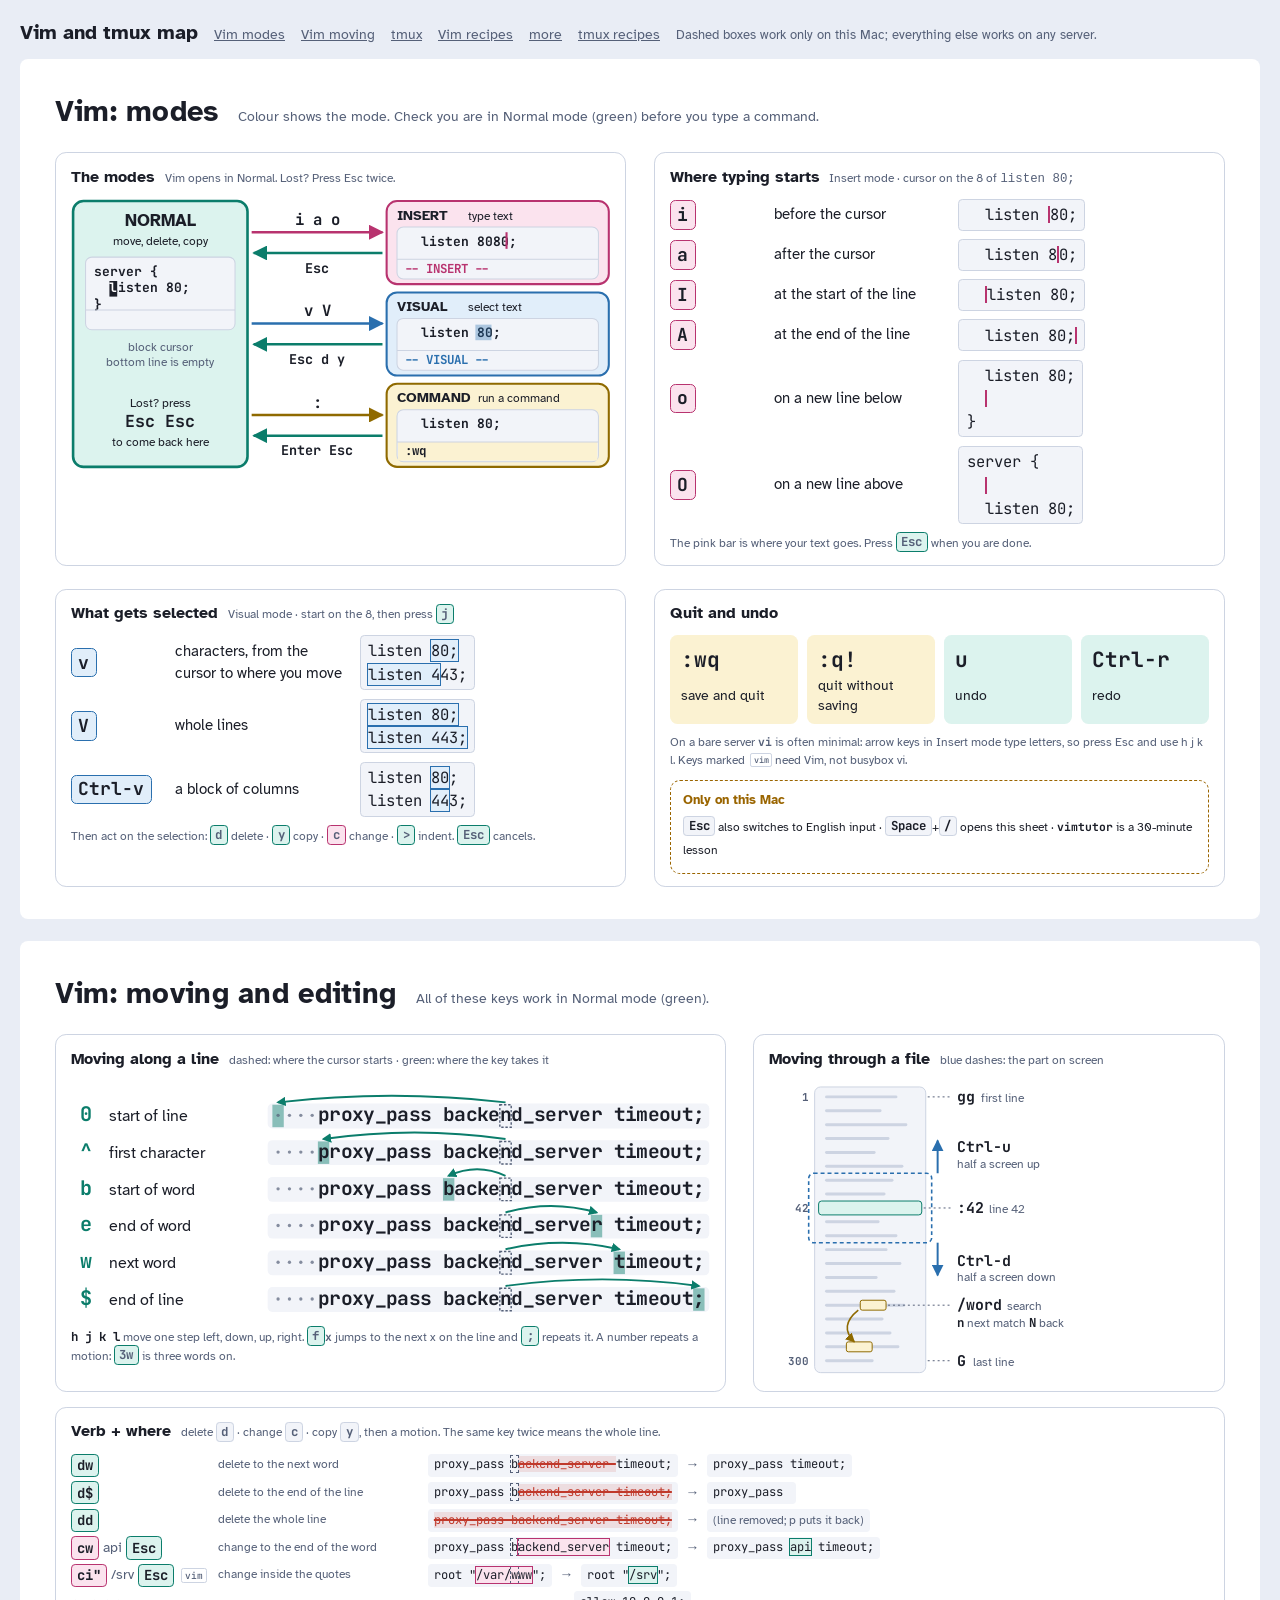
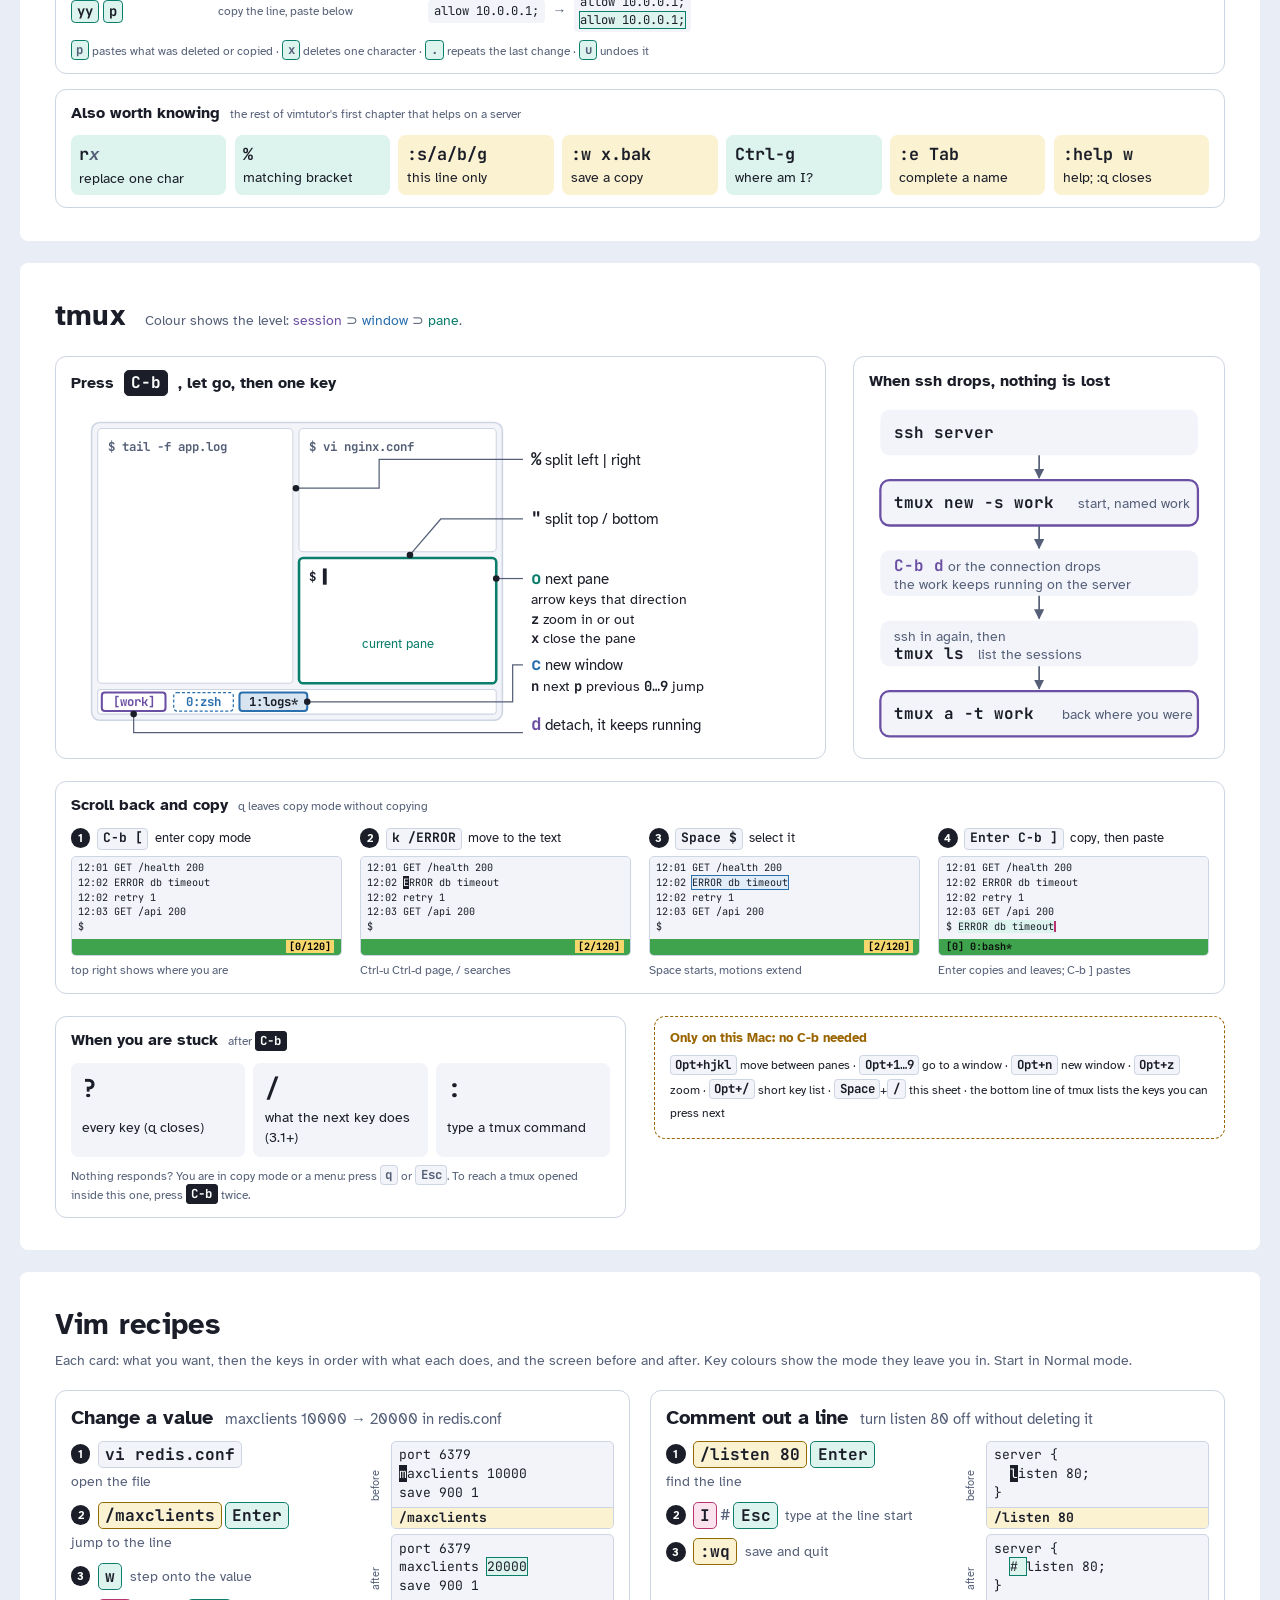
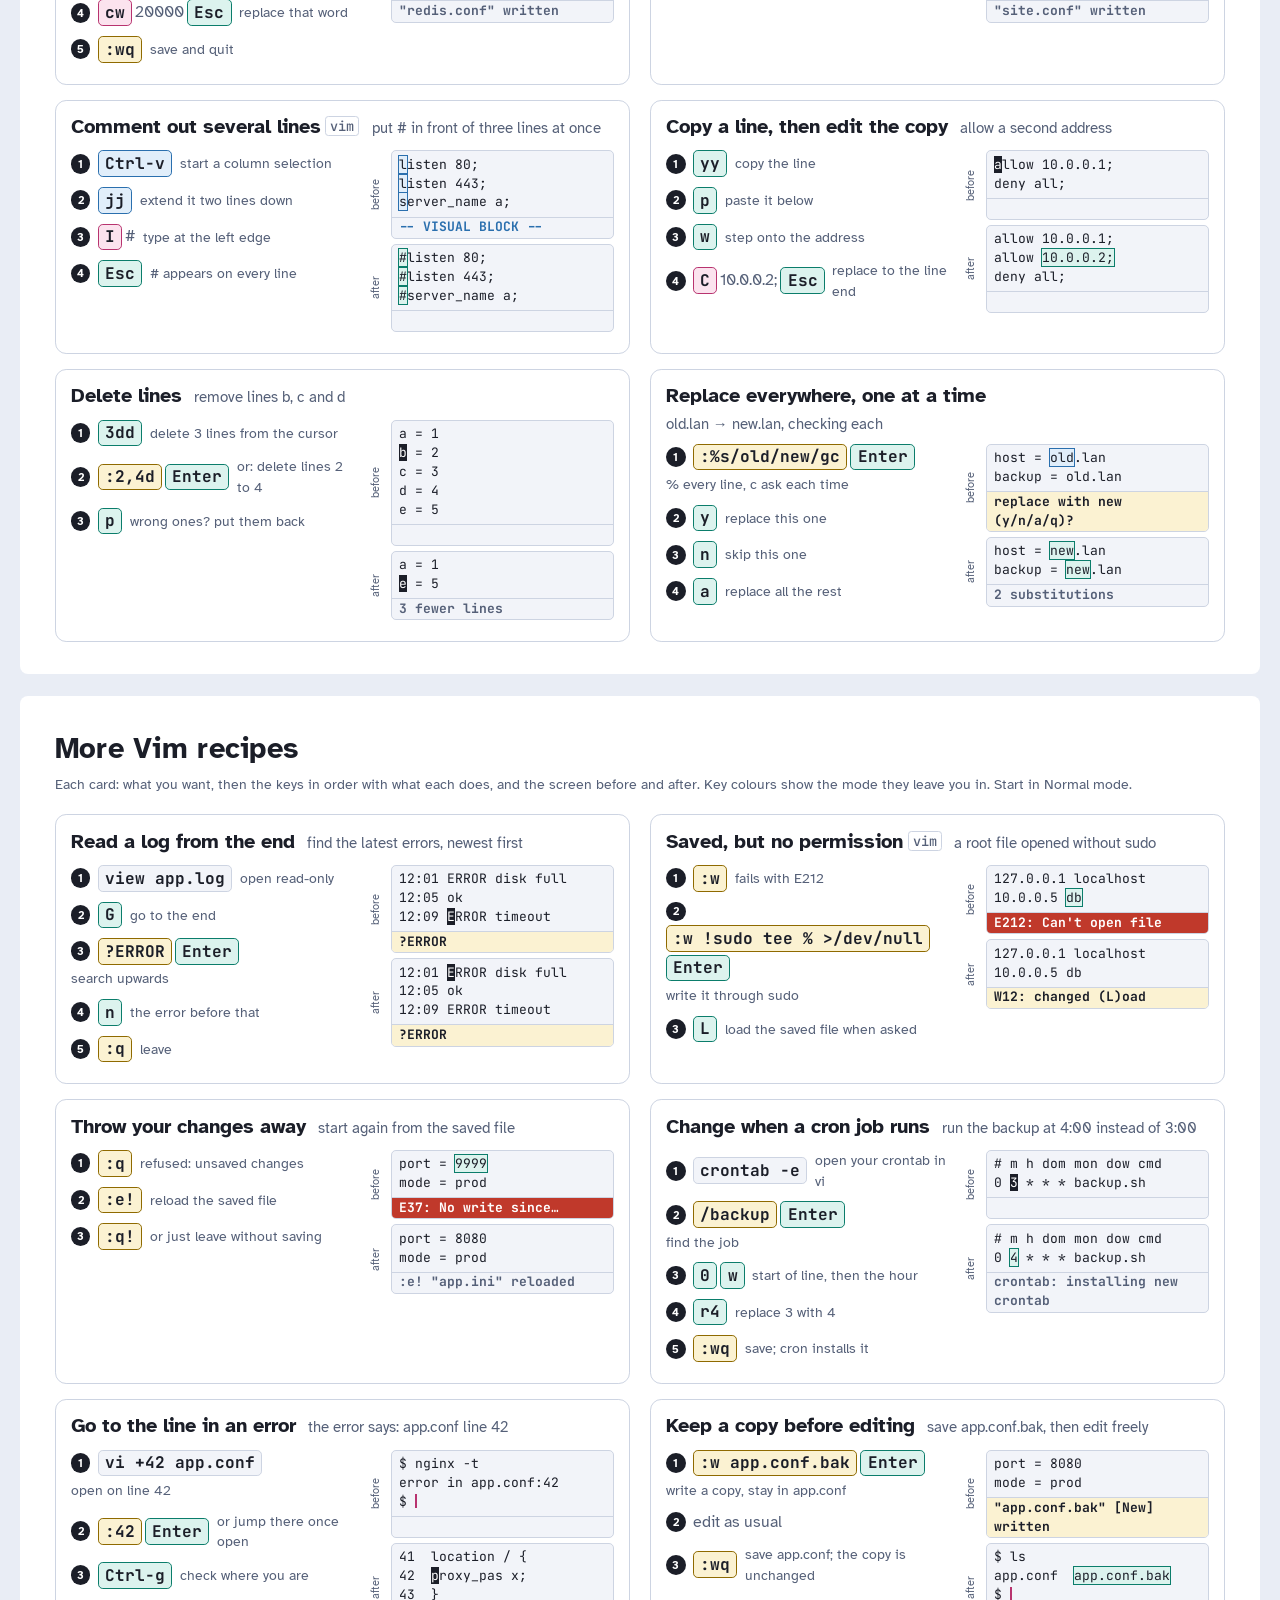
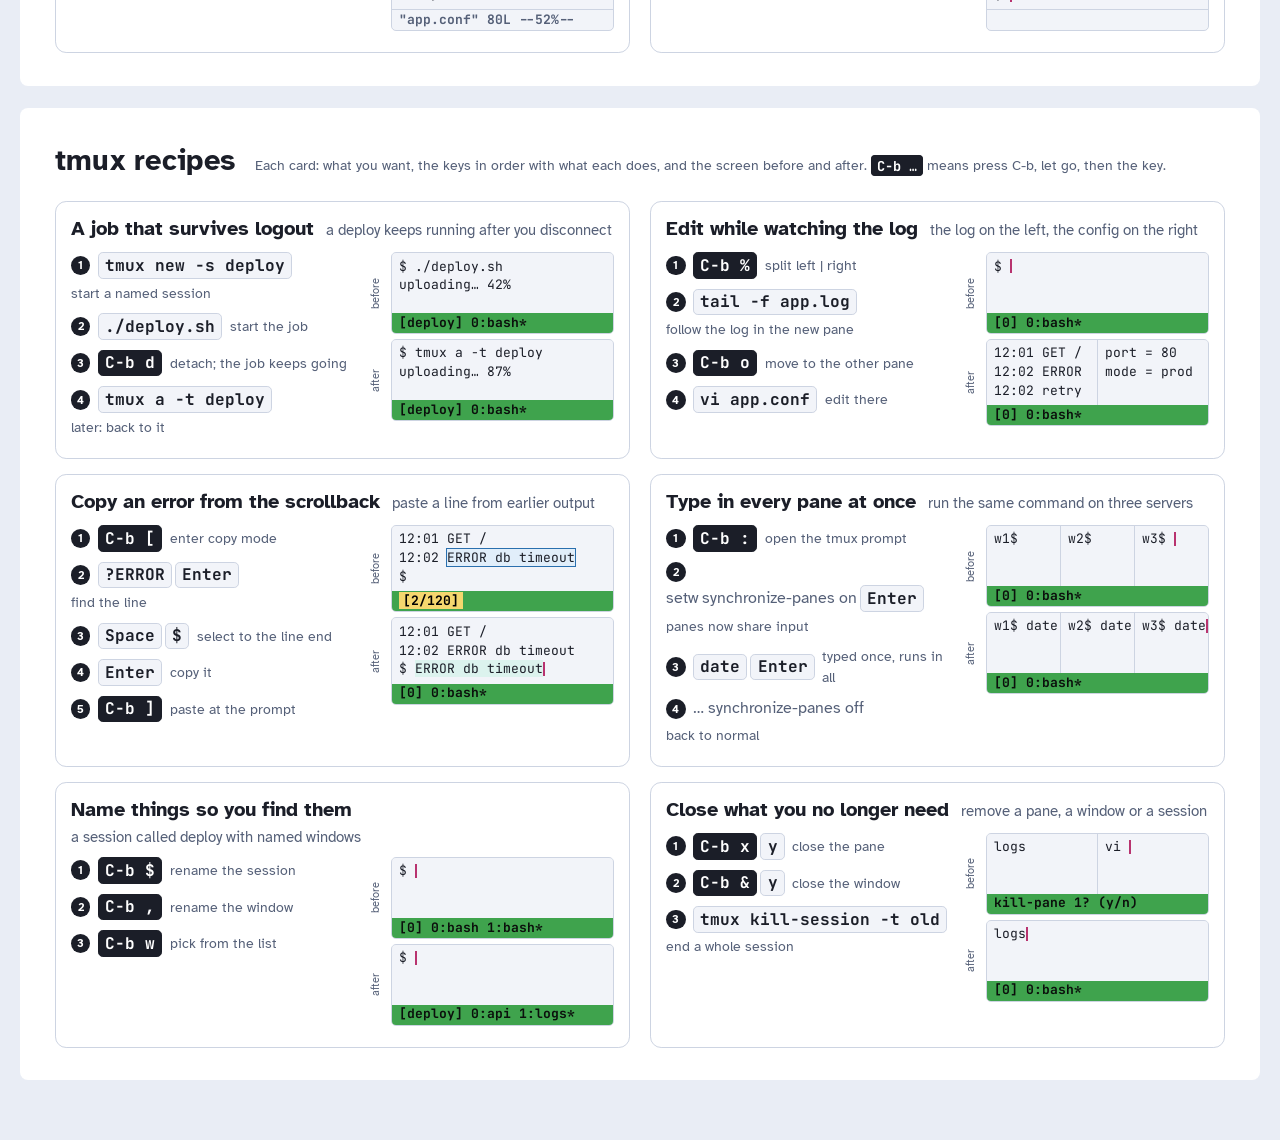
==== commit 9a6831c0: "fix(cheatsheet): let panels grow with their content and drop the print layout The sheet is read on s" ====
--- a/cheatsheet/index.html
+++ b/cheatsheet/index.html
@@ -5,9 +5,9 @@
 <meta name="viewport" content="width=device-width, initial-scale=1">
 <title>Vim and tmux map</title>
 <!--
-  Six A4 landscape pages that look the same on screen and on paper
-  (just cheatsheet-pdf): Vim modes, Vim moving and editing, tmux, two pages of Vim recipes, tmux recipes. Sizes are in
-  cqw (a share of the page width), so the screen shows the printed page scaled.
+  Six panels: Vim modes, Vim moving and editing, tmux, two of Vim recipes and
+  one of tmux recipes. Sizes are in cqw (a share of the panel width), so the
+  whole sheet scales with the window.
   Colour means mode in Vim (normal, insert, visual, command) and level in tmux
   (session, window, pane). Dashed boxes are Mac-only; everything else works on
   a bare server. "vim" marks keys that need Vim rather than a minimal vi.
@@ -15,8 +15,8 @@
 <link rel="preconnect" href="https://fonts.googleapis.com">
 <link rel="stylesheet" href="https://fonts.googleapis.com/css2?family=Atkinson+Hyperlegible:wght@400;700&family=JetBrains+Mono:wght@500;700&display=swap">
 <style>
-/* Layout: each page is an A4 landscape sheet; every size inside is in cqw
-   (a share of the sheet width), so the screen shows the printed page. */
+/* Layout: each panel scales with the window; every size inside is in cqw
+   (a share of the panel width). Panels grow to fit their content. */
 :root {
   --bg: #e9edf5; --paper: #ffffff; --ink: #1b1e28; --muted: #556078; --line: #cdd4e2; --soft: #f2f4f9;
   --normal: #0b7d6b; --normal-bg: #dcf3ee;
@@ -56,7 +56,7 @@
 .nav a { color: var(--muted); }
 .nav p { color: var(--muted); font-size: 13px; }
 
-/* one A4 sheet */
+/* one panel */
 .scroll { max-width: 1240px; margin: 0 auto 22px; overflow-x: auto; }
 .sheet { container-type: inline-size; min-width: 880px; }
 .page { aspect-ratio: 297 / 210; background: var(--paper); border-radius: 8px; padding: 2.6cqw 2.8cqw; display: grid; grid-template-rows: auto 1fr; gap: 1.6cqw; font-size: 1.12cqw; overflow: hidden; }
@@ -177,24 +177,6 @@
 .frame figcaption { font-size: 1.05cqw; display: flex; flex-wrap: wrap; align-items: baseline; gap: .3cqw .5cqw; }
 .frame figcaption b { display: inline-grid; place-items: center; width: 1.6cqw; height: 1.6cqw; border-radius: 50%; background: var(--ink); color: var(--paper); font-size: .9cqw; }
 
-/* paper */
-@page { size: A4 landscape; margin: 8mm; }
-@media print {
-  :root, :root[data-theme="dark"] {
-    --bg: #fff; --paper: #fff; --ink: #000; --muted: #4a5266; --line: #c3cada; --soft: #f1f3f8;
-    --normal: #0b7d6b; --normal-bg: #dcf3ee; --insert: #b8336f; --insert-bg: #fbe3ee;
-    --visual: #2a6fae; --visual-bg: #e1eefa; --command: #8f6a00; --command-bg: #fbf2d2;
-    --session: #6a4fa3; --window: #2a6fae; --pane: #0b7d6b; --del: #c0392b; --mac: #9a6500;
-    color-scheme: light;
-  }
-  * { -webkit-print-color-adjust: exact; print-color-adjust: exact; }
-  body { padding: 0; }
-  .nav { display: none; }
-  .scroll { max-width: none; margin: 0; overflow: visible; break-after: page; }
-  .scroll:last-of-type { break-after: auto; }
-  .sheet { width: 281mm; min-width: 0; }
-  .page { aspect-ratio: auto; height: 193mm; padding: 0; border-radius: 0; }
-}
 
 .vimgrid .area-d svg { width: auto; height: 21cqw; max-width: 100%; }
 .tmuxgrid .area-a svg, .tmuxgrid .area-b svg { width: auto; height: 24cqw; max-width: 100%; }
@@ -260,10 +242,22 @@
 .modesgrid .ess b { font-size: 1.7cqw; }
 .modesgrid .krows { gap: .7cqw; }
 
+/* screen only: panels grow with their content */
+.page { aspect-ratio: auto; overflow: visible; grid-template-rows: auto auto; }
+.g, .modesgrid, .movegrid, .tmuxgrid { align-content: start; grid-template-rows: none; }
+.recipes { grid-template-rows: none; }
+.krow { grid-template-columns: 7.5cqw 14cqw 1fr; }
+.scr .st { white-space: pre-wrap; text-overflow: clip; }
+.recipe { grid-template-rows: auto auto auto; }
+.movegrid .area-a svg { width: 100%; height: auto; }
+.movegrid .area-b svg { height: 24cqw; }
+.tmuxgrid .area-a svg, .tmuxgrid .area-b svg { width: 100%; height: auto; }
+ol.rsteps .sk { flex: 0 1 auto; min-width: 0; }
+
 </style>
 </head>
 <body>
-<nav class="nav"><h1>Vim and tmux map</h1><a href="#vim">Vim modes</a><a href="#vim-move">Vim moving</a><a href="#tmux">tmux</a><a href="#vim-recipes">Vim recipes</a><a href="#vim-recipes-2">more</a><a href="#tmux-recipes">tmux recipes</a><p>Each page is one A4 landscape sheet: <kbd>just cheatsheet-pdf</kbd>.</p></nav>
+<nav class="nav"><h1>Vim and tmux map</h1><a href="#vim">Vim modes</a><a href="#vim-move">Vim moving</a><a href="#tmux">tmux</a><a href="#vim-recipes">Vim recipes</a><a href="#vim-recipes-2">more</a><a href="#tmux-recipes">tmux recipes</a><p>Dashed boxes work only on this Mac; everything else works on any server.</p></nav>
 <div class="scroll"><div class="sheet">
 <section class="page" id="vim" aria-labelledby="vim-h">
   <header class="ph"><h2 id="vim-h">Vim: modes</h2><p>Colour shows the mode. Check you are in Normal mode (green) before you type a command.</p></header>
@@ -309,7 +303,7 @@
     <figure class="cell area-a"><h3>Moving along a line <small>dashed: where the cursor starts · green: where the key takes it</small></h3>
       <svg viewBox="0 0 540 200" role="img" aria-label="Motions on one line, starting with the cursor on the n of backend_server: 0 goes to the start of the line, ^ to the first character, b to the start of the word, e to the end of the word, w to the next word, $ to the end of the line.">
         <defs><marker id="ah2" viewBox="0 0 10 10" refX="8" refY="5" markerWidth="5" markerHeight="5" orient="auto"><path d="M0 0 L10 5 L0 10 z" fill="var(--normal)"/></marker></defs>
-        <text x="8" y="34" font-size="17" class="mono" fill="var(--normal)">0</text><text x="32" y="34" font-size="13.5" fill="var(--ink)">start of line</text><rect x="166" y="19" width="372.8" height="21" rx="4" fill="var(--soft)"/><rect x="362.0" y="20" width="9.6" height="19" fill="none" stroke="var(--muted)" stroke-width="1.2" stroke-dasharray="2 1.5"/><rect x="170.0" y="20" width="9.6" height="19" fill="var(--normal)" opacity=".45"/><text x="170" y="34" font-size="16" class="mono" fill="var(--ink)" xml:space="preserve" textLength="364.8" lengthAdjust="spacingAndGlyphs">    proxy_pass backend_server timeout;</text><path d="M366.8 18 Q270.8 7 174.8 18" fill="none" stroke="var(--normal)" stroke-width="1.6" marker-end="url(#ah2)"/><text x="8" y="65" font-size="17" class="mono" fill="var(--normal)">^</text><text x="32" y="65" font-size="13.5" fill="var(--ink)">first character</text><rect x="166" y="50" width="372.8" height="21" rx="4" fill="var(--soft)"/><rect x="362.0" y="51" width="9.6" height="19" fill="none" stroke="var(--muted)" stroke-width="1.2" stroke-dasharray="2 1.5"/><rect x="208.4" y="51" width="9.6" height="19" fill="var(--normal)" opacity=".45"/><text x="170" y="65" font-size="16" class="mono" fill="var(--ink)" xml:space="preserve" textLength="364.8" lengthAdjust="spacingAndGlyphs">    proxy_pass backend_server timeout;</text><path d="M366.8 49 Q290.0 38 213.2 49" fill="none" stroke="var(--normal)" stroke-width="1.6" marker-end="url(#ah2)"/><text x="8" y="96" font-size="17" class="mono" fill="var(--normal)">b</text><text x="32" y="96" font-size="13.5" fill="var(--ink)">start of word</text><rect x="166" y="81" width="372.8" height="21" rx="4" fill="var(--soft)"/><rect x="362.0" y="82" width="9.6" height="19" fill="none" stroke="var(--muted)" stroke-width="1.2" stroke-dasharray="2 1.5"/><rect x="314.0" y="82" width="9.6" height="19" fill="var(--normal)" opacity=".45"/><text x="170" y="96" font-size="16" class="mono" fill="var(--ink)" xml:space="preserve" textLength="364.8" lengthAdjust="spacingAndGlyphs">    proxy_pass backend_server timeout;</text><path d="M366.8 80 Q342.8 69 318.8 80" fill="none" stroke="var(--normal)" stroke-width="1.6" marker-end="url(#ah2)"/><text x="8" y="127" font-size="17" class="mono" fill="var(--normal)">e</text><text x="32" y="127" font-size="13.5" fill="var(--ink)">end of word</text><rect x="166" y="112" width="372.8" height="21" rx="4" fill="var(--soft)"/><rect x="362.0" y="113" width="9.6" height="19" fill="none" stroke="var(--muted)" stroke-width="1.2" stroke-dasharray="2 1.5"/><rect x="438.8" y="113" width="9.6" height="19" fill="var(--normal)" opacity=".45"/><text x="170" y="127" font-size="16" class="mono" fill="var(--ink)" xml:space="preserve" textLength="364.8" lengthAdjust="spacingAndGlyphs">    proxy_pass backend_server timeout;</text><path d="M366.8 111 Q405.20000000000005 100 443.6 111" fill="none" stroke="var(--normal)" stroke-width="1.6" marker-end="url(#ah2)"/><text x="8" y="158" font-size="17" class="mono" fill="var(--normal)">w</text><text x="32" y="158" font-size="13.5" fill="var(--ink)">next word</text><rect x="166" y="143" width="372.8" height="21" rx="4" fill="var(--soft)"/><rect x="362.0" y="144" width="9.6" height="19" fill="none" stroke="var(--muted)" stroke-width="1.2" stroke-dasharray="2 1.5"/><rect x="458.0" y="144" width="9.6" height="19" fill="var(--normal)" opacity=".45"/><text x="170" y="158" font-size="16" class="mono" fill="var(--ink)" xml:space="preserve" textLength="364.8" lengthAdjust="spacingAndGlyphs">    proxy_pass backend_server timeout;</text><path d="M366.8 142 Q414.8 131 462.8 142" fill="none" stroke="var(--normal)" stroke-width="1.6" marker-end="url(#ah2)"/><text x="8" y="189" font-size="17" class="mono" fill="var(--normal)">$</text><text x="32" y="189" font-size="13.5" fill="var(--ink)">end of line</text><rect x="166" y="174" width="372.8" height="21" rx="4" fill="var(--soft)"/><rect x="362.0" y="175" width="9.6" height="19" fill="none" stroke="var(--muted)" stroke-width="1.2" stroke-dasharray="2 1.5"/><rect x="525.2" y="175" width="9.6" height="19" fill="var(--normal)" opacity=".45"/><text x="170" y="189" font-size="16" class="mono" fill="var(--ink)" xml:space="preserve" textLength="364.8" lengthAdjust="spacingAndGlyphs">    proxy_pass backend_server timeout;</text><path d="M366.8 173 Q448.4 162 530.0 173" fill="none" stroke="var(--normal)" stroke-width="1.6" marker-end="url(#ah2)"/>
+        <text x="8" y="34" font-size="17" class="mono" fill="var(--normal)">0</text><text x="32" y="34" font-size="13.5" fill="var(--ink)">start of line</text><rect x="166" y="19" width="372.8" height="21" rx="4" fill="var(--soft)"/><rect x="362.0" y="20" width="9.6" height="19" fill="none" stroke="var(--muted)" stroke-width="1.2" stroke-dasharray="2 1.5"/><rect x="170.0" y="20" width="9.6" height="19" fill="var(--normal)" opacity=".45"/><text x="170" y="34" font-size="16" class="mono" fill="var(--ink)" xml:space="preserve" textLength="364.8" lengthAdjust="spacingAndGlyphs">    proxy_pass backend_server timeout;</text><circle cx="174.8" cy="29" r="1.4" fill="var(--muted)" opacity=".7"/><circle cx="184.4" cy="29" r="1.4" fill="var(--muted)" opacity=".7"/><circle cx="194.0" cy="29" r="1.4" fill="var(--muted)" opacity=".7"/><circle cx="203.6" cy="29" r="1.4" fill="var(--muted)" opacity=".7"/><path d="M366.8 18 Q270.8 7 174.8 18" fill="none" stroke="var(--normal)" stroke-width="1.6" marker-end="url(#ah2)"/><text x="8" y="65" font-size="17" class="mono" fill="var(--normal)">^</text><text x="32" y="65" font-size="13.5" fill="var(--ink)">first character</text><rect x="166" y="50" width="372.8" height="21" rx="4" fill="var(--soft)"/><rect x="362.0" y="51" width="9.6" height="19" fill="none" stroke="var(--muted)" stroke-width="1.2" stroke-dasharray="2 1.5"/><rect x="208.4" y="51" width="9.6" height="19" fill="var(--normal)" opacity=".45"/><text x="170" y="65" font-size="16" class="mono" fill="var(--ink)" xml:space="preserve" textLength="364.8" lengthAdjust="spacingAndGlyphs">    proxy_pass backend_server timeout;</text><circle cx="174.8" cy="60" r="1.4" fill="var(--muted)" opacity=".7"/><circle cx="184.4" cy="60" r="1.4" fill="var(--muted)" opacity=".7"/><circle cx="194.0" cy="60" r="1.4" fill="var(--muted)" opacity=".7"/><circle cx="203.6" cy="60" r="1.4" fill="var(--muted)" opacity=".7"/><path d="M366.8 49 Q290.0 38 213.2 49" fill="none" stroke="var(--normal)" stroke-width="1.6" marker-end="url(#ah2)"/><text x="8" y="96" font-size="17" class="mono" fill="var(--normal)">b</text><text x="32" y="96" font-size="13.5" fill="var(--ink)">start of word</text><rect x="166" y="81" width="372.8" height="21" rx="4" fill="var(--soft)"/><rect x="362.0" y="82" width="9.6" height="19" fill="none" stroke="var(--muted)" stroke-width="1.2" stroke-dasharray="2 1.5"/><rect x="314.0" y="82" width="9.6" height="19" fill="var(--normal)" opacity=".45"/><text x="170" y="96" font-size="16" class="mono" fill="var(--ink)" xml:space="preserve" textLength="364.8" lengthAdjust="spacingAndGlyphs">    proxy_pass backend_server timeout;</text><circle cx="174.8" cy="91" r="1.4" fill="var(--muted)" opacity=".7"/><circle cx="184.4" cy="91" r="1.4" fill="var(--muted)" opacity=".7"/><circle cx="194.0" cy="91" r="1.4" fill="var(--muted)" opacity=".7"/><circle cx="203.6" cy="91" r="1.4" fill="var(--muted)" opacity=".7"/><path d="M366.8 80 Q342.8 69 318.8 80" fill="none" stroke="var(--normal)" stroke-width="1.6" marker-end="url(#ah2)"/><text x="8" y="127" font-size="17" class="mono" fill="var(--normal)">e</text><text x="32" y="127" font-size="13.5" fill="var(--ink)">end of word</text><rect x="166" y="112" width="372.8" height="21" rx="4" fill="var(--soft)"/><rect x="362.0" y="113" width="9.6" height="19" fill="none" stroke="var(--muted)" stroke-width="1.2" stroke-dasharray="2 1.5"/><rect x="438.8" y="113" width="9.6" height="19" fill="var(--normal)" opacity=".45"/><text x="170" y="127" font-size="16" class="mono" fill="var(--ink)" xml:space="preserve" textLength="364.8" lengthAdjust="spacingAndGlyphs">    proxy_pass backend_server timeout;</text><circle cx="174.8" cy="122" r="1.4" fill="var(--muted)" opacity=".7"/><circle cx="184.4" cy="122" r="1.4" fill="var(--muted)" opacity=".7"/><circle cx="194.0" cy="122" r="1.4" fill="var(--muted)" opacity=".7"/><circle cx="203.6" cy="122" r="1.4" fill="var(--muted)" opacity=".7"/><path d="M366.8 111 Q405.20000000000005 100 443.6 111" fill="none" stroke="var(--normal)" stroke-width="1.6" marker-end="url(#ah2)"/><text x="8" y="158" font-size="17" class="mono" fill="var(--normal)">w</text><text x="32" y="158" font-size="13.5" fill="var(--ink)">next word</text><rect x="166" y="143" width="372.8" height="21" rx="4" fill="var(--soft)"/><rect x="362.0" y="144" width="9.6" height="19" fill="none" stroke="var(--muted)" stroke-width="1.2" stroke-dasharray="2 1.5"/><rect x="458.0" y="144" width="9.6" height="19" fill="var(--normal)" opacity=".45"/><text x="170" y="158" font-size="16" class="mono" fill="var(--ink)" xml:space="preserve" textLength="364.8" lengthAdjust="spacingAndGlyphs">    proxy_pass backend_server timeout;</text><circle cx="174.8" cy="153" r="1.4" fill="var(--muted)" opacity=".7"/><circle cx="184.4" cy="153" r="1.4" fill="var(--muted)" opacity=".7"/><circle cx="194.0" cy="153" r="1.4" fill="var(--muted)" opacity=".7"/><circle cx="203.6" cy="153" r="1.4" fill="var(--muted)" opacity=".7"/><path d="M366.8 142 Q414.8 131 462.8 142" fill="none" stroke="var(--normal)" stroke-width="1.6" marker-end="url(#ah2)"/><text x="8" y="189" font-size="17" class="mono" fill="var(--normal)">$</text><text x="32" y="189" font-size="13.5" fill="var(--ink)">end of line</text><rect x="166" y="174" width="372.8" height="21" rx="4" fill="var(--soft)"/><rect x="362.0" y="175" width="9.6" height="19" fill="none" stroke="var(--muted)" stroke-width="1.2" stroke-dasharray="2 1.5"/><rect x="525.2" y="175" width="9.6" height="19" fill="var(--normal)" opacity=".45"/><text x="170" y="189" font-size="16" class="mono" fill="var(--ink)" xml:space="preserve" textLength="364.8" lengthAdjust="spacingAndGlyphs">    proxy_pass backend_server timeout;</text><circle cx="174.8" cy="184" r="1.4" fill="var(--muted)" opacity=".7"/><circle cx="184.4" cy="184" r="1.4" fill="var(--muted)" opacity=".7"/><circle cx="194.0" cy="184" r="1.4" fill="var(--muted)" opacity=".7"/><circle cx="203.6" cy="184" r="1.4" fill="var(--muted)" opacity=".7"/><path d="M366.8 173 Q448.4 162 530.0 173" fill="none" stroke="var(--normal)" stroke-width="1.6" marker-end="url(#ah2)"/>
       </svg>
       <p class="cap"><b>h j k l</b> move one step left, down, up, right. <span class="k n">f</span><kbd>x</kbd> jumps to the next x on the line and <span class="k n">;</span> repeats it. A number repeats a motion: <span class="k n">3w</span> is three words on.</p>
     </figure>
@@ -392,12 +386,15 @@
         <rect x="164" y="279" width="66" height="18" rx="3" fill="var(--window)" opacity=".18"/>
         <rect x="164" y="279" width="66" height="18" rx="3" fill="none" stroke="var(--window)" stroke-width="2"/>
         <text x="197" y="292" text-anchor="middle" font-size="12" class="mono" fill="var(--ink)">1:logs*</text>
-        <g stroke="var(--muted)" stroke-width="1" fill="none">
-          <polyline points="219,90 236,90 236,62 440,62"/>
-          <polyline points="320,145 440,145 440,120"/>
-          <polyline points="414,180 440,180"/>
-          <polyline points="230,288 440,288 440,262"/>
+        <g stroke="var(--muted)" stroke-width="1.2" fill="none">
+          <polyline points="219,80 300,80 300,52 440,52"/>
+          <polyline points="330,145 360,110 440,110"/>
+          <polyline points="414,168 440,168"/>
+          <polyline points="230,288 430,288 430,252 440,252"/>
           <polyline points="61,300 61,318 440,318"/>
+        </g>
+        <g fill="var(--ink)">
+          <circle cx="219" cy="80" r="3.2"/><circle cx="330" cy="145" r="3.2"/><circle cx="414" cy="168" r="3.2"/><circle cx="230" cy="288" r="3.2"/><circle cx="61" cy="300" r="3.2"/>
         </g>
         <g font-size="15" fill="var(--ink)">
           <text x="448" y="57"><tspan class="mono" font-size="17">%</tspan>   split left | right</text>
@@ -534,7 +531,7 @@
 error in app.conf:42
 $ <span class="ci"></span></div><div class="st ">&nbsp;</div></div><span class="lbl">after</span><div class="scr "><div class="body">41  location / {
 42  <span class="cb">p</span>roxy_pas x;
-43  }</div><div class="st ">"app.conf" 80 lines --52%--</div></div></div></div></article><article class="recipe"><header><h4>Keep a copy before editing</h4><p class="goal">save app.conf.bak, then edit freely</p></header>
+43  }</div><div class="st ">"app.conf" 80L --52%--</div></div></div></div></article><article class="recipe"><header><h4>Keep a copy before editing</h4><p class="goal">save app.conf.bak, then edit freely</p></header>
       <div class="rbody"><ol class="rsteps"><li><span class="sk"><span class="k c">:w app.conf.bak</span><span class="k n">Enter</span></span><span class="sm">write a copy, stay in app.conf</span></li><li><span class="sk"><em>edit as usual</em></span><span class="sm"></span></li><li><span class="sk"><span class="k c">:wq</span></span><span class="sm">save app.conf; the copy is unchanged</span></li></ol>
         <div class="rshots"><span class="lbl">before</span><div class="scr "><div class="body">port = 8080
 mode = prod</div><div class="st cmd">"app.conf.bak" [New] written</div></div><span class="lbl">after</span><div class="scr "><div class="body">$ ls
@@ -563,8 +560,8 @@
 $ </div></div><div class="tbar"><span class="pos">[2/120]</span></div></div><span class="lbl">after</span><div class="scr tmx "><div class="panes"><div class="pane on">12:01 GET /
 12:02 ERROR db timeout
 $ <span class="paste">ERROR db timeout</span><span class="ci"></span></div></div><div class="tbar"><b>[0]</b> 0:bash*</div></div></div></div></article><article class="recipe"><header><h4>Type in every pane at once</h4><p class="goal">run the same command on three servers</p></header>
-      <div class="rbody"><ol class="rsteps"><li><span class="sk"><span class="k pre">C-b :</span></span><span class="sm">open the tmux prompt</span></li><li><span class="sk"><em>setw synchronize-panes on</em><span class="k">Enter</span></span><span class="sm">panes now share input</span></li><li><span class="sk"><span class="k">uptime</span><span class="k">Enter</span></span><span class="sm">typed once, runs in all</span></li><li><span class="sk"><em>… synchronize-panes off</em></span><span class="sm">back to normal</span></li></ol>
-        <div class="rshots"><span class="lbl">before</span><div class="scr tmx "><div class="panes" style="grid-template-columns: 1fr 1fr 1fr"><div class="pane">w1$ </div><div class="pane">w2$ </div><div class="pane on">w3$ <span class="ci"></span></div></div><div class="tbar"><b>[0]</b> 0:bash*</div></div><span class="lbl">after</span><div class="scr tmx "><div class="panes" style="grid-template-columns: 1fr 1fr 1fr"><div class="pane">w1$ uptime</div><div class="pane">w2$ uptime</div><div class="pane on">w3$ uptime<span class="ci"></span></div></div><div class="tbar"><b>[0]</b> 0:bash*</div></div></div></div></article><article class="recipe"><header><h4>Name things so you find them</h4><p class="goal">a session called deploy with named windows</p></header>
+      <div class="rbody"><ol class="rsteps"><li><span class="sk"><span class="k pre">C-b :</span></span><span class="sm">open the tmux prompt</span></li><li><span class="sk"><em>setw synchronize-panes on</em><span class="k">Enter</span></span><span class="sm">panes now share input</span></li><li><span class="sk"><span class="k">date</span><span class="k">Enter</span></span><span class="sm">typed once, runs in all</span></li><li><span class="sk"><em>… synchronize-panes off</em></span><span class="sm">back to normal</span></li></ol>
+        <div class="rshots"><span class="lbl">before</span><div class="scr tmx "><div class="panes" style="grid-template-columns: 1fr 1fr 1fr"><div class="pane">w1$ </div><div class="pane">w2$ </div><div class="pane on">w3$ <span class="ci"></span></div></div><div class="tbar"><b>[0]</b> 0:bash*</div></div><span class="lbl">after</span><div class="scr tmx "><div class="panes" style="grid-template-columns: 1fr 1fr 1fr"><div class="pane">w1$ date</div><div class="pane">w2$ date</div><div class="pane on">w3$ date<span class="ci"></span></div></div><div class="tbar"><b>[0]</b> 0:bash*</div></div></div></div></article><article class="recipe"><header><h4>Name things so you find them</h4><p class="goal">a session called deploy with named windows</p></header>
       <div class="rbody"><ol class="rsteps"><li><span class="sk"><span class="k pre">C-b $</span></span><span class="sm">rename the session</span></li><li><span class="sk"><span class="k pre">C-b ,</span></span><span class="sm">rename the window</span></li><li><span class="sk"><span class="k pre">C-b w</span></span><span class="sm">pick from the list</span></li></ol>
         <div class="rshots"><span class="lbl">before</span><div class="scr tmx "><div class="panes"><div class="pane on">$ <span class="ci"></span></div></div><div class="tbar"><b>[0]</b> 0:bash 1:bash*</div></div><span class="lbl">after</span><div class="scr tmx "><div class="panes"><div class="pane on">$ <span class="ci"></span></div></div><div class="tbar"><b>[deploy]</b> 0:api 1:logs*</div></div></div></div></article><article class="recipe"><header><h4>Close what you no longer need</h4><p class="goal">remove a pane, a window or a session</p></header>
       <div class="rbody"><ol class="rsteps"><li><span class="sk"><span class="k pre">C-b x</span><span class="k">y</span></span><span class="sm">close the pane</span></li><li><span class="sk"><span class="k pre">C-b &amp;</span><span class="k">y</span></span><span class="sm">close the window</span></li><li><span class="sk"><span class="k">tmux kill-session -t old</span></span><span class="sm">end a whole session</span></li></ol>
